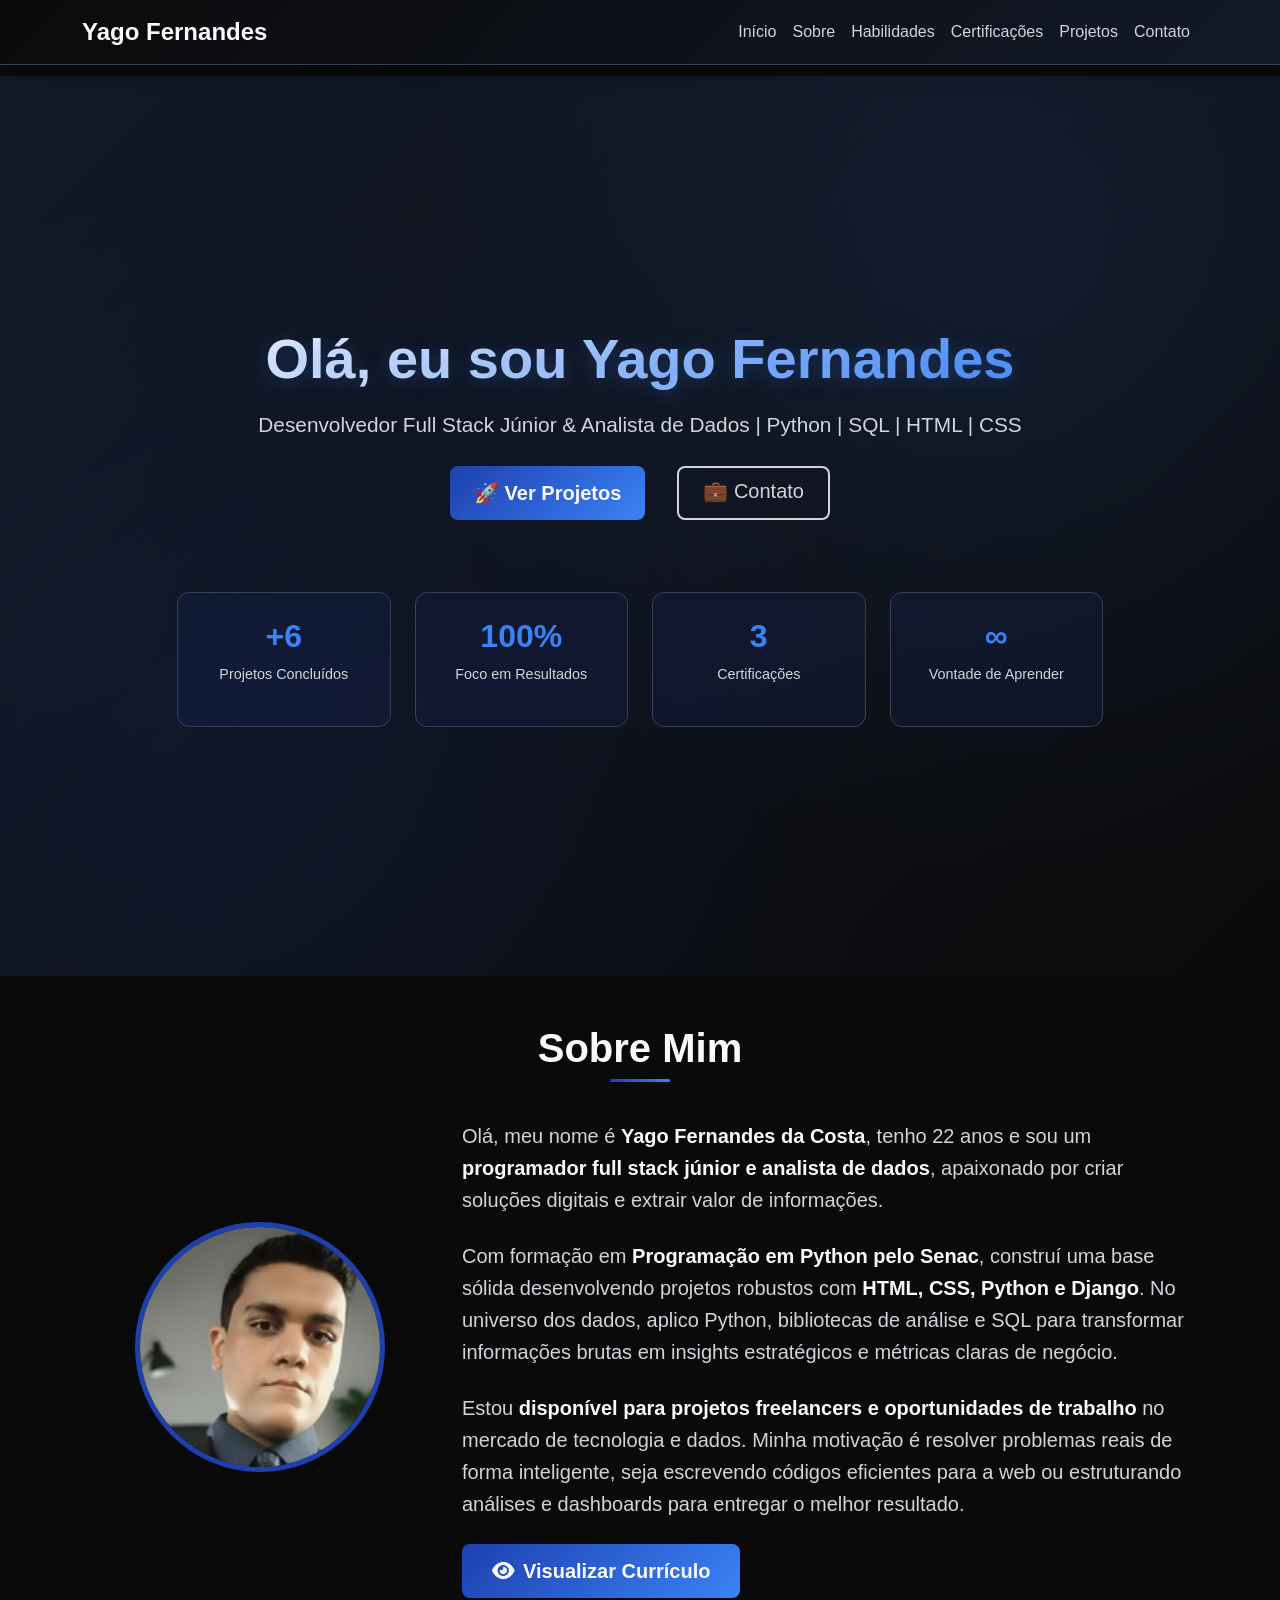
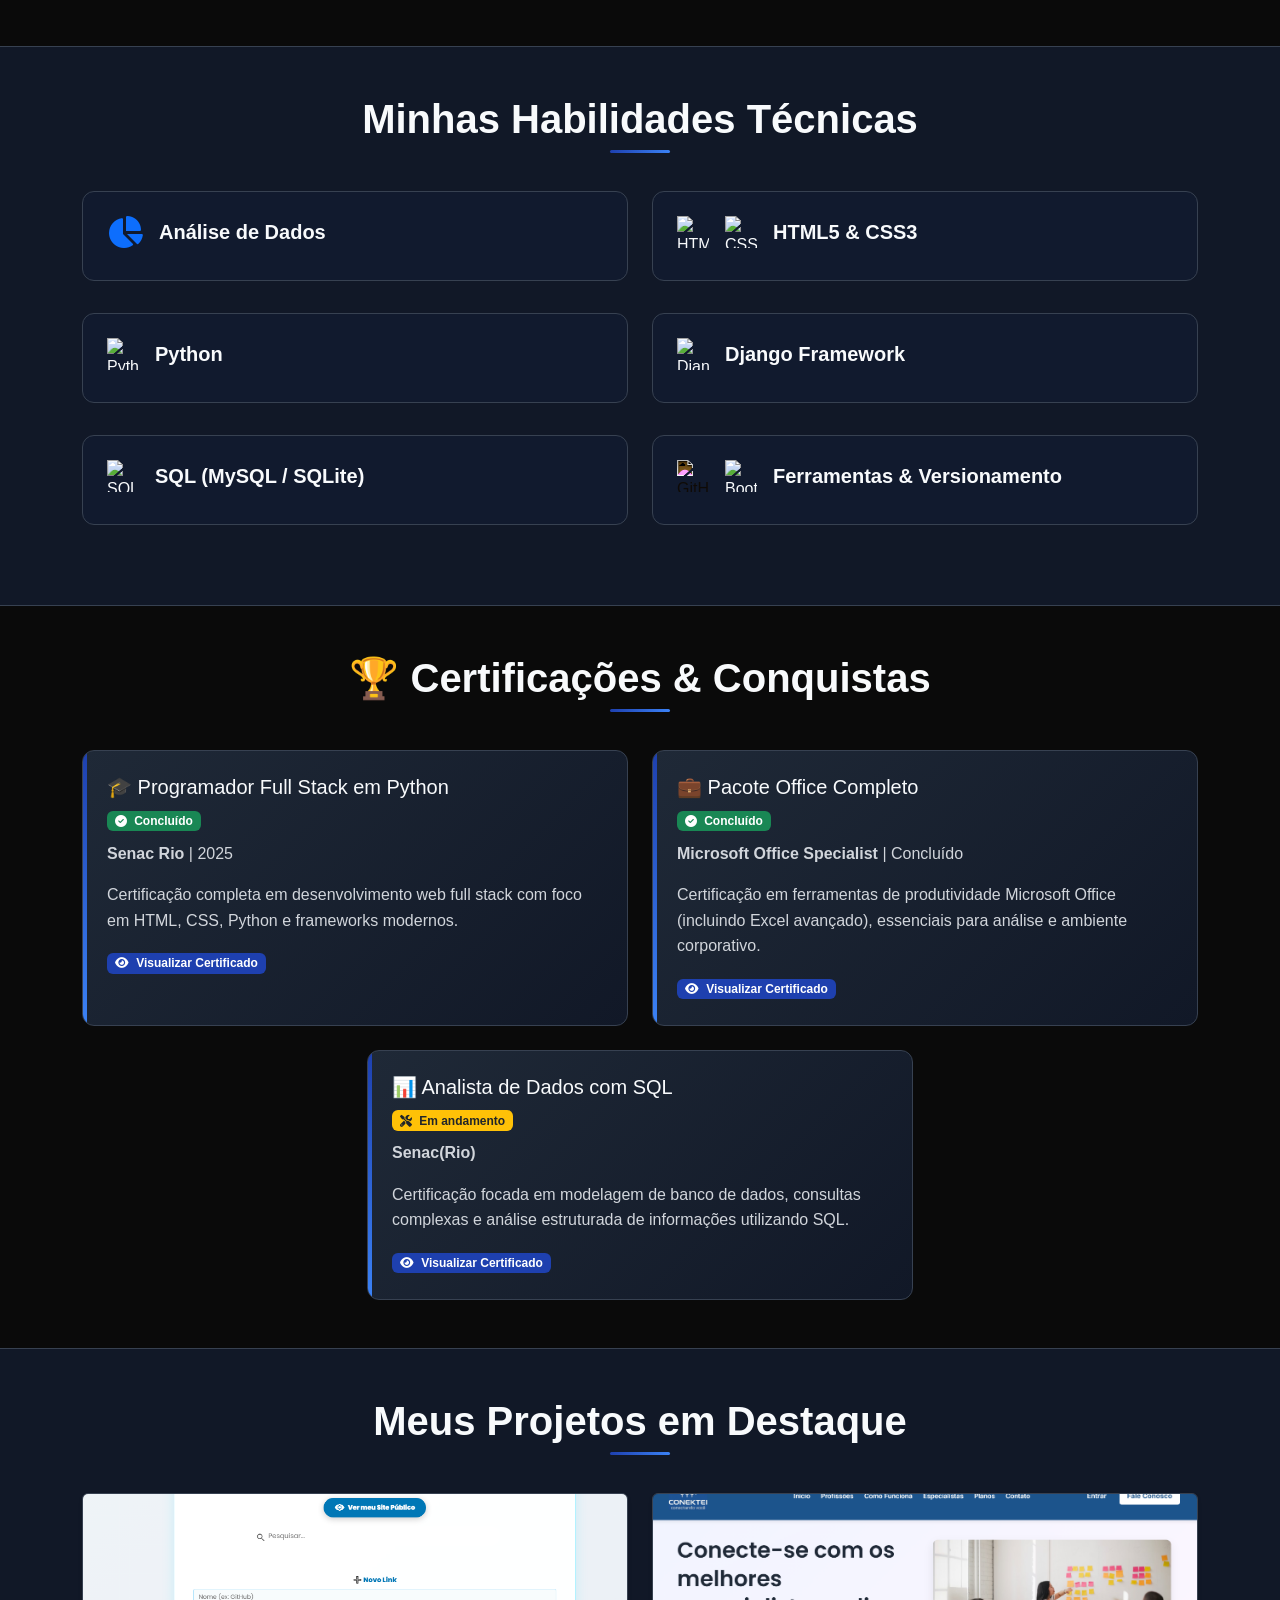
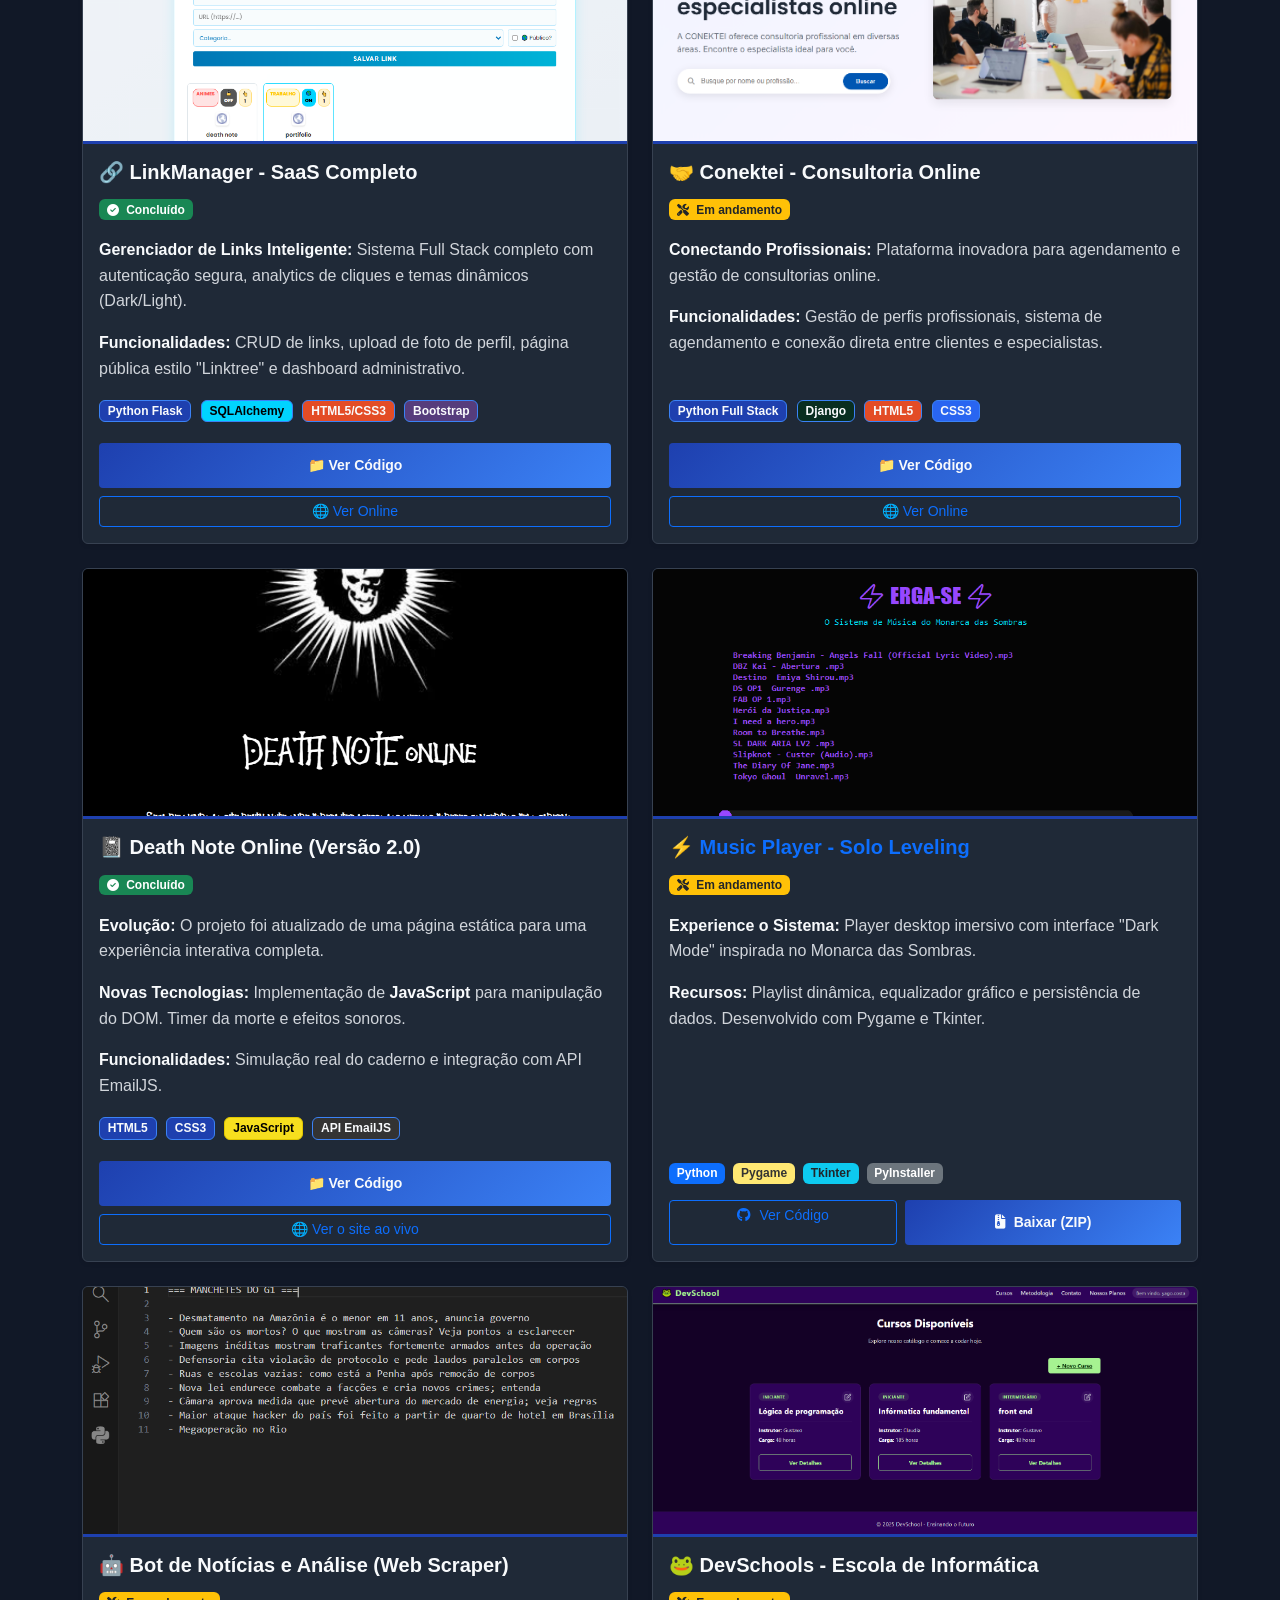
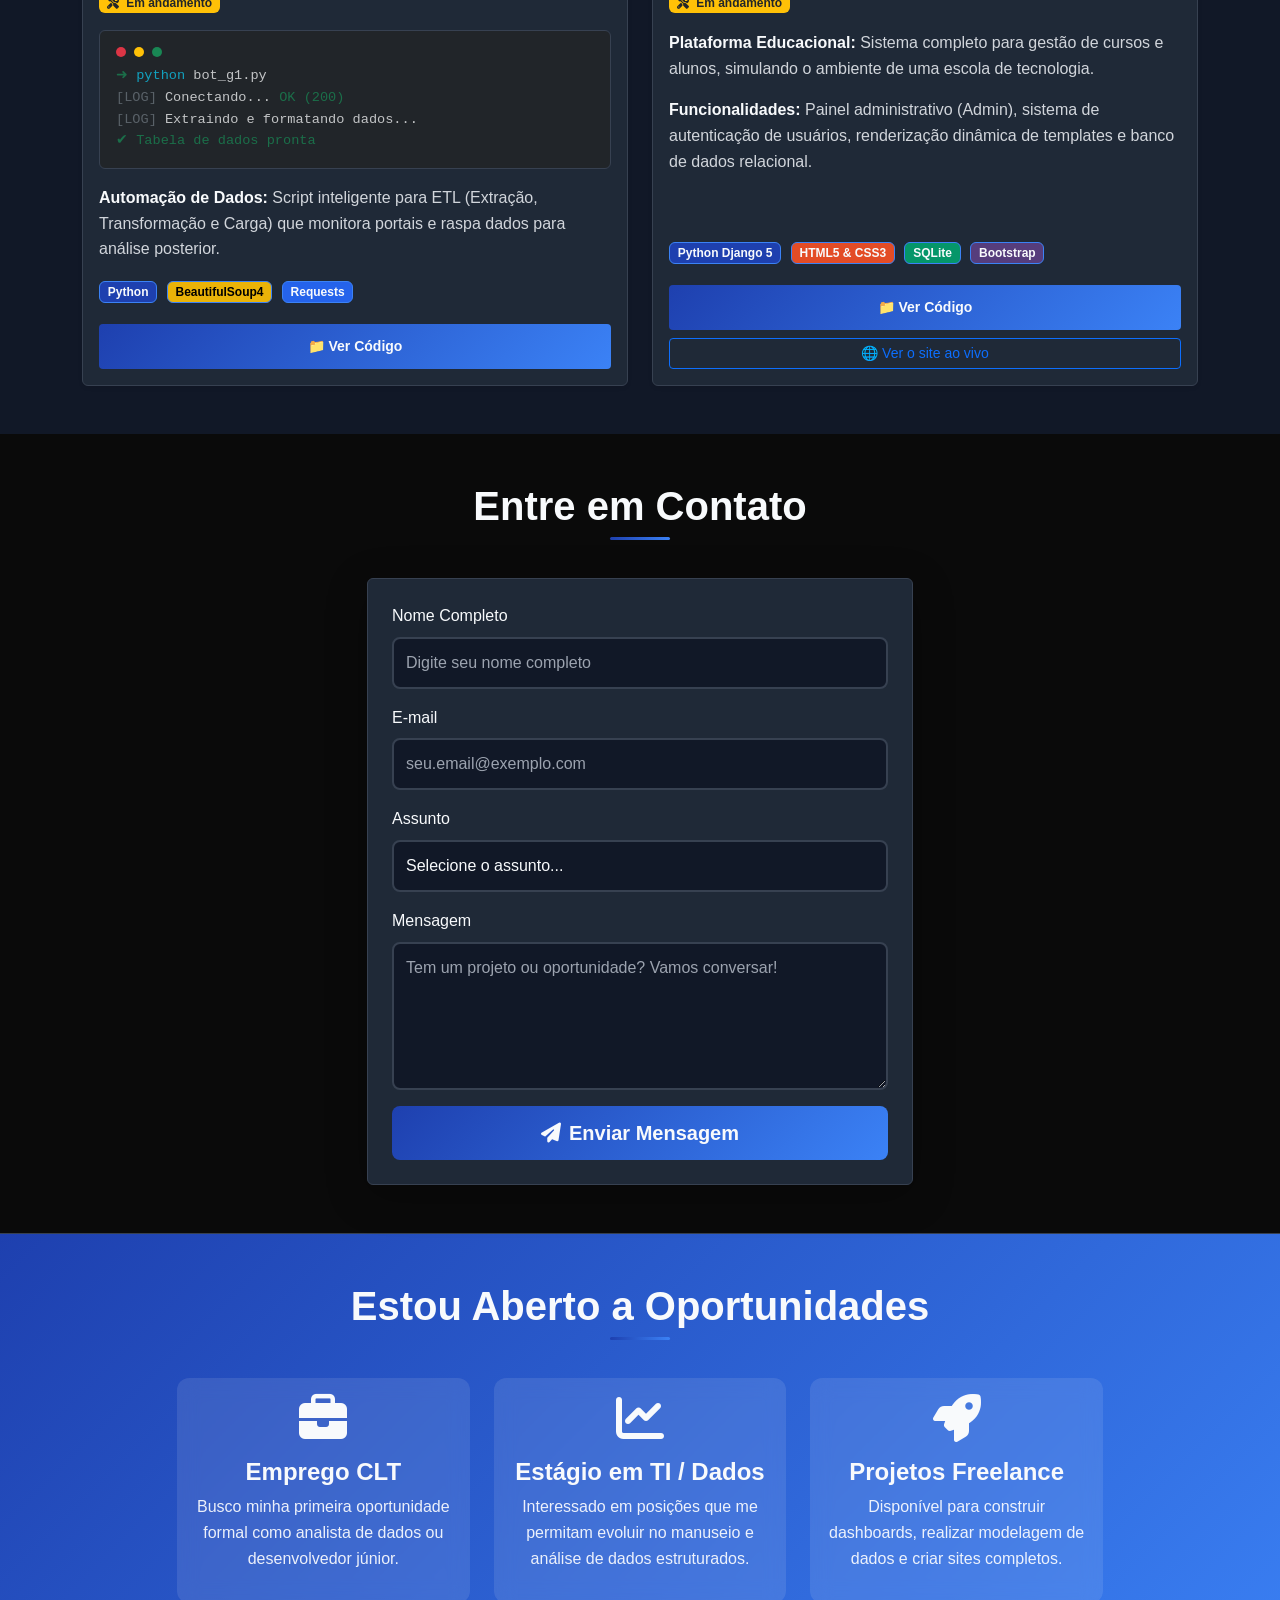
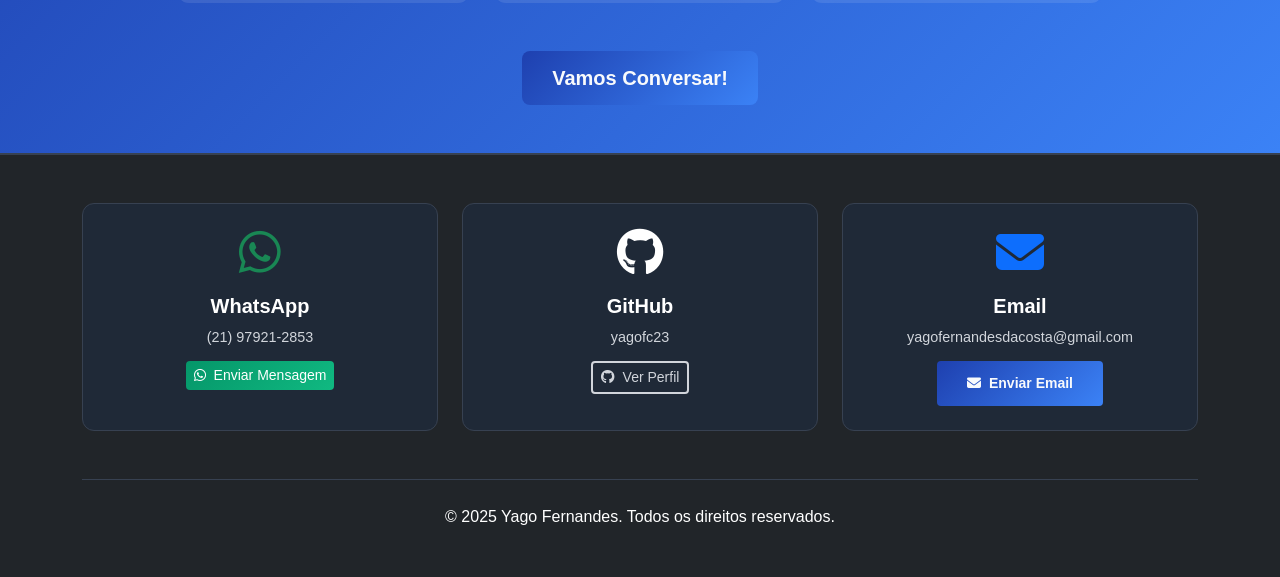
==== index.html @ 2514dbc8 "Update print statement from 'Hello' to 'Goodbye'" ====
<!DOCTYPE html>
<html lang="pt-br" xmlns:mso="urn:schemas-microsoft-com:office:office" xmlns:msdt="uuid:C2F41010-65B3-11d1-A29F-00AA00C14882">
<head>
    <meta charset="UTF-8">
    <meta name="viewport" content="width=device-width, initial-scale=1.0">
    
    <link class="portfolio-icon" rel="icon" href="data:image/svg+xml,<svg xmlns=%22http://www.w3.org/2000/svg%22 viewBox=%220 0 100 100%22><text y=%22.9em%22 font-size=%2290%22>👨‍💻</text></svg>">

    <title>Yago Fernandes | Desenvolvedor Full Stack & Analista de Dados</title>
    <meta name="description" content="Desenvolvedor Full Stack Júnior e Analista de Dados, especializado em Python, SQL, HTML e CSS. Soluções web, automação e transformação de dados em insights estratégicos.">
    <meta name="keywords" content="desenvolvedor full stack júnior, analista de dados, Python SQL, programador front-end, desenvolvedor web, Yago Fernandes, portfólio de dados, análise de dados">
    <meta name="author" content="Yago Fernandes">
    <meta name="robots" content="index, follow">
    <meta name="theme-color" content="#1e40af">
    
    <meta property="og:title" content="Yago Fernandes - Desenvolvedor Full Stack & Analista de Dados">
    <meta property="og:description" content="Portfólio de Desenvolvedor Full Stack e Analista de Dados especializado em Python, SQL, HTML e CSS">
    <meta property="og:type" content="website">
    <meta property="og:url" content="https://yagofc23.github.io">
    <meta property="og:image" content="https://yagofc23.github.io/image/fp%20vm.jpg">
    <meta property="og:image:width" content="1200">
    <meta property="og:image:height" content="630">
    
    <link href="https://cdn.jsdelivr.net/npm/bootstrap@5.3.0/dist/css/bootstrap.min.css" rel="stylesheet">
    <link rel="stylesheet" href="https://cdnjs.cloudflare.com/ajax/libs/font-awesome/6.4.0/css/all.min.css">
    <link rel="stylesheet" href="style.css">

</head>
<body>
    <nav class="navbar navbar-expand-lg navbar-dark fixed-top">
        <div class="container">
            <a class="navbar-brand fw-bold" href="#inicio">Yago Fernandes</a>
            <button class="navbar-toggler" type="button" data-bs-toggle="collapse" data-bs-target="#navbarNav" aria-controls="navbarNav" aria-expanded="false" aria-label="Toggle navigation">
                <span class="navbar-toggler-icon"></span>
            </button>
            <div class="collapse navbar-collapse" id="navbarNav">
                <ul class="navbar-nav ms-auto">
                    <li class="nav-item">
                        <a class="nav-link" href="#inicio">Início</a>
                    </li>
                    <li class="nav-item">
                        <a class="nav-link" href="#sobre">Sobre</a>
                    </li>
                    <li class="nav-item">
                        <a class="nav-link" href="#habilidades">Habilidades</a>
                    </li>
                    <li class="nav-item">
                        <a class="nav-link" href="#certificacoes">Certificações</a>
                    </li>
                    <li class="nav-item">
                        <a class="nav-link" href="#projetos">Projetos</a>
                    </li>
                    <li class="nav-item">
                        <a class="nav-link" href="#contato">Contato</a>
                    </li>
                </ul>
            </div>
        </div>
    </nav>

    <section id="inicio" class="hero-section">
        <div class="container text-center">
            <div class="row justify-content-center">
                <div class="col-lg-10 fade-in-up">
                    <h1 class="display-4 fw-bold mb-3">Olá, eu sou Yago Fernandes</h1>
                    <p class="lead mb-4">Desenvolvedor Full Stack Júnior & Analista de Dados | Python | SQL | HTML | CSS</p>
                    
                    <div class="d-grid gap-3 d-md-flex justify-content-center mt-4 mb-5">
                        <a href="#projetos" class="btn btn-primary btn-lg fw-bold px-4 me-md-3">🚀 Ver Projetos</a>
                        <a href="#contato" class="btn btn-outline-light btn-lg px-4">💼 Contato</a>
                    </div>
                    
                    <div class="row g-4 mt-4 justify-content-center">
                        <div class="col-6 col-md-3">
                            <div class="stat-item text-center">
                                <h4 class="stat-number">+6</h4>
                                <p class="stat-text">Projetos Concluídos</p>
                            </div>
                        </div>
                        <div class="col-6 col-md-3">
                            <div class="stat-item text-center">
                                <h4 class="stat-number">100%</h4>
                                <p class="stat-text">Foco em Resultados</p>
                            </div>
                        </div>
                        <div class="col-6 col-md-3">
                            <div class="stat-item text-center">
                                <h4 class="stat-number">3</h4>
                                <p class="stat-text">Certificações</p>
                            </div>
                        </div>
                        <div class="col-6 col-md-3">
                            <div class="stat-item text-center">
                                <h4 class="stat-number">∞</h4>
                                <p class="stat-text">Vontade de Aprender</p>
                            </div>
                        </div>
                    </div>
                </div>
            </div>
        </div>
    </section>

    <section id="sobre" class="py-5">
        <div class="container">
            <h2 class="section-title">Sobre Mim</h2>
            <div class="row align-items-center">
                <div class="col-md-4 text-center mb-4">
                    <img src="./image/fp%20vm.jpg" alt="Yago Fernandes - Desenvolvedor Full Stack e Analista de Dados" 
                         class="img-fluid rounded-circle shadow" loading="lazy">
                </div>
                <div class="col-md-8">
                    <p class="fs-5">Olá, meu nome é <strong>Yago Fernandes da Costa</strong>, tenho 22 anos e sou um <strong>programador full stack júnior e analista de dados</strong>, apaixonado por criar soluções digitais e extrair valor de informações.</p>
                    
                    <p class="fs-5">Com formação em <strong>Programação em Python pelo Senac</strong>, construí uma base sólida desenvolvendo projetos robustos com <strong>HTML, CSS, Python e Django</strong>. No universo dos dados, aplico Python, bibliotecas de análise e SQL para transformar informações brutas em insights estratégicos e métricas claras de negócio.</p>
                    
                    <p class="fs-5">Estou <strong>disponível para projetos freelancers e oportunidades de trabalho</strong> no mercado de tecnologia e dados. Minha motivação é resolver problemas reais de forma inteligente, seja escrevendo códigos eficientes para a web ou estruturando análises e dashboards para entregar o melhor resultado.</p>
                    
                    <div class="d-flex gap-2 mt-3">
                        <button type="button" class="btn btn-primary btn-lg d-none d-md-flex align-items-center" data-bs-toggle="modal" data-bs-target="#modalCurriculo">
                            <i class="fas fa-eye me-2"></i>Visualizar Currículo
                        </button>
                        <a href="./Currículo - Yago Fernandes.pdf" target="_blank" class="btn btn-primary btn-lg d-flex d-md-none align-items-center">
                            <i class="fas fa-external-link-alt me-2"></i>Abrir Currículo
                        </a>
                    </div>
                </div>
            </div>
        </div>
    </section>

    <section id="habilidades" class="py-5">
        <div class="container">
            <h2 class="section-title">Minhas Habilidades Técnicas</h2>
            <div class="row">
                <div class="col-md-6">
                    <div class="skill-item d-flex flex-column align-items-start">
                        <div class="skill-header d-flex align-items-center">
                            <i class="fas fa-chart-pie fa-2x text-primary me-3"></i>
                            <h5 class="mb-0">Análise de Dados</h5>
                        </div>
                        <p class="skill-desc mb-0 mt-2">Extração, limpeza e análise exploratória de dados. Geração de relatórios, dashboards e insights de negócios utilizando ferramentas como Excel Avançado, Power BI e bibliotecas Python (Pandas).</p>
                    </div>

                    <div class="skill-item d-flex flex-column align-items-start">
                        <div class="skill-header d-flex align-items-center">
                            <img src="https://cdn.jsdelivr.net/gh/devicons/devicon/icons/python/python-original.svg" alt="Python" class="skill-logo me-3">
                            <h5 class="mb-0">Python</h5>
                        </div>
                        <p class="skill-desc mb-0 mt-2">Desenvolvimento de lógica de programação estruturada e orientada a objetos, criação de scripts automatizados, manipulação de arquivos, web scraping e análise de dados.</p>
                    </div>
                    
                    <div class="skill-item d-flex flex-column align-items-start">
                        <div class="skill-header d-flex align-items-center">
                            <img src="https://cdn.jsdelivr.net/gh/devicons/devicon/icons/mysql/mysql-original.svg" alt="SQL" class="skill-logo me-3">
                            <h5 class="mb-0">SQL (MySQL / SQLite)</h5>
                        </div>
                        <p class="skill-desc mb-0 mt-2">Modelagem e estruturação de bancos de dados relacionais, criação de tabelas, relacionamentos, escrita de consultas analíticas e complexas, além de execução de operações CRUD.</p>
                    </div>
                </div>
                
                <div class="col-md-6">
                    <div class="skill-item d-flex flex-column align-items-start">
                        <div class="skill-header d-flex align-items-center">
                            <img src="https://cdn.jsdelivr.net/gh/devicons/devicon/icons/html5/html5-original.svg" alt="HTML5" class="skill-logo me-3">
                            <img src="https://cdn.jsdelivr.net/gh/devicons/devicon/icons/css3/css3-original.svg" alt="CSS3" class="skill-logo me-3">
                            <h5 class="mb-0">HTML5 & CSS3</h5>
                        </div>
                        <p class="skill-desc mb-0 mt-2">Estruturação semântica de páginas web e estilização moderna e responsiva avançada utilizando Flexbox, Grid e boas práticas de acessibilidade.</p>
                    </div>

                    <div class="skill-item d-flex flex-column align-items-start">
                        <div class="skill-header d-flex align-items-center">
                            <img src="https://cdn.jsdelivr.net/gh/devicons/devicon/icons/django/django-plain.svg" alt="Django" class="skill-logo me-3">
                            <h5 class="mb-0">Django Framework</h5>
                        </div>
                        <p class="skill-desc mb-0 mt-2">Construção de aplicações web dinâmicas e robustas com arquitetura MVT, manipulação do Django ORM, controle de rotas, autenticação segura e painel administrativo integrado.</p>
                    </div>
                    
                    <div class="skill-item d-flex flex-column align-items-start">
                        <div class="skill-header d-flex align-items-center">
                            <img src="https://cdn.jsdelivr.net/gh/devicons/devicon/icons/github/github-original.svg" alt="GitHub" class="skill-logo me-3" style="filter: invert(1) brightness(2);">
                            <img src="https://cdn.jsdelivr.net/gh/devicons/devicon/icons/bootstrap/bootstrap-original.svg" alt="Bootstrap" class="skill-logo me-3">
                            <h5 class="mb-0">Ferramentas & Versionamento</h5>
                        </div>
                        <p class="skill-desc mb-0 mt-2">Uso do Bootstrap para UI ágil, controle de versão avançado com Git/GitHub (branches, pull requests), e configuração profissional com VS Code e terminais.</p>
                    </div>
                </div>
            </div>
        </div>
    </section>

    <section id="certificacoes" class="py-5">
        <div class="container">
            <h2 class="section-title">🏆 Certificações & Conquistas</h2>
            <div class="row g-4">
                
                <div class="col-md-6">
                    <a href="#" data-bs-toggle="modal" data-bs-target="#modalCert1" class="certification-item p-4 h-100 d-block text-decoration-none">
                        <h5>🎓 Programador Full Stack em Python</h5>
                        <div class="mb-2 mt-2">
                            <span class="badge bg-success"><i class="fas fa-check-circle me-1"></i> Concluído</span>
                        </div>
                        <p><strong>Senac Rio</strong> | 2025</p>
                        <p>Certificação completa em desenvolvimento web full stack com foco em HTML, CSS, Python e frameworks modernos.</p>
                        <div class="mt-3">
                            <span class="badge" style="background: var(--primary-color);"><i class="fas fa-eye me-1"></i> Visualizar Certificado</span>
                        </div>
                    </a>
                </div>        
                
                <div class="col-md-6">
                    <a href="#" data-bs-toggle="modal" data-bs-target="#modalCert2" class="certification-item p-4 h-100 d-block text-decoration-none">
                        <h5>💼 Pacote Office Completo</h5>
                        <div class="mb-2 mt-2">
                            <span class="badge bg-success"><i class="fas fa-check-circle me-1"></i> Concluído</span>
                        </div>
                        <p><strong>Microsoft Office Specialist</strong> | Concluído</p>
                        <p>Certificação em ferramentas de produtividade Microsoft Office (incluindo Excel avançado), essenciais para análise e ambiente corporativo.</p>
                        <div class="mt-3">
                            <span class="badge" style="background: var(--primary-color);"><i class="fas fa-eye me-1"></i> Visualizar Certificado</span>
                        </div>
                    </a>
                </div>

                <div class="col-md-6 mx-auto">
                    <a href="#" data-bs-toggle="modal" data-bs-target="#modalCert3" class="certification-item p-4 h-100 d-block text-decoration-none">
                        <h5>📊 Analista de Dados com SQL</h5>
                        <div class="mb-2 mt-2">
                            <span class="badge bg-warning text-dark"><i class="fas fa-tools me-1"></i> Em andamento</span>
                        </div>
                        <p><strong>Senac(Rio)</strong></p>
                        <p>Certificação focada em modelagem de banco de dados, consultas complexas e análise estruturada de informações utilizando SQL.</p>
                        <div class="mt-3">
                            <span class="badge" style="background: var(--primary-color);"><i class="fas fa-eye me-1"></i> Visualizar Certificado</span>
                        </div>
                    </a>
                </div>

            </div>
        </div>
    </section>

    <div class="modal fade" id="modalCurriculo" tabindex="-1" aria-labelledby="modalCurriculoLabel" aria-hidden="true">
        <div class="modal-dialog modal-xl modal-dialog-centered">
            <div class="modal-content bg-dark text-white">
                <div class="modal-header border-secondary d-flex justify-content-between align-items-center">
                    <h5 class="modal-title" id="modalCurriculoLabel">Currículo - Yago Fernandes</h5>
                    <div>
                        <a href="./Currículo - Yago Fernandes.pdf" target="_blank" class="btn btn-sm btn-outline-light me-2">
                            <i class="fas fa-external-link-alt me-1"></i> Abrir em nova aba
                        </a>
                        <button type="button" class="btn-close btn-close-white" data-bs-dismiss="modal" aria-label="Fechar"></button>
                    </div>
                </div>
                <div class="modal-body p-0" style="height: 80vh;">
                    <iframe src="./Currículo - Yago Fernandes.pdf" width="100%" height="100%" style="border: none;"></iframe>
                </div>
            </div>
        </div>
    </div>

    <div class="modal fade" id="modalCert1" tabindex="-1" aria-labelledby="modalCert1Label" aria-hidden="true">
        <div class="modal-dialog modal-xl modal-dialog-centered">
            <div class="modal-content bg-dark text-white">
                <div class="modal-header border-secondary d-flex justify-content-between align-items-center">
                    <h5 class="modal-title" id="modalCert1Label">Programador Full Stack em Python</h5>
                    <div>
                        <a href="./certificado python Full stack .pdf" target="_blank" class="btn btn-sm btn-outline-light me-2">
                            <i class="fas fa-external-link-alt me-1"></i> Abrir
                        </a>
                        <button type="button" class="btn-close btn-close-white" data-bs-dismiss="modal" aria-label="Fechar"></button>
                    </div>
                </div>
                <div class="modal-body p-0" style="height: 80vh;">
                    <iframe src="./certificado python Full stack .pdf" width="100%" height="100%" style="border: none;"></iframe>
                </div>
            </div>
        </div>
    </div>

    <div class="modal fade" id="modalCert2" tabindex="-1" aria-labelledby="modalCert2Label" aria-hidden="true">
        <div class="modal-dialog modal-xl modal-dialog-centered">
            <div class="modal-content bg-dark text-white">
                <div class="modal-header border-secondary d-flex justify-content-between align-items-center">
                    <h5 class="modal-title" id="modalCert2Label">Pacote Office Completo</h5>
                    <div>
                        <a href="./certificado do pacote office .pdf" target="_blank" class="btn btn-sm btn-outline-light me-2">
                            <i class="fas fa-external-link-alt me-1"></i> Abrir
                        </a>
                        <button type="button" class="btn-close btn-close-white" data-bs-dismiss="modal" aria-label="Fechar"></button>
                    </div>
                </div>
                <div class="modal-body p-0" style="height: 80vh;">
                    <iframe src="./certificado do pacote office .pdf" width="100%" height="100%" style="border: none;"></iframe>
                </div>
            </div>
        </div>
    </div>

    <div class="modal fade" id="modalCert3" tabindex="-1" aria-labelledby="modalCert3Label" aria-hidden="true">
        <div class="modal-dialog modal-xl modal-dialog-centered">
            <div class="modal-content bg-dark text-white">
                <div class="modal-header border-secondary d-flex justify-content-between align-items-center">
                    <h5 class="modal-title" id="modalCert3Label">Analista de Dados com SQL</h5>
                    <div>
                        <a href="./certificado-analista-de-dados-sql.pdf" target="_blank" class="btn btn-sm btn-outline-light me-2">
                            <i class="fas fa-external-link-alt me-1"></i> Abrir
                        </a>
                        <button type="button" class="btn-close btn-close-white" data-bs-dismiss="modal" aria-label="Fechar"></button>
                    </div>
                </div>
                <div class="modal-body p-0" style="height: 80vh;">
                    <iframe src="./certificado-analista-de-dados-sql.pdf" width="100%" height="100%" style="border: none;"></iframe>
                </div>
            </div>
        </div>
    </div>

    <section id="projetos" class="py-5">
        <div class="container">
            <h2 class="section-title">Meus Projetos em Destaque</h2>
            <div class="row g-4">
                
                <div class="col-md-6">
                    <div class="card h-100 shadow-sm">
                        <img src="./image/linkmanager-thumb.png" alt="LinkManager Dashboard" class="card-img-top" loading="lazy" style="height: 250px; object-fit: cover;">
                        <div class="card-body d-flex flex-column">
                            <h5 class="card-title mb-1">🔗 LinkManager - SaaS Completo</h5>
                            <div class="mb-3 mt-2">
                                <span class="badge bg-success"><i class="fas fa-check-circle me-1"></i> Concluído</span>
                            </div>
                            <div class="card-text flex-grow-1">
                                <p><strong>Gerenciador de Links Inteligente:</strong> Sistema Full Stack completo com autenticação segura, analytics de cliques e temas dinâmicos (Dark/Light).</p>
                                <p><strong>Funcionalidades:</strong> CRUD de links, upload de foto de perfil, página pública estilo "Linktree" e dashboard administrativo.</p>
                            </div>
                            <div class="tech-tags mb-3">
                                <span class="badge" style="background: var(--primary-color);">Python Flask</span>
                                <span class="badge" style="background: #00d4ff; color: #000;">SQLAlchemy</span>
                                <span class="badge" style="background: #e34c26;">HTML5/CSS3</span>
                                <span class="badge" style="background: #563d7c;">Bootstrap</span>
                            </div>
                            <div class="mt-auto d-grid gap-2">
                                <a href="https://github.com/yagofc23/gerenciador-de-link" target="_blank" class="btn btn-primary btn-sm">📁 Ver Código</a>
                                <a href="https://linkmanager-yago.onrender.com" target="_blank" class="btn btn-outline-primary btn-sm">🌐 Ver Online</a>
                            </div>
                        </div>
                    </div>
                </div>

                <div class="col-md-6">
                    <div class="card h-100 shadow-sm">
                        <img src="./image/conektei-thumb.png" alt="Conektei Plataforma" class="card-img-top" loading="lazy" style="height: 250px; object-fit: cover;">
                        <div class="card-body d-flex flex-column">
                            <h5 class="card-title mb-1">🤝 Conektei - Consultoria Online</h5>
                            <div class="mb-3 mt-2">
                                <span class="badge bg-warning text-dark"><i class="fas fa-tools me-1"></i> Em andamento</span>
                            </div>
                            <div class="card-text flex-grow-1">
                                <p><strong>Conectando Profissionais:</strong> Plataforma inovadora para agendamento e gestão de consultorias online.</p>
                                <p><strong>Funcionalidades:</strong> Gestão de perfis profissionais, sistema de agendamento e conexão direta entre clientes e especialistas.</p>
                            </div>
                            <div class="tech-tags mb-3">
                                <span class="badge" style="background: var(--primary-color);">Python Full Stack</span>
                                <span class="badge" style="background: #092e20;">Django</span>
                                <span class="badge" style="background: #e34c26;">HTML5</span>
                                <span class="badge" style="background: #2965f1;">CSS3</span>
                            </div>
                            <div class="mt-auto d-grid gap-2">
                                <a href="https://github.com/felipevitorino294-png/conektei" target="_blank" class="btn btn-primary btn-sm">📁 Ver Código</a>
                                <a href="https://conektei-plataforma.onrender.com/" target="_blank" class="btn btn-outline-primary btn-sm">🌐 Ver Online</a>
                            </div>
                        </div>
                    </div>
                </div>
                
                <div class="col-md-6">
                    <div class="card h-100 shadow-sm"> 
                        <img src="./image/death%20note.png" alt="Death Note Online - Landing Page Interativa" 
                             class="card-img-top" loading="lazy" style="height: 250px; object-fit: cover;">
                        <div class="card-body d-flex flex-column">
                            <h5 class="card-title mb-1">📓 Death Note Online (Versão 2.0)</h5>
                            <div class="mb-3 mt-2">
                                <span class="badge bg-success"><i class="fas fa-check-circle me-1"></i> Concluído</span>
                            </div>
                            <div class="card-text flex-grow-1">
                                <p><strong>Evolução:</strong> O projeto foi atualizado de uma página estática para uma experiência interativa completa.</p>
                                <p><strong>Novas Tecnologias:</strong> Implementação de <strong>JavaScript</strong> para manipulação do DOM. Timer da morte e efeitos sonoros.</p>
                                <p><strong>Funcionalidades:</strong> Simulação real do caderno e integração com API EmailJS.</p>
                            </div>
                            <div class="tech-tags mb-3">
                                <span class="badge" style="background: var(--primary-color);">HTML5</span>
                                <span class="badge" style="background: var(--primary-color);">CSS3</span>
                                <span class="badge" style="background: #F7DF1E; color: #000; border: 1px solid #e0c600;">JavaScript</span>
                                <span class="badge" style="background: #333;">API EmailJS</span>
                            </div>
                            <div class="mt-auto d-grid gap-2">
                                <a href="https://github.com/yagofc23/Death-Note-online.git" target="_blank" class="btn btn-primary btn-sm">📁 Ver Código</a>
                                <a href="https://yagofc23.github.io/Death-Note-online/" target="_blank" class="btn btn-outline-primary btn-sm">🌐 Ver o site ao vivo</a>
                            </div>
                        </div>
                    </div>
                </div>
                
                <div class="col-md-6">
                    <div class="card h-100 shadow-sm">
                        <img src="./image/music_player.png" class="card-img-top" alt="Interface do Music Player Solo Leveling" 
                             style="height: 250px; object-fit: cover; object-position: top;">
                        
                        <div class="card-body d-flex flex-column">
                            <h5 class="card-title fw-bold text-primary mb-1">⚡ Music Player - Solo Leveling</h5>
                            <div class="mb-3 mt-2">
                                <span class="badge bg-warning text-dark"><i class="fas fa-tools me-1"></i> Em andamento</span>
                            </div>
                            
                            <div class="card-text flex-grow-1">
                                <p><strong>Experience o Sistema:</strong> Player desktop imersivo com interface "Dark Mode" inspirada no Monarca das Sombras.</p>
                                <p><strong>Recursos:</strong> Playlist dinâmica, equalizador gráfico e persistência de dados. Desenvolvido com Pygame e Tkinter.</p>
                            </div>
                            
                            <div class="tech-stack mb-3">
                                <div class="d-flex flex-wrap gap-2">
                                    <span class="badge bg-primary">Python</span>
                                    <span class="badge" style="background-color: #ffe873; color: #333;">Pygame</span>
                                    <span class="badge bg-info text-dark">Tkinter</span>
                                    <span class="badge bg-secondary">PyInstaller</span>
                                </div>
                            </div>

                            <div class="mt-auto d-grid gap-2 d-md-flex">
                                <a href="https://github.com/yagofc23/music-player" target="_blank" class="btn btn-outline-primary btn-sm flex-grow-1">
                                    <i class="fab fa-github me-2"></i>Ver Código
                                </a>
                                
                                <a href="Player_Solo_Leveling.zip" class="btn btn-primary btn-sm flex-grow-1" download>
                                    <i class="fas fa-file-archive me-2"></i>Baixar (ZIP)
                                </a>
                            </div>
                        </div>
                    </div>
                </div>

                <div class="col-md-6">
                    <div class="card h-100 shadow-sm">
                        <img src="image/projeto%202.png" alt="Web Scraper Python" 
                             class="card-img-top" loading="lazy" style="height: 250px; object-fit: cover;">
                        <div class="card-body d-flex flex-column">
                            <h5 class="card-title mb-1">🤖 Bot de Notícias e Análise (Web Scraper)</h5>
                            <div class="mb-3 mt-2">
                                <span class="badge bg-warning text-dark"><i class="fas fa-tools me-1"></i> Em andamento</span>
                            </div>
                            
                            <div class="bg-dark rounded p-3 mb-3 border border-secondary" style="font-family: 'Courier New', monospace; font-size: 0.85rem;">
                                <div class="d-flex gap-2 mb-2">
                                    <div class="rounded-circle bg-danger" style="width: 10px; height: 10px;"></div>
                                    <div class="rounded-circle bg-warning" style="width: 10px; height: 10px;"></div>
                                    <div class="rounded-circle bg-success" style="width: 10px; height: 10px;"></div>
                                </div>
                                <div class="text-light opacity-75">
                                    <span class="text-success">➜</span> <span class="text-info">python</span> bot_g1.py<br>
                                    <span class="text-secondary">[LOG]</span> Conectando... <span class="text-success">OK (200)</span><br>
                                    <span class="text-secondary">[LOG]</span> Extraindo e formatando dados...<br>
                                    <span class="text-success">✔ Tabela de dados pronta</span>
                                </div>
                            </div>

                            <div class="card-text flex-grow-1">
                                <p><strong>Automação de Dados:</strong> Script inteligente para ETL (Extração, Transformação e Carga) que monitora portais e raspa dados para análise posterior.</p>
                            </div>
                            
                            <div class="tech-tags mb-3">
                                <span class="badge" style="background: var(--primary-color);">Python</span>
                                <span class="badge" style="background: #eab308; color: #000;">BeautifulSoup4</span>
                                <span class="badge" style="background: #2563eb;">Requests</span>
                            </div>
                            
                            <div class="mt-auto d-grid gap-2">
                                <a href="https://github.com/yagofc23/automacao-python-g1" target="_blank" class="btn btn-primary btn-sm">📁 Ver Código</a>
                            </div>
                        </div>
                    </div>
                </div>

                <div class="col-md-6">
                    <div class="card h-100 shadow-sm">
                        <img src="image/devSchool.png" alt="DevSchools - Plataforma de Ensino" 
                             class="card-img-top" loading="lazy" style="height: 250px; object-fit: cover; object-position: top;">
                        <div class="card-body d-flex flex-column">
                            <h5 class="card-title mb-1">🐸 DevSchools - Escola de Informática</h5>
                            <div class="mb-3 mt-2">
                                <span class="badge bg-warning text-dark"><i class="fas fa-tools me-1"></i> Em andamento</span>
                            </div>
                            <div class="card-text flex-grow-1">
                                <p><strong>Plataforma Educacional:</strong> Sistema completo para gestão de cursos e alunos, simulando o ambiente de uma escola de tecnologia.</p>
                                <p><strong>Funcionalidades:</strong> Painel administrativo (Admin), sistema de autenticação de usuários, renderização dinâmica de templates e banco de dados relacional.</p>
                            </div>
                            <div class="tech-tags mb-3">
                                <span class="badge" style="background: var(--primary-color);">Python Django 5</span>
                                <span class="badge" style="background: #e34c26;">HTML5 & CSS3</span>
                                <span class="badge" style="background: #059669;">SQLite</span>
                                <span class="badge" style="background: #563d7c;">Bootstrap</span>
                            </div>
                            <div class="mt-auto d-grid gap-2">
                                <a href="https://github.com/yagofc23/devSchools" target="_blank" class="btn btn-primary btn-sm">📁 Ver Código</a>
                                <a href="https://yagofc2305.pythonanywhere.com/" target="_blank" class="btn btn-outline-primary btn-sm">🌐 Ver o site ao vivo</a>
                            </div>
                        </div>
                    </div>
                </div>

            </div>
        </div>
    </section>

    <section id="contato" class="py-5">
        <div class="container">
            <h2 class="section-title">Entre em Contato</h2>
            <div class="row justify-content-center">
                <div class="col-md-8 col-lg-6">
                    <form action="https://formspree.io/f/manlwnlq" method="POST" class="card p-4">
                        <div class="mb-3">
                            <label for="nome" class="form-label">Nome Completo</label>
                            <input type="text" class="form-control" id="nome" name="nome" required 
                                   placeholder="Digite seu nome completo">
                        </div>
                        <div class="mb-3">
                            <label for="email" class="form-label">E-mail</label>
                            <input type="email" class="form-control" id="email" name="email" required 
                                   placeholder="seu.email@exemplo.com">
                        </div>
                        <div class="mb-3">
                            <label for="assunto" class="form-label">Assunto</label>
                            <select class="form-select" id="assunto" name="assunto">
                                <option value="">Selecione o assunto...</option>
                                <option value="oportunidade_dados">Oportunidade (Dados)</option>
                                <option value="oportunidade_dev">Oportunidade (Dev Full Stack)</option>
                                <option value="freelance">Projeto Freelance</option>
                                <option value="colaboracao">Colaboração</option>
                                <option value="outro">Outro</option>
                            </select>
                        </div>
                        <div class="mb-3">
                            <label for="mensagem" class="form-label">Mensagem</label>
                            <textarea class="form-control" id="mensagem" name="mensagem" rows="5" required 
                                      placeholder="Tem um projeto ou oportunidade? Vamos conversar!"></textarea>
                        </div>
                        <button type="submit" class="btn btn-primary btn-lg w-100">
                            <i class="fas fa-paper-plane me-2"></i>Enviar Mensagem
                        </button>
                    </form>
                </div>
            </div>
        </div>
    </section>

    <section id="oportunidades" class="py-5">
        <div class="container">
            <h2 class="section-title text-center">Estou Aberto a Oportunidades</h2>
            <div class="row justify-content-center">
                <div class="col-md-10">
                    <div class="row text-center">
                        <div class="col-md-4 mb-4">
                            <div class="opportunity-item p-3">
                                <i class="fas fa-briefcase fa-3x mb-3"></i>
                                <h4>Emprego CLT</h4>
                                <p>Busco minha primeira oportunidade formal como analista de dados ou desenvolvedor júnior.</p>
                            </div>
                        </div>
                        <div class="col-md-4 mb-4">
                            <div class="opportunity-item p-3">
                                <i class="fas fa-chart-line fa-3x mb-3"></i>
                                <h4>Estágio em TI / Dados</h4>
                                <p>Interessado em posições que me permitam evoluir no manuseio e análise de dados estruturados.</p>
                            </div>
                        </div>
                        <div class="col-md-4 mb-4">
                            <div class="opportunity-item p-3">
                                <i class="fas fa-rocket fa-3x mb-3"></i>
                                <h4>Projetos Freelance</h4>
                                <p>Disponível para construir dashboards, realizar modelagem de dados e criar sites completos.</p>
                            </div>
                        </div>
                    </div>
                    <div class="text-center mt-4">
                        <a href="#contato" class="btn btn-primary btn-lg">Vamos Conversar!</a>
                    </div>
                </div>
            </div>
        </div>
    </section>

    <footer class="bg-dark text-white py-5">
        <div class="container">
            <div class="row">
                <div class="col-md-4 mb-4">
                    <div class="contact-column text-center">
                        <div class="contact-icon mb-3">
                            <i class="fab fa-whatsapp fa-3x text-success"></i>
                        </div>
                        <h5 class="fw-bold">WhatsApp</h5>
                        <div class="contact-info">
                            <p class="mb-1">(21) 97921-2853</p>
                            <a href="https://wa.me/5521979212853" target="_blank" class="btn btn-success btn-sm mt-2">
                                <i class="fab fa-whatsapp me-2"></i>Enviar Mensagem
                            </a>
                        </div>
                    </div>
                </div>
                
                <div class="col-md-4 mb-4">
                    <div class="contact-column text-center">
                        <div class="contact-icon mb-3">
                            <i class="fab fa-github fa-3x"></i>
                        </div>
                        <h5 class="fw-bold">GitHub</h5>
                        <div class="contact-info">
                            <p class="mb-1">yagofc23</p>
                            <a href="https://github.com/yagofc23" target="_blank" class="btn btn-outline-light btn-sm mt-2">
                                <i class="fab fa-github me-2"></i>Ver Perfil
                            </a>
                        </div>
                    </div>
                </div>
                
                <div class="col-md-4 mb-4">
                    <div class="contact-column text-center">
                        <div class="contact-icon mb-3">
                            <i class="fas fa-envelope fa-3x text-primary"></i>
                        </div>
                        <h5 class="fw-bold">Email</h5>
                        <div class="contact-info">
                            <p class="mb-1">yagofernandesdacosta@gmail.com</p>
                            <a href="mailto:yagofernandesdacosta@gmail.com" class="btn btn-primary btn-sm mt-2">
                                <i class="fas fa-envelope me-2"></i>Enviar Email
                            </a>
                        </div>
                    </div>
                </div>
            </div>
            
            <div class="text-center mt-4 pt-4 border-top border-secondary">
                <p class="mb-0">&copy; 2025 Yago Fernandes. Todos os direitos reservados.</p>
            </div>
        </div>
    </footer>

    <script src="https://cdn.jsdelivr.net/npm/bootstrap@5.3.0/dist/js/bootstrap.bundle.min.js"></script>
    <script>
        document.querySelectorAll('a[href^="#"]').forEach(anchor => {
            anchor.addEventListener('click', function (e) {
                e.preventDefault();
                const target = document.querySelector(this.getAttribute('href'));
                if (target) {
                    target.scrollIntoView({
                        behavior: 'smooth',
                        block: 'start'
                    });
                }
            });
        });

        window.addEventListener('scroll', function() {
            const sections = document.querySelectorAll('section');
            const navLinks = document.querySelectorAll('.navbar-nav .nav-link');
        });
    </script>
</body>
</html>
---- style.css ----
:root {
    --background-darker: #0a0a0a;
    --background-dark: #111827;
    --background-medium: #1f2937;
    --background-light: #374151;
    --text-white: #f8fafc;
    --text-gray: #d1d5db;
    --text-muted: #9ca3af;
    --primary-color: #1e40af;
    --primary-hover: #1e3a8a;
    --accent-color: #3b82f6;
    --space-xl: 3rem;
    --space-lg: 2rem;
    --space-md: 1.5rem;
    --space-sm: 1rem;
    --border-width: 1px;
    --border-radius-lg: 12px;
}

/* Reset e configurações gerais */
* {
    margin: 0;
    padding: 0;
    box-sizing: border-box;
}

body {
    font-family: 'Segoe UI', Tahoma, Geneva, Verdana, sans-serif;
    line-height: 1.6;
    background-color: var(--background-darker);
    color: var(--text-white);
    padding-top: 76px;
}

/* Navbar */
.navbar {
    background: linear-gradient(135deg, var(--background-darker), var(--background-dark)) !important;
    box-shadow: 0 4px 20px rgba(0,0,0,0.3);
    border-bottom: 1px solid var(--background-light);
}

.navbar-brand {
    font-size: 1.5rem !important;
    color: var(--text-white) !important;
}

.nav-link {
    font-weight: 500;
    color: var(--text-gray) !important;
    transition: all 0.3s ease;
}

.nav-link:hover,
.nav-link.active {
    color: var(--accent-color) !important;
    transform: translateY(-1px);
}

/* Hero Section */
.hero-section {
    background: linear-gradient(135deg, var(--background-dark), var(--background-darker));
    color: var(--text-white);
    padding: 120px 0;
    min-height: 100vh;
    display: flex;
    align-items: center;
    position: relative;
    overflow: hidden;
}

.hero-section::before {
    content: '';
    position: absolute;
    top: 0;
    left: 0;
    right: 0;
    bottom: 0;
    background: 
        radial-gradient(circle at 20% 80%, rgba(30, 64, 175, 0.1) 0%, transparent 50%),
        radial-gradient(circle at 80% 20%, rgba(59, 130, 246, 0.1) 0%, transparent 50%);
    z-index: 1;
}

.hero-section .container {
    position: relative;
    z-index: 2;
}

.hero-section .display-4 {
    font-weight: 700;
    margin-bottom: 1rem;
    background: linear-gradient(135deg, var(--text-white), var(--accent-color));
    -webkit-background-clip: text;
    -webkit-text-fill-color: transparent;
    text-shadow: 0 4px 20px rgba(59, 130, 246, 0.3);
}

.hero-section .lead {
    font-size: 1.3rem;
    color: var(--text-gray);
    margin-bottom: 2rem;
}

.stat-item {
    padding: 1.5rem;
    background: rgba(30, 64, 175, 0.1);
    border-radius: var(--border-radius-lg);
    border: 1px solid var(--background-light);
    transition: all 0.3s ease;
}

.stat-item:hover {
    transform: translateY(-5px);
    border-color: var(--accent-color);
    box-shadow: 0 10px 30px rgba(0,0,0,0.3);
}

.stat-number {
    font-size: 2rem;
    font-weight: bold;
    color: var(--accent-color);
    margin-bottom: 0.5rem;
}

.stat-text {
    font-size: 0.9rem;
    color: var(--text-gray);
}

/* Seções gerais */
section {
    padding: 80px 0;
    background-color: var(--background-dark);
}

.section-title {
    font-size: 2.5rem;
    font-weight: 700;
    text-align: center;
    margin-bottom: 3rem;
    color: var(--text-white);
    position: relative;
}

.section-title::after {
    content: '';
    position: absolute;
    bottom: -10px;
    left: 50%;
    transform: translateX(-50%);
    width: 60px;
    height: 3px;
    background: linear-gradient(90deg, var(--primary-color), var(--accent-color));
    border-radius: 2px;
}

/* Sobre */
#sobre {
    background: var(--background-darker);
}

#sobre img {
    width: 250px;
    height: 250px;
    object-fit: cover;
    border: 5px solid var(--primary-color);
    box-shadow: 0 10px 30px rgba(0,0,0,0.3);
}

#sobre .fs-5 {
    color: var(--text-gray);
    margin-bottom: 1.5rem;
}

#sobre strong {
    color: var(--text-white);
}

/* Habilidades */
#habilidades {
    background: var(--background-dark);
    border-top: 1px solid var(--background-light);
    border-bottom: 1px solid var(--background-light);
}

.skill-item {
    margin-bottom: 2rem;
    padding: 1.5rem;
    background: rgba(30, 64, 175, 0.05);
    border-radius: var(--border-radius-lg);
    border: 1px solid var(--background-light);
    transition: all 0.3s ease;
}

.skill-item:hover {
    transform: translateY(-3px);
    border-color: var(--accent-color);
    box-shadow: 0 8px 25px rgba(0,0,0,0.2);
    background: rgba(30, 64, 175, 0.1);
}

.skill-logo {
    width: 32px;
    height: 32px;
    /* filter: brightness(0) invert(1); <- Removido para manter as cores originais */
    transition: transform 0.3s ease;
}

.skill-item:hover .skill-logo {
    transform: scale(1.1);
}

.skill-header h5 {
    font-weight: 600;
    color: var(--text-white);
}

/* Descrição oculta que expande suavemente no hover */
.skill-desc {
    font-size: 0.9rem;
    color: var(--text-gray);
    max-height: 0;
    opacity: 0;
    overflow: hidden;
    transition: max-height 0.4s ease, opacity 0.4s ease, margin-top 0.4s ease;
}

.skill-item:hover .skill-desc {
    max-height: 120px;
    opacity: 1;
    margin-top: 0.75rem;
}

/* Certificações */
#certificacoes {
    background: var(--background-darker);
}

.certification-item {
    background: linear-gradient(135deg, var(--background-medium), var(--background-dark));
    border-radius: var(--border-radius-lg);
    border: 1px solid var(--background-light);
    transition: all 0.3s ease;
    position: relative;
    overflow: hidden;
}

.certification-item::before {
    content: '';
    position: absolute;
    top: 0;
    left: 0;
    width: 4px;
    height: 100%;
    background: linear-gradient(180deg, var(--primary-color), var(--accent-color));
}

.certification-item:hover {
    transform: translateY(-5px);
    box-shadow: 0 15px 35px rgba(0,0,0,0.3);
    border-color: var(--accent-color);
}

.certification-item h5 {
    color: var(--text-white);
}

.certification-item p {
    color: var(--text-gray);
}

/* Projetos */
#projetos {
    background: var(--background-dark);
    border-top: 1px solid var(--background-light);
}

.card {
    border: 1px solid var(--background-light);
    background: var(--background-medium);
    box-shadow: 0 5px 20px rgba(0,0,0,0.2);
    transition: all 0.3s ease;
    height: 100%;
}

.card:hover {
    transform: translateY(-10px);
    box-shadow: 0 20px 40px rgba(0,0,0,0.4);
    border-color: var(--accent-color);
}

.card-img-top {
    border-bottom: 3px solid var(--primary-color);
}

.card-title {
    color: var(--text-white);
    font-weight: 600;
}

.card-text {
    color: var(--text-gray);
}

.card-text strong {
    color: var(--text-white);
}

.tech-tags .badge {
    margin-right: 5px;
    margin-bottom: 5px;
    background: var(--primary-color);
    color: var(--text-white);
    border: 1px solid var(--accent-color);
}

/* Formulário de Contato */
#contato {
    background: var(--background-darker);
}

#contato .card {
    background: var(--background-medium);
    border: 1px solid var(--background-light);
    box-shadow: 0 10px 40px rgba(0,0,0,0.3);
}

.form-label {
    color: var(--text-white);
    font-weight: 500;
}

.form-control,
.form-select {
    background: var(--background-dark);
    border: 2px solid var(--background-light);
    color: var(--text-white);
    padding: 12px;
    border-radius: 8px;
    transition: all 0.3s ease;
}

.form-control:focus,
.form-select:focus {
    background: var(--background-dark);
    border-color: var(--accent-color);
    color: var(--text-white);
    box-shadow: 0 0 0 0.2rem rgba(59, 130, 246, 0.25);
}

.form-control::placeholder {
    color: var(--text-muted);
}

/* Oportunidades */
#oportunidades {
    background: linear-gradient(135deg, var(--primary-color), var(--accent-color));
    border-top: 1px solid var(--background-light);
    border-bottom: 1px solid var(--background-light);
}

.opportunity-item {
    transition: all 0.3s ease;
    padding: 2rem 1rem;
    border-radius: var(--border-radius-lg);
    background: rgba(255, 255, 255, 0.1);
    backdrop-filter: blur(10px);
}

.opportunity-item:hover {
    transform: translateY(-8px);
    background: rgba(255, 255, 255, 0.15);
    box-shadow: 0 15px 35px rgba(0,0,0,0.2);
}

.opportunity-item h4 {
    color: var(--text-white);
    font-weight: 600;
}

.opportunity-item p {
    color: rgba(255, 255, 255, 0.9);
}

/* Botões personalizados */
.btn-primary {
    background: linear-gradient(135deg, var(--primary-color), var(--accent-color));
    border: none;
    font-weight: 600;
    padding: 12px 30px;
    color: var(--text-white);
    transition: all 0.3s ease;
}

.btn-primary:hover {
    background: linear-gradient(135deg, var(--primary-hover), var(--primary-color));
    transform: translateY(-2px);
    box-shadow: 0 8px 25px rgba(30, 64, 175, 0.3);
    color: var(--text-white);
}

.btn-outline-light {
    border: 2px solid var(--text-gray);
    color: var(--text-gray);
    background: transparent;
    transition: all 0.3s ease;
}

.btn-outline-light:hover {
    background: var(--text-white);
    color: var(--background-dark);
    transform: translateY(-2px);
    border-color: var(--text-white);
}

.btn-success {
    background: linear-gradient(135deg, #059669, #10b981);
    border: none;
}

.btn-success:hover {
    background: linear-gradient(135deg, #047857, #059669);
    transform: translateY(-2px);
}

/* Footer */
footer {
    background-color: var(--background-darker);
    color: var(--text-white);
    padding: var(--space-xl) 0;
    border-top: var(--border-width) solid var(--background-light);
}

.contact-column {
    padding: var(--space-md);
    background: var(--background-medium);
    border-radius: var(--border-radius-lg);
    border: 1px solid var(--background-light);
    transition: all 0.3s ease;
    height: 100%;
}

.contact-column:hover {
    background: var(--background-light);
    transform: translateY(-5px);
    border-color: var(--accent-color);
    box-shadow: 0 10px 30px rgba(0,0,0,0.3);
}

.contact-icon {
    transition: all 0.3s ease;
}

.contact-column:hover .contact-icon {
    transform: scale(1.1);
}

.contact-info h5 {
    color: var(--text-white);
    font-weight: 600;
}

.contact-info p {
    font-size: 0.9rem;
    color: var(--text-gray);
    margin-bottom: 0.5rem;
}

.contact-info .btn {
    transition: all 0.3s ease;
}

.contact-info .btn:hover {
    transform: translateY(-2px);
    box-shadow: 0 5px 15px rgba(0, 0, 0, 0.3);
}

.border-secondary {
    border-color: var(--background-light) !important;
}

/* Animações */
@keyframes fadeInUp {
    from {
        opacity: 0;
        transform: translateY(30px);
    }
    to {
        opacity: 1;
        transform: translateY(0);
    }
}

.fade-in-up {
    animation: fadeInUp 0.6s ease-out;
}

/* Scrollbar personalizada */
::-webkit-scrollbar {
    width: 8px;
}

::-webkit-scrollbar-track {
    background: var(--background-dark);
}

::-webkit-scrollbar-thumb {
    background: var(--primary-color);
    border-radius: 4px;
}

::-webkit-scrollbar-thumb:hover {
    background: var(--accent-color);
}

/* Responsividade do Footer */
@media (max-width: 768px) {
    .contact-column {
        margin-bottom: var(--space-lg);
        text-align: center;
    }
    
    .contact-info p {
        font-size: 0.85rem;
    }
    
    .contact-icon i {
        font-size: 2.5rem !important;
    }
}

@media (max-width: 576px) {
    .contact-column {
        padding: var(--space-sm);
    }
    
    .contact-info p {
        font-size: 0.8rem;
        word-break: break-word;
    }
    
    .contact-info .btn {
        font-size: 0.8rem;
        padding: 0.5rem 1rem;
    }
}

/* Responsividade Geral */
@media (max-width: 768px) {
    .hero-section {
        padding: 100px 0;
        min-height: auto;
    }
    
    .hero-section .display-4 {
        font-size: 2.5rem;
    }
    
    .section-title {
        font-size: 2rem;
    }
    
    #sobre img {
        width: 200px;
        height: 200px;
    }
    
    section {
        padding: 60px 0;
    }
    
    .stat-item {
        margin-bottom: 1rem;
    }
}

@media (max-width: 576px) {
    .hero-section .display-4 {
        font-size: 2rem;
    }
    
    .stat-number {
        font-size: 1.5rem;
    }
    
    .section-title {
        font-size: 1.8rem;
    }
    
    .skill-item {
        padding: 1rem;
    }
}
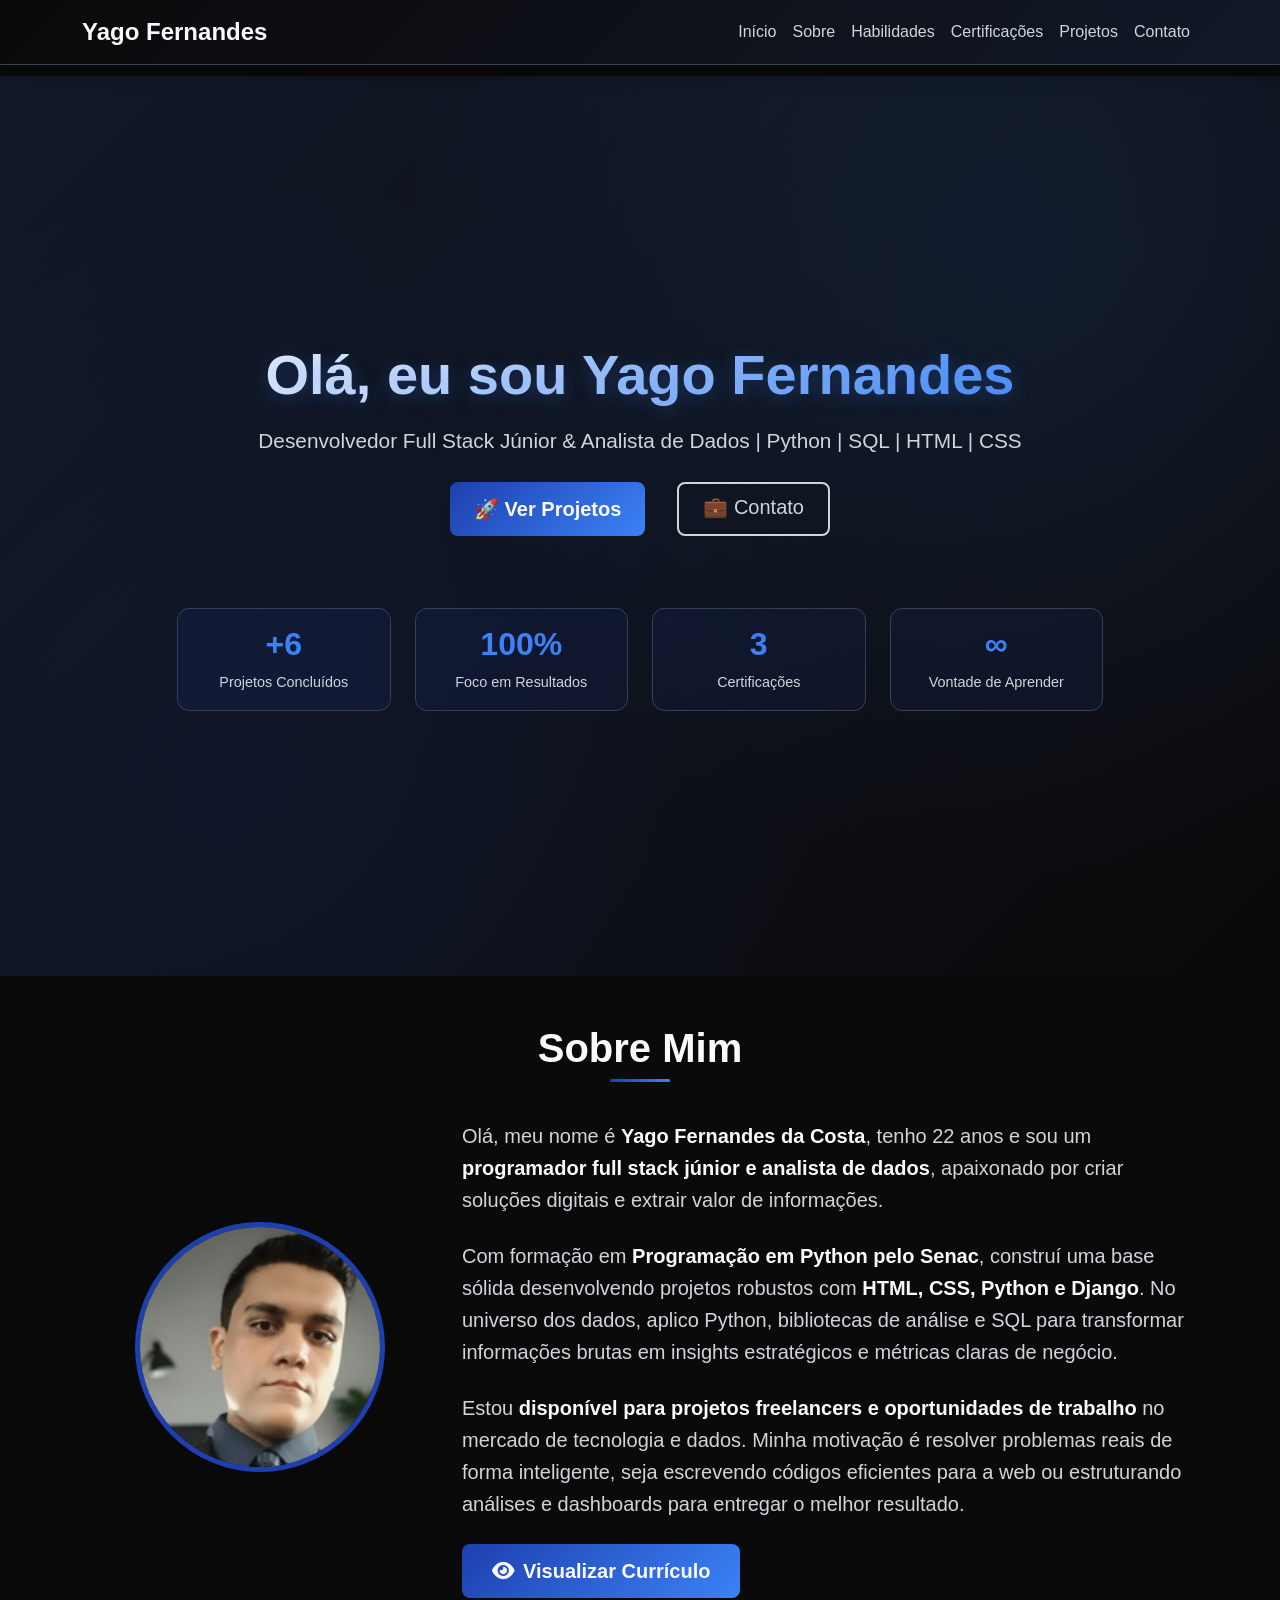
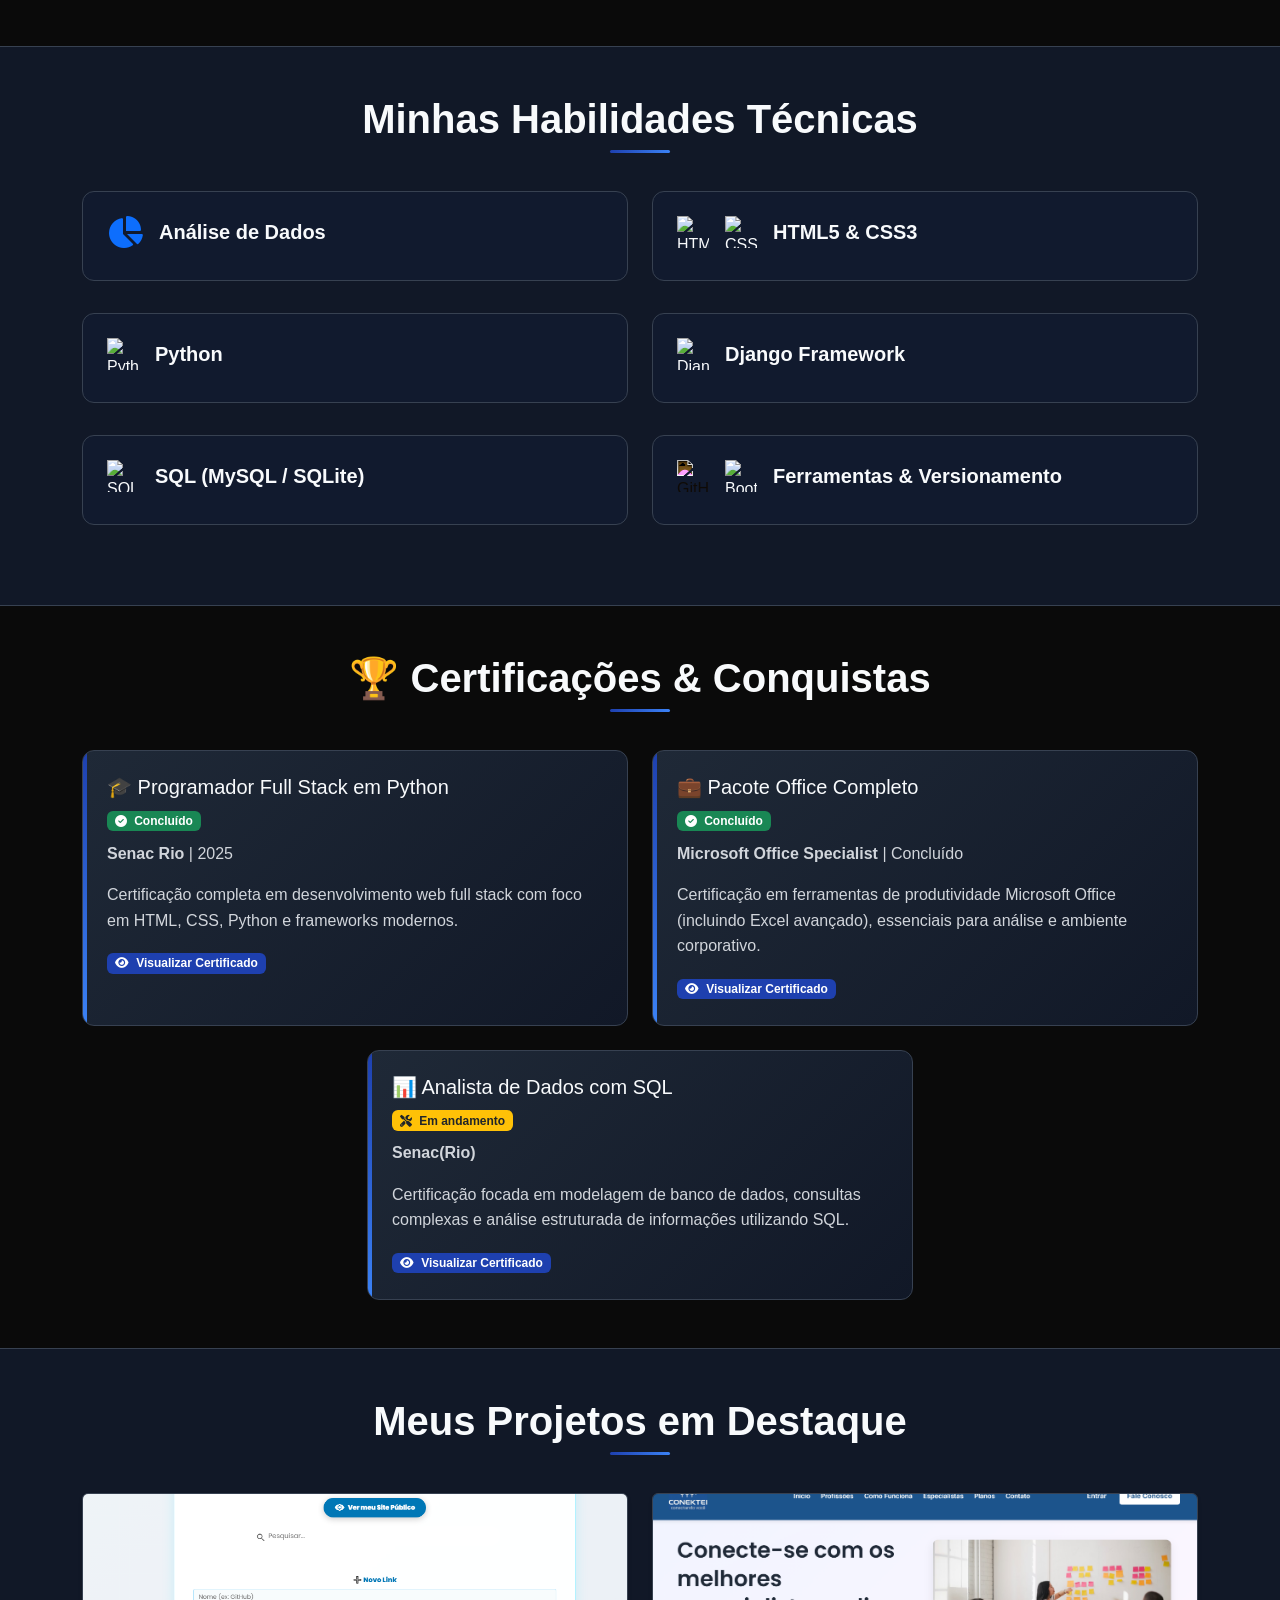
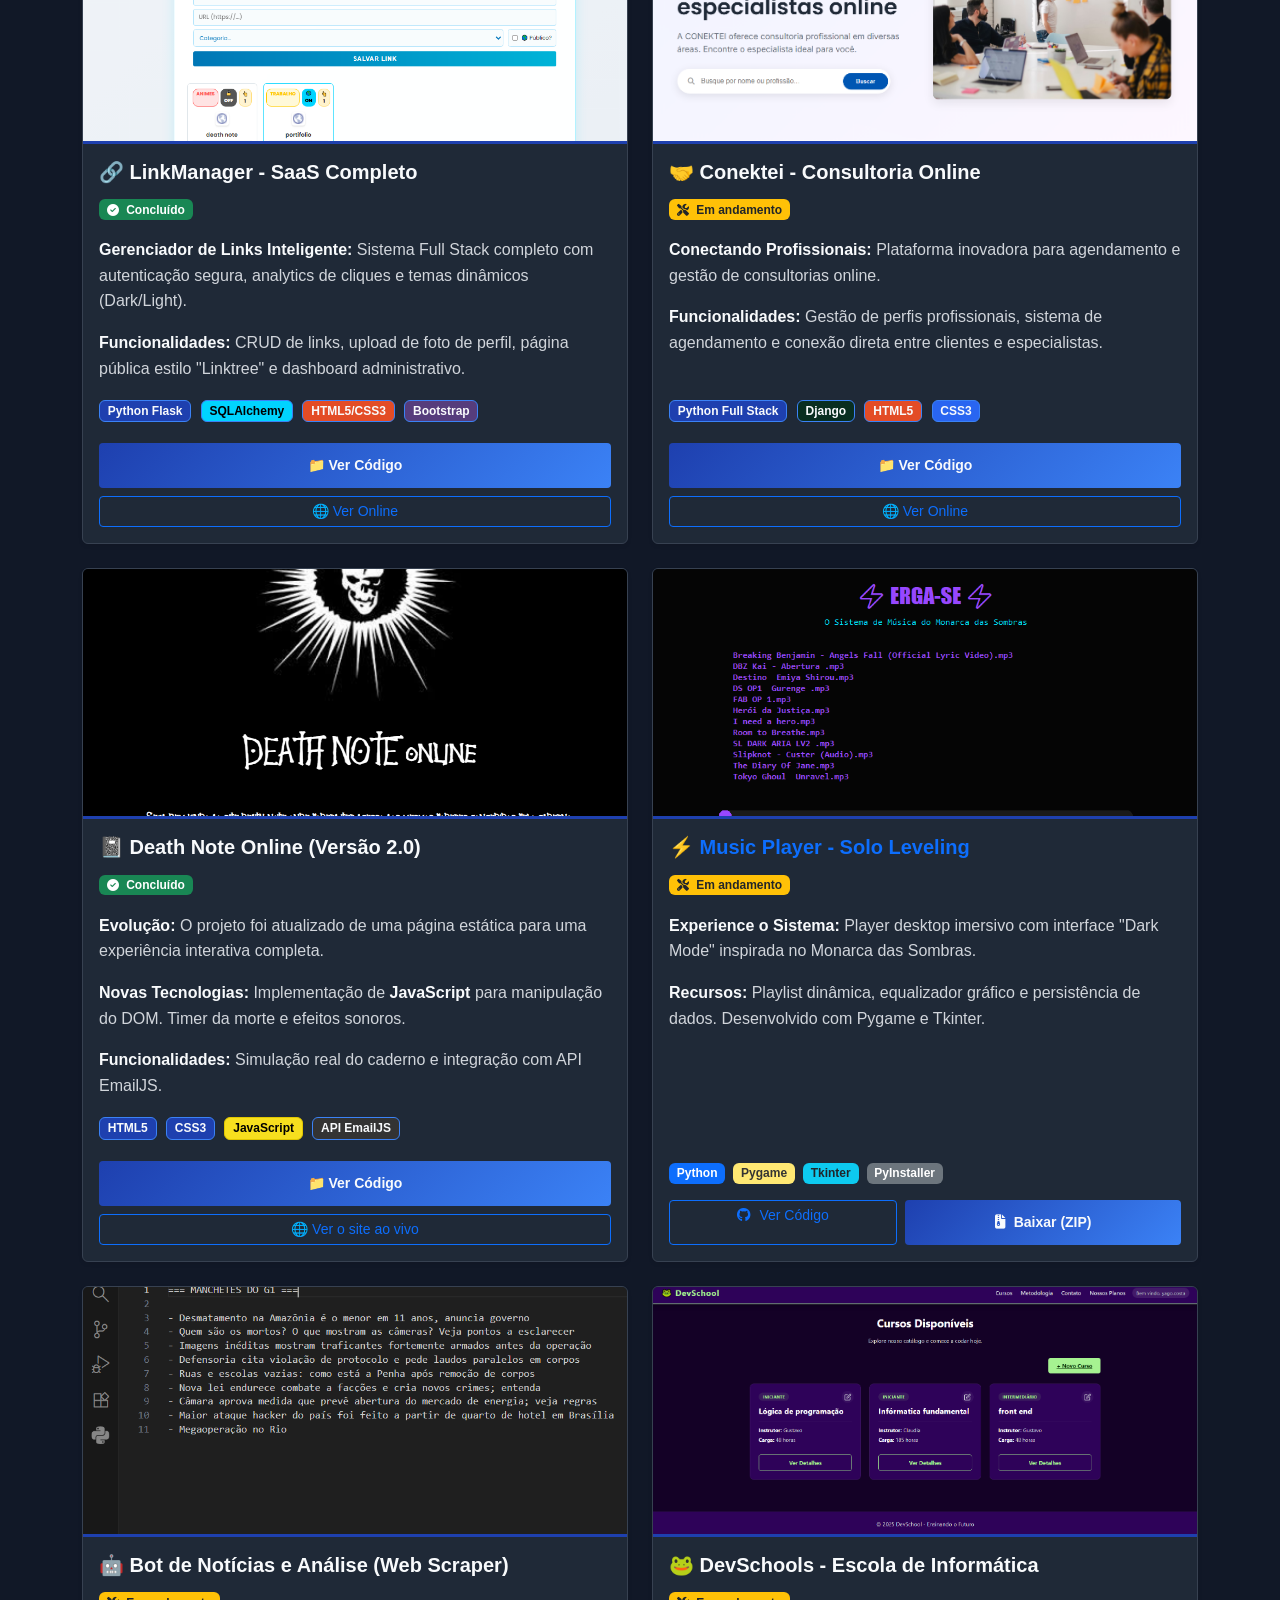
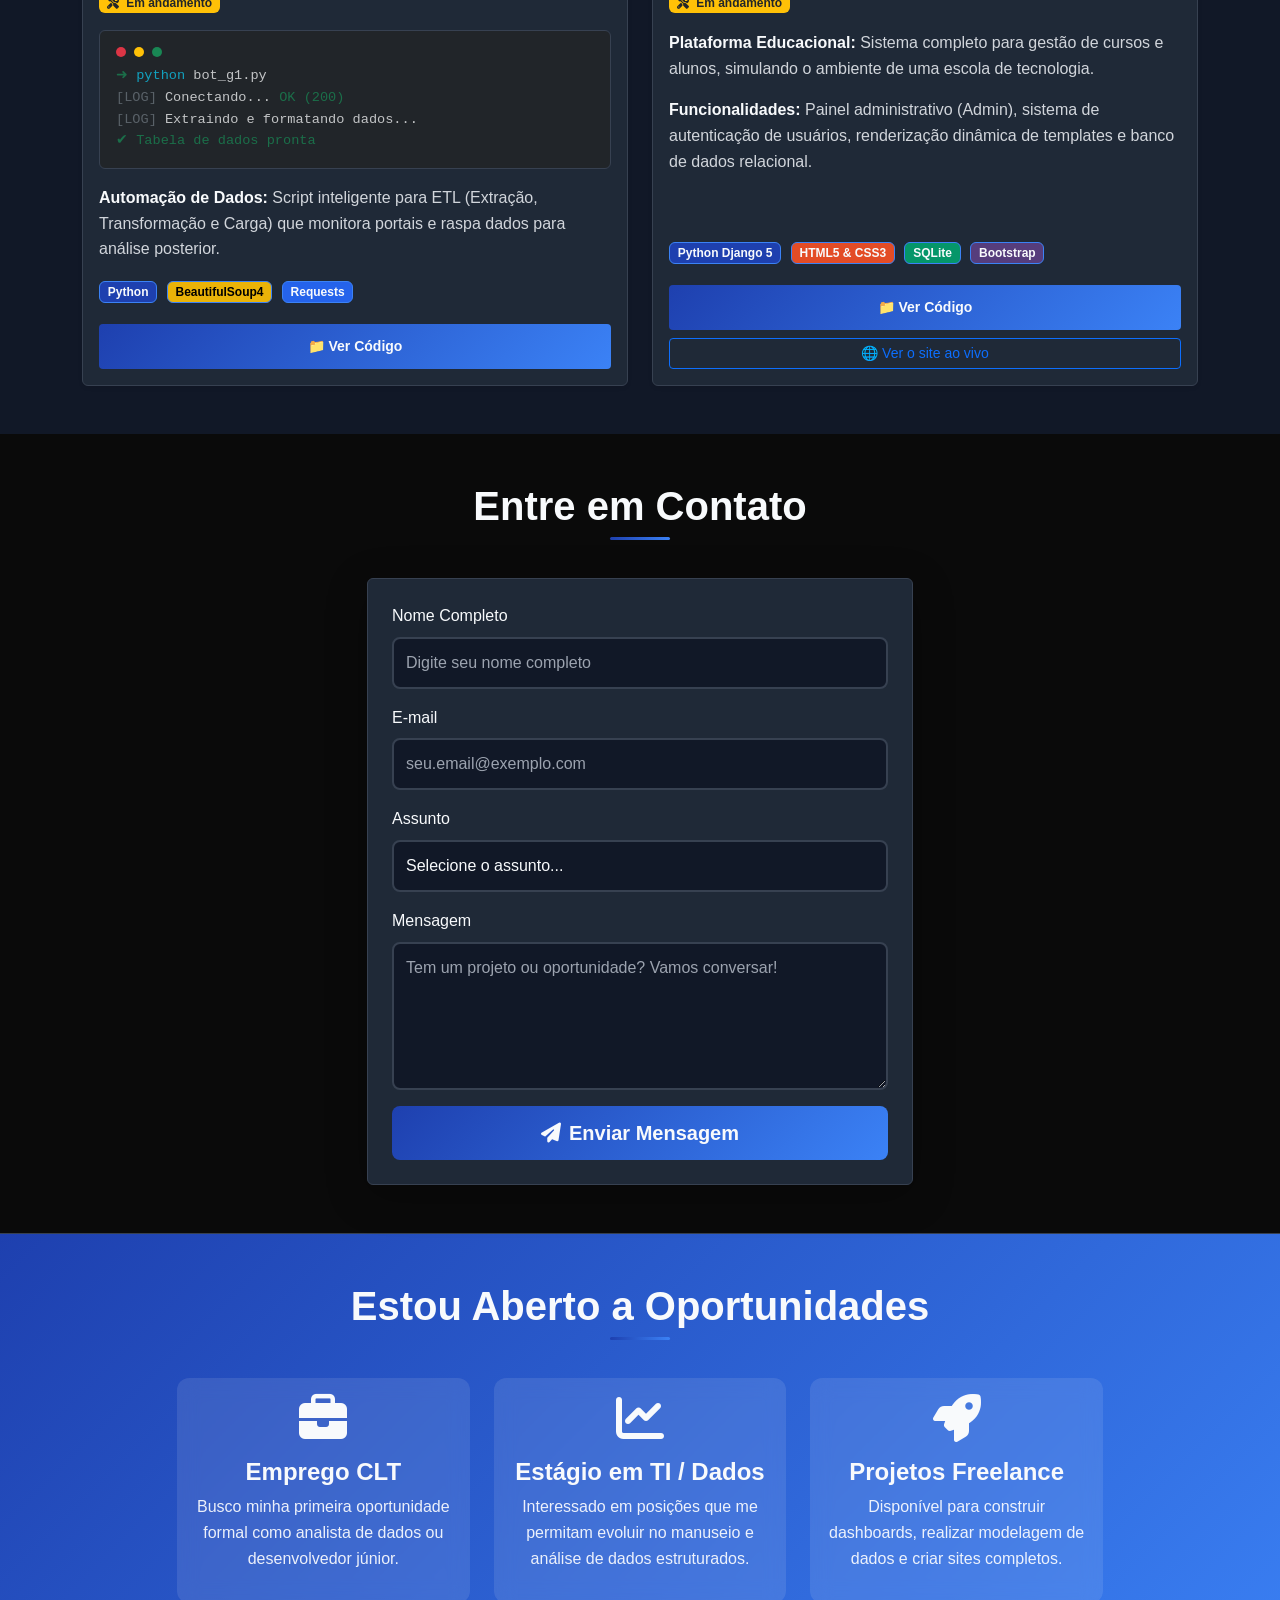
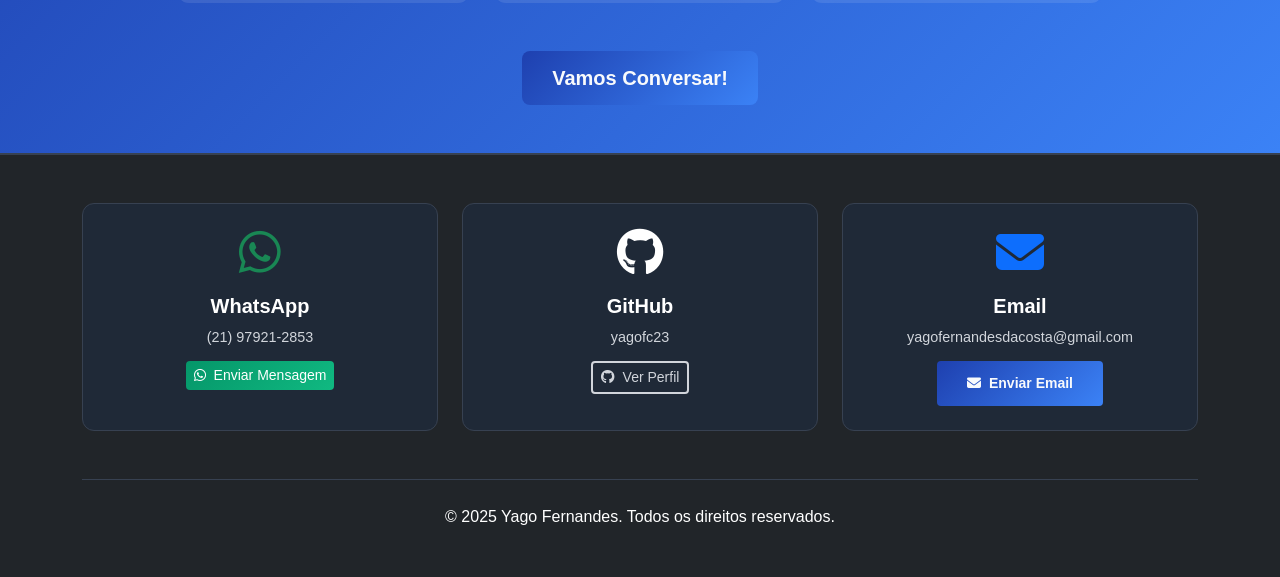
==== commit 8d21bcbc: "Change greeting from 'Hello' to 'Goodbye'" ====
--- a/index.html
+++ b/index.html
@@ -70,29 +70,29 @@
                         <a href="#contato" class="btn btn-outline-light btn-lg px-4">💼 Contato</a>
                     </div>
                     
-                    <div class="row g-4 mt-4 justify-content-center">
+                    <div class="row g-4 mt-4 justify-content-center align-items-stretch">
                         <div class="col-6 col-md-3">
-                            <div class="stat-item text-center">
-                                <h4 class="stat-number">+6</h4>
-                                <p class="stat-text">Projetos Concluídos</p>
+                            <div class="stat-item text-center h-100 d-flex flex-column justify-content-center p-3">
+                                <h4 class="stat-number mb-2">+6</h4>
+                                <p class="stat-text mb-0">Projetos Concluídos</p>
                             </div>
                         </div>
                         <div class="col-6 col-md-3">
-                            <div class="stat-item text-center">
-                                <h4 class="stat-number">100%</h4>
-                                <p class="stat-text">Foco em Resultados</p>
+                            <div class="stat-item text-center h-100 d-flex flex-column justify-content-center p-3">
+                                <h4 class="stat-number mb-2">100%</h4>
+                                <p class="stat-text mb-0">Foco em Resultados</p>
                             </div>
                         </div>
                         <div class="col-6 col-md-3">
-                            <div class="stat-item text-center">
-                                <h4 class="stat-number">3</h4>
-                                <p class="stat-text">Certificações</p>
+                            <div class="stat-item text-center h-100 d-flex flex-column justify-content-center p-3">
+                                <h4 class="stat-number mb-2">3</h4>
+                                <p class="stat-text mb-0">Certificações</p>
                             </div>
                         </div>
                         <div class="col-6 col-md-3">
-                            <div class="stat-item text-center">
-                                <h4 class="stat-number">∞</h4>
-                                <p class="stat-text">Vontade de Aprender</p>
+                            <div class="stat-item text-center h-100 d-flex flex-column justify-content-center p-3">
+                                <h4 class="stat-number mb-2">∞</h4>
+                                <p class="stat-text mb-0">Vontade de Aprender</p>
                             </div>
                         </div>
                     </div>
@@ -196,7 +196,7 @@
             <div class="row g-4">
                 
                 <div class="col-md-6">
-                    <a href="#" data-bs-toggle="modal" data-bs-target="#modalCert1" class="certification-item p-4 h-100 d-block text-decoration-none">
+                    <a href="#" data-bs-toggle="modal" data-bs-target="#modalCert1" class="certification-item p-4 h-100 d-none d-md-block text-decoration-none">
                         <h5>🎓 Programador Full Stack em Python</h5>
                         <div class="mb-2 mt-2">
                             <span class="badge bg-success"><i class="fas fa-check-circle me-1"></i> Concluído</span>
@@ -207,10 +207,22 @@
                             <span class="badge" style="background: var(--primary-color);"><i class="fas fa-eye me-1"></i> Visualizar Certificado</span>
                         </div>
                     </a>
+                    
+                    <a href="./certificado python Full stack .pdf" target="_blank" class="certification-item p-4 h-100 d-block d-md-none text-decoration-none">
+                        <h5>🎓 Programador Full Stack em Python</h5>
+                        <div class="mb-2 mt-2">
+                            <span class="badge bg-success"><i class="fas fa-check-circle me-1"></i> Concluído</span>
+                        </div>
+                        <p><strong>Senac Rio</strong> | 2025</p>
+                        <p>Certificação completa em desenvolvimento web full stack com foco em HTML, CSS, Python e frameworks modernos.</p>
+                        <div class="mt-3">
+                            <span class="badge" style="background: var(--primary-color);"><i class="fas fa-external-link-alt me-1"></i> Abrir Certificado</span>
+                        </div>
+                    </a>
                 </div>        
                 
                 <div class="col-md-6">
-                    <a href="#" data-bs-toggle="modal" data-bs-target="#modalCert2" class="certification-item p-4 h-100 d-block text-decoration-none">
+                    <a href="#" data-bs-toggle="modal" data-bs-target="#modalCert2" class="certification-item p-4 h-100 d-none d-md-block text-decoration-none">
                         <h5>💼 Pacote Office Completo</h5>
                         <div class="mb-2 mt-2">
                             <span class="badge bg-success"><i class="fas fa-check-circle me-1"></i> Concluído</span>
@@ -221,10 +233,22 @@
                             <span class="badge" style="background: var(--primary-color);"><i class="fas fa-eye me-1"></i> Visualizar Certificado</span>
                         </div>
                     </a>
+                    
+                    <a href="./certificado do pacote office .pdf" target="_blank" class="certification-item p-4 h-100 d-block d-md-none text-decoration-none">
+                        <h5>💼 Pacote Office Completo</h5>
+                        <div class="mb-2 mt-2">
+                            <span class="badge bg-success"><i class="fas fa-check-circle me-1"></i> Concluído</span>
+                        </div>
+                        <p><strong>Microsoft Office Specialist</strong> | Concluído</p>
+                        <p>Certificação em ferramentas de produtividade Microsoft Office (incluindo Excel avançado), essenciais para análise e ambiente corporativo.</p>
+                        <div class="mt-3">
+                            <span class="badge" style="background: var(--primary-color);"><i class="fas fa-external-link-alt me-1"></i> Abrir Certificado</span>
+                        </div>
+                    </a>
                 </div>
 
                 <div class="col-md-6 mx-auto">
-                    <a href="#" data-bs-toggle="modal" data-bs-target="#modalCert3" class="certification-item p-4 h-100 d-block text-decoration-none">
+                    <a href="#" data-bs-toggle="modal" data-bs-target="#modalCert3" class="certification-item p-4 h-100 d-none d-md-block text-decoration-none">
                         <h5>📊 Analista de Dados com SQL</h5>
                         <div class="mb-2 mt-2">
                             <span class="badge bg-warning text-dark"><i class="fas fa-tools me-1"></i> Em andamento</span>
@@ -233,6 +257,18 @@
                         <p>Certificação focada em modelagem de banco de dados, consultas complexas e análise estruturada de informações utilizando SQL.</p>
                         <div class="mt-3">
                             <span class="badge" style="background: var(--primary-color);"><i class="fas fa-eye me-1"></i> Visualizar Certificado</span>
+                        </div>
+                    </a>
+                    
+                    <a href="./certificado-analista-de-dados-sql.pdf" target="_blank" class="certification-item p-4 h-100 d-block d-md-none text-decoration-none">
+                        <h5>📊 Analista de Dados com SQL</h5>
+                        <div class="mb-2 mt-2">
+                            <span class="badge bg-warning text-dark"><i class="fas fa-tools me-1"></i> Em andamento</span>
+                        </div>
+                        <p><strong>Senac(Rio)</strong></p>
+                        <p>Certificação focada em modelagem de banco de dados, consultas complexas e análise estruturada de informações utilizando SQL.</p>
+                        <div class="mt-3">
+                            <span class="badge" style="background: var(--primary-color);"><i class="fas fa-external-link-alt me-1"></i> Abrir Certificado</span>
                         </div>
                     </a>
                 </div>
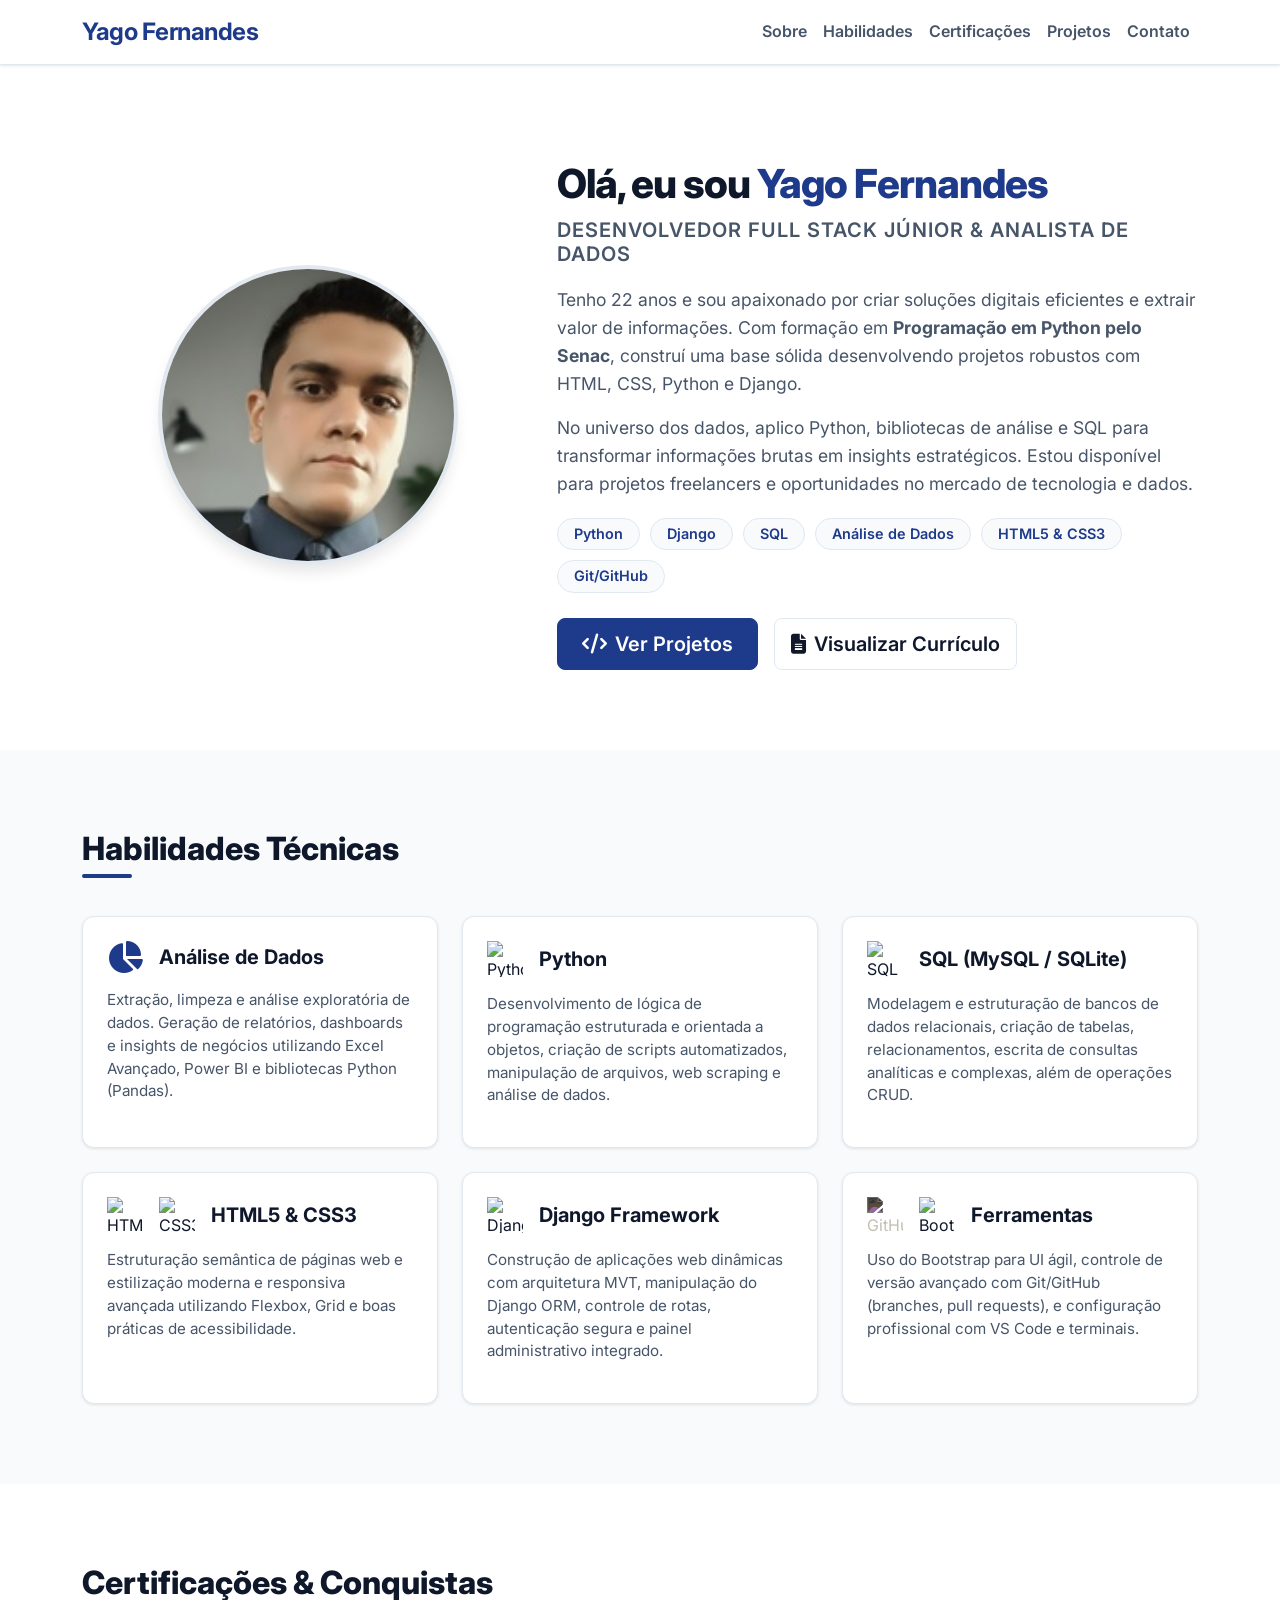
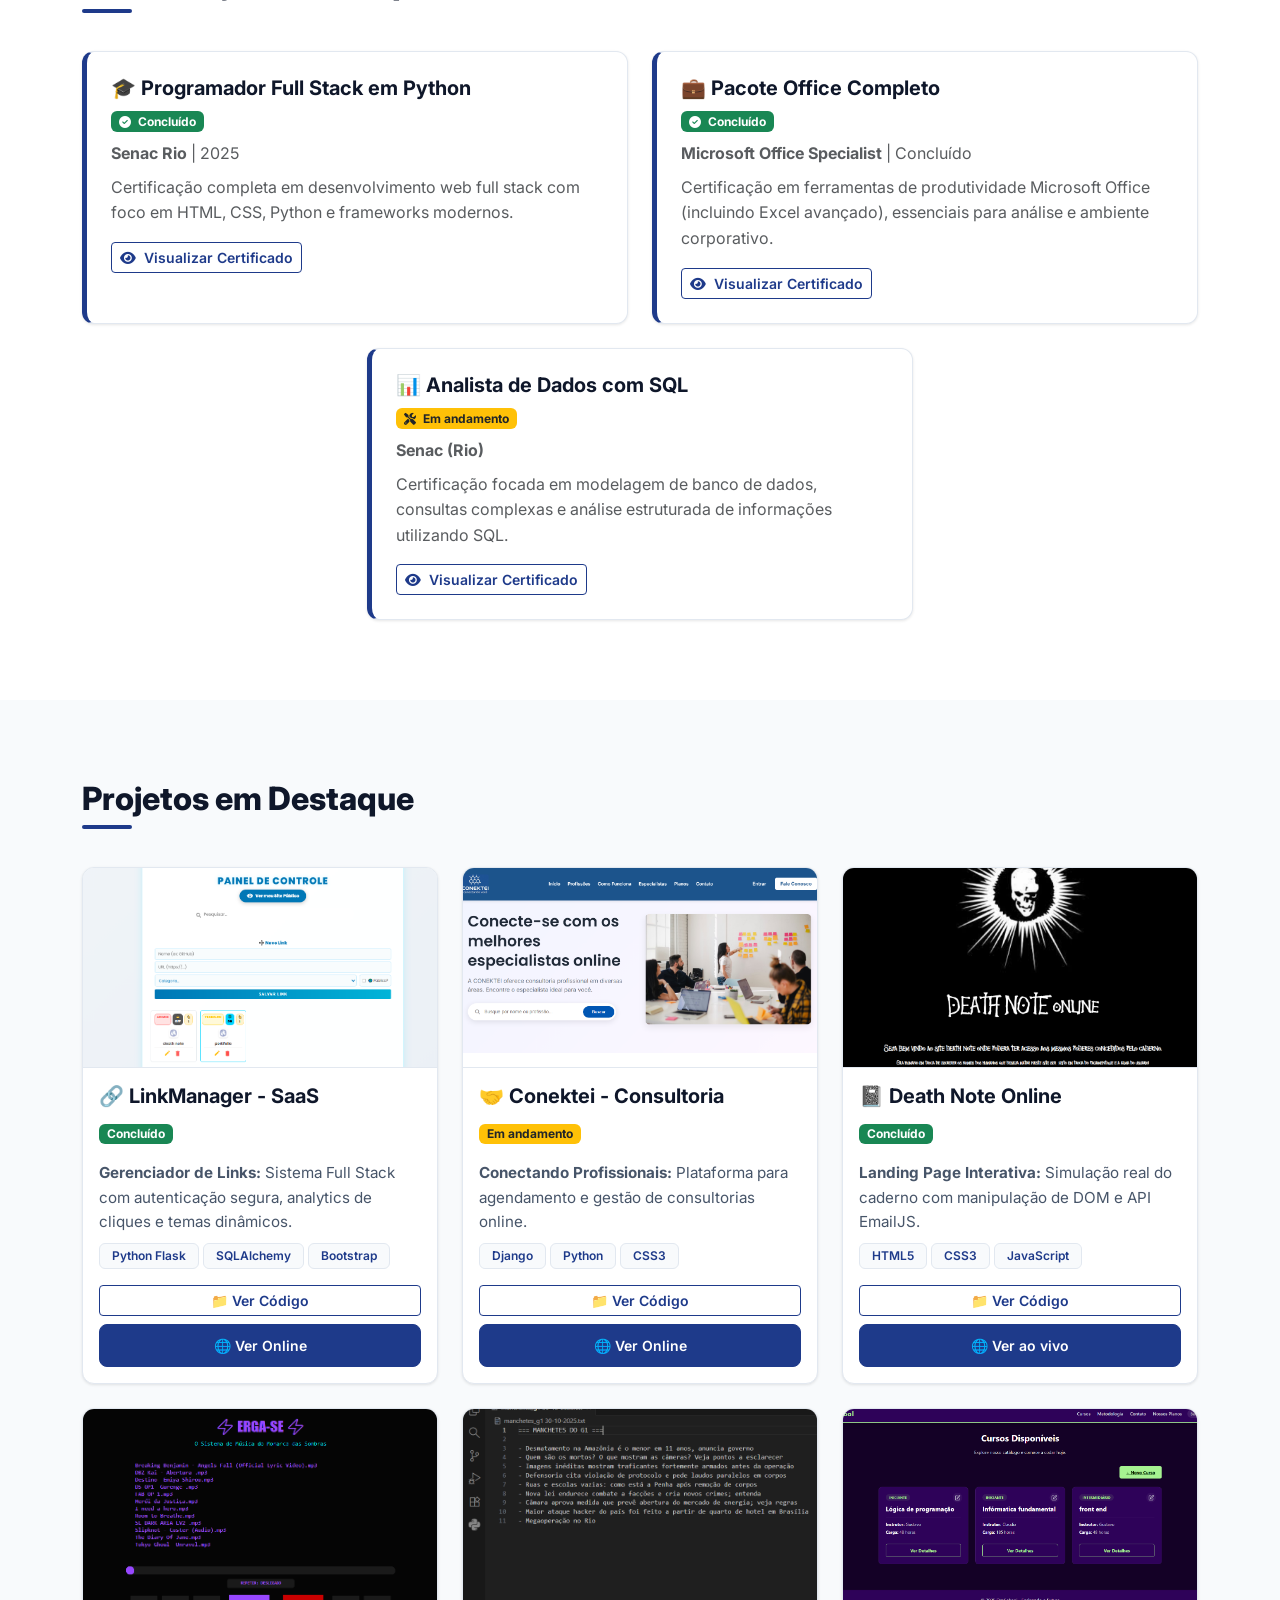
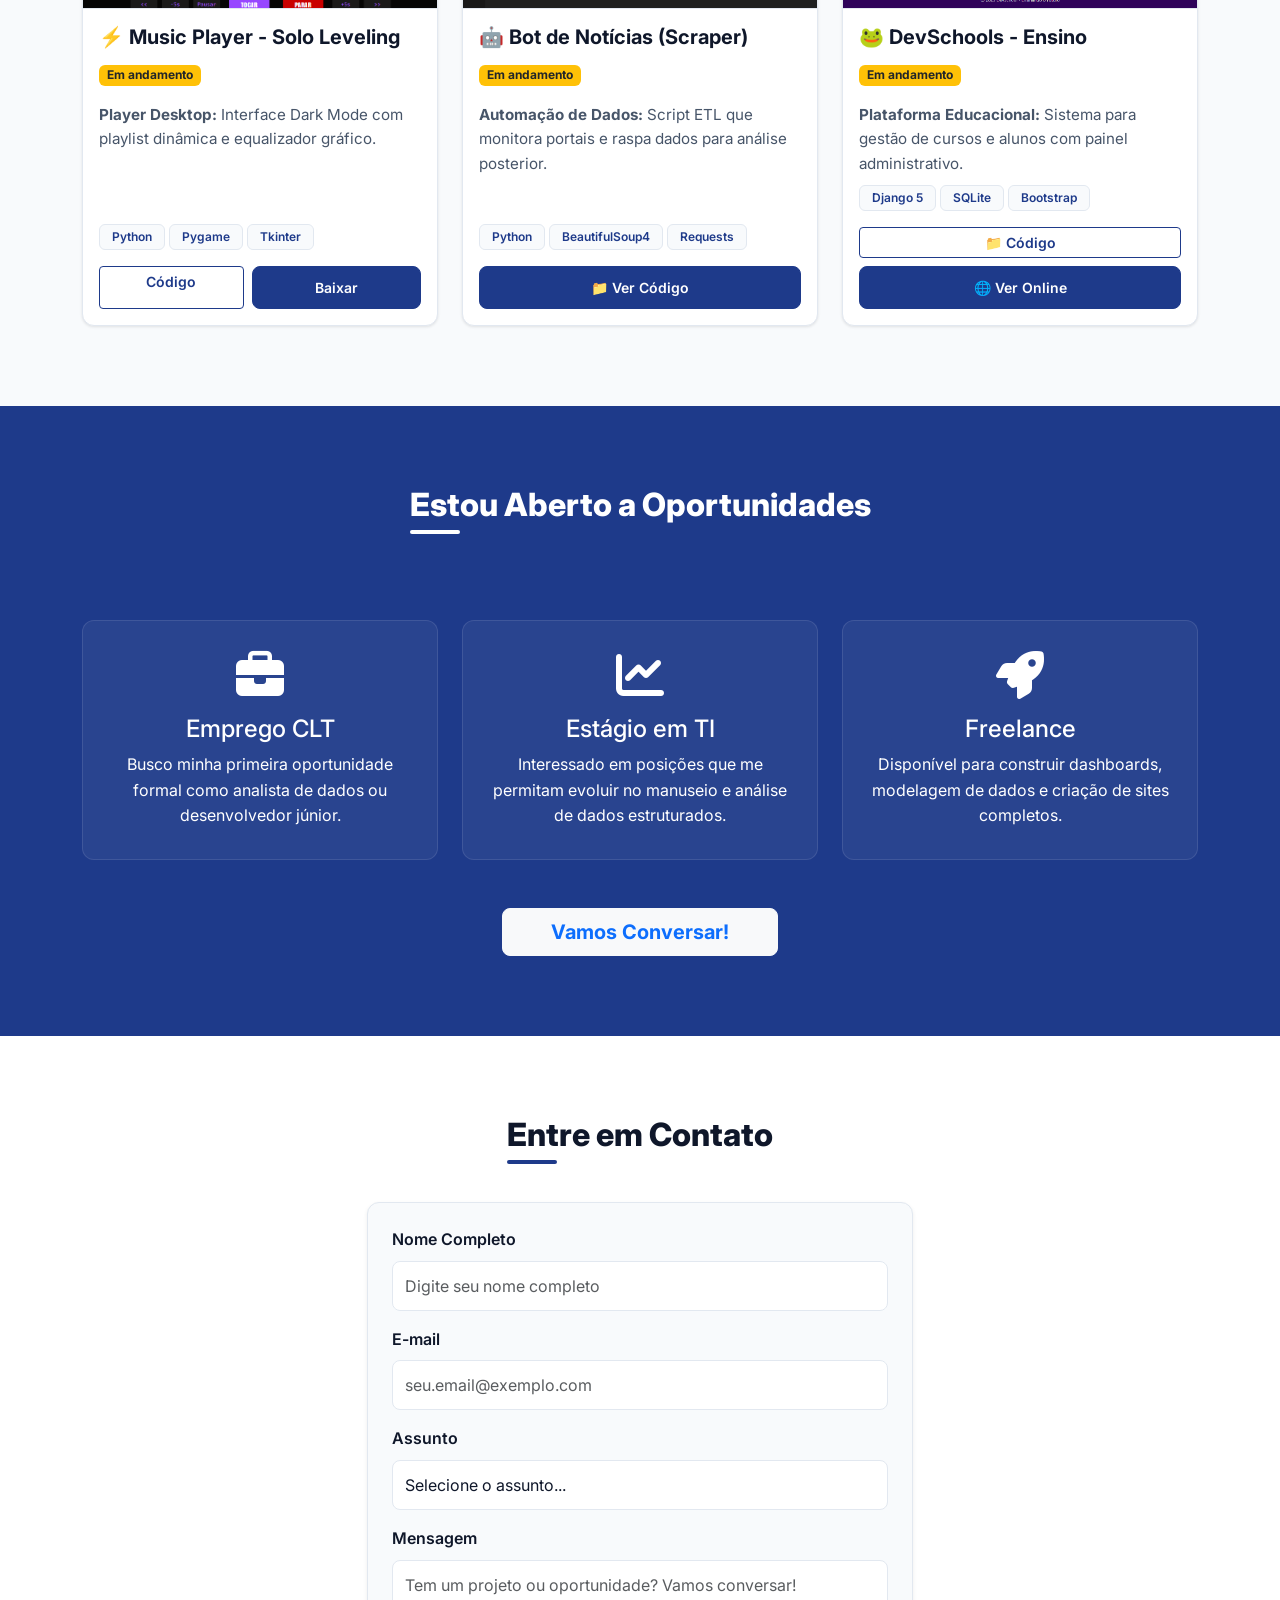
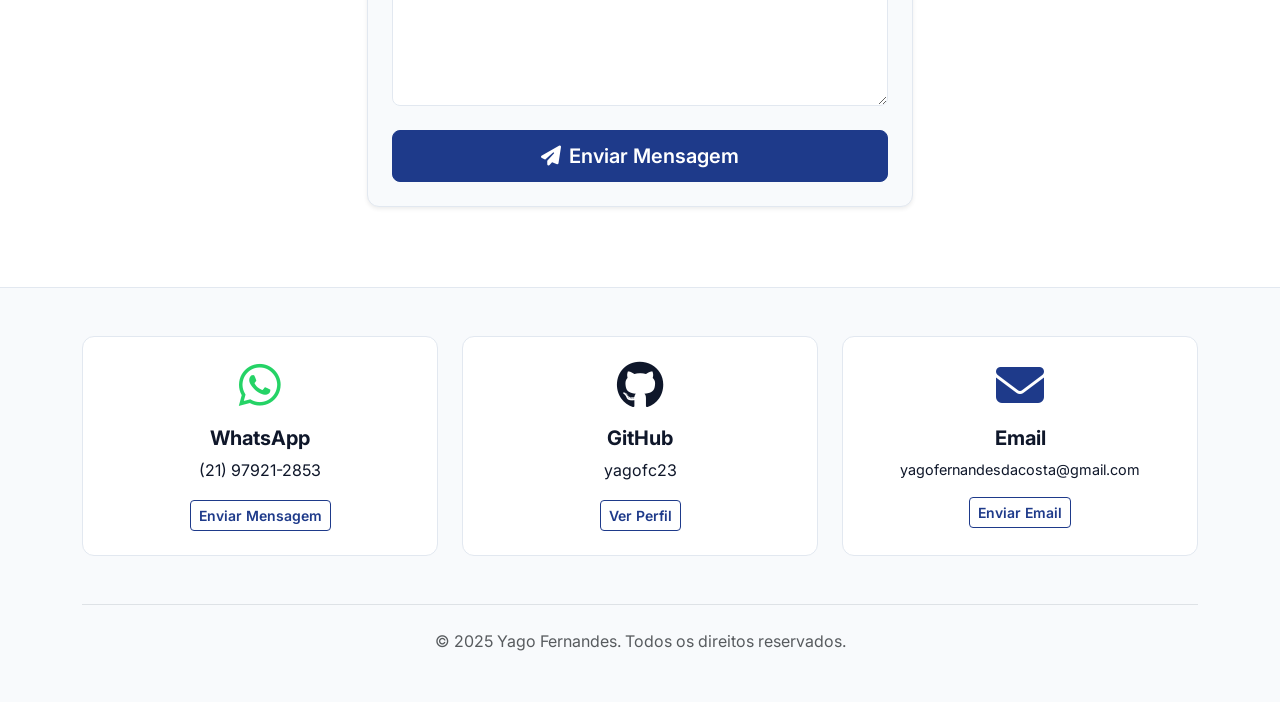
==== commit 9b4a0a1d: "Update print statement from 'Hello' to 'Goodbye'" ====
--- a/index.html
+++ b/index.html
@@ -1,5 +1,5 @@
 <!DOCTYPE html>
-<html lang="pt-br" xmlns:mso="urn:schemas-microsoft-com:office:office" xmlns:msdt="uuid:C2F41010-65B3-11d1-A29F-00AA00C14882">
+<html lang="pt-br">
 <head>
     <meta charset="UTF-8">
     <meta name="viewport" content="width=device-width, initial-scale=1.0">
@@ -8,36 +8,25 @@
 
     <title>Yago Fernandes | Desenvolvedor Full Stack & Analista de Dados</title>
     <meta name="description" content="Desenvolvedor Full Stack Júnior e Analista de Dados, especializado em Python, SQL, HTML e CSS. Soluções web, automação e transformação de dados em insights estratégicos.">
-    <meta name="keywords" content="desenvolvedor full stack júnior, analista de dados, Python SQL, programador front-end, desenvolvedor web, Yago Fernandes, portfólio de dados, análise de dados">
-    <meta name="author" content="Yago Fernandes">
-    <meta name="robots" content="index, follow">
-    <meta name="theme-color" content="#1e40af">
     
-    <meta property="og:title" content="Yago Fernandes - Desenvolvedor Full Stack & Analista de Dados">
-    <meta property="og:description" content="Portfólio de Desenvolvedor Full Stack e Analista de Dados especializado em Python, SQL, HTML e CSS">
-    <meta property="og:type" content="website">
-    <meta property="og:url" content="https://yagofc23.github.io">
-    <meta property="og:image" content="https://yagofc23.github.io/image/fp%20vm.jpg">
-    <meta property="og:image:width" content="1200">
-    <meta property="og:image:height" content="630">
+    <!-- Fontes do Google para um visual mais limpo -->
+    <link rel="preconnect" href="https://fonts.googleapis.com">
+    <link rel="preconnect" href="https://fonts.gstatic.com" crossorigin>
+    <link href="https://fonts.googleapis.com/css2?family=Inter:wght@400;600;700;800&display=swap" rel="stylesheet">
     
     <link href="https://cdn.jsdelivr.net/npm/bootstrap@5.3.0/dist/css/bootstrap.min.css" rel="stylesheet">
     <link rel="stylesheet" href="https://cdnjs.cloudflare.com/ajax/libs/font-awesome/6.4.0/css/all.min.css">
     <link rel="stylesheet" href="style.css">
-
 </head>
 <body>
-    <nav class="navbar navbar-expand-lg navbar-dark fixed-top">
+    <nav class="navbar navbar-expand-lg fixed-top">
         <div class="container">
-            <a class="navbar-brand fw-bold" href="#inicio">Yago Fernandes</a>
-            <button class="navbar-toggler" type="button" data-bs-toggle="collapse" data-bs-target="#navbarNav" aria-controls="navbarNav" aria-expanded="false" aria-label="Toggle navigation">
+            <a class="navbar-brand fw-bold" href="#sobre">Yago Fernandes</a>
+            <button class="navbar-toggler border-0" type="button" data-bs-toggle="collapse" data-bs-target="#navbarNav">
                 <span class="navbar-toggler-icon"></span>
             </button>
             <div class="collapse navbar-collapse" id="navbarNav">
                 <ul class="navbar-nav ms-auto">
-                    <li class="nav-item">
-                        <a class="nav-link" href="#inicio">Início</a>
-                    </li>
                     <li class="nav-item">
                         <a class="nav-link" href="#sobre">Sobre</a>
                     </li>
@@ -58,141 +47,122 @@
         </div>
     </nav>
 
-    <section id="inicio" class="hero-section">
-        <div class="container text-center">
-            <div class="row justify-content-center">
-                <div class="col-lg-10 fade-in-up">
-                    <h1 class="display-4 fw-bold mb-3">Olá, eu sou Yago Fernandes</h1>
-                    <p class="lead mb-4">Desenvolvedor Full Stack Júnior & Analista de Dados | Python | SQL | HTML | CSS</p>
+    <!-- SOBRE MIM (Antigo Início + Sobre) -->
+    <section id="sobre">
+        <div class="container">
+            <div class="row align-items-center">
+                <div class="col-md-5 text-center mb-4 mb-md-0">
+                    <img src="./image/fp%20vm.jpg" alt="Yago Fernandes - Desenvolvedor Full Stack" loading="lazy">
+                </div>
+                <div class="col-md-7">
+                    <h1 class="greeting">Olá, eu sou <span>Yago Fernandes</span></h1>
+                    <h2 class="role">Desenvolvedor Full Stack Júnior & Analista de Dados</h2>
                     
-                    <div class="d-grid gap-3 d-md-flex justify-content-center mt-4 mb-5">
-                        <a href="#projetos" class="btn btn-primary btn-lg fw-bold px-4 me-md-3">🚀 Ver Projetos</a>
-                        <a href="#contato" class="btn btn-outline-light btn-lg px-4">💼 Contato</a>
-                    </div>
+                    <p>Tenho 22 anos e sou apaixonado por criar soluções digitais eficientes e extrair valor de informações. Com formação em <strong>Programação em Python pelo Senac</strong>, construí uma base sólida desenvolvendo projetos robustos com HTML, CSS, Python e Django.</p>
                     
-                    <div class="row g-4 mt-4 justify-content-center align-items-stretch">
-                        <div class="col-6 col-md-3">
-                            <div class="stat-item text-center h-100 d-flex flex-column justify-content-center p-3">
-                                <h4 class="stat-number mb-2">+6</h4>
-                                <p class="stat-text mb-0">Projetos Concluídos</p>
-                            </div>
-                        </div>
-                        <div class="col-6 col-md-3">
-                            <div class="stat-item text-center h-100 d-flex flex-column justify-content-center p-3">
-                                <h4 class="stat-number mb-2">100%</h4>
-                                <p class="stat-text mb-0">Foco em Resultados</p>
-                            </div>
-                        </div>
-                        <div class="col-6 col-md-3">
-                            <div class="stat-item text-center h-100 d-flex flex-column justify-content-center p-3">
-                                <h4 class="stat-number mb-2">3</h4>
-                                <p class="stat-text mb-0">Certificações</p>
-                            </div>
-                        </div>
-                        <div class="col-6 col-md-3">
-                            <div class="stat-item text-center h-100 d-flex flex-column justify-content-center p-3">
-                                <h4 class="stat-number mb-2">∞</h4>
-                                <p class="stat-text mb-0">Vontade de Aprender</p>
-                            </div>
-                        </div>
+                    <p>No universo dos dados, aplico Python, bibliotecas de análise e SQL para transformar informações brutas em insights estratégicos. Estou disponível para projetos freelancers e oportunidades no mercado de tecnologia e dados.</p>
+                    
+                    <!-- Tags de Habilidades Rápidas -->
+                    <div class="quick-skills">
+                        <span class="badge">Python</span>
+                        <span class="badge">Django</span>
+                        <span class="badge">SQL</span>
+                        <span class="badge">Análise de Dados</span>
+                        <span class="badge">HTML5 & CSS3</span>
+                        <span class="badge">Git/GitHub</span>
+                    </div>
+
+                    <div class="d-flex flex-column flex-sm-row gap-3 mt-4">
+                        <a href="#projetos" class="btn btn-primary btn-lg"><i class="fas fa-code me-2"></i>Ver Projetos</a>
+                        
+                        <!-- Botão Desktop (Modal) -->
+                        <button type="button" class="btn btn-outline-light btn-lg d-none d-md-flex align-items-center" data-bs-toggle="modal" data-bs-target="#modalCurriculo">
+                            <i class="fas fa-file-alt me-2"></i>Visualizar Currículo
+                        </button>
+                        <!-- Botão Mobile (Download/Abrir) -->
+                        <a href="./Currículo - Yago Fernandes.pdf" target="_blank" class="btn btn-outline-light btn-lg d-flex d-md-none align-items-center">
+                            <i class="fas fa-file-alt me-2"></i>Abrir Currículo
+                        </a>
                     </div>
                 </div>
             </div>
         </div>
     </section>
 
-    <section id="sobre" class="py-5">
+    <!-- HABILIDADES -->
+    <section id="habilidades">
         <div class="container">
-            <h2 class="section-title">Sobre Mim</h2>
-            <div class="row align-items-center">
-                <div class="col-md-4 text-center mb-4">
-                    <img src="./image/fp%20vm.jpg" alt="Yago Fernandes - Desenvolvedor Full Stack e Analista de Dados" 
-                         class="img-fluid rounded-circle shadow" loading="lazy">
-                </div>
-                <div class="col-md-8">
-                    <p class="fs-5">Olá, meu nome é <strong>Yago Fernandes da Costa</strong>, tenho 22 anos e sou um <strong>programador full stack júnior e analista de dados</strong>, apaixonado por criar soluções digitais e extrair valor de informações.</p>
-                    
-                    <p class="fs-5">Com formação em <strong>Programação em Python pelo Senac</strong>, construí uma base sólida desenvolvendo projetos robustos com <strong>HTML, CSS, Python e Django</strong>. No universo dos dados, aplico Python, bibliotecas de análise e SQL para transformar informações brutas em insights estratégicos e métricas claras de negócio.</p>
-                    
-                    <p class="fs-5">Estou <strong>disponível para projetos freelancers e oportunidades de trabalho</strong> no mercado de tecnologia e dados. Minha motivação é resolver problemas reais de forma inteligente, seja escrevendo códigos eficientes para a web ou estruturando análises e dashboards para entregar o melhor resultado.</p>
-                    
-                    <div class="d-flex gap-2 mt-3">
-                        <button type="button" class="btn btn-primary btn-lg d-none d-md-flex align-items-center" data-bs-toggle="modal" data-bs-target="#modalCurriculo">
-                            <i class="fas fa-eye me-2"></i>Visualizar Currículo
-                        </button>
-                        <a href="./Currículo - Yago Fernandes.pdf" target="_blank" class="btn btn-primary btn-lg d-flex d-md-none align-items-center">
-                            <i class="fas fa-external-link-alt me-2"></i>Abrir Currículo
-                        </a>
-                    </div>
-                </div>
-            </div>
-        </div>
-    </section>
-
-    <section id="habilidades" class="py-5">
-        <div class="container">
-            <h2 class="section-title">Minhas Habilidades Técnicas</h2>
-            <div class="row">
-                <div class="col-md-6">
-                    <div class="skill-item d-flex flex-column align-items-start">
-                        <div class="skill-header d-flex align-items-center">
-                            <i class="fas fa-chart-pie fa-2x text-primary me-3"></i>
-                            <h5 class="mb-0">Análise de Dados</h5>
-                        </div>
-                        <p class="skill-desc mb-0 mt-2">Extração, limpeza e análise exploratória de dados. Geração de relatórios, dashboards e insights de negócios utilizando ferramentas como Excel Avançado, Power BI e bibliotecas Python (Pandas).</p>
-                    </div>
-
-                    <div class="skill-item d-flex flex-column align-items-start">
-                        <div class="skill-header d-flex align-items-center">
+            <h2 class="section-title">Habilidades Técnicas</h2>
+            <div class="row g-4">
+                <div class="col-md-6 col-lg-4">
+                    <div class="skill-item">
+                        <div class="skill-header d-flex align-items-center mb-3">
+                            <i class="fas fa-chart-pie fa-2x text-primary me-3" style="color: var(--primary-color) !important;"></i>
+                            <h5>Análise de Dados</h5>
+                        </div>
+                        <p class="skill-desc">Extração, limpeza e análise exploratória de dados. Geração de relatórios, dashboards e insights de negócios utilizando Excel Avançado, Power BI e bibliotecas Python (Pandas).</p>
+                    </div>
+                </div>
+
+                <div class="col-md-6 col-lg-4">
+                    <div class="skill-item">
+                        <div class="skill-header d-flex align-items-center mb-3">
                             <img src="https://cdn.jsdelivr.net/gh/devicons/devicon/icons/python/python-original.svg" alt="Python" class="skill-logo me-3">
-                            <h5 class="mb-0">Python</h5>
-                        </div>
-                        <p class="skill-desc mb-0 mt-2">Desenvolvimento de lógica de programação estruturada e orientada a objetos, criação de scripts automatizados, manipulação de arquivos, web scraping e análise de dados.</p>
-                    </div>
-                    
-                    <div class="skill-item d-flex flex-column align-items-start">
-                        <div class="skill-header d-flex align-items-center">
+                            <h5>Python</h5>
+                        </div>
+                        <p class="skill-desc">Desenvolvimento de lógica de programação estruturada e orientada a objetos, criação de scripts automatizados, manipulação de arquivos, web scraping e análise de dados.</p>
+                    </div>
+                </div>
+                
+                <div class="col-md-6 col-lg-4">
+                    <div class="skill-item">
+                        <div class="skill-header d-flex align-items-center mb-3">
                             <img src="https://cdn.jsdelivr.net/gh/devicons/devicon/icons/mysql/mysql-original.svg" alt="SQL" class="skill-logo me-3">
-                            <h5 class="mb-0">SQL (MySQL / SQLite)</h5>
-                        </div>
-                        <p class="skill-desc mb-0 mt-2">Modelagem e estruturação de bancos de dados relacionais, criação de tabelas, relacionamentos, escrita de consultas analíticas e complexas, além de execução de operações CRUD.</p>
-                    </div>
-                </div>
-                
-                <div class="col-md-6">
-                    <div class="skill-item d-flex flex-column align-items-start">
-                        <div class="skill-header d-flex align-items-center">
+                            <h5>SQL (MySQL / SQLite)</h5>
+                        </div>
+                        <p class="skill-desc">Modelagem e estruturação de bancos de dados relacionais, criação de tabelas, relacionamentos, escrita de consultas analíticas e complexas, além de operações CRUD.</p>
+                    </div>
+                </div>
+                
+                <div class="col-md-6 col-lg-4">
+                    <div class="skill-item">
+                        <div class="skill-header d-flex align-items-center mb-3">
                             <img src="https://cdn.jsdelivr.net/gh/devicons/devicon/icons/html5/html5-original.svg" alt="HTML5" class="skill-logo me-3">
                             <img src="https://cdn.jsdelivr.net/gh/devicons/devicon/icons/css3/css3-original.svg" alt="CSS3" class="skill-logo me-3">
-                            <h5 class="mb-0">HTML5 & CSS3</h5>
-                        </div>
-                        <p class="skill-desc mb-0 mt-2">Estruturação semântica de páginas web e estilização moderna e responsiva avançada utilizando Flexbox, Grid e boas práticas de acessibilidade.</p>
-                    </div>
-
-                    <div class="skill-item d-flex flex-column align-items-start">
-                        <div class="skill-header d-flex align-items-center">
+                            <h5>HTML5 & CSS3</h5>
+                        </div>
+                        <p class="skill-desc">Estruturação semântica de páginas web e estilização moderna e responsiva avançada utilizando Flexbox, Grid e boas práticas de acessibilidade.</p>
+                    </div>
+                </div>
+
+                <div class="col-md-6 col-lg-4">
+                    <div class="skill-item">
+                        <div class="skill-header d-flex align-items-center mb-3">
                             <img src="https://cdn.jsdelivr.net/gh/devicons/devicon/icons/django/django-plain.svg" alt="Django" class="skill-logo me-3">
-                            <h5 class="mb-0">Django Framework</h5>
-                        </div>
-                        <p class="skill-desc mb-0 mt-2">Construção de aplicações web dinâmicas e robustas com arquitetura MVT, manipulação do Django ORM, controle de rotas, autenticação segura e painel administrativo integrado.</p>
-                    </div>
-                    
-                    <div class="skill-item d-flex flex-column align-items-start">
-                        <div class="skill-header d-flex align-items-center">
-                            <img src="https://cdn.jsdelivr.net/gh/devicons/devicon/icons/github/github-original.svg" alt="GitHub" class="skill-logo me-3" style="filter: invert(1) brightness(2);">
+                            <h5>Django Framework</h5>
+                        </div>
+                        <p class="skill-desc">Construção de aplicações web dinâmicas com arquitetura MVT, manipulação do Django ORM, controle de rotas, autenticação segura e painel administrativo integrado.</p>
+                    </div>
+                </div>
+                
+                <div class="col-md-6 col-lg-4">
+                    <div class="skill-item">
+                        <div class="skill-header d-flex align-items-center mb-3">
+                            <img src="https://cdn.jsdelivr.net/gh/devicons/devicon/icons/github/github-original.svg" alt="GitHub" class="skill-logo me-3" style="filter: invert(0.8);">
                             <img src="https://cdn.jsdelivr.net/gh/devicons/devicon/icons/bootstrap/bootstrap-original.svg" alt="Bootstrap" class="skill-logo me-3">
-                            <h5 class="mb-0">Ferramentas & Versionamento</h5>
-                        </div>
-                        <p class="skill-desc mb-0 mt-2">Uso do Bootstrap para UI ágil, controle de versão avançado com Git/GitHub (branches, pull requests), e configuração profissional com VS Code e terminais.</p>
+                            <h5>Ferramentas</h5>
+                        </div>
+                        <p class="skill-desc">Uso do Bootstrap para UI ágil, controle de versão avançado com Git/GitHub (branches, pull requests), e configuração profissional com VS Code e terminais.</p>
                     </div>
                 </div>
             </div>
         </div>
     </section>
 
-    <section id="certificacoes" class="py-5">
+    <!-- CERTIFICAÇÕES -->
+    <section id="certificacoes">
         <div class="container">
-            <h2 class="section-title">🏆 Certificações & Conquistas</h2>
+            <h2 class="section-title">Certificações & Conquistas</h2>
             <div class="row g-4">
                 
                 <div class="col-md-6">
@@ -201,10 +171,10 @@
                         <div class="mb-2 mt-2">
                             <span class="badge bg-success"><i class="fas fa-check-circle me-1"></i> Concluído</span>
                         </div>
-                        <p><strong>Senac Rio</strong> | 2025</p>
-                        <p>Certificação completa em desenvolvimento web full stack com foco em HTML, CSS, Python e frameworks modernos.</p>
+                        <p class="text-muted mb-2"><strong>Senac Rio</strong> | 2025</p>
+                        <p class="text-muted">Certificação completa em desenvolvimento web full stack com foco em HTML, CSS, Python e frameworks modernos.</p>
                         <div class="mt-3">
-                            <span class="badge" style="background: var(--primary-color);"><i class="fas fa-eye me-1"></i> Visualizar Certificado</span>
+                            <span class="btn btn-sm btn-outline-primary"><i class="fas fa-eye me-1"></i> Visualizar Certificado</span>
                         </div>
                     </a>
                     
@@ -213,11 +183,8 @@
                         <div class="mb-2 mt-2">
                             <span class="badge bg-success"><i class="fas fa-check-circle me-1"></i> Concluído</span>
                         </div>
-                        <p><strong>Senac Rio</strong> | 2025</p>
-                        <p>Certificação completa em desenvolvimento web full stack com foco em HTML, CSS, Python e frameworks modernos.</p>
-                        <div class="mt-3">
-                            <span class="badge" style="background: var(--primary-color);"><i class="fas fa-external-link-alt me-1"></i> Abrir Certificado</span>
-                        </div>
+                        <p class="text-muted mb-2"><strong>Senac Rio</strong> | 2025</p>
+                        <p class="text-muted">Certificação completa em desenvolvimento web full stack com foco em HTML, CSS, Python e frameworks modernos.</p>
                     </a>
                 </div>        
                 
@@ -227,10 +194,10 @@
                         <div class="mb-2 mt-2">
                             <span class="badge bg-success"><i class="fas fa-check-circle me-1"></i> Concluído</span>
                         </div>
-                        <p><strong>Microsoft Office Specialist</strong> | Concluído</p>
-                        <p>Certificação em ferramentas de produtividade Microsoft Office (incluindo Excel avançado), essenciais para análise e ambiente corporativo.</p>
+                        <p class="text-muted mb-2"><strong>Microsoft Office Specialist</strong> | Concluído</p>
+                        <p class="text-muted">Certificação em ferramentas de produtividade Microsoft Office (incluindo Excel avançado), essenciais para análise e ambiente corporativo.</p>
                         <div class="mt-3">
-                            <span class="badge" style="background: var(--primary-color);"><i class="fas fa-eye me-1"></i> Visualizar Certificado</span>
+                            <span class="btn btn-sm btn-outline-primary"><i class="fas fa-eye me-1"></i> Visualizar Certificado</span>
                         </div>
                     </a>
                     
@@ -239,11 +206,8 @@
                         <div class="mb-2 mt-2">
                             <span class="badge bg-success"><i class="fas fa-check-circle me-1"></i> Concluído</span>
                         </div>
-                        <p><strong>Microsoft Office Specialist</strong> | Concluído</p>
-                        <p>Certificação em ferramentas de produtividade Microsoft Office (incluindo Excel avançado), essenciais para análise e ambiente corporativo.</p>
-                        <div class="mt-3">
-                            <span class="badge" style="background: var(--primary-color);"><i class="fas fa-external-link-alt me-1"></i> Abrir Certificado</span>
-                        </div>
+                        <p class="text-muted mb-2"><strong>Microsoft Office Specialist</strong> | Concluído</p>
+                        <p class="text-muted">Certificação em ferramentas de produtividade Microsoft Office.</p>
                     </a>
                 </div>
 
@@ -253,10 +217,10 @@
                         <div class="mb-2 mt-2">
                             <span class="badge bg-warning text-dark"><i class="fas fa-tools me-1"></i> Em andamento</span>
                         </div>
-                        <p><strong>Senac(Rio)</strong></p>
-                        <p>Certificação focada em modelagem de banco de dados, consultas complexas e análise estruturada de informações utilizando SQL.</p>
+                        <p class="text-muted mb-2"><strong>Senac (Rio)</strong></p>
+                        <p class="text-muted">Certificação focada em modelagem de banco de dados, consultas complexas e análise estruturada de informações utilizando SQL.</p>
                         <div class="mt-3">
-                            <span class="badge" style="background: var(--primary-color);"><i class="fas fa-eye me-1"></i> Visualizar Certificado</span>
+                            <span class="btn btn-sm btn-outline-primary"><i class="fas fa-eye me-1"></i> Visualizar Certificado</span>
                         </div>
                     </a>
                     
@@ -265,251 +229,132 @@
                         <div class="mb-2 mt-2">
                             <span class="badge bg-warning text-dark"><i class="fas fa-tools me-1"></i> Em andamento</span>
                         </div>
-                        <p><strong>Senac(Rio)</strong></p>
-                        <p>Certificação focada em modelagem de banco de dados, consultas complexas e análise estruturada de informações utilizando SQL.</p>
-                        <div class="mt-3">
-                            <span class="badge" style="background: var(--primary-color);"><i class="fas fa-external-link-alt me-1"></i> Abrir Certificado</span>
-                        </div>
+                        <p class="text-muted mb-2"><strong>Senac (Rio)</strong></p>
+                        <p class="text-muted">Certificação focada em modelagem de banco de dados e consultas complexas.</p>
                     </a>
                 </div>
-
             </div>
         </div>
     </section>
 
-    <div class="modal fade" id="modalCurriculo" tabindex="-1" aria-labelledby="modalCurriculoLabel" aria-hidden="true">
-        <div class="modal-dialog modal-xl modal-dialog-centered">
-            <div class="modal-content bg-dark text-white">
-                <div class="modal-header border-secondary d-flex justify-content-between align-items-center">
-                    <h5 class="modal-title" id="modalCurriculoLabel">Currículo - Yago Fernandes</h5>
-                    <div>
-                        <a href="./Currículo - Yago Fernandes.pdf" target="_blank" class="btn btn-sm btn-outline-light me-2">
-                            <i class="fas fa-external-link-alt me-1"></i> Abrir em nova aba
-                        </a>
-                        <button type="button" class="btn-close btn-close-white" data-bs-dismiss="modal" aria-label="Fechar"></button>
-                    </div>
-                </div>
-                <div class="modal-body p-0" style="height: 80vh;">
-                    <iframe src="./Currículo - Yago Fernandes.pdf" width="100%" height="100%" style="border: none;"></iframe>
-                </div>
-            </div>
-        </div>
-    </div>
-
-    <div class="modal fade" id="modalCert1" tabindex="-1" aria-labelledby="modalCert1Label" aria-hidden="true">
-        <div class="modal-dialog modal-xl modal-dialog-centered">
-            <div class="modal-content bg-dark text-white">
-                <div class="modal-header border-secondary d-flex justify-content-between align-items-center">
-                    <h5 class="modal-title" id="modalCert1Label">Programador Full Stack em Python</h5>
-                    <div>
-                        <a href="./certificado python Full stack .pdf" target="_blank" class="btn btn-sm btn-outline-light me-2">
-                            <i class="fas fa-external-link-alt me-1"></i> Abrir
-                        </a>
-                        <button type="button" class="btn-close btn-close-white" data-bs-dismiss="modal" aria-label="Fechar"></button>
-                    </div>
-                </div>
-                <div class="modal-body p-0" style="height: 80vh;">
-                    <iframe src="./certificado python Full stack .pdf" width="100%" height="100%" style="border: none;"></iframe>
-                </div>
-            </div>
-        </div>
-    </div>
-
-    <div class="modal fade" id="modalCert2" tabindex="-1" aria-labelledby="modalCert2Label" aria-hidden="true">
-        <div class="modal-dialog modal-xl modal-dialog-centered">
-            <div class="modal-content bg-dark text-white">
-                <div class="modal-header border-secondary d-flex justify-content-between align-items-center">
-                    <h5 class="modal-title" id="modalCert2Label">Pacote Office Completo</h5>
-                    <div>
-                        <a href="./certificado do pacote office .pdf" target="_blank" class="btn btn-sm btn-outline-light me-2">
-                            <i class="fas fa-external-link-alt me-1"></i> Abrir
-                        </a>
-                        <button type="button" class="btn-close btn-close-white" data-bs-dismiss="modal" aria-label="Fechar"></button>
-                    </div>
-                </div>
-                <div class="modal-body p-0" style="height: 80vh;">
-                    <iframe src="./certificado do pacote office .pdf" width="100%" height="100%" style="border: none;"></iframe>
-                </div>
-            </div>
-        </div>
-    </div>
-
-    <div class="modal fade" id="modalCert3" tabindex="-1" aria-labelledby="modalCert3Label" aria-hidden="true">
-        <div class="modal-dialog modal-xl modal-dialog-centered">
-            <div class="modal-content bg-dark text-white">
-                <div class="modal-header border-secondary d-flex justify-content-between align-items-center">
-                    <h5 class="modal-title" id="modalCert3Label">Analista de Dados com SQL</h5>
-                    <div>
-                        <a href="./certificado-analista-de-dados-sql.pdf" target="_blank" class="btn btn-sm btn-outline-light me-2">
-                            <i class="fas fa-external-link-alt me-1"></i> Abrir
-                        </a>
-                        <button type="button" class="btn-close btn-close-white" data-bs-dismiss="modal" aria-label="Fechar"></button>
-                    </div>
-                </div>
-                <div class="modal-body p-0" style="height: 80vh;">
-                    <iframe src="./certificado-analista-de-dados-sql.pdf" width="100%" height="100%" style="border: none;"></iframe>
-                </div>
-            </div>
-        </div>
-    </div>
-
-    <section id="projetos" class="py-5">
+    <!-- PROJETOS -->
+    <section id="projetos">
         <div class="container">
-            <h2 class="section-title">Meus Projetos em Destaque</h2>
+            <h2 class="section-title">Projetos em Destaque</h2>
             <div class="row g-4">
                 
-                <div class="col-md-6">
-                    <div class="card h-100 shadow-sm">
-                        <img src="./image/linkmanager-thumb.png" alt="LinkManager Dashboard" class="card-img-top" loading="lazy" style="height: 250px; object-fit: cover;">
+                <div class="col-md-6 col-lg-4">
+                    <div class="card h-100">
+                        <img src="./image/linkmanager-thumb.png" alt="LinkManager Dashboard" class="card-img-top" loading="lazy" style="height: 200px; object-fit: cover;">
                         <div class="card-body d-flex flex-column">
-                            <h5 class="card-title mb-1">🔗 LinkManager - SaaS Completo</h5>
+                            <h5 class="card-title mb-1">🔗 LinkManager - SaaS</h5>
                             <div class="mb-3 mt-2">
-                                <span class="badge bg-success"><i class="fas fa-check-circle me-1"></i> Concluído</span>
+                                <span class="badge bg-success">Concluído</span>
                             </div>
                             <div class="card-text flex-grow-1">
-                                <p><strong>Gerenciador de Links Inteligente:</strong> Sistema Full Stack completo com autenticação segura, analytics de cliques e temas dinâmicos (Dark/Light).</p>
-                                <p><strong>Funcionalidades:</strong> CRUD de links, upload de foto de perfil, página pública estilo "Linktree" e dashboard administrativo.</p>
+                                <p class="mb-2"><strong>Gerenciador de Links:</strong> Sistema Full Stack com autenticação segura, analytics de cliques e temas dinâmicos.</p>
                             </div>
                             <div class="tech-tags mb-3">
-                                <span class="badge" style="background: var(--primary-color);">Python Flask</span>
-                                <span class="badge" style="background: #00d4ff; color: #000;">SQLAlchemy</span>
-                                <span class="badge" style="background: #e34c26;">HTML5/CSS3</span>
-                                <span class="badge" style="background: #563d7c;">Bootstrap</span>
+                                <span class="badge">Python Flask</span>
+                                <span class="badge">SQLAlchemy</span>
+                                <span class="badge">Bootstrap</span>
                             </div>
                             <div class="mt-auto d-grid gap-2">
-                                <a href="https://github.com/yagofc23/gerenciador-de-link" target="_blank" class="btn btn-primary btn-sm">📁 Ver Código</a>
-                                <a href="https://linkmanager-yago.onrender.com" target="_blank" class="btn btn-outline-primary btn-sm">🌐 Ver Online</a>
-                            </div>
-                        </div>
-                    </div>
-                </div>
-
-                <div class="col-md-6">
-                    <div class="card h-100 shadow-sm">
-                        <img src="./image/conektei-thumb.png" alt="Conektei Plataforma" class="card-img-top" loading="lazy" style="height: 250px; object-fit: cover;">
+                                <a href="https://github.com/yagofc23/gerenciador-de-link" target="_blank" class="btn btn-outline-primary btn-sm">📁 Ver Código</a>
+                                <a href="https://linkmanager-yago.onrender.com" target="_blank" class="btn btn-primary btn-sm">🌐 Ver Online</a>
+                            </div>
+                        </div>
+                    </div>
+                </div>
+
+                <div class="col-md-6 col-lg-4">
+                    <div class="card h-100">
+                        <img src="./image/conektei-thumb.png" alt="Conektei Plataforma" class="card-img-top" loading="lazy" style="height: 200px; object-fit: cover;">
                         <div class="card-body d-flex flex-column">
-                            <h5 class="card-title mb-1">🤝 Conektei - Consultoria Online</h5>
+                            <h5 class="card-title mb-1">🤝 Conektei - Consultoria</h5>
                             <div class="mb-3 mt-2">
-                                <span class="badge bg-warning text-dark"><i class="fas fa-tools me-1"></i> Em andamento</span>
+                                <span class="badge bg-warning text-dark">Em andamento</span>
                             </div>
                             <div class="card-text flex-grow-1">
-                                <p><strong>Conectando Profissionais:</strong> Plataforma inovadora para agendamento e gestão de consultorias online.</p>
-                                <p><strong>Funcionalidades:</strong> Gestão de perfis profissionais, sistema de agendamento e conexão direta entre clientes e especialistas.</p>
+                                <p class="mb-2"><strong>Conectando Profissionais:</strong> Plataforma para agendamento e gestão de consultorias online.</p>
                             </div>
                             <div class="tech-tags mb-3">
-                                <span class="badge" style="background: var(--primary-color);">Python Full Stack</span>
-                                <span class="badge" style="background: #092e20;">Django</span>
-                                <span class="badge" style="background: #e34c26;">HTML5</span>
-                                <span class="badge" style="background: #2965f1;">CSS3</span>
+                                <span class="badge">Django</span>
+                                <span class="badge">Python</span>
+                                <span class="badge">CSS3</span>
                             </div>
                             <div class="mt-auto d-grid gap-2">
-                                <a href="https://github.com/felipevitorino294-png/conektei" target="_blank" class="btn btn-primary btn-sm">📁 Ver Código</a>
-                                <a href="https://conektei-plataforma.onrender.com/" target="_blank" class="btn btn-outline-primary btn-sm">🌐 Ver Online</a>
-                            </div>
-                        </div>
-                    </div>
-                </div>
-                
-                <div class="col-md-6">
-                    <div class="card h-100 shadow-sm"> 
-                        <img src="./image/death%20note.png" alt="Death Note Online - Landing Page Interativa" 
-                             class="card-img-top" loading="lazy" style="height: 250px; object-fit: cover;">
+                                <a href="https://github.com/felipevitorino294-png/conektei" target="_blank" class="btn btn-outline-primary btn-sm">📁 Ver Código</a>
+                                <a href="https://conektei-plataforma.onrender.com/" target="_blank" class="btn btn-primary btn-sm">🌐 Ver Online</a>
+                            </div>
+                        </div>
+                    </div>
+                </div>
+                
+                <div class="col-md-6 col-lg-4">
+                    <div class="card h-100"> 
+                        <img src="./image/death%20note.png" alt="Death Note Online" class="card-img-top" loading="lazy" style="height: 200px; object-fit: cover;">
                         <div class="card-body d-flex flex-column">
-                            <h5 class="card-title mb-1">📓 Death Note Online (Versão 2.0)</h5>
+                            <h5 class="card-title mb-1">📓 Death Note Online</h5>
                             <div class="mb-3 mt-2">
-                                <span class="badge bg-success"><i class="fas fa-check-circle me-1"></i> Concluído</span>
+                                <span class="badge bg-success">Concluído</span>
                             </div>
                             <div class="card-text flex-grow-1">
-                                <p><strong>Evolução:</strong> O projeto foi atualizado de uma página estática para uma experiência interativa completa.</p>
-                                <p><strong>Novas Tecnologias:</strong> Implementação de <strong>JavaScript</strong> para manipulação do DOM. Timer da morte e efeitos sonoros.</p>
-                                <p><strong>Funcionalidades:</strong> Simulação real do caderno e integração com API EmailJS.</p>
+                                <p class="mb-2"><strong>Landing Page Interativa:</strong> Simulação real do caderno com manipulação de DOM e API EmailJS.</p>
                             </div>
                             <div class="tech-tags mb-3">
-                                <span class="badge" style="background: var(--primary-color);">HTML5</span>
-                                <span class="badge" style="background: var(--primary-color);">CSS3</span>
-                                <span class="badge" style="background: #F7DF1E; color: #000; border: 1px solid #e0c600;">JavaScript</span>
-                                <span class="badge" style="background: #333;">API EmailJS</span>
+                                <span class="badge">HTML5</span>
+                                <span class="badge">CSS3</span>
+                                <span class="badge">JavaScript</span>
                             </div>
                             <div class="mt-auto d-grid gap-2">
-                                <a href="https://github.com/yagofc23/Death-Note-online.git" target="_blank" class="btn btn-primary btn-sm">📁 Ver Código</a>
-                                <a href="https://yagofc23.github.io/Death-Note-online/" target="_blank" class="btn btn-outline-primary btn-sm">🌐 Ver o site ao vivo</a>
-                            </div>
-                        </div>
-                    </div>
-                </div>
-                
-                <div class="col-md-6">
-                    <div class="card h-100 shadow-sm">
-                        <img src="./image/music_player.png" class="card-img-top" alt="Interface do Music Player Solo Leveling" 
-                             style="height: 250px; object-fit: cover; object-position: top;">
-                        
+                                <a href="https://github.com/yagofc23/Death-Note-online.git" target="_blank" class="btn btn-outline-primary btn-sm">📁 Ver Código</a>
+                                <a href="https://yagofc23.github.io/Death-Note-online/" target="_blank" class="btn btn-primary btn-sm">🌐 Ver ao vivo</a>
+                            </div>
+                        </div>
+                    </div>
+                </div>
+                
+                <div class="col-md-6 col-lg-4">
+                    <div class="card h-100">
+                        <img src="./image/music_player.png" class="card-img-top" alt="Music Player" style="height: 200px; object-fit: cover; object-position: top;">
                         <div class="card-body d-flex flex-column">
-                            <h5 class="card-title fw-bold text-primary mb-1">⚡ Music Player - Solo Leveling</h5>
+                            <h5 class="card-title mb-1">⚡ Music Player - Solo Leveling</h5>
                             <div class="mb-3 mt-2">
-                                <span class="badge bg-warning text-dark"><i class="fas fa-tools me-1"></i> Em andamento</span>
-                            </div>
-                            
+                                <span class="badge bg-warning text-dark">Em andamento</span>
+                            </div>
                             <div class="card-text flex-grow-1">
-                                <p><strong>Experience o Sistema:</strong> Player desktop imersivo com interface "Dark Mode" inspirada no Monarca das Sombras.</p>
-                                <p><strong>Recursos:</strong> Playlist dinâmica, equalizador gráfico e persistência de dados. Desenvolvido com Pygame e Tkinter.</p>
-                            </div>
-                            
-                            <div class="tech-stack mb-3">
-                                <div class="d-flex flex-wrap gap-2">
-                                    <span class="badge bg-primary">Python</span>
-                                    <span class="badge" style="background-color: #ffe873; color: #333;">Pygame</span>
-                                    <span class="badge bg-info text-dark">Tkinter</span>
-                                    <span class="badge bg-secondary">PyInstaller</span>
-                                </div>
-                            </div>
-
+                                <p class="mb-2"><strong>Player Desktop:</strong> Interface Dark Mode com playlist dinâmica e equalizador gráfico.</p>
+                            </div>
+                            <div class="tech-tags mb-3">
+                                <span class="badge">Python</span>
+                                <span class="badge">Pygame</span>
+                                <span class="badge">Tkinter</span>
+                            </div>
                             <div class="mt-auto d-grid gap-2 d-md-flex">
-                                <a href="https://github.com/yagofc23/music-player" target="_blank" class="btn btn-outline-primary btn-sm flex-grow-1">
-                                    <i class="fab fa-github me-2"></i>Ver Código
-                                </a>
-                                
-                                <a href="Player_Solo_Leveling.zip" class="btn btn-primary btn-sm flex-grow-1" download>
-                                    <i class="fas fa-file-archive me-2"></i>Baixar (ZIP)
-                                </a>
-                            </div>
-                        </div>
-                    </div>
-                </div>
-
-                <div class="col-md-6">
-                    <div class="card h-100 shadow-sm">
-                        <img src="image/projeto%202.png" alt="Web Scraper Python" 
-                             class="card-img-top" loading="lazy" style="height: 250px; object-fit: cover;">
+                                <a href="https://github.com/yagofc23/music-player" target="_blank" class="btn btn-outline-primary btn-sm flex-grow-1">Código</a>
+                                <a href="Player_Solo_Leveling.zip" class="btn btn-primary btn-sm flex-grow-1" download>Baixar</a>
+                            </div>
+                        </div>
+                    </div>
+                </div>
+
+                <div class="col-md-6 col-lg-4">
+                    <div class="card h-100">
+                        <img src="image/projeto%202.png" alt="Web Scraper Python" class="card-img-top" loading="lazy" style="height: 200px; object-fit: cover;">
                         <div class="card-body d-flex flex-column">
-                            <h5 class="card-title mb-1">🤖 Bot de Notícias e Análise (Web Scraper)</h5>
+                            <h5 class="card-title mb-1">🤖 Bot de Notícias (Scraper)</h5>
                             <div class="mb-3 mt-2">
-                                <span class="badge bg-warning text-dark"><i class="fas fa-tools me-1"></i> Em andamento</span>
-                            </div>
-                            
-                            <div class="bg-dark rounded p-3 mb-3 border border-secondary" style="font-family: 'Courier New', monospace; font-size: 0.85rem;">
-                                <div class="d-flex gap-2 mb-2">
-                                    <div class="rounded-circle bg-danger" style="width: 10px; height: 10px;"></div>
-                                    <div class="rounded-circle bg-warning" style="width: 10px; height: 10px;"></div>
-                                    <div class="rounded-circle bg-success" style="width: 10px; height: 10px;"></div>
-                                </div>
-                                <div class="text-light opacity-75">
-                                    <span class="text-success">➜</span> <span class="text-info">python</span> bot_g1.py<br>
-                                    <span class="text-secondary">[LOG]</span> Conectando... <span class="text-success">OK (200)</span><br>
-                                    <span class="text-secondary">[LOG]</span> Extraindo e formatando dados...<br>
-                                    <span class="text-success">✔ Tabela de dados pronta</span>
-                                </div>
-                            </div>
-
+                                <span class="badge bg-warning text-dark">Em andamento</span>
+                            </div>
                             <div class="card-text flex-grow-1">
-                                <p><strong>Automação de Dados:</strong> Script inteligente para ETL (Extração, Transformação e Carga) que monitora portais e raspa dados para análise posterior.</p>
-                            </div>
-                            
+                                <p class="mb-2"><strong>Automação de Dados:</strong> Script ETL que monitora portais e raspa dados para análise posterior.</p>
+                            </div>
                             <div class="tech-tags mb-3">
-                                <span class="badge" style="background: var(--primary-color);">Python</span>
-                                <span class="badge" style="background: #eab308; color: #000;">BeautifulSoup4</span>
-                                <span class="badge" style="background: #2563eb;">Requests</span>
-                            </div>
-                            
+                                <span class="badge">Python</span>
+                                <span class="badge">BeautifulSoup4</span>
+                                <span class="badge">Requests</span>
+                            </div>
                             <div class="mt-auto d-grid gap-2">
                                 <a href="https://github.com/yagofc23/automacao-python-g1" target="_blank" class="btn btn-primary btn-sm">📁 Ver Código</a>
                             </div>
@@ -517,28 +362,25 @@
                     </div>
                 </div>
 
-                <div class="col-md-6">
-                    <div class="card h-100 shadow-sm">
-                        <img src="image/devSchool.png" alt="DevSchools - Plataforma de Ensino" 
-                             class="card-img-top" loading="lazy" style="height: 250px; object-fit: cover; object-position: top;">
+                <div class="col-md-6 col-lg-4">
+                    <div class="card h-100">
+                        <img src="image/devSchool.png" alt="DevSchools" class="card-img-top" loading="lazy" style="height: 200px; object-fit: cover; object-position: top;">
                         <div class="card-body d-flex flex-column">
-                            <h5 class="card-title mb-1">🐸 DevSchools - Escola de Informática</h5>
+                            <h5 class="card-title mb-1">🐸 DevSchools - Ensino</h5>
                             <div class="mb-3 mt-2">
-                                <span class="badge bg-warning text-dark"><i class="fas fa-tools me-1"></i> Em andamento</span>
+                                <span class="badge bg-warning text-dark">Em andamento</span>
                             </div>
                             <div class="card-text flex-grow-1">
-                                <p><strong>Plataforma Educacional:</strong> Sistema completo para gestão de cursos e alunos, simulando o ambiente de uma escola de tecnologia.</p>
-                                <p><strong>Funcionalidades:</strong> Painel administrativo (Admin), sistema de autenticação de usuários, renderização dinâmica de templates e banco de dados relacional.</p>
+                                <p class="mb-2"><strong>Plataforma Educacional:</strong> Sistema para gestão de cursos e alunos com painel administrativo.</p>
                             </div>
                             <div class="tech-tags mb-3">
-                                <span class="badge" style="background: var(--primary-color);">Python Django 5</span>
-                                <span class="badge" style="background: #e34c26;">HTML5 & CSS3</span>
-                                <span class="badge" style="background: #059669;">SQLite</span>
-                                <span class="badge" style="background: #563d7c;">Bootstrap</span>
+                                <span class="badge">Django 5</span>
+                                <span class="badge">SQLite</span>
+                                <span class="badge">Bootstrap</span>
                             </div>
                             <div class="mt-auto d-grid gap-2">
-                                <a href="https://github.com/yagofc23/devSchools" target="_blank" class="btn btn-primary btn-sm">📁 Ver Código</a>
-                                <a href="https://yagofc2305.pythonanywhere.com/" target="_blank" class="btn btn-outline-primary btn-sm">🌐 Ver o site ao vivo</a>
+                                <a href="https://github.com/yagofc23/devSchools" target="_blank" class="btn btn-outline-primary btn-sm">📁 Código</a>
+                                <a href="https://yagofc2305.pythonanywhere.com/" target="_blank" class="btn btn-primary btn-sm">🌐 Ver Online</a>
                             </div>
                         </div>
                     </div>
@@ -548,21 +390,53 @@
         </div>
     </section>
 
-    <section id="contato" class="py-5">
+    <!-- OPORTUNIDADES -->
+    <section id="oportunidades">
+        <div class="container text-center">
+            <h2 class="section-title">Estou Aberto a Oportunidades</h2>
+            <div class="row justify-content-center mt-5">
+                <div class="col-md-4 mb-4">
+                    <div class="opportunity-item h-100">
+                        <i class="fas fa-briefcase fa-3x mb-3"></i>
+                        <h4>Emprego CLT</h4>
+                        <p class="mb-0">Busco minha primeira oportunidade formal como analista de dados ou desenvolvedor júnior.</p>
+                    </div>
+                </div>
+                <div class="col-md-4 mb-4">
+                    <div class="opportunity-item h-100">
+                        <i class="fas fa-chart-line fa-3x mb-3"></i>
+                        <h4>Estágio em TI</h4>
+                        <p class="mb-0">Interessado em posições que me permitam evoluir no manuseio e análise de dados estruturados.</p>
+                    </div>
+                </div>
+                <div class="col-md-4 mb-4">
+                    <div class="opportunity-item h-100">
+                        <i class="fas fa-rocket fa-3x mb-3"></i>
+                        <h4>Freelance</h4>
+                        <p class="mb-0">Disponível para construir dashboards, modelagem de dados e criação de sites completos.</p>
+                    </div>
+                </div>
+            </div>
+            <div class="mt-4">
+                <a href="#contato" class="btn btn-light btn-lg text-primary fw-bold px-5">Vamos Conversar!</a>
+            </div>
+        </div>
+    </section>
+
+    <!-- CONTATO -->
+    <section id="contato">
         <div class="container">
-            <h2 class="section-title">Entre em Contato</h2>
-            <div class="row justify-content-center">
+            <h2 class="section-title text-center mx-auto" style="display: table;">Entre em Contato</h2>
+            <div class="row justify-content-center mt-4">
                 <div class="col-md-8 col-lg-6">
-                    <form action="https://formspree.io/f/manlwnlq" method="POST" class="card p-4">
+                    <form action="https://formspree.io/f/manlwnlq" method="POST" class="card p-4 shadow-sm">
                         <div class="mb-3">
                             <label for="nome" class="form-label">Nome Completo</label>
-                            <input type="text" class="form-control" id="nome" name="nome" required 
-                                   placeholder="Digite seu nome completo">
+                            <input type="text" class="form-control" id="nome" name="nome" required placeholder="Digite seu nome completo">
                         </div>
                         <div class="mb-3">
                             <label for="email" class="form-label">E-mail</label>
-                            <input type="email" class="form-control" id="email" name="email" required 
-                                   placeholder="seu.email@exemplo.com">
+                            <input type="email" class="form-control" id="email" name="email" required placeholder="seu.email@exemplo.com">
                         </div>
                         <div class="mb-3">
                             <label for="assunto" class="form-label">Assunto</label>
@@ -571,14 +445,12 @@
                                 <option value="oportunidade_dados">Oportunidade (Dados)</option>
                                 <option value="oportunidade_dev">Oportunidade (Dev Full Stack)</option>
                                 <option value="freelance">Projeto Freelance</option>
-                                <option value="colaboracao">Colaboração</option>
                                 <option value="outro">Outro</option>
                             </select>
                         </div>
-                        <div class="mb-3">
+                        <div class="mb-4">
                             <label for="mensagem" class="form-label">Mensagem</label>
-                            <textarea class="form-control" id="mensagem" name="mensagem" rows="5" required 
-                                      placeholder="Tem um projeto ou oportunidade? Vamos conversar!"></textarea>
+                            <textarea class="form-control" id="mensagem" name="mensagem" rows="5" required placeholder="Tem um projeto ou oportunidade? Vamos conversar!"></textarea>
                         </div>
                         <button type="submit" class="btn btn-primary btn-lg w-100">
                             <i class="fas fa-paper-plane me-2"></i>Enviar Mensagem
@@ -589,116 +461,153 @@
         </div>
     </section>
 
-    <section id="oportunidades" class="py-5">
-        <div class="container">
-            <h2 class="section-title text-center">Estou Aberto a Oportunidades</h2>
-            <div class="row justify-content-center">
-                <div class="col-md-10">
-                    <div class="row text-center">
-                        <div class="col-md-4 mb-4">
-                            <div class="opportunity-item p-3">
-                                <i class="fas fa-briefcase fa-3x mb-3"></i>
-                                <h4>Emprego CLT</h4>
-                                <p>Busco minha primeira oportunidade formal como analista de dados ou desenvolvedor júnior.</p>
-                            </div>
-                        </div>
-                        <div class="col-md-4 mb-4">
-                            <div class="opportunity-item p-3">
-                                <i class="fas fa-chart-line fa-3x mb-3"></i>
-                                <h4>Estágio em TI / Dados</h4>
-                                <p>Interessado em posições que me permitam evoluir no manuseio e análise de dados estruturados.</p>
-                            </div>
-                        </div>
-                        <div class="col-md-4 mb-4">
-                            <div class="opportunity-item p-3">
-                                <i class="fas fa-rocket fa-3x mb-3"></i>
-                                <h4>Projetos Freelance</h4>
-                                <p>Disponível para construir dashboards, realizar modelagem de dados e criar sites completos.</p>
-                            </div>
-                        </div>
-                    </div>
-                    <div class="text-center mt-4">
-                        <a href="#contato" class="btn btn-primary btn-lg">Vamos Conversar!</a>
-                    </div>
-                </div>
-            </div>
-        </div>
-    </section>
-
-    <footer class="bg-dark text-white py-5">
+    <!-- FOOTER -->
+    <footer class="py-5">
         <div class="container">
             <div class="row">
                 <div class="col-md-4 mb-4">
-                    <div class="contact-column text-center">
-                        <div class="contact-icon mb-3">
-                            <i class="fab fa-whatsapp fa-3x text-success"></i>
+                    <div class="contact-column text-center p-4 h-100">
+                        <div class="mb-3">
+                            <i class="fab fa-whatsapp fa-3x" style="color: #25D366;"></i>
                         </div>
                         <h5 class="fw-bold">WhatsApp</h5>
-                        <div class="contact-info">
-                            <p class="mb-1">(21) 97921-2853</p>
-                            <a href="https://wa.me/5521979212853" target="_blank" class="btn btn-success btn-sm mt-2">
-                                <i class="fab fa-whatsapp me-2"></i>Enviar Mensagem
-                            </a>
-                        </div>
+                        <p class="mb-3">(21) 97921-2853</p>
+                        <a href="https://wa.me/5521979212853" target="_blank" class="btn btn-outline-primary btn-sm">
+                            Enviar Mensagem
+                        </a>
                     </div>
                 </div>
                 
                 <div class="col-md-4 mb-4">
-                    <div class="contact-column text-center">
-                        <div class="contact-icon mb-3">
+                    <div class="contact-column text-center p-4 h-100">
+                        <div class="mb-3">
                             <i class="fab fa-github fa-3x"></i>
                         </div>
                         <h5 class="fw-bold">GitHub</h5>
-                        <div class="contact-info">
-                            <p class="mb-1">yagofc23</p>
-                            <a href="https://github.com/yagofc23" target="_blank" class="btn btn-outline-light btn-sm mt-2">
-                                <i class="fab fa-github me-2"></i>Ver Perfil
-                            </a>
-                        </div>
+                        <p class="mb-3">yagofc23</p>
+                        <a href="https://github.com/yagofc23" target="_blank" class="btn btn-outline-primary btn-sm">
+                            Ver Perfil
+                        </a>
                     </div>
                 </div>
                 
                 <div class="col-md-4 mb-4">
-                    <div class="contact-column text-center">
-                        <div class="contact-icon mb-3">
-                            <i class="fas fa-envelope fa-3x text-primary"></i>
+                    <div class="contact-column text-center p-4 h-100">
+                        <div class="mb-3">
+                            <i class="fas fa-envelope fa-3x" style="color: var(--primary-color);"></i>
                         </div>
                         <h5 class="fw-bold">Email</h5>
-                        <div class="contact-info">
-                            <p class="mb-1">yagofernandesdacosta@gmail.com</p>
-                            <a href="mailto:yagofernandesdacosta@gmail.com" class="btn btn-primary btn-sm mt-2">
-                                <i class="fas fa-envelope me-2"></i>Enviar Email
-                            </a>
-                        </div>
+                        <p class="mb-3" style="font-size: 0.9rem;">yagofernandesdacosta@gmail.com</p>
+                        <a href="mailto:yagofernandesdacosta@gmail.com" class="btn btn-outline-primary btn-sm">
+                            Enviar Email
+                        </a>
                     </div>
                 </div>
             </div>
             
-            <div class="text-center mt-4 pt-4 border-top border-secondary">
-                <p class="mb-0">&copy; 2025 Yago Fernandes. Todos os direitos reservados.</p>
+            <div class="text-center mt-4 pt-4 border-top">
+                <p class="mb-0 text-muted">&copy; 2025 Yago Fernandes. Todos os direitos reservados.</p>
             </div>
         </div>
     </footer>
+
+    <!-- MODAIS (Currículo e Certificados) -->
+    <div class="modal fade" id="modalCurriculo" tabindex="-1" aria-hidden="true">
+        <div class="modal-dialog modal-xl modal-dialog-centered">
+            <div class="modal-content">
+                <div class="modal-header">
+                    <h5 class="modal-title fw-bold">Currículo - Yago Fernandes</h5>
+                    <div>
+                        <a href="./Currículo - Yago Fernandes.pdf" target="_blank" class="btn btn-sm btn-primary me-2">
+                            <i class="fas fa-external-link-alt me-1"></i> Abrir em nova aba
+                        </a>
+                        <button type="button" class="btn-close" data-bs-dismiss="modal" aria-label="Fechar"></button>
+                    </div>
+                </div>
+                <div class="modal-body p-0" style="height: 80vh;">
+                    <iframe src="./Currículo - Yago Fernandes.pdf" width="100%" height="100%" style="border: none;"></iframe>
+                </div>
+            </div>
+        </div>
+    </div>
+
+    <div class="modal fade" id="modalCert1" tabindex="-1" aria-hidden="true">
+        <div class="modal-dialog modal-xl modal-dialog-centered">
+            <div class="modal-content">
+                <div class="modal-header">
+                    <h5 class="modal-title fw-bold">Certificado Python Full Stack</h5>
+                    <div>
+                        <a href="./certificado python Full stack .pdf" target="_blank" class="btn btn-sm btn-primary me-2">
+                            <i class="fas fa-external-link-alt me-1"></i> Abrir
+                        </a>
+                        <button type="button" class="btn-close" data-bs-dismiss="modal" aria-label="Fechar"></button>
+                    </div>
+                </div>
+                <div class="modal-body p-0" style="height: 80vh;">
+                    <iframe src="./certificado python Full stack .pdf" width="100%" height="100%" style="border: none;"></iframe>
+                </div>
+            </div>
+        </div>
+    </div>
+
+    <div class="modal fade" id="modalCert2" tabindex="-1" aria-hidden="true">
+        <div class="modal-dialog modal-xl modal-dialog-centered">
+            <div class="modal-content">
+                <div class="modal-header">
+                    <h5 class="modal-title fw-bold">Certificado Pacote Office</h5>
+                    <div>
+                        <a href="./certificado do pacote office .pdf" target="_blank" class="btn btn-sm btn-primary me-2">
+                            <i class="fas fa-external-link-alt me-1"></i> Abrir
+                        </a>
+                        <button type="button" class="btn-close" data-bs-dismiss="modal" aria-label="Fechar"></button>
+                    </div>
+                </div>
+                <div class="modal-body p-0" style="height: 80vh;">
+                    <iframe src="./certificado do pacote office .pdf" width="100%" height="100%" style="border: none;"></iframe>
+                </div>
+            </div>
+        </div>
+    </div>
+
+    <div class="modal fade" id="modalCert3" tabindex="-1" aria-hidden="true">
+        <div class="modal-dialog modal-xl modal-dialog-centered">
+            <div class="modal-content">
+                <div class="modal-header">
+                    <h5 class="modal-title fw-bold">Certificado Analista de Dados</h5>
+                    <div>
+                        <a href="./certificado-analista-de-dados-sql.pdf" target="_blank" class="btn btn-sm btn-primary me-2">
+                            <i class="fas fa-external-link-alt me-1"></i> Abrir
+                        </a>
+                        <button type="button" class="btn-close" data-bs-dismiss="modal" aria-label="Fechar"></button>
+                    </div>
+                </div>
+                <div class="modal-body p-0" style="height: 80vh;">
+                    <iframe src="./certificado-analista-de-dados-sql.pdf" width="100%" height="100%" style="border: none;"></iframe>
+                </div>
+            </div>
+        </div>
+    </div>
 
     <script src="https://cdn.jsdelivr.net/npm/bootstrap@5.3.0/dist/js/bootstrap.bundle.min.js"></script>
     <script>
+        // Rolagem suave
         document.querySelectorAll('a[href^="#"]').forEach(anchor => {
             anchor.addEventListener('click', function (e) {
                 e.preventDefault();
                 const target = document.querySelector(this.getAttribute('href'));
                 if (target) {
-                    target.scrollIntoView({
-                        behavior: 'smooth',
-                        block: 'start'
+                    // Pega a altura da navbar para não sobrepor o título da seção
+                    const headerOffset = 80;
+                    const elementPosition = target.getBoundingClientRect().top;
+                    const offsetPosition = elementPosition + window.pageYOffset - headerOffset;
+
+                    window.scrollTo({
+                        top: offsetPosition,
+                        behavior: 'smooth'
                     });
                 }
             });
         });
-
-        window.addEventListener('scroll', function() {
-            const sections = document.querySelectorAll('section');
-            const navLinks = document.querySelectorAll('.navbar-nav .nav-link');
-        });
     </script>
 </body>
 </html>
--- a/style.css
+++ b/style.css
@@ -1,23 +1,19 @@
 :root {
-    --background-darker: #0a0a0a;
-    --background-dark: #111827;
-    --background-medium: #1f2937;
-    --background-light: #374151;
-    --text-white: #f8fafc;
-    --text-gray: #d1d5db;
-    --text-muted: #9ca3af;
-    --primary-color: #1e40af;
-    --primary-hover: #1e3a8a;
-    --accent-color: #3b82f6;
-    --space-xl: 3rem;
-    --space-lg: 2rem;
-    --space-md: 1.5rem;
-    --space-sm: 1rem;
-    --border-width: 1px;
-    --border-radius-lg: 12px;
-}
-
-/* Reset e configurações gerais */
+    --bg-body: #ffffff;
+    --bg-alt: #f8fafc;
+    --text-main: #0f172a;
+    --text-muted: #475569;
+    --primary-color: #1e3a8a; /* Azul escuro profissional */
+    --primary-hover: #172554;
+    --accent-color: #2563eb;
+    --border-color: #e2e8f0;
+    --card-bg: #ffffff;
+    --shadow-sm: 0 1px 3px rgba(0,0,0,0.1);
+    --shadow-md: 0 4px 6px -1px rgba(0,0,0,0.1);
+    --shadow-lg: 0 10px 15px -3px rgba(0,0,0,0.1);
+    --transition: all 0.3s ease;
+}
+
 * {
     margin: 0;
     padding: 0;
@@ -25,185 +21,161 @@
 }
 
 body {
-    font-family: 'Segoe UI', Tahoma, Geneva, Verdana, sans-serif;
+    font-family: 'Inter', 'Segoe UI', Roboto, Helvetica, Arial, sans-serif;
     line-height: 1.6;
-    background-color: var(--background-darker);
-    color: var(--text-white);
-    padding-top: 76px;
+    background-color: var(--bg-body);
+    color: var(--text-main);
+    padding-top: 80px; /* Compensa a navbar fixa */
+    -webkit-font-smoothing: antialiased;
 }
 
 /* Navbar */
 .navbar {
-    background: linear-gradient(135deg, var(--background-darker), var(--background-dark)) !important;
-    box-shadow: 0 4px 20px rgba(0,0,0,0.3);
-    border-bottom: 1px solid var(--background-light);
+    background-color: rgba(255, 255, 255, 0.98) !important;
+    backdrop-filter: blur(10px);
+    box-shadow: var(--shadow-sm);
+    border-bottom: 1px solid var(--border-color);
 }
 
 .navbar-brand {
     font-size: 1.5rem !important;
-    color: var(--text-white) !important;
+    color: var(--primary-color) !important;
+    letter-spacing: -0.5px;
 }
 
 .nav-link {
-    font-weight: 500;
-    color: var(--text-gray) !important;
-    transition: all 0.3s ease;
-}
-
-.nav-link:hover,
-.nav-link.active {
-    color: var(--accent-color) !important;
-    transform: translateY(-1px);
-}
-
-/* Hero Section */
-.hero-section {
-    background: linear-gradient(135deg, var(--background-dark), var(--background-darker));
-    color: var(--text-white);
-    padding: 120px 0;
-    min-height: 100vh;
+    font-weight: 600;
+    color: var(--text-muted) !important;
+    transition: var(--transition);
+}
+
+.nav-link:hover, .nav-link.active {
+    color: var(--primary-color) !important;
+}
+
+/* Sobre Mim (Nova Hero Section) */
+#sobre {
+    padding: 80px 0;
+    background-color: var(--bg-body);
+}
+
+#sobre img {
+    width: 300px;
+    height: 300px;
+    object-fit: cover;
+    border-radius: 50%;
+    border: 4px solid var(--border-color);
+    box-shadow: var(--shadow-lg);
+    transition: var(--transition);
+}
+
+#sobre img:hover {
+    border-color: var(--primary-color);
+    transform: translateY(-5px);
+}
+
+.greeting {
+    font-size: 2.5rem;
+    font-weight: 800;
+    color: var(--text-main);
+    margin-bottom: 10px;
+    letter-spacing: -1px;
+}
+
+.greeting span {
+    color: var(--primary-color);
+}
+
+.role {
+    font-size: 1.25rem;
+    font-weight: 600;
+    color: var(--text-muted);
+    margin-bottom: 20px;
+    text-transform: uppercase;
+    letter-spacing: 1px;
+}
+
+#sobre p {
+    color: var(--text-muted);
+    font-size: 1.1rem;
+    margin-bottom: 15px;
+}
+
+/* Tags de Habilidades no Sobre */
+.quick-skills {
     display: flex;
-    align-items: center;
-    position: relative;
-    overflow: hidden;
-}
-
-.hero-section::before {
-    content: '';
-    position: absolute;
-    top: 0;
-    left: 0;
-    right: 0;
-    bottom: 0;
-    background: 
-        radial-gradient(circle at 20% 80%, rgba(30, 64, 175, 0.1) 0%, transparent 50%),
-        radial-gradient(circle at 80% 20%, rgba(59, 130, 246, 0.1) 0%, transparent 50%);
-    z-index: 1;
-}
-
-.hero-section .container {
-    position: relative;
-    z-index: 2;
-}
-
-.hero-section .display-4 {
-    font-weight: 700;
-    margin-bottom: 1rem;
-    background: linear-gradient(135deg, var(--text-white), var(--accent-color));
-    -webkit-background-clip: text;
-    -webkit-text-fill-color: transparent;
-    text-shadow: 0 4px 20px rgba(59, 130, 246, 0.3);
-}
-
-.hero-section .lead {
-    font-size: 1.3rem;
-    color: var(--text-gray);
-    margin-bottom: 2rem;
-}
-
-.stat-item {
-    padding: 1.5rem;
-    background: rgba(30, 64, 175, 0.1);
-    border-radius: var(--border-radius-lg);
-    border: 1px solid var(--background-light);
-    transition: all 0.3s ease;
-}
-
-.stat-item:hover {
-    transform: translateY(-5px);
-    border-color: var(--accent-color);
-    box-shadow: 0 10px 30px rgba(0,0,0,0.3);
-}
-
-.stat-number {
-    font-size: 2rem;
-    font-weight: bold;
-    color: var(--accent-color);
-    margin-bottom: 0.5rem;
-}
-
-.stat-text {
+    flex-wrap: wrap;
+    gap: 10px;
+    margin-top: 20px;
+    margin-bottom: 25px;
+}
+
+.quick-skills .badge {
+    background-color: var(--bg-alt);
+    color: var(--primary-color);
+    border: 1px solid var(--border-color);
+    padding: 8px 16px;
     font-size: 0.9rem;
-    color: var(--text-gray);
-}
-
-/* Seções gerais */
+    font-weight: 600;
+    border-radius: 50px;
+    transition: var(--transition);
+}
+
+.quick-skills .badge:hover {
+    background-color: var(--primary-color);
+    color: #fff;
+}
+
+/* Seções Gerais */
 section {
     padding: 80px 0;
-    background-color: var(--background-dark);
+}
+
+#habilidades, #projetos {
+    background-color: var(--bg-alt);
 }
 
 .section-title {
-    font-size: 2.5rem;
-    font-weight: 700;
-    text-align: center;
+    font-size: 2rem;
+    font-weight: 800;
+    color: var(--text-main);
     margin-bottom: 3rem;
-    color: var(--text-white);
     position: relative;
+    display: inline-block;
 }
 
 .section-title::after {
     content: '';
     position: absolute;
     bottom: -10px;
-    left: 50%;
-    transform: translateX(-50%);
-    width: 60px;
-    height: 3px;
-    background: linear-gradient(90deg, var(--primary-color), var(--accent-color));
+    left: 0;
+    width: 50px;
+    height: 4px;
+    background-color: var(--primary-color);
     border-radius: 2px;
 }
 
-/* Sobre */
-#sobre {
-    background: var(--background-darker);
-}
-
-#sobre img {
-    width: 250px;
-    height: 250px;
-    object-fit: cover;
-    border: 5px solid var(--primary-color);
-    box-shadow: 0 10px 30px rgba(0,0,0,0.3);
-}
-
-#sobre .fs-5 {
-    color: var(--text-gray);
-    margin-bottom: 1.5rem;
-}
-
-#sobre strong {
-    color: var(--text-white);
-}
-
-/* Habilidades */
-#habilidades {
-    background: var(--background-dark);
-    border-top: 1px solid var(--background-light);
-    border-bottom: 1px solid var(--background-light);
-}
-
+/* Habilidades Cards */
 .skill-item {
-    margin-bottom: 2rem;
-    padding: 1.5rem;
-    background: rgba(30, 64, 175, 0.05);
-    border-radius: var(--border-radius-lg);
-    border: 1px solid var(--background-light);
-    transition: all 0.3s ease;
+    background: var(--card-bg);
+    padding: 24px;
+    border-radius: 12px;
+    border: 1px solid var(--border-color);
+    box-shadow: var(--shadow-sm);
+    transition: var(--transition);
+    height: 100%;
 }
 
 .skill-item:hover {
-    transform: translateY(-3px);
-    border-color: var(--accent-color);
-    box-shadow: 0 8px 25px rgba(0,0,0,0.2);
-    background: rgba(30, 64, 175, 0.1);
+    transform: translateY(-5px);
+    box-shadow: var(--shadow-md);
+    border-color: var(--primary-color);
 }
 
 .skill-logo {
-    width: 32px;
-    height: 32px;
-    /* filter: brightness(0) invert(1); <- Removido para manter as cores originais */
-    transition: transform 0.3s ease;
+    width: 36px;
+    height: 36px;
+    transition: var(--transition);
 }
 
 .skill-item:hover .skill-logo {
@@ -211,383 +183,229 @@
 }
 
 .skill-header h5 {
-    font-weight: 600;
-    color: var(--text-white);
-}
-
-/* Descrição oculta que expande suavemente no hover */
+    font-weight: 700;
+    color: var(--text-main);
+    margin: 0;
+}
+
 .skill-desc {
-    font-size: 0.9rem;
-    color: var(--text-gray);
-    max-height: 0;
-    opacity: 0;
-    overflow: hidden;
-    transition: max-height 0.4s ease, opacity 0.4s ease, margin-top 0.4s ease;
-}
-
-.skill-item:hover .skill-desc {
-    max-height: 120px;
-    opacity: 1;
-    margin-top: 0.75rem;
+    font-size: 0.95rem;
+    color: var(--text-muted);
+    margin-top: 15px;
+    line-height: 1.5;
 }
 
 /* Certificações */
-#certificacoes {
-    background: var(--background-darker);
-}
-
 .certification-item {
-    background: linear-gradient(135deg, var(--background-medium), var(--background-dark));
-    border-radius: var(--border-radius-lg);
-    border: 1px solid var(--background-light);
-    transition: all 0.3s ease;
-    position: relative;
-    overflow: hidden;
-}
-
-.certification-item::before {
-    content: '';
-    position: absolute;
-    top: 0;
-    left: 0;
-    width: 4px;
-    height: 100%;
-    background: linear-gradient(180deg, var(--primary-color), var(--accent-color));
+    background: var(--card-bg);
+    border-radius: 12px;
+    border: 1px solid var(--border-color);
+    border-left: 5px solid var(--primary-color);
+    box-shadow: var(--shadow-sm);
+    transition: var(--transition);
+    display: block;
+    color: inherit;
 }
 
 .certification-item:hover {
     transform: translateY(-5px);
-    box-shadow: 0 15px 35px rgba(0,0,0,0.3);
-    border-color: var(--accent-color);
+    box-shadow: var(--shadow-md);
+    color: inherit;
 }
 
 .certification-item h5 {
-    color: var(--text-white);
-}
-
-.certification-item p {
-    color: var(--text-gray);
+    color: var(--text-main);
+    font-weight: 700;
 }
 
 /* Projetos */
-#projetos {
-    background: var(--background-dark);
-    border-top: 1px solid var(--background-light);
-}
-
 .card {
-    border: 1px solid var(--background-light);
-    background: var(--background-medium);
-    box-shadow: 0 5px 20px rgba(0,0,0,0.2);
-    transition: all 0.3s ease;
-    height: 100%;
+    border: 1px solid var(--border-color);
+    border-radius: 12px;
+    background: var(--card-bg);
+    box-shadow: var(--shadow-sm);
+    transition: var(--transition);
+    overflow: hidden;
 }
 
 .card:hover {
-    transform: translateY(-10px);
-    box-shadow: 0 20px 40px rgba(0,0,0,0.4);
-    border-color: var(--accent-color);
+    transform: translateY(-8px);
+    box-shadow: var(--shadow-lg);
+    border-color: var(--primary-color);
 }
 
 .card-img-top {
-    border-bottom: 3px solid var(--primary-color);
+    border-bottom: 1px solid var(--border-color);
 }
 
 .card-title {
-    color: var(--text-white);
-    font-weight: 600;
+    color: var(--text-main);
+    font-weight: 700;
 }
 
 .card-text {
-    color: var(--text-gray);
-}
-
-.card-text strong {
-    color: var(--text-white);
+    color: var(--text-muted);
+    font-size: 0.95rem;
 }
 
 .tech-tags .badge {
-    margin-right: 5px;
-    margin-bottom: 5px;
-    background: var(--primary-color);
-    color: var(--text-white);
-    border: 1px solid var(--accent-color);
+    background-color: var(--bg-alt) !important;
+    color: var(--primary-color) !important;
+    border: 1px solid var(--border-color) !important;
+    font-weight: 600;
+    padding: 6px 12px;
 }
 
 /* Formulário de Contato */
 #contato {
-    background: var(--background-darker);
+    background-color: var(--bg-body);
 }
 
 #contato .card {
-    background: var(--background-medium);
-    border: 1px solid var(--background-light);
-    box-shadow: 0 10px 40px rgba(0,0,0,0.3);
+    background: var(--bg-alt);
+    border: 1px solid var(--border-color);
+    border-radius: 12px;
 }
 
 .form-label {
-    color: var(--text-white);
-    font-weight: 500;
-}
-
-.form-control,
-.form-select {
-    background: var(--background-dark);
-    border: 2px solid var(--background-light);
-    color: var(--text-white);
+    color: var(--text-main);
+    font-weight: 600;
+}
+
+.form-control, .form-select {
+    background: var(--bg-body);
+    border: 1px solid var(--border-color);
+    color: var(--text-main);
     padding: 12px;
     border-radius: 8px;
-    transition: all 0.3s ease;
-}
-
-.form-control:focus,
-.form-select:focus {
-    background: var(--background-dark);
-    border-color: var(--accent-color);
-    color: var(--text-white);
-    box-shadow: 0 0 0 0.2rem rgba(59, 130, 246, 0.25);
-}
-
-.form-control::placeholder {
-    color: var(--text-muted);
+    transition: var(--transition);
+}
+
+.form-control:focus, .form-select:focus {
+    border-color: var(--primary-color);
+    box-shadow: 0 0 0 0.25rem rgba(30, 58, 138, 0.1);
 }
 
 /* Oportunidades */
 #oportunidades {
-    background: linear-gradient(135deg, var(--primary-color), var(--accent-color));
-    border-top: 1px solid var(--background-light);
-    border-bottom: 1px solid var(--background-light);
+    background-color: var(--primary-color);
+    color: #ffffff;
+}
+
+#oportunidades .section-title {
+    color: #ffffff;
+}
+
+#oportunidades .section-title::after {
+    background-color: #ffffff;
 }
 
 .opportunity-item {
-    transition: all 0.3s ease;
-    padding: 2rem 1rem;
-    border-radius: var(--border-radius-lg);
+    background: rgba(255, 255, 255, 0.05);
+    border: 1px solid rgba(255, 255, 255, 0.1);
+    border-radius: 12px;
+    padding: 30px 20px;
+    transition: var(--transition);
+}
+
+.opportunity-item:hover {
     background: rgba(255, 255, 255, 0.1);
-    backdrop-filter: blur(10px);
-}
-
-.opportunity-item:hover {
-    transform: translateY(-8px);
-    background: rgba(255, 255, 255, 0.15);
-    box-shadow: 0 15px 35px rgba(0,0,0,0.2);
-}
-
-.opportunity-item h4 {
-    color: var(--text-white);
-    font-weight: 600;
-}
-
-.opportunity-item p {
-    color: rgba(255, 255, 255, 0.9);
-}
-
-/* Botões personalizados */
+    transform: translateY(-5px);
+}
+
+/* Botões */
 .btn-primary {
-    background: linear-gradient(135deg, var(--primary-color), var(--accent-color));
-    border: none;
-    font-weight: 600;
-    padding: 12px 30px;
-    color: var(--text-white);
-    transition: all 0.3s ease;
+    background-color: var(--primary-color);
+    border-color: var(--primary-color);
+    font-weight: 600;
+    padding: 10px 24px;
+    border-radius: 8px;
+    transition: var(--transition);
 }
 
 .btn-primary:hover {
-    background: linear-gradient(135deg, var(--primary-hover), var(--primary-color));
+    background-color: var(--primary-hover);
+    border-color: var(--primary-hover);
     transform: translateY(-2px);
-    box-shadow: 0 8px 25px rgba(30, 64, 175, 0.3);
-    color: var(--text-white);
+}
+
+.btn-outline-primary {
+    color: var(--primary-color);
+    border-color: var(--primary-color);
+    font-weight: 600;
+}
+
+.btn-outline-primary:hover {
+    background-color: var(--primary-color);
+    color: #ffffff;
 }
 
 .btn-outline-light {
-    border: 2px solid var(--text-gray);
-    color: var(--text-gray);
-    background: transparent;
-    transition: all 0.3s ease;
+    border: 1px solid var(--border-color);
+    color: var(--text-main);
+    font-weight: 600;
 }
 
 .btn-outline-light:hover {
-    background: var(--text-white);
-    color: var(--background-dark);
-    transform: translateY(-2px);
-    border-color: var(--text-white);
-}
-
-.btn-success {
-    background: linear-gradient(135deg, #059669, #10b981);
-    border: none;
-}
-
-.btn-success:hover {
-    background: linear-gradient(135deg, #047857, #059669);
-    transform: translateY(-2px);
+    background-color: var(--bg-alt);
+    color: var(--primary-color);
+    border-color: var(--primary-color);
 }
 
 /* Footer */
 footer {
-    background-color: var(--background-darker);
-    color: var(--text-white);
-    padding: var(--space-xl) 0;
-    border-top: var(--border-width) solid var(--background-light);
+    background-color: var(--bg-alt);
+    color: var(--text-main);
+    border-top: 1px solid var(--border-color);
 }
 
 .contact-column {
-    padding: var(--space-md);
-    background: var(--background-medium);
-    border-radius: var(--border-radius-lg);
-    border: 1px solid var(--background-light);
-    transition: all 0.3s ease;
-    height: 100%;
+    background: var(--bg-body);
+    border: 1px solid var(--border-color);
+    border-radius: 12px;
+    transition: var(--transition);
 }
 
 .contact-column:hover {
-    background: var(--background-light);
-    transform: translateY(-5px);
-    border-color: var(--accent-color);
-    box-shadow: 0 10px 30px rgba(0,0,0,0.3);
-}
-
-.contact-icon {
-    transition: all 0.3s ease;
-}
-
-.contact-column:hover .contact-icon {
-    transform: scale(1.1);
-}
-
-.contact-info h5 {
-    color: var(--text-white);
-    font-weight: 600;
+    border-color: var(--primary-color);
+    box-shadow: var(--shadow-sm);
 }
 
 .contact-info p {
-    font-size: 0.9rem;
-    color: var(--text-gray);
-    margin-bottom: 0.5rem;
-}
-
-.contact-info .btn {
-    transition: all 0.3s ease;
-}
-
-.contact-info .btn:hover {
-    transform: translateY(-2px);
-    box-shadow: 0 5px 15px rgba(0, 0, 0, 0.3);
-}
-
-.border-secondary {
-    border-color: var(--background-light) !important;
-}
-
-/* Animações */
-@keyframes fadeInUp {
-    from {
-        opacity: 0;
-        transform: translateY(30px);
-    }
-    to {
-        opacity: 1;
-        transform: translateY(0);
-    }
-}
-
-.fade-in-up {
-    animation: fadeInUp 0.6s ease-out;
-}
-
-/* Scrollbar personalizada */
-::-webkit-scrollbar {
-    width: 8px;
-}
-
-::-webkit-scrollbar-track {
-    background: var(--background-dark);
-}
-
-::-webkit-scrollbar-thumb {
-    background: var(--primary-color);
-    border-radius: 4px;
-}
-
-::-webkit-scrollbar-thumb:hover {
-    background: var(--accent-color);
-}
-
-/* Responsividade do Footer */
+    color: var(--text-muted);
+}
+
+/* Modais */
+.modal-content {
+    background-color: var(--bg-body) !important;
+    color: var(--text-main) !important;
+    border-radius: 12px;
+    border: 1px solid var(--border-color);
+}
+
+.modal-header {
+    border-bottom: 1px solid var(--border-color) !important;
+}
+
+.modal-header .btn-close {
+    filter: invert(1);
+}
+
+/* Responsividade */
 @media (max-width: 768px) {
-    .contact-column {
-        margin-bottom: var(--space-lg);
+    .greeting {
+        font-size: 2rem;
         text-align: center;
     }
-    
-    .contact-info p {
-        font-size: 0.85rem;
+    .role {
+        text-align: center;
     }
-    
-    .contact-icon i {
-        font-size: 2.5rem !important;
-    }
-}
-
-@media (max-width: 576px) {
-    .contact-column {
-        padding: var(--space-sm);
-    }
-    
-    .contact-info p {
-        font-size: 0.8rem;
-        word-break: break-word;
-    }
-    
-    .contact-info .btn {
-        font-size: 0.8rem;
-        padding: 0.5rem 1rem;
-    }
-}
-
-/* Responsividade Geral */
-@media (max-width: 768px) {
-    .hero-section {
-        padding: 100px 0;
-        min-height: auto;
-    }
-    
-    .hero-section .display-4 {
-        font-size: 2.5rem;
-    }
-    
-    .section-title {
-        font-size: 2rem;
-    }
-    
     #sobre img {
         width: 200px;
         height: 200px;
+        margin-bottom: 30px;
     }
-    
-    section {
-        padding: 60px 0;
+    .section-title {
+        font-size: 1.75rem;
     }
-    
-    .stat-item {
-        margin-bottom: 1rem;
-    }
-}
-
-@media (max-width: 576px) {
-    .hero-section .display-4 {
-        font-size: 2rem;
-    }
-    
-    .stat-number {
-        font-size: 1.5rem;
-    }
-    
-    .section-title {
-        font-size: 1.8rem;
-    }
-    
-    .skill-item {
-        padding: 1rem;
-    }
-}+}
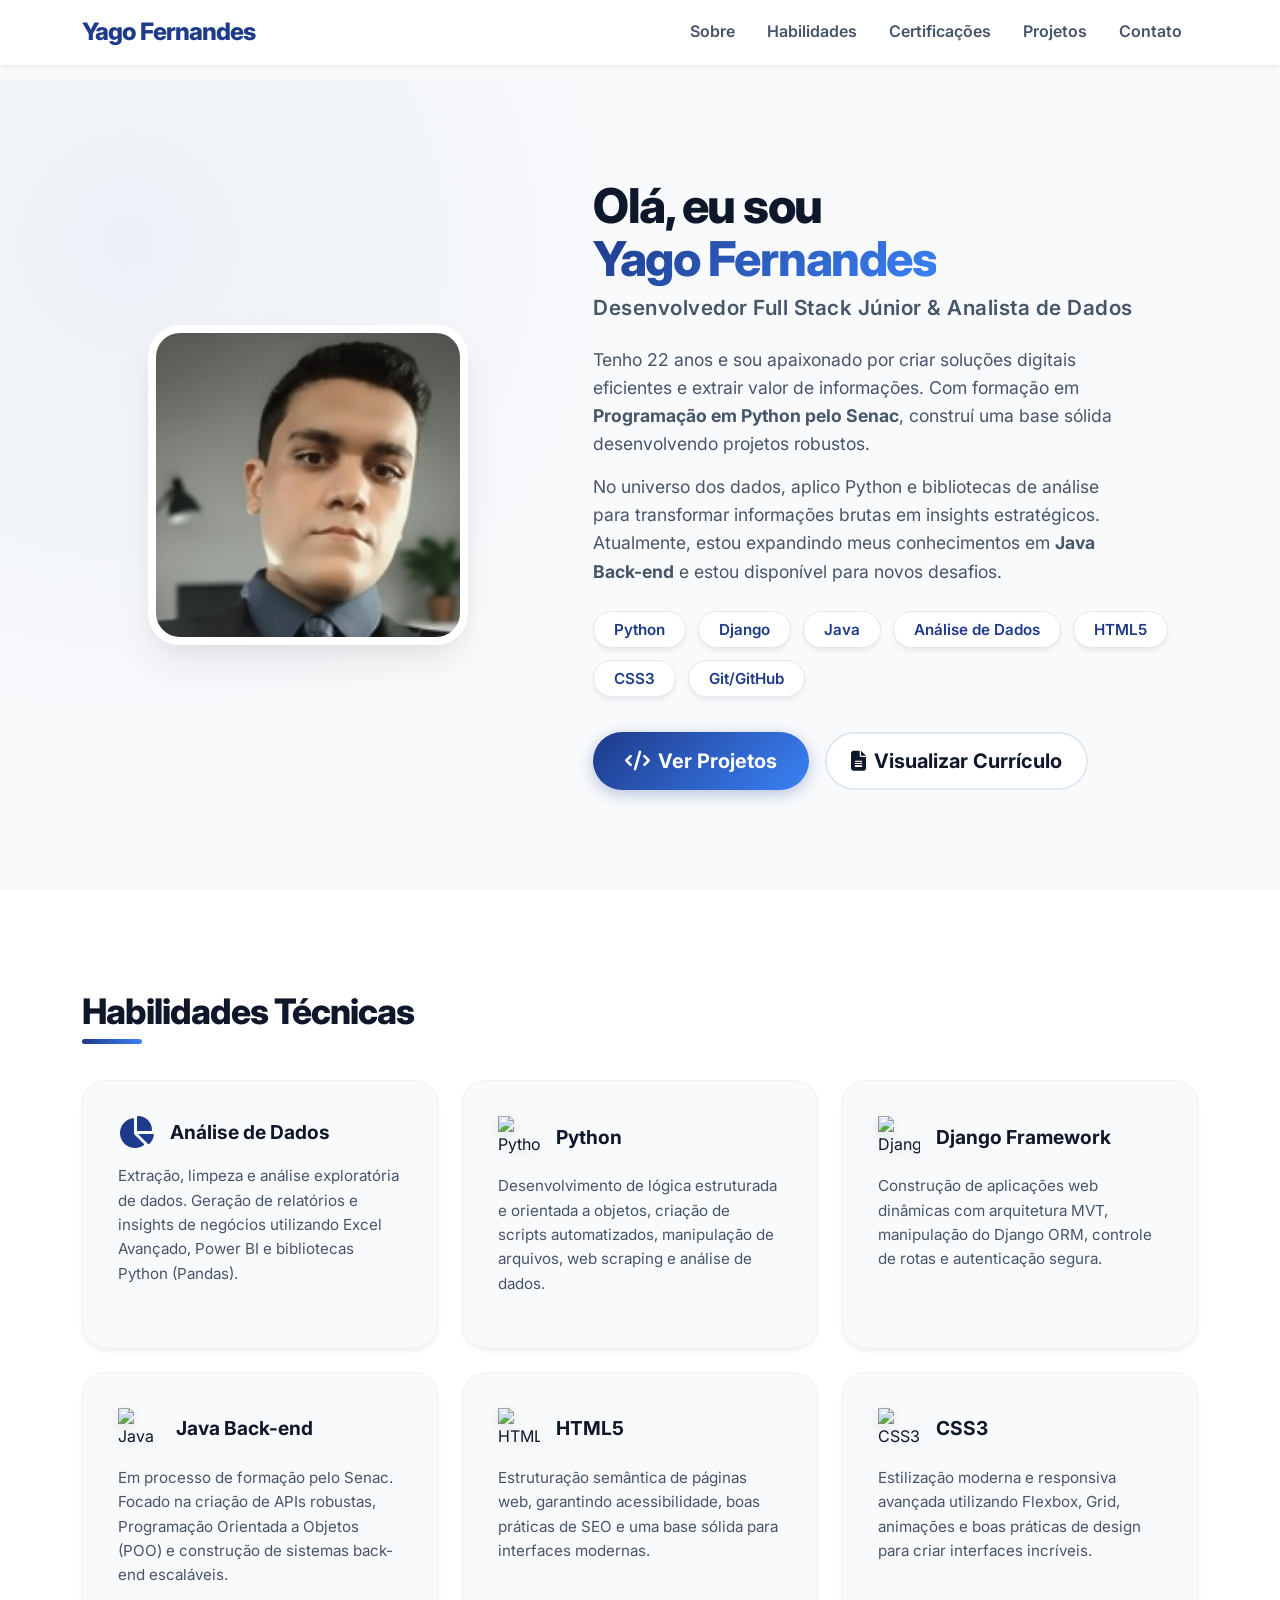
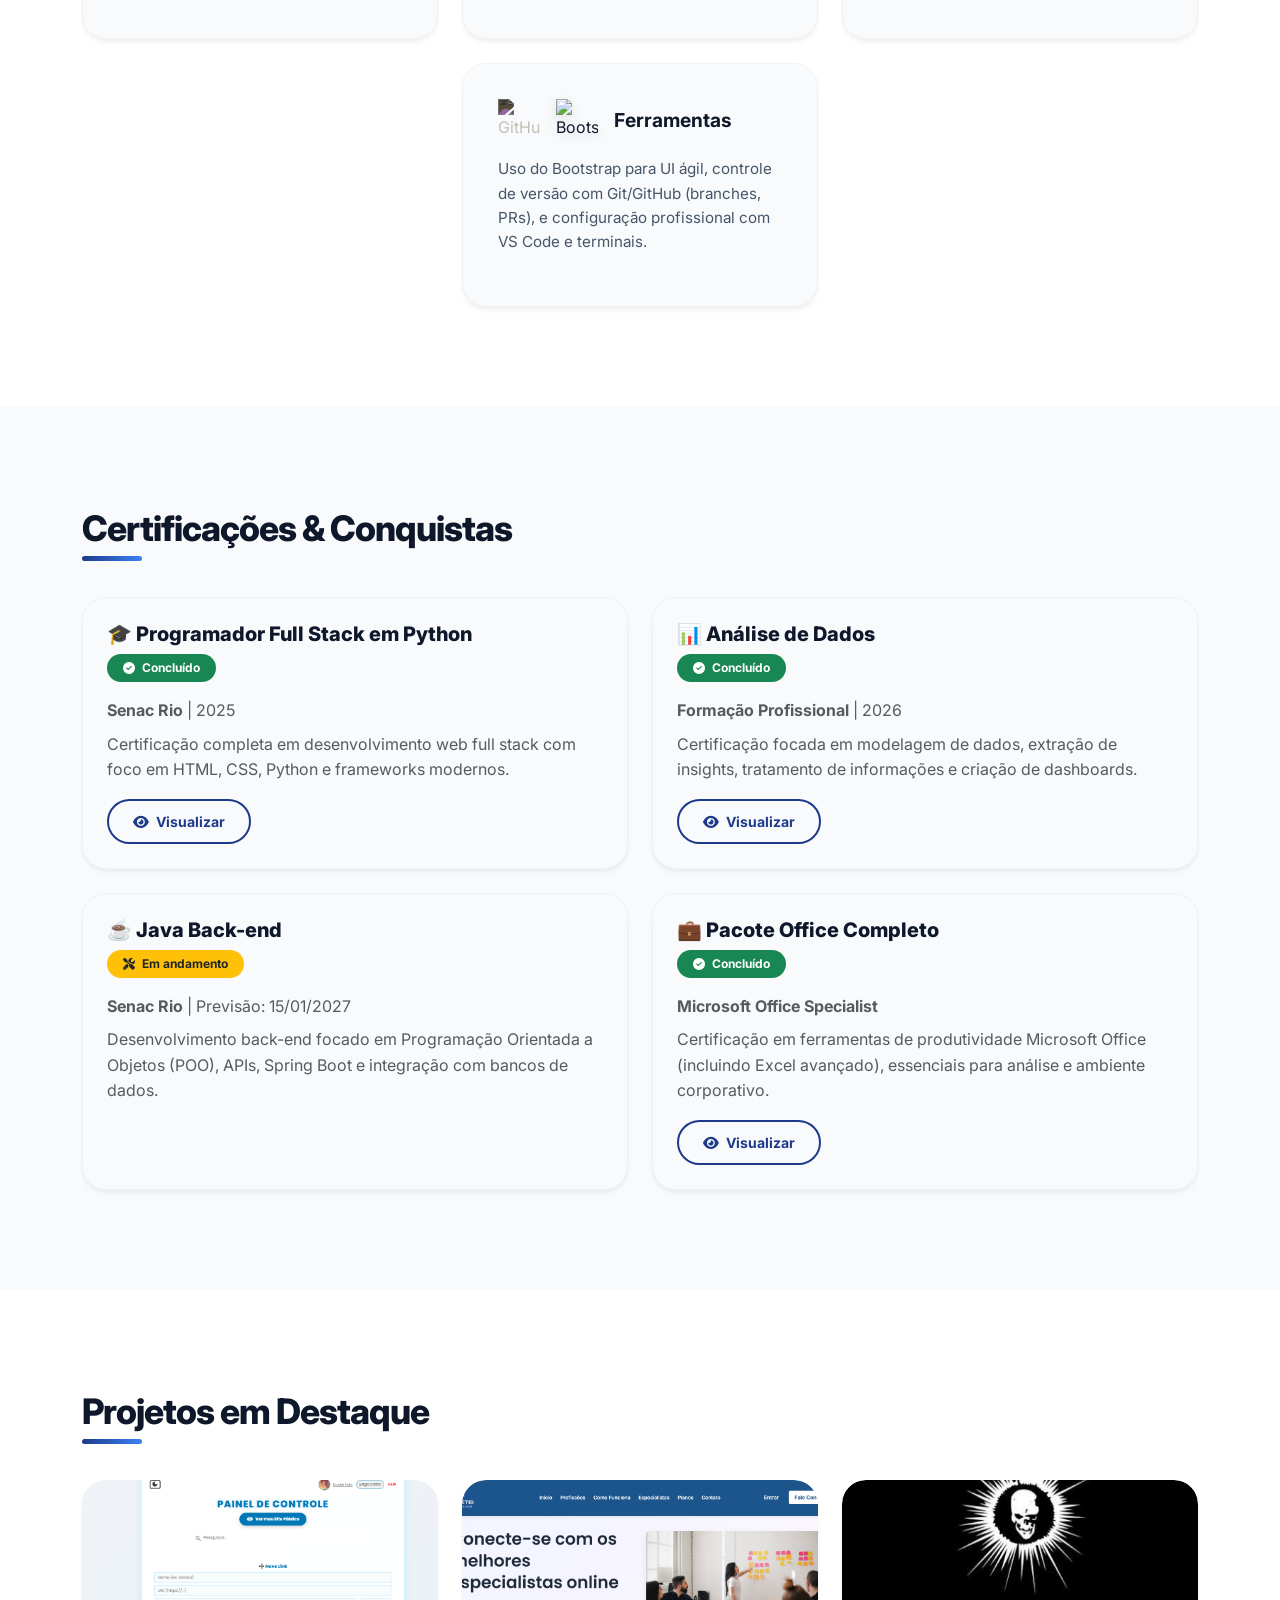
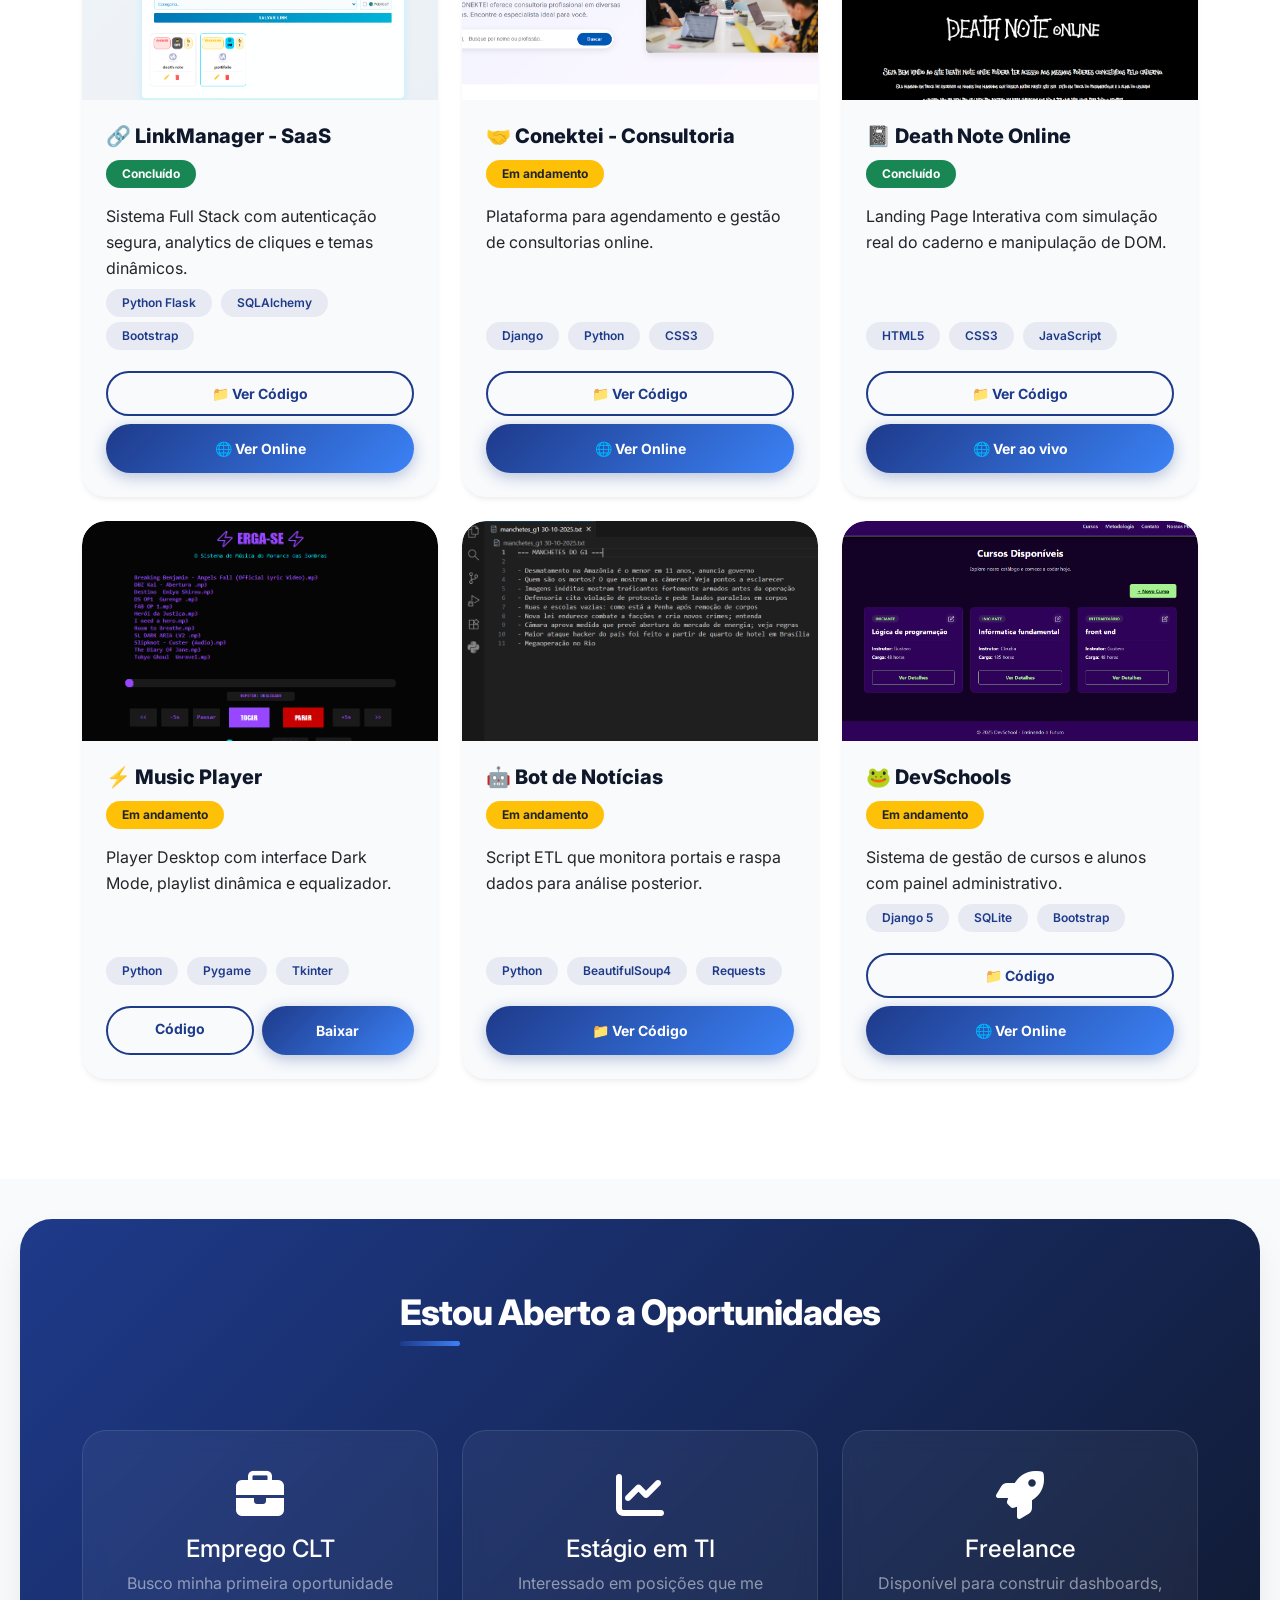
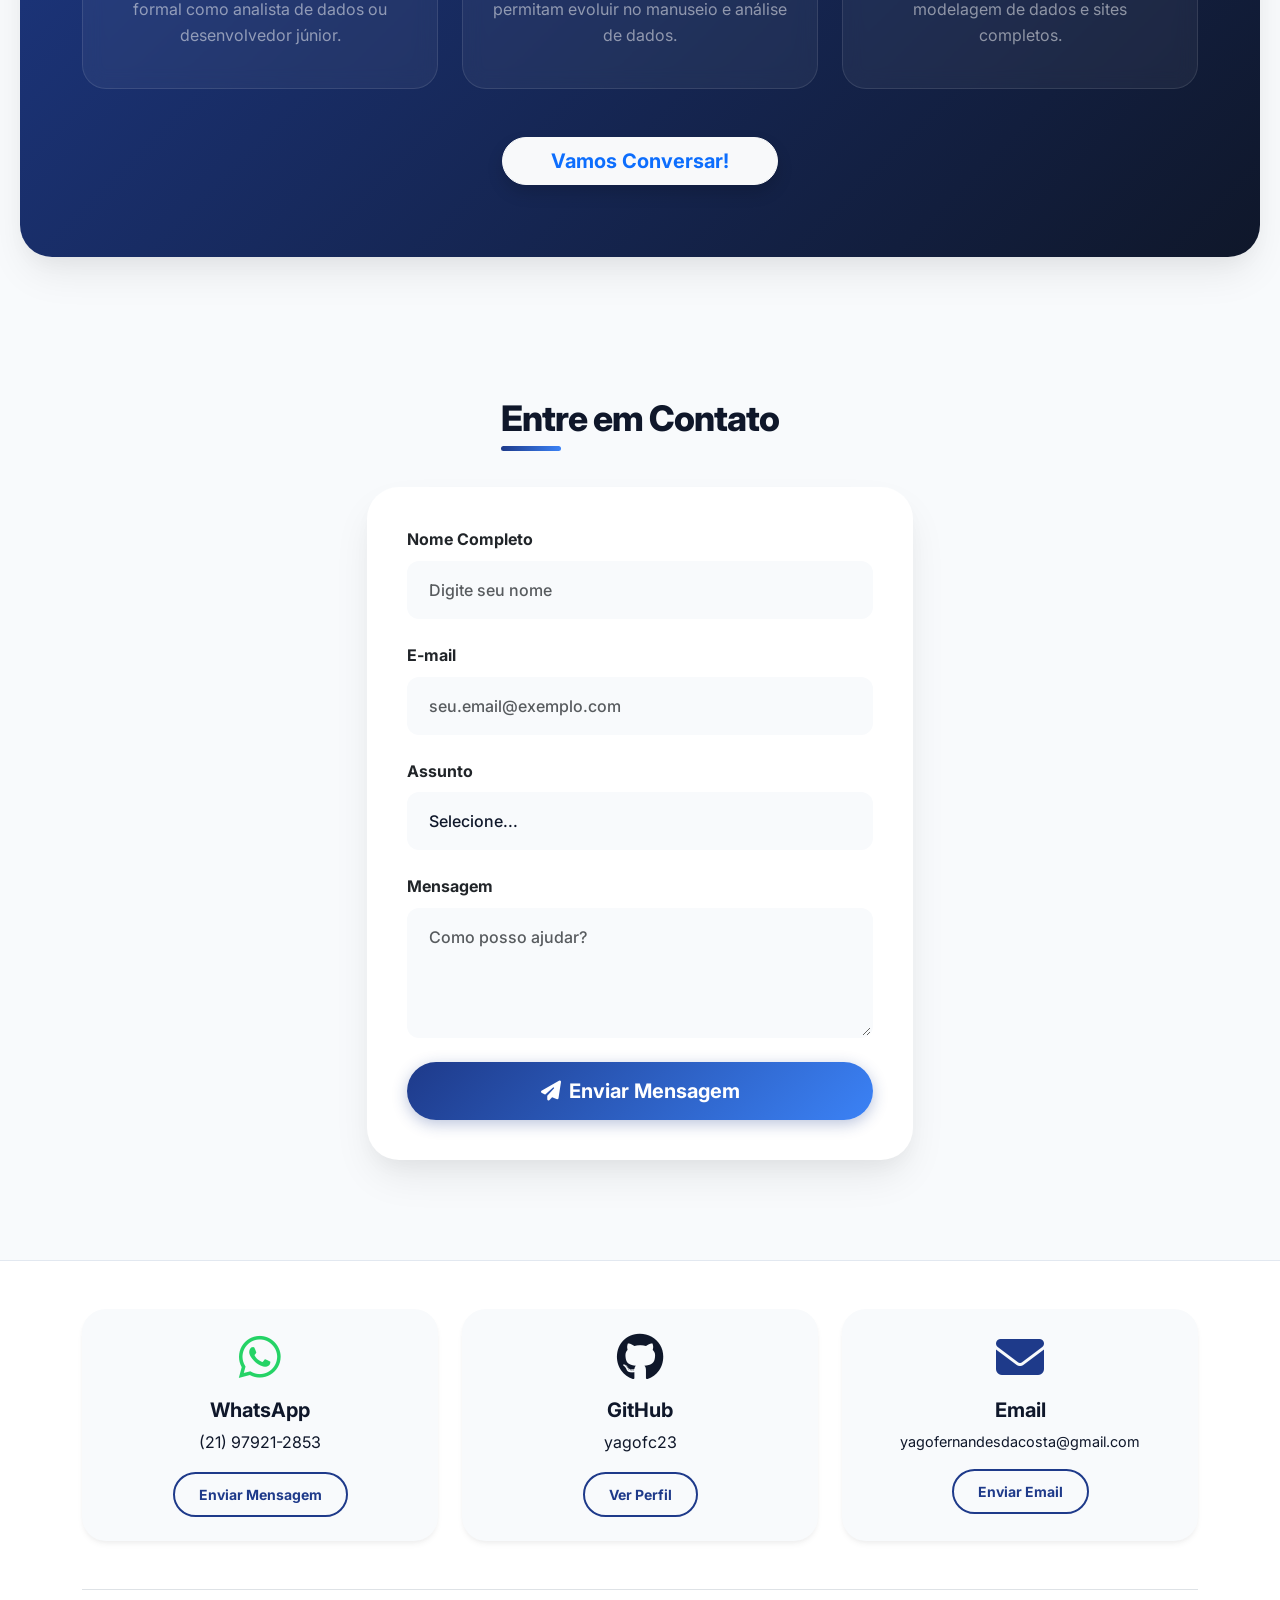
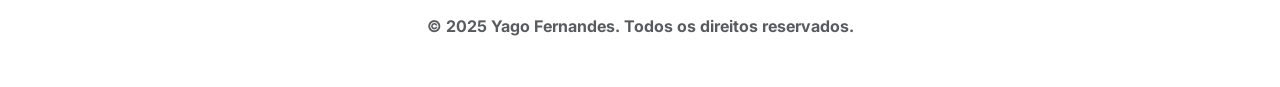
==== commit af79419f: "Update print statement from 'Hello' to 'Goodbye'" ====
--- a/index.html
+++ b/index.html
@@ -7,12 +7,10 @@
     <link class="portfolio-icon" rel="icon" href="data:image/svg+xml,<svg xmlns=%22http://www.w3.org/2000/svg%22 viewBox=%220 0 100 100%22><text y=%22.9em%22 font-size=%2290%22>👨‍💻</text></svg>">
 
     <title>Yago Fernandes | Desenvolvedor Full Stack & Analista de Dados</title>
-    <meta name="description" content="Desenvolvedor Full Stack Júnior e Analista de Dados, especializado em Python, SQL, HTML e CSS. Soluções web, automação e transformação de dados em insights estratégicos.">
     
-    <!-- Fontes do Google para um visual mais limpo -->
     <link rel="preconnect" href="https://fonts.googleapis.com">
     <link rel="preconnect" href="https://fonts.gstatic.com" crossorigin>
-    <link href="https://fonts.googleapis.com/css2?family=Inter:wght@400;600;700;800&display=swap" rel="stylesheet">
+    <link href="https://fonts.googleapis.com/css2?family=Inter:wght@400;500;600;700;800&display=swap" rel="stylesheet">
     
     <link href="https://cdn.jsdelivr.net/npm/bootstrap@5.3.0/dist/css/bootstrap.min.css" rel="stylesheet">
     <link rel="stylesheet" href="https://cdnjs.cloudflare.com/ajax/libs/font-awesome/6.4.0/css/all.min.css">
@@ -21,65 +19,54 @@
 <body>
     <nav class="navbar navbar-expand-lg fixed-top">
         <div class="container">
-            <a class="navbar-brand fw-bold" href="#sobre">Yago Fernandes</a>
-            <button class="navbar-toggler border-0" type="button" data-bs-toggle="collapse" data-bs-target="#navbarNav">
+            <a class="navbar-brand" href="#sobre">Yago Fernandes</a>
+            <button class="navbar-toggler border-0 shadow-none" type="button" data-bs-toggle="collapse" data-bs-target="#navbarNav">
                 <span class="navbar-toggler-icon"></span>
             </button>
             <div class="collapse navbar-collapse" id="navbarNav">
-                <ul class="navbar-nav ms-auto">
-                    <li class="nav-item">
-                        <a class="nav-link" href="#sobre">Sobre</a>
-                    </li>
-                    <li class="nav-item">
-                        <a class="nav-link" href="#habilidades">Habilidades</a>
-                    </li>
-                    <li class="nav-item">
-                        <a class="nav-link" href="#certificacoes">Certificações</a>
-                    </li>
-                    <li class="nav-item">
-                        <a class="nav-link" href="#projetos">Projetos</a>
-                    </li>
-                    <li class="nav-item">
-                        <a class="nav-link" href="#contato">Contato</a>
-                    </li>
+                <ul class="navbar-nav ms-auto fw-semibold">
+                    <li class="nav-item"><a class="nav-link px-3" href="#sobre">Sobre</a></li>
+                    <li class="nav-item"><a class="nav-link px-3" href="#habilidades">Habilidades</a></li>
+                    <li class="nav-item"><a class="nav-link px-3" href="#certificacoes">Certificações</a></li>
+                    <li class="nav-item"><a class="nav-link px-3" href="#projetos">Projetos</a></li>
+                    <li class="nav-item"><a class="nav-link px-3" href="#contato">Contato</a></li>
                 </ul>
             </div>
         </div>
     </nav>
 
-    <!-- SOBRE MIM (Antigo Início + Sobre) -->
+    <!-- SOBRE MIM -->
     <section id="sobre">
         <div class="container">
             <div class="row align-items-center">
-                <div class="col-md-5 text-center mb-4 mb-md-0">
-                    <img src="./image/fp%20vm.jpg" alt="Yago Fernandes - Desenvolvedor Full Stack" loading="lazy">
-                </div>
-                <div class="col-md-7">
-                    <h1 class="greeting">Olá, eu sou <span>Yago Fernandes</span></h1>
+                <div class="col-md-5 text-center mb-5 mb-md-0">
+                    <img src="./image/fp%20vm.jpg" alt="Yago Fernandes - Desenvolvedor Full Stack">
+                </div>
+                <div class="col-md-7 ps-md-5">
+                    <h1 class="greeting">Olá, eu sou <br><span>Yago Fernandes</span></h1>
                     <h2 class="role">Desenvolvedor Full Stack Júnior & Analista de Dados</h2>
                     
-                    <p>Tenho 22 anos e sou apaixonado por criar soluções digitais eficientes e extrair valor de informações. Com formação em <strong>Programação em Python pelo Senac</strong>, construí uma base sólida desenvolvendo projetos robustos com HTML, CSS, Python e Django.</p>
+                    <p>Tenho 22 anos e sou apaixonado por criar soluções digitais eficientes e extrair valor de informações. Com formação em <strong>Programação em Python pelo Senac</strong>, construí uma base sólida desenvolvendo projetos robustos.</p>
                     
-                    <p>No universo dos dados, aplico Python, bibliotecas de análise e SQL para transformar informações brutas em insights estratégicos. Estou disponível para projetos freelancers e oportunidades no mercado de tecnologia e dados.</p>
+                    <p>No universo dos dados, aplico Python e bibliotecas de análise para transformar informações brutas em insights estratégicos. Atualmente, estou expandindo meus conhecimentos em <strong>Java Back-end</strong> e estou disponível para novos desafios.</p>
                     
-                    <!-- Tags de Habilidades Rápidas -->
+                    <!-- Habilidades Rápidas -->
                     <div class="quick-skills">
                         <span class="badge">Python</span>
                         <span class="badge">Django</span>
-                        <span class="badge">SQL</span>
+                        <span class="badge">Java</span>
                         <span class="badge">Análise de Dados</span>
-                        <span class="badge">HTML5 & CSS3</span>
+                        <span class="badge">HTML5</span>
+                        <span class="badge">CSS3</span>
                         <span class="badge">Git/GitHub</span>
                     </div>
 
                     <div class="d-flex flex-column flex-sm-row gap-3 mt-4">
                         <a href="#projetos" class="btn btn-primary btn-lg"><i class="fas fa-code me-2"></i>Ver Projetos</a>
                         
-                        <!-- Botão Desktop (Modal) -->
                         <button type="button" class="btn btn-outline-light btn-lg d-none d-md-flex align-items-center" data-bs-toggle="modal" data-bs-target="#modalCurriculo">
                             <i class="fas fa-file-alt me-2"></i>Visualizar Currículo
                         </button>
-                        <!-- Botão Mobile (Download/Abrir) -->
                         <a href="./Currículo - Yago Fernandes.pdf" target="_blank" class="btn btn-outline-light btn-lg d-flex d-md-none align-items-center">
                             <i class="fas fa-file-alt me-2"></i>Abrir Currículo
                         </a>
@@ -94,65 +81,82 @@
         <div class="container">
             <h2 class="section-title">Habilidades Técnicas</h2>
             <div class="row g-4">
+                
+                <!-- Análise de Dados -->
                 <div class="col-md-6 col-lg-4">
                     <div class="skill-item">
                         <div class="skill-header d-flex align-items-center mb-3">
-                            <i class="fas fa-chart-pie fa-2x text-primary me-3" style="color: var(--primary-color) !important;"></i>
+                            <i class="fas fa-chart-pie fa-2x me-3" style="color: var(--primary-color);"></i>
                             <h5>Análise de Dados</h5>
                         </div>
-                        <p class="skill-desc">Extração, limpeza e análise exploratória de dados. Geração de relatórios, dashboards e insights de negócios utilizando Excel Avançado, Power BI e bibliotecas Python (Pandas).</p>
-                    </div>
-                </div>
-
+                        <p class="skill-desc">Extração, limpeza e análise exploratória de dados. Geração de relatórios e insights de negócios utilizando Excel Avançado, Power BI e bibliotecas Python (Pandas).</p>
+                    </div>
+                </div>
+
+                <!-- Python -->
                 <div class="col-md-6 col-lg-4">
                     <div class="skill-item">
                         <div class="skill-header d-flex align-items-center mb-3">
                             <img src="https://cdn.jsdelivr.net/gh/devicons/devicon/icons/python/python-original.svg" alt="Python" class="skill-logo me-3">
                             <h5>Python</h5>
                         </div>
-                        <p class="skill-desc">Desenvolvimento de lógica de programação estruturada e orientada a objetos, criação de scripts automatizados, manipulação de arquivos, web scraping e análise de dados.</p>
-                    </div>
-                </div>
-                
-                <div class="col-md-6 col-lg-4">
-                    <div class="skill-item">
-                        <div class="skill-header d-flex align-items-center mb-3">
-                            <img src="https://cdn.jsdelivr.net/gh/devicons/devicon/icons/mysql/mysql-original.svg" alt="SQL" class="skill-logo me-3">
-                            <h5>SQL (MySQL / SQLite)</h5>
-                        </div>
-                        <p class="skill-desc">Modelagem e estruturação de bancos de dados relacionais, criação de tabelas, relacionamentos, escrita de consultas analíticas e complexas, além de operações CRUD.</p>
-                    </div>
-                </div>
-                
-                <div class="col-md-6 col-lg-4">
-                    <div class="skill-item">
-                        <div class="skill-header d-flex align-items-center mb-3">
-                            <img src="https://cdn.jsdelivr.net/gh/devicons/devicon/icons/html5/html5-original.svg" alt="HTML5" class="skill-logo me-3">
-                            <img src="https://cdn.jsdelivr.net/gh/devicons/devicon/icons/css3/css3-original.svg" alt="CSS3" class="skill-logo me-3">
-                            <h5>HTML5 & CSS3</h5>
-                        </div>
-                        <p class="skill-desc">Estruturação semântica de páginas web e estilização moderna e responsiva avançada utilizando Flexbox, Grid e boas práticas de acessibilidade.</p>
-                    </div>
-                </div>
-
+                        <p class="skill-desc">Desenvolvimento de lógica estruturada e orientada a objetos, criação de scripts automatizados, manipulação de arquivos, web scraping e análise de dados.</p>
+                    </div>
+                </div>
+                
+                <!-- Django -->
                 <div class="col-md-6 col-lg-4">
                     <div class="skill-item">
                         <div class="skill-header d-flex align-items-center mb-3">
                             <img src="https://cdn.jsdelivr.net/gh/devicons/devicon/icons/django/django-plain.svg" alt="Django" class="skill-logo me-3">
                             <h5>Django Framework</h5>
                         </div>
-                        <p class="skill-desc">Construção de aplicações web dinâmicas com arquitetura MVT, manipulação do Django ORM, controle de rotas, autenticação segura e painel administrativo integrado.</p>
-                    </div>
-                </div>
-                
-                <div class="col-md-6 col-lg-4">
+                        <p class="skill-desc">Construção de aplicações web dinâmicas com arquitetura MVT, manipulação do Django ORM, controle de rotas e autenticação segura.</p>
+                    </div>
+                </div>
+
+                <!-- Java -->
+                <div class="col-md-6 col-lg-4">
+                    <div class="skill-item">
+                        <div class="skill-header d-flex align-items-center mb-3">
+                            <img src="https://cdn.jsdelivr.net/gh/devicons/devicon/icons/java/java-original.svg" alt="Java" class="skill-logo me-3">
+                            <h5>Java Back-end</h5>
+                        </div>
+                        <p class="skill-desc">Em processo de formação pelo Senac. Focado na criação de APIs robustas, Programação Orientada a Objetos (POO) e construção de sistemas back-end escaláveis.</p>
+                    </div>
+                </div>
+                
+                <!-- HTML5 -->
+                <div class="col-md-6 col-lg-4">
+                    <div class="skill-item">
+                        <div class="skill-header d-flex align-items-center mb-3">
+                            <img src="https://cdn.jsdelivr.net/gh/devicons/devicon/icons/html5/html5-original.svg" alt="HTML5" class="skill-logo me-3">
+                            <h5>HTML5</h5>
+                        </div>
+                        <p class="skill-desc">Estruturação semântica de páginas web, garantindo acessibilidade, boas práticas de SEO e uma base sólida para interfaces modernas.</p>
+                    </div>
+                </div>
+
+                <!-- CSS3 -->
+                <div class="col-md-6 col-lg-4">
+                    <div class="skill-item">
+                        <div class="skill-header d-flex align-items-center mb-3">
+                            <img src="https://cdn.jsdelivr.net/gh/devicons/devicon/icons/css3/css3-original.svg" alt="CSS3" class="skill-logo me-3">
+                            <h5>CSS3</h5>
+                        </div>
+                        <p class="skill-desc">Estilização moderna e responsiva avançada utilizando Flexbox, Grid, animações e boas práticas de design para criar interfaces incríveis.</p>
+                    </div>
+                </div>
+                
+                <!-- Ferramentas -->
+                <div class="col-md-6 col-lg-4 mx-auto">
                     <div class="skill-item">
                         <div class="skill-header d-flex align-items-center mb-3">
                             <img src="https://cdn.jsdelivr.net/gh/devicons/devicon/icons/github/github-original.svg" alt="GitHub" class="skill-logo me-3" style="filter: invert(0.8);">
                             <img src="https://cdn.jsdelivr.net/gh/devicons/devicon/icons/bootstrap/bootstrap-original.svg" alt="Bootstrap" class="skill-logo me-3">
                             <h5>Ferramentas</h5>
                         </div>
-                        <p class="skill-desc">Uso do Bootstrap para UI ágil, controle de versão avançado com Git/GitHub (branches, pull requests), e configuração profissional com VS Code e terminais.</p>
+                        <p class="skill-desc">Uso do Bootstrap para UI ágil, controle de versão com Git/GitHub (branches, PRs), e configuração profissional com VS Code e terminais.</p>
                     </div>
                 </div>
             </div>
@@ -165,74 +169,90 @@
             <h2 class="section-title">Certificações & Conquistas</h2>
             <div class="row g-4">
                 
+                <!-- Python -->
                 <div class="col-md-6">
                     <a href="#" data-bs-toggle="modal" data-bs-target="#modalCert1" class="certification-item p-4 h-100 d-none d-md-block text-decoration-none">
                         <h5>🎓 Programador Full Stack em Python</h5>
-                        <div class="mb-2 mt-2">
-                            <span class="badge bg-success"><i class="fas fa-check-circle me-1"></i> Concluído</span>
+                        <div class="mb-3 mt-2">
+                            <span class="badge bg-success rounded-pill px-3 py-2"><i class="fas fa-check-circle me-1"></i> Concluído</span>
                         </div>
                         <p class="text-muted mb-2"><strong>Senac Rio</strong> | 2025</p>
                         <p class="text-muted">Certificação completa em desenvolvimento web full stack com foco em HTML, CSS, Python e frameworks modernos.</p>
                         <div class="mt-3">
-                            <span class="btn btn-sm btn-outline-primary"><i class="fas fa-eye me-1"></i> Visualizar Certificado</span>
+                            <span class="btn btn-sm btn-outline-primary"><i class="fas fa-eye me-1"></i> Visualizar</span>
                         </div>
                     </a>
                     
                     <a href="./certificado python Full stack .pdf" target="_blank" class="certification-item p-4 h-100 d-block d-md-none text-decoration-none">
                         <h5>🎓 Programador Full Stack em Python</h5>
-                        <div class="mb-2 mt-2">
-                            <span class="badge bg-success"><i class="fas fa-check-circle me-1"></i> Concluído</span>
+                        <div class="mb-3 mt-2">
+                            <span class="badge bg-success rounded-pill px-3 py-2"><i class="fas fa-check-circle me-1"></i> Concluído</span>
                         </div>
                         <p class="text-muted mb-2"><strong>Senac Rio</strong> | 2025</p>
                         <p class="text-muted">Certificação completa em desenvolvimento web full stack com foco em HTML, CSS, Python e frameworks modernos.</p>
                     </a>
                 </div>        
                 
+                <!-- Análise de Dados (AGORA CONCLUÍDO) -->
+                <div class="col-md-6">
+                    <a href="#" data-bs-toggle="modal" data-bs-target="#modalCert3" class="certification-item p-4 h-100 d-none d-md-block text-decoration-none">
+                        <h5>📊 Análise de Dados</h5>
+                        <div class="mb-3 mt-2">
+                            <span class="badge bg-success rounded-pill px-3 py-2"><i class="fas fa-check-circle me-1"></i> Concluído</span>
+                        </div>
+                        <p class="text-muted mb-2"><strong>Formação Profissional</strong> | 2026</p>
+                        <p class="text-muted">Certificação focada em modelagem de dados, extração de insights, tratamento de informações e criação de dashboards.</p>
+                        <div class="mt-3">
+                            <span class="btn btn-sm btn-outline-primary"><i class="fas fa-eye me-1"></i> Visualizar</span>
+                        </div>
+                    </a>
+                    
+                    <a href="./certificado-analista-de-dados-sql.pdf" target="_blank" class="certification-item p-4 h-100 d-block d-md-none text-decoration-none">
+                        <h5>📊 Análise de Dados</h5>
+                        <div class="mb-3 mt-2">
+                            <span class="badge bg-success rounded-pill px-3 py-2"><i class="fas fa-check-circle me-1"></i> Concluído</span>
+                        </div>
+                        <p class="text-muted mb-2"><strong>Formação Profissional</strong> | 2026</p>
+                        <p class="text-muted">Certificação focada em modelagem de dados, extração de insights e tratamento de informações.</p>
+                    </a>
+                </div>
+
+                <!-- Java (EM ANDAMENTO) -->
+                <div class="col-md-6">
+                    <a href="#" class="certification-item p-4 h-100 d-none d-md-block text-decoration-none" onclick="event.preventDefault();">
+                        <h5>☕ Java Back-end</h5>
+                        <div class="mb-3 mt-2">
+                            <span class="badge bg-warning text-dark rounded-pill px-3 py-2"><i class="fas fa-tools me-1"></i> Em andamento</span>
+                        </div>
+                        <p class="text-muted mb-2"><strong>Senac Rio</strong> | Previsão: 15/01/2027</p>
+                        <p class="text-muted">Desenvolvimento back-end focado em Programação Orientada a Objetos (POO), APIs, Spring Boot e integração com bancos de dados.</p>
+                    </a>
+                </div>
+
+                <!-- Office -->
                 <div class="col-md-6">
                     <a href="#" data-bs-toggle="modal" data-bs-target="#modalCert2" class="certification-item p-4 h-100 d-none d-md-block text-decoration-none">
                         <h5>💼 Pacote Office Completo</h5>
-                        <div class="mb-2 mt-2">
-                            <span class="badge bg-success"><i class="fas fa-check-circle me-1"></i> Concluído</span>
-                        </div>
-                        <p class="text-muted mb-2"><strong>Microsoft Office Specialist</strong> | Concluído</p>
+                        <div class="mb-3 mt-2">
+                            <span class="badge bg-success rounded-pill px-3 py-2"><i class="fas fa-check-circle me-1"></i> Concluído</span>
+                        </div>
+                        <p class="text-muted mb-2"><strong>Microsoft Office Specialist</strong></p>
                         <p class="text-muted">Certificação em ferramentas de produtividade Microsoft Office (incluindo Excel avançado), essenciais para análise e ambiente corporativo.</p>
                         <div class="mt-3">
-                            <span class="btn btn-sm btn-outline-primary"><i class="fas fa-eye me-1"></i> Visualizar Certificado</span>
+                            <span class="btn btn-sm btn-outline-primary"><i class="fas fa-eye me-1"></i> Visualizar</span>
                         </div>
                     </a>
                     
                     <a href="./certificado do pacote office .pdf" target="_blank" class="certification-item p-4 h-100 d-block d-md-none text-decoration-none">
                         <h5>💼 Pacote Office Completo</h5>
-                        <div class="mb-2 mt-2">
-                            <span class="badge bg-success"><i class="fas fa-check-circle me-1"></i> Concluído</span>
-                        </div>
-                        <p class="text-muted mb-2"><strong>Microsoft Office Specialist</strong> | Concluído</p>
+                        <div class="mb-3 mt-2">
+                            <span class="badge bg-success rounded-pill px-3 py-2"><i class="fas fa-check-circle me-1"></i> Concluído</span>
+                        </div>
+                        <p class="text-muted mb-2"><strong>Microsoft Office Specialist</strong></p>
                         <p class="text-muted">Certificação em ferramentas de produtividade Microsoft Office.</p>
                     </a>
                 </div>
 
-                <div class="col-md-6 mx-auto">
-                    <a href="#" data-bs-toggle="modal" data-bs-target="#modalCert3" class="certification-item p-4 h-100 d-none d-md-block text-decoration-none">
-                        <h5>📊 Analista de Dados com SQL</h5>
-                        <div class="mb-2 mt-2">
-                            <span class="badge bg-warning text-dark"><i class="fas fa-tools me-1"></i> Em andamento</span>
-                        </div>
-                        <p class="text-muted mb-2"><strong>Senac (Rio)</strong></p>
-                        <p class="text-muted">Certificação focada em modelagem de banco de dados, consultas complexas e análise estruturada de informações utilizando SQL.</p>
-                        <div class="mt-3">
-                            <span class="btn btn-sm btn-outline-primary"><i class="fas fa-eye me-1"></i> Visualizar Certificado</span>
-                        </div>
-                    </a>
-                    
-                    <a href="./certificado-analista-de-dados-sql.pdf" target="_blank" class="certification-item p-4 h-100 d-block d-md-none text-decoration-none">
-                        <h5>📊 Analista de Dados com SQL</h5>
-                        <div class="mb-2 mt-2">
-                            <span class="badge bg-warning text-dark"><i class="fas fa-tools me-1"></i> Em andamento</span>
-                        </div>
-                        <p class="text-muted mb-2"><strong>Senac (Rio)</strong></p>
-                        <p class="text-muted">Certificação focada em modelagem de banco de dados e consultas complexas.</p>
-                    </a>
-                </div>
             </div>
         </div>
     </section>
@@ -245,14 +265,14 @@
                 
                 <div class="col-md-6 col-lg-4">
                     <div class="card h-100">
-                        <img src="./image/linkmanager-thumb.png" alt="LinkManager Dashboard" class="card-img-top" loading="lazy" style="height: 200px; object-fit: cover;">
-                        <div class="card-body d-flex flex-column">
+                        <img src="./image/linkmanager-thumb.png" alt="LinkManager Dashboard" class="card-img-top" loading="lazy" style="height: 220px; object-fit: cover;">
+                        <div class="card-body d-flex flex-column p-4">
                             <h5 class="card-title mb-1">🔗 LinkManager - SaaS</h5>
                             <div class="mb-3 mt-2">
-                                <span class="badge bg-success">Concluído</span>
+                                <span class="badge bg-success rounded-pill px-3 py-2">Concluído</span>
                             </div>
                             <div class="card-text flex-grow-1">
-                                <p class="mb-2"><strong>Gerenciador de Links:</strong> Sistema Full Stack com autenticação segura, analytics de cliques e temas dinâmicos.</p>
+                                <p class="mb-2">Sistema Full Stack com autenticação segura, analytics de cliques e temas dinâmicos.</p>
                             </div>
                             <div class="tech-tags mb-3">
                                 <span class="badge">Python Flask</span>
@@ -260,8 +280,8 @@
                                 <span class="badge">Bootstrap</span>
                             </div>
                             <div class="mt-auto d-grid gap-2">
-                                <a href="https://github.com/yagofc23/gerenciador-de-link" target="_blank" class="btn btn-outline-primary btn-sm">📁 Ver Código</a>
-                                <a href="https://linkmanager-yago.onrender.com" target="_blank" class="btn btn-primary btn-sm">🌐 Ver Online</a>
+                                <a href="https://github.com/yagofc23/gerenciador-de-link" target="_blank" class="btn btn-outline-primary btn-sm rounded-pill">📁 Ver Código</a>
+                                <a href="https://linkmanager-yago.onrender.com" target="_blank" class="btn btn-primary btn-sm rounded-pill">🌐 Ver Online</a>
                             </div>
                         </div>
                     </div>
@@ -269,14 +289,14 @@
 
                 <div class="col-md-6 col-lg-4">
                     <div class="card h-100">
-                        <img src="./image/conektei-thumb.png" alt="Conektei Plataforma" class="card-img-top" loading="lazy" style="height: 200px; object-fit: cover;">
-                        <div class="card-body d-flex flex-column">
+                        <img src="./image/conektei-thumb.png" alt="Conektei Plataforma" class="card-img-top" loading="lazy" style="height: 220px; object-fit: cover;">
+                        <div class="card-body d-flex flex-column p-4">
                             <h5 class="card-title mb-1">🤝 Conektei - Consultoria</h5>
                             <div class="mb-3 mt-2">
-                                <span class="badge bg-warning text-dark">Em andamento</span>
+                                <span class="badge bg-warning text-dark rounded-pill px-3 py-2">Em andamento</span>
                             </div>
                             <div class="card-text flex-grow-1">
-                                <p class="mb-2"><strong>Conectando Profissionais:</strong> Plataforma para agendamento e gestão de consultorias online.</p>
+                                <p class="mb-2">Plataforma para agendamento e gestão de consultorias online.</p>
                             </div>
                             <div class="tech-tags mb-3">
                                 <span class="badge">Django</span>
@@ -284,8 +304,8 @@
                                 <span class="badge">CSS3</span>
                             </div>
                             <div class="mt-auto d-grid gap-2">
-                                <a href="https://github.com/felipevitorino294-png/conektei" target="_blank" class="btn btn-outline-primary btn-sm">📁 Ver Código</a>
-                                <a href="https://conektei-plataforma.onrender.com/" target="_blank" class="btn btn-primary btn-sm">🌐 Ver Online</a>
+                                <a href="https://github.com/felipevitorino294-png/conektei" target="_blank" class="btn btn-outline-primary btn-sm rounded-pill">📁 Ver Código</a>
+                                <a href="https://conektei-plataforma.onrender.com/" target="_blank" class="btn btn-primary btn-sm rounded-pill">🌐 Ver Online</a>
                             </div>
                         </div>
                     </div>
@@ -293,14 +313,14 @@
                 
                 <div class="col-md-6 col-lg-4">
                     <div class="card h-100"> 
-                        <img src="./image/death%20note.png" alt="Death Note Online" class="card-img-top" loading="lazy" style="height: 200px; object-fit: cover;">
-                        <div class="card-body d-flex flex-column">
+                        <img src="./image/death%20note.png" alt="Death Note Online" class="card-img-top" loading="lazy" style="height: 220px; object-fit: cover;">
+                        <div class="card-body d-flex flex-column p-4">
                             <h5 class="card-title mb-1">📓 Death Note Online</h5>
                             <div class="mb-3 mt-2">
-                                <span class="badge bg-success">Concluído</span>
+                                <span class="badge bg-success rounded-pill px-3 py-2">Concluído</span>
                             </div>
                             <div class="card-text flex-grow-1">
-                                <p class="mb-2"><strong>Landing Page Interativa:</strong> Simulação real do caderno com manipulação de DOM e API EmailJS.</p>
+                                <p class="mb-2">Landing Page Interativa com simulação real do caderno e manipulação de DOM.</p>
                             </div>
                             <div class="tech-tags mb-3">
                                 <span class="badge">HTML5</span>
@@ -308,8 +328,8 @@
                                 <span class="badge">JavaScript</span>
                             </div>
                             <div class="mt-auto d-grid gap-2">
-                                <a href="https://github.com/yagofc23/Death-Note-online.git" target="_blank" class="btn btn-outline-primary btn-sm">📁 Ver Código</a>
-                                <a href="https://yagofc23.github.io/Death-Note-online/" target="_blank" class="btn btn-primary btn-sm">🌐 Ver ao vivo</a>
+                                <a href="https://github.com/yagofc23/Death-Note-online.git" target="_blank" class="btn btn-outline-primary btn-sm rounded-pill">📁 Ver Código</a>
+                                <a href="https://yagofc23.github.io/Death-Note-online/" target="_blank" class="btn btn-primary btn-sm rounded-pill">🌐 Ver ao vivo</a>
                             </div>
                         </div>
                     </div>
@@ -317,14 +337,14 @@
                 
                 <div class="col-md-6 col-lg-4">
                     <div class="card h-100">
-                        <img src="./image/music_player.png" class="card-img-top" alt="Music Player" style="height: 200px; object-fit: cover; object-position: top;">
-                        <div class="card-body d-flex flex-column">
-                            <h5 class="card-title mb-1">⚡ Music Player - Solo Leveling</h5>
+                        <img src="./image/music_player.png" class="card-img-top" alt="Music Player" style="height: 220px; object-fit: cover; object-position: top;">
+                        <div class="card-body d-flex flex-column p-4">
+                            <h5 class="card-title mb-1">⚡ Music Player</h5>
                             <div class="mb-3 mt-2">
-                                <span class="badge bg-warning text-dark">Em andamento</span>
+                                <span class="badge bg-warning text-dark rounded-pill px-3 py-2">Em andamento</span>
                             </div>
                             <div class="card-text flex-grow-1">
-                                <p class="mb-2"><strong>Player Desktop:</strong> Interface Dark Mode com playlist dinâmica e equalizador gráfico.</p>
+                                <p class="mb-2">Player Desktop com interface Dark Mode, playlist dinâmica e equalizador.</p>
                             </div>
                             <div class="tech-tags mb-3">
                                 <span class="badge">Python</span>
@@ -332,8 +352,8 @@
                                 <span class="badge">Tkinter</span>
                             </div>
                             <div class="mt-auto d-grid gap-2 d-md-flex">
-                                <a href="https://github.com/yagofc23/music-player" target="_blank" class="btn btn-outline-primary btn-sm flex-grow-1">Código</a>
-                                <a href="Player_Solo_Leveling.zip" class="btn btn-primary btn-sm flex-grow-1" download>Baixar</a>
+                                <a href="https://github.com/yagofc23/music-player" target="_blank" class="btn btn-outline-primary btn-sm rounded-pill flex-grow-1">Código</a>
+                                <a href="Player_Solo_Leveling.zip" class="btn btn-primary btn-sm rounded-pill flex-grow-1" download>Baixar</a>
                             </div>
                         </div>
                     </div>
@@ -341,14 +361,14 @@
 
                 <div class="col-md-6 col-lg-4">
                     <div class="card h-100">
-                        <img src="image/projeto%202.png" alt="Web Scraper Python" class="card-img-top" loading="lazy" style="height: 200px; object-fit: cover;">
-                        <div class="card-body d-flex flex-column">
-                            <h5 class="card-title mb-1">🤖 Bot de Notícias (Scraper)</h5>
+                        <img src="image/projeto%202.png" alt="Web Scraper Python" class="card-img-top" loading="lazy" style="height: 220px; object-fit: cover;">
+                        <div class="card-body d-flex flex-column p-4">
+                            <h5 class="card-title mb-1">🤖 Bot de Notícias</h5>
                             <div class="mb-3 mt-2">
-                                <span class="badge bg-warning text-dark">Em andamento</span>
+                                <span class="badge bg-warning text-dark rounded-pill px-3 py-2">Em andamento</span>
                             </div>
                             <div class="card-text flex-grow-1">
-                                <p class="mb-2"><strong>Automação de Dados:</strong> Script ETL que monitora portais e raspa dados para análise posterior.</p>
+                                <p class="mb-2">Script ETL que monitora portais e raspa dados para análise posterior.</p>
                             </div>
                             <div class="tech-tags mb-3">
                                 <span class="badge">Python</span>
@@ -356,7 +376,7 @@
                                 <span class="badge">Requests</span>
                             </div>
                             <div class="mt-auto d-grid gap-2">
-                                <a href="https://github.com/yagofc23/automacao-python-g1" target="_blank" class="btn btn-primary btn-sm">📁 Ver Código</a>
+                                <a href="https://github.com/yagofc23/automacao-python-g1" target="_blank" class="btn btn-primary btn-sm rounded-pill">📁 Ver Código</a>
                             </div>
                         </div>
                     </div>
@@ -364,14 +384,14 @@
 
                 <div class="col-md-6 col-lg-4">
                     <div class="card h-100">
-                        <img src="image/devSchool.png" alt="DevSchools" class="card-img-top" loading="lazy" style="height: 200px; object-fit: cover; object-position: top;">
-                        <div class="card-body d-flex flex-column">
-                            <h5 class="card-title mb-1">🐸 DevSchools - Ensino</h5>
+                        <img src="image/devSchool.png" alt="DevSchools" class="card-img-top" loading="lazy" style="height: 220px; object-fit: cover; object-position: top;">
+                        <div class="card-body d-flex flex-column p-4">
+                            <h5 class="card-title mb-1">🐸 DevSchools</h5>
                             <div class="mb-3 mt-2">
-                                <span class="badge bg-warning text-dark">Em andamento</span>
+                                <span class="badge bg-warning text-dark rounded-pill px-3 py-2">Em andamento</span>
                             </div>
                             <div class="card-text flex-grow-1">
-                                <p class="mb-2"><strong>Plataforma Educacional:</strong> Sistema para gestão de cursos e alunos com painel administrativo.</p>
+                                <p class="mb-2">Sistema de gestão de cursos e alunos com painel administrativo.</p>
                             </div>
                             <div class="tech-tags mb-3">
                                 <span class="badge">Django 5</span>
@@ -379,8 +399,8 @@
                                 <span class="badge">Bootstrap</span>
                             </div>
                             <div class="mt-auto d-grid gap-2">
-                                <a href="https://github.com/yagofc23/devSchools" target="_blank" class="btn btn-outline-primary btn-sm">📁 Código</a>
-                                <a href="https://yagofc2305.pythonanywhere.com/" target="_blank" class="btn btn-primary btn-sm">🌐 Ver Online</a>
+                                <a href="https://github.com/yagofc23/devSchools" target="_blank" class="btn btn-outline-primary btn-sm rounded-pill">📁 Código</a>
+                                <a href="https://yagofc2305.pythonanywhere.com/" target="_blank" class="btn btn-primary btn-sm rounded-pill">🌐 Ver Online</a>
                             </div>
                         </div>
                     </div>
@@ -391,34 +411,34 @@
     </section>
 
     <!-- OPORTUNIDADES -->
-    <section id="oportunidades">
-        <div class="container text-center">
-            <h2 class="section-title">Estou Aberto a Oportunidades</h2>
+    <section id="oportunidades" class="py-5">
+        <div class="container text-center py-4">
+            <h2 class="section-title text-white">Estou Aberto a Oportunidades</h2>
             <div class="row justify-content-center mt-5">
                 <div class="col-md-4 mb-4">
                     <div class="opportunity-item h-100">
-                        <i class="fas fa-briefcase fa-3x mb-3"></i>
-                        <h4>Emprego CLT</h4>
-                        <p class="mb-0">Busco minha primeira oportunidade formal como analista de dados ou desenvolvedor júnior.</p>
+                        <i class="fas fa-briefcase fa-3x mb-3 text-white"></i>
+                        <h4 class="text-white">Emprego CLT</h4>
+                        <p class="mb-0 text-white-50">Busco minha primeira oportunidade formal como analista de dados ou desenvolvedor júnior.</p>
                     </div>
                 </div>
                 <div class="col-md-4 mb-4">
                     <div class="opportunity-item h-100">
-                        <i class="fas fa-chart-line fa-3x mb-3"></i>
-                        <h4>Estágio em TI</h4>
-                        <p class="mb-0">Interessado em posições que me permitam evoluir no manuseio e análise de dados estruturados.</p>
+                        <i class="fas fa-chart-line fa-3x mb-3 text-white"></i>
+                        <h4 class="text-white">Estágio em TI</h4>
+                        <p class="mb-0 text-white-50">Interessado em posições que me permitam evoluir no manuseio e análise de dados.</p>
                     </div>
                 </div>
                 <div class="col-md-4 mb-4">
                     <div class="opportunity-item h-100">
-                        <i class="fas fa-rocket fa-3x mb-3"></i>
-                        <h4>Freelance</h4>
-                        <p class="mb-0">Disponível para construir dashboards, modelagem de dados e criação de sites completos.</p>
+                        <i class="fas fa-rocket fa-3x mb-3 text-white"></i>
+                        <h4 class="text-white">Freelance</h4>
+                        <p class="mb-0 text-white-50">Disponível para construir dashboards, modelagem de dados e sites completos.</p>
                     </div>
                 </div>
             </div>
             <div class="mt-4">
-                <a href="#contato" class="btn btn-light btn-lg text-primary fw-bold px-5">Vamos Conversar!</a>
+                <a href="#contato" class="btn btn-light btn-lg text-primary fw-bold px-5 rounded-pill shadow">Vamos Conversar!</a>
             </div>
         </div>
     </section>
@@ -429,30 +449,30 @@
             <h2 class="section-title text-center mx-auto" style="display: table;">Entre em Contato</h2>
             <div class="row justify-content-center mt-4">
                 <div class="col-md-8 col-lg-6">
-                    <form action="https://formspree.io/f/manlwnlq" method="POST" class="card p-4 shadow-sm">
-                        <div class="mb-3">
-                            <label for="nome" class="form-label">Nome Completo</label>
-                            <input type="text" class="form-control" id="nome" name="nome" required placeholder="Digite seu nome completo">
-                        </div>
-                        <div class="mb-3">
-                            <label for="email" class="form-label">E-mail</label>
+                    <form action="https://formspree.io/f/manlwnlq" method="POST" class="card p-4">
+                        <div class="mb-4">
+                            <label for="nome" class="form-label fw-bold">Nome Completo</label>
+                            <input type="text" class="form-control" id="nome" name="nome" required placeholder="Digite seu nome">
+                        </div>
+                        <div class="mb-4">
+                            <label for="email" class="form-label fw-bold">E-mail</label>
                             <input type="email" class="form-control" id="email" name="email" required placeholder="seu.email@exemplo.com">
                         </div>
-                        <div class="mb-3">
-                            <label for="assunto" class="form-label">Assunto</label>
+                        <div class="mb-4">
+                            <label for="assunto" class="form-label fw-bold">Assunto</label>
                             <select class="form-select" id="assunto" name="assunto">
-                                <option value="">Selecione o assunto...</option>
+                                <option value="">Selecione...</option>
                                 <option value="oportunidade_dados">Oportunidade (Dados)</option>
-                                <option value="oportunidade_dev">Oportunidade (Dev Full Stack)</option>
+                                <option value="oportunidade_dev">Oportunidade (Dev)</option>
                                 <option value="freelance">Projeto Freelance</option>
                                 <option value="outro">Outro</option>
                             </select>
                         </div>
                         <div class="mb-4">
-                            <label for="mensagem" class="form-label">Mensagem</label>
-                            <textarea class="form-control" id="mensagem" name="mensagem" rows="5" required placeholder="Tem um projeto ou oportunidade? Vamos conversar!"></textarea>
-                        </div>
-                        <button type="submit" class="btn btn-primary btn-lg w-100">
+                            <label for="mensagem" class="form-label fw-bold">Mensagem</label>
+                            <textarea class="form-control" id="mensagem" name="mensagem" rows="4" required placeholder="Como posso ajudar?"></textarea>
+                        </div>
+                        <button type="submit" class="btn btn-primary btn-lg w-100 rounded-pill">
                             <i class="fas fa-paper-plane me-2"></i>Enviar Mensagem
                         </button>
                     </form>
@@ -472,7 +492,7 @@
                         </div>
                         <h5 class="fw-bold">WhatsApp</h5>
                         <p class="mb-3">(21) 97921-2853</p>
-                        <a href="https://wa.me/5521979212853" target="_blank" class="btn btn-outline-primary btn-sm">
+                        <a href="https://wa.me/5521979212853" target="_blank" class="btn btn-outline-primary btn-sm rounded-pill">
                             Enviar Mensagem
                         </a>
                     </div>
@@ -485,7 +505,7 @@
                         </div>
                         <h5 class="fw-bold">GitHub</h5>
                         <p class="mb-3">yagofc23</p>
-                        <a href="https://github.com/yagofc23" target="_blank" class="btn btn-outline-primary btn-sm">
+                        <a href="https://github.com/yagofc23" target="_blank" class="btn btn-outline-primary btn-sm rounded-pill">
                             Ver Perfil
                         </a>
                     </div>
@@ -498,7 +518,7 @@
                         </div>
                         <h5 class="fw-bold">Email</h5>
                         <p class="mb-3" style="font-size: 0.9rem;">yagofernandesdacosta@gmail.com</p>
-                        <a href="mailto:yagofernandesdacosta@gmail.com" class="btn btn-outline-primary btn-sm">
+                        <a href="mailto:yagofernandesdacosta@gmail.com" class="btn btn-outline-primary btn-sm rounded-pill">
                             Enviar Email
                         </a>
                     </div>
@@ -506,7 +526,7 @@
             </div>
             
             <div class="text-center mt-4 pt-4 border-top">
-                <p class="mb-0 text-muted">&copy; 2025 Yago Fernandes. Todos os direitos reservados.</p>
+                <p class="mb-0 text-muted fw-bold">&copy; 2025 Yago Fernandes. Todos os direitos reservados.</p>
             </div>
         </div>
     </footer>
@@ -514,18 +534,18 @@
     <!-- MODAIS (Currículo e Certificados) -->
     <div class="modal fade" id="modalCurriculo" tabindex="-1" aria-hidden="true">
         <div class="modal-dialog modal-xl modal-dialog-centered">
-            <div class="modal-content">
-                <div class="modal-header">
+            <div class="modal-content bg-white">
+                <div class="modal-header border-0 pb-0">
                     <h5 class="modal-title fw-bold">Currículo - Yago Fernandes</h5>
                     <div>
-                        <a href="./Currículo - Yago Fernandes.pdf" target="_blank" class="btn btn-sm btn-primary me-2">
+                        <a href="./Currículo - Yago Fernandes.pdf" target="_blank" class="btn btn-sm btn-primary rounded-pill me-2">
                             <i class="fas fa-external-link-alt me-1"></i> Abrir em nova aba
                         </a>
                         <button type="button" class="btn-close" data-bs-dismiss="modal" aria-label="Fechar"></button>
                     </div>
                 </div>
-                <div class="modal-body p-0" style="height: 80vh;">
-                    <iframe src="./Currículo - Yago Fernandes.pdf" width="100%" height="100%" style="border: none;"></iframe>
+                <div class="modal-body p-4" style="height: 80vh;">
+                    <iframe src="./Currículo - Yago Fernandes.pdf" width="100%" height="100%" style="border: none; border-radius: 12px;"></iframe>
                 </div>
             </div>
         </div>
@@ -533,18 +553,18 @@
 
     <div class="modal fade" id="modalCert1" tabindex="-1" aria-hidden="true">
         <div class="modal-dialog modal-xl modal-dialog-centered">
-            <div class="modal-content">
-                <div class="modal-header">
+            <div class="modal-content bg-white">
+                <div class="modal-header border-0 pb-0">
                     <h5 class="modal-title fw-bold">Certificado Python Full Stack</h5>
                     <div>
-                        <a href="./certificado python Full stack .pdf" target="_blank" class="btn btn-sm btn-primary me-2">
+                        <a href="./certificado python Full stack .pdf" target="_blank" class="btn btn-sm btn-primary rounded-pill me-2">
                             <i class="fas fa-external-link-alt me-1"></i> Abrir
                         </a>
                         <button type="button" class="btn-close" data-bs-dismiss="modal" aria-label="Fechar"></button>
                     </div>
                 </div>
-                <div class="modal-body p-0" style="height: 80vh;">
-                    <iframe src="./certificado python Full stack .pdf" width="100%" height="100%" style="border: none;"></iframe>
+                <div class="modal-body p-4" style="height: 80vh;">
+                    <iframe src="./certificado python Full stack .pdf" width="100%" height="100%" style="border: none; border-radius: 12px;"></iframe>
                 </div>
             </div>
         </div>
@@ -552,18 +572,18 @@
 
     <div class="modal fade" id="modalCert2" tabindex="-1" aria-hidden="true">
         <div class="modal-dialog modal-xl modal-dialog-centered">
-            <div class="modal-content">
-                <div class="modal-header">
+            <div class="modal-content bg-white">
+                <div class="modal-header border-0 pb-0">
                     <h5 class="modal-title fw-bold">Certificado Pacote Office</h5>
                     <div>
-                        <a href="./certificado do pacote office .pdf" target="_blank" class="btn btn-sm btn-primary me-2">
+                        <a href="./certificado do pacote office .pdf" target="_blank" class="btn btn-sm btn-primary rounded-pill me-2">
                             <i class="fas fa-external-link-alt me-1"></i> Abrir
                         </a>
                         <button type="button" class="btn-close" data-bs-dismiss="modal" aria-label="Fechar"></button>
                     </div>
                 </div>
-                <div class="modal-body p-0" style="height: 80vh;">
-                    <iframe src="./certificado do pacote office .pdf" width="100%" height="100%" style="border: none;"></iframe>
+                <div class="modal-body p-4" style="height: 80vh;">
+                    <iframe src="./certificado do pacote office .pdf" width="100%" height="100%" style="border: none; border-radius: 12px;"></iframe>
                 </div>
             </div>
         </div>
@@ -571,18 +591,18 @@
 
     <div class="modal fade" id="modalCert3" tabindex="-1" aria-hidden="true">
         <div class="modal-dialog modal-xl modal-dialog-centered">
-            <div class="modal-content">
-                <div class="modal-header">
+            <div class="modal-content bg-white">
+                <div class="modal-header border-0 pb-0">
                     <h5 class="modal-title fw-bold">Certificado Analista de Dados</h5>
                     <div>
-                        <a href="./certificado-analista-de-dados-sql.pdf" target="_blank" class="btn btn-sm btn-primary me-2">
+                        <a href="./certificado-analista-de-dados-sql.pdf" target="_blank" class="btn btn-sm btn-primary rounded-pill me-2">
                             <i class="fas fa-external-link-alt me-1"></i> Abrir
                         </a>
                         <button type="button" class="btn-close" data-bs-dismiss="modal" aria-label="Fechar"></button>
                     </div>
                 </div>
-                <div class="modal-body p-0" style="height: 80vh;">
-                    <iframe src="./certificado-analista-de-dados-sql.pdf" width="100%" height="100%" style="border: none;"></iframe>
+                <div class="modal-body p-4" style="height: 80vh;">
+                    <iframe src="./certificado-analista-de-dados-sql.pdf" width="100%" height="100%" style="border: none; border-radius: 12px;"></iframe>
                 </div>
             </div>
         </div>
@@ -590,21 +610,15 @@
 
     <script src="https://cdn.jsdelivr.net/npm/bootstrap@5.3.0/dist/js/bootstrap.bundle.min.js"></script>
     <script>
-        // Rolagem suave
         document.querySelectorAll('a[href^="#"]').forEach(anchor => {
             anchor.addEventListener('click', function (e) {
                 e.preventDefault();
                 const target = document.querySelector(this.getAttribute('href'));
                 if (target) {
-                    // Pega a altura da navbar para não sobrepor o título da seção
                     const headerOffset = 80;
                     const elementPosition = target.getBoundingClientRect().top;
                     const offsetPosition = elementPosition + window.pageYOffset - headerOffset;
-
-                    window.scrollTo({
-                        top: offsetPosition,
-                        behavior: 'smooth'
-                    });
+                    window.scrollTo({ top: offsetPosition, behavior: 'smooth' });
                 }
             });
         });
--- a/style.css
+++ b/style.css
@@ -1,17 +1,26 @@
 :root {
-    --bg-body: #ffffff;
-    --bg-alt: #f8fafc;
+    --bg-body: #f8fafc; /* Fundo levemente acinzentado para os cartões flutuarem */
+    --bg-card: #ffffff;
     --text-main: #0f172a;
     --text-muted: #475569;
-    --primary-color: #1e3a8a; /* Azul escuro profissional */
+    --primary-color: #1e3a8a; /* Azul escuro imponente */
     --primary-hover: #172554;
-    --accent-color: #2563eb;
+    --accent-color: #3b82f6;
     --border-color: #e2e8f0;
-    --card-bg: #ffffff;
-    --shadow-sm: 0 1px 3px rgba(0,0,0,0.1);
-    --shadow-md: 0 4px 6px -1px rgba(0,0,0,0.1);
-    --shadow-lg: 0 10px 15px -3px rgba(0,0,0,0.1);
-    --transition: all 0.3s ease;
+    
+    /* Sombras modernas e difusas */
+    --shadow-sm: 0 4px 6px -1px rgba(0,0,0,0.05), 0 2px 4px -1px rgba(0,0,0,0.03);
+    --shadow-md: 0 10px 25px -5px rgba(0,0,0,0.05), 0 8px 10px -6px rgba(0,0,0,0.01);
+    --shadow-lg: 0 20px 40px -5px rgba(0,0,0,0.08), 0 10px 20px -5px rgba(0,0,0,0.04);
+    --shadow-hover: 0 25px 50px -12px rgba(30, 58, 138, 0.25);
+    
+    /* Arredondamento extremo para tirar o aspecto quadrado */
+    --radius-sm: 12px;
+    --radius-md: 24px;
+    --radius-lg: 32px;
+    --radius-pill: 50px;
+    
+    --transition: all 0.4s cubic-bezier(0.4, 0, 0.2, 1);
 }
 
 * {
@@ -21,391 +30,422 @@
 }
 
 body {
-    font-family: 'Inter', 'Segoe UI', Roboto, Helvetica, Arial, sans-serif;
+    font-family: 'Inter', 'Segoe UI', sans-serif;
     line-height: 1.6;
     background-color: var(--bg-body);
     color: var(--text-main);
-    padding-top: 80px; /* Compensa a navbar fixa */
+    padding-top: 80px;
     -webkit-font-smoothing: antialiased;
 }
 
-/* Navbar */
+/* Navbar Flutuante */
 .navbar {
-    background-color: rgba(255, 255, 255, 0.98) !important;
-    backdrop-filter: blur(10px);
-    box-shadow: var(--shadow-sm);
-    border-bottom: 1px solid var(--border-color);
+    background-color: rgba(255, 255, 255, 0.85) !important;
+    backdrop-filter: blur(12px);
+    -webkit-backdrop-filter: blur(12px);
+    box-shadow: var(--shadow-sm);
+    border-bottom: 1px solid rgba(255,255,255,0.5);
+    transition: var(--transition);
 }
 
 .navbar-brand {
     font-size: 1.5rem !important;
     color: var(--primary-color) !important;
-    letter-spacing: -0.5px;
+    font-weight: 800 !important;
+    letter-spacing: -1px;
 }
 
 .nav-link {
     font-weight: 600;
     color: var(--text-muted) !important;
     transition: var(--transition);
+    position: relative;
+}
+
+.nav-link::after {
+    content: '';
+    position: absolute;
+    width: 0;
+    height: 2px;
+    bottom: 0;
+    left: 50%;
+    background-color: var(--primary-color);
+    transition: var(--transition);
+    transform: translateX(-50%);
+}
+
+.nav-link:hover::after, .nav-link.active::after {
+    width: 80%;
 }
 
 .nav-link:hover, .nav-link.active {
     color: var(--primary-color) !important;
 }
 
-/* Sobre Mim (Nova Hero Section) */
+/* Sobre Mim (Hero) */
 #sobre {
-    padding: 80px 0;
-    background-color: var(--bg-body);
+    padding: 100px 0;
+    background: radial-gradient(circle at 10% 20%, rgba(30, 58, 138, 0.05) 0%, transparent 40%);
 }
 
 #sobre img {
-    width: 300px;
-    height: 300px;
+    width: 320px;
+    height: 320px;
     object-fit: cover;
-    border-radius: 50%;
-    border: 4px solid var(--border-color);
+    border-radius: var(--radius-lg);
+    border: 8px solid var(--bg-card);
     box-shadow: var(--shadow-lg);
     transition: var(--transition);
+    position: relative;
 }
 
 #sobre img:hover {
-    border-color: var(--primary-color);
-    transform: translateY(-5px);
+    transform: translateY(-10px) scale(1.02);
+    box-shadow: var(--shadow-hover);
 }
 
 .greeting {
-    font-size: 2.5rem;
+    font-size: 3rem;
     font-weight: 800;
     color: var(--text-main);
     margin-bottom: 10px;
-    letter-spacing: -1px;
+    letter-spacing: -1.5px;
+    line-height: 1.1;
 }
 
 .greeting span {
-    color: var(--primary-color);
+    background: linear-gradient(135deg, var(--primary-color), var(--accent-color));
+    -webkit-background-clip: text;
+    -webkit-text-fill-color: transparent;
 }
 
 .role {
-    font-size: 1.25rem;
+    font-size: 1.3rem;
     font-weight: 600;
     color: var(--text-muted);
-    margin-bottom: 20px;
-    text-transform: uppercase;
-    letter-spacing: 1px;
+    margin-bottom: 25px;
+    letter-spacing: 0.5px;
 }
 
 #sobre p {
     color: var(--text-muted);
     font-size: 1.1rem;
     margin-bottom: 15px;
-}
-
-/* Tags de Habilidades no Sobre */
+    max-width: 90%;
+}
+
+/* Tags de Habilidades (Pílulas) */
 .quick-skills {
     display: flex;
     flex-wrap: wrap;
-    gap: 10px;
-    margin-top: 20px;
-    margin-bottom: 25px;
+    gap: 12px;
+    margin-top: 25px;
+    margin-bottom: 35px;
 }
 
 .quick-skills .badge {
-    background-color: var(--bg-alt);
+    background-color: var(--bg-card);
     color: var(--primary-color);
     border: 1px solid var(--border-color);
-    padding: 8px 16px;
-    font-size: 0.9rem;
+    padding: 10px 20px;
+    font-size: 0.95rem;
     font-weight: 600;
-    border-radius: 50px;
+    border-radius: var(--radius-pill);
+    box-shadow: var(--shadow-sm);
     transition: var(--transition);
 }
 
 .quick-skills .badge:hover {
     background-color: var(--primary-color);
     color: #fff;
-}
-
-/* Seções Gerais */
+    transform: translateY(-3px);
+    box-shadow: var(--shadow-md);
+}
+
+/* Seções */
 section {
-    padding: 80px 0;
+    padding: 100px 0;
 }
 
 #habilidades, #projetos {
-    background-color: var(--bg-alt);
+    background-color: #ffffff;
 }
 
 .section-title {
-    font-size: 2rem;
+    font-size: 2.2rem;
     font-weight: 800;
     color: var(--text-main);
     margin-bottom: 3rem;
     position: relative;
     display: inline-block;
+    letter-spacing: -1px;
 }
 
 .section-title::after {
     content: '';
     position: absolute;
-    bottom: -10px;
+    bottom: -12px;
     left: 0;
-    width: 50px;
+    width: 60px;
+    height: 5px;
+    background: linear-gradient(90deg, var(--primary-color), var(--accent-color));
+    border-radius: var(--radius-pill);
+}
+
+/* Habilidades Cards (Soft UI) */
+.skill-item {
+    background: var(--bg-body);
+    padding: 35px;
+    border-radius: var(--radius-md);
+    border: 1px solid rgba(0,0,0,0.03);
+    box-shadow: var(--shadow-sm);
+    transition: var(--transition);
+    height: 100%;
+    position: relative;
+    overflow: hidden;
+}
+
+.skill-item::before {
+    content: '';
+    position: absolute;
+    top: 0;
+    left: 0;
+    width: 100%;
     height: 4px;
-    background-color: var(--primary-color);
-    border-radius: 2px;
-}
-
-/* Habilidades Cards */
-.skill-item {
-    background: var(--card-bg);
-    padding: 24px;
-    border-radius: 12px;
-    border: 1px solid var(--border-color);
-    box-shadow: var(--shadow-sm);
-    transition: var(--transition);
-    height: 100%;
+    background: linear-gradient(90deg, var(--primary-color), var(--accent-color));
+    opacity: 0;
+    transition: var(--transition);
 }
 
 .skill-item:hover {
-    transform: translateY(-5px);
+    transform: translateY(-8px);
     box-shadow: var(--shadow-md);
-    border-color: var(--primary-color);
+    background: #ffffff;
+}
+
+.skill-item:hover::before {
+    opacity: 1;
 }
 
 .skill-logo {
-    width: 36px;
-    height: 36px;
-    transition: var(--transition);
+    width: 42px;
+    height: 42px;
+    transition: var(--transition);
+    filter: drop-shadow(0 4px 6px rgba(0,0,0,0.1));
 }
 
 .skill-item:hover .skill-logo {
-    transform: scale(1.1);
+    transform: scale(1.1) rotate(5deg);
 }
 
 .skill-header h5 {
     font-weight: 700;
     color: var(--text-main);
     margin: 0;
+    font-size: 1.2rem;
 }
 
 .skill-desc {
     font-size: 0.95rem;
     color: var(--text-muted);
     margin-top: 15px;
-    line-height: 1.5;
+    line-height: 1.6;
 }
 
 /* Certificações */
 .certification-item {
-    background: var(--card-bg);
-    border-radius: 12px;
-    border: 1px solid var(--border-color);
-    border-left: 5px solid var(--primary-color);
+    background: var(--bg-body);
+    border-radius: var(--radius-md);
+    border: 1px solid rgba(0,0,0,0.03);
     box-shadow: var(--shadow-sm);
     transition: var(--transition);
     display: block;
     color: inherit;
+    position: relative;
 }
 
 .certification-item:hover {
-    transform: translateY(-5px);
+    transform: translateY(-8px);
     box-shadow: var(--shadow-md);
+    background: #ffffff;
     color: inherit;
 }
 
 .certification-item h5 {
     color: var(--text-main);
-    font-weight: 700;
-}
-
-/* Projetos */
+    font-weight: 800;
+}
+
+/* Projetos (Cards Flutuantes) */
 .card {
-    border: 1px solid var(--border-color);
-    border-radius: 12px;
-    background: var(--card-bg);
+    border: none;
+    border-radius: var(--radius-md);
+    background: var(--bg-body);
     box-shadow: var(--shadow-sm);
     transition: var(--transition);
     overflow: hidden;
 }
 
 .card:hover {
-    transform: translateY(-8px);
+    transform: translateY(-10px);
+    box-shadow: var(--shadow-hover);
+    background: #ffffff;
+}
+
+.card-img-top {
+    border-bottom: none;
+    border-radius: var(--radius-md) var(--radius-md) 0 0;
+    transition: var(--transition);
+}
+
+.card:hover .card-img-top {
+    transform: scale(1.03);
+}
+
+.card-title {
+    color: var(--text-main);
+    font-weight: 800;
+}
+
+.tech-tags .badge {
+    background-color: rgba(30, 58, 138, 0.08) !important;
+    color: var(--primary-color) !important;
+    font-weight: 600;
+    padding: 8px 16px;
+    border-radius: var(--radius-pill);
+    margin-right: 5px;
+    margin-bottom: 5px;
+}
+
+/* Formulário */
+#contato .card {
+    background: var(--bg-card);
+    border: none;
+    border-radius: var(--radius-lg);
     box-shadow: var(--shadow-lg);
-    border-color: var(--primary-color);
-}
-
-.card-img-top {
-    border-bottom: 1px solid var(--border-color);
-}
-
-.card-title {
-    color: var(--text-main);
-    font-weight: 700;
-}
-
-.card-text {
-    color: var(--text-muted);
-    font-size: 0.95rem;
-}
-
-.tech-tags .badge {
-    background-color: var(--bg-alt) !important;
-    color: var(--primary-color) !important;
-    border: 1px solid var(--border-color) !important;
-    font-weight: 600;
-    padding: 6px 12px;
-}
-
-/* Formulário de Contato */
-#contato {
-    background-color: var(--bg-body);
-}
-
-#contato .card {
-    background: var(--bg-alt);
-    border: 1px solid var(--border-color);
-    border-radius: 12px;
-}
-
-.form-label {
-    color: var(--text-main);
-    font-weight: 600;
+    padding: 40px !important;
 }
 
 .form-control, .form-select {
     background: var(--bg-body);
-    border: 1px solid var(--border-color);
-    color: var(--text-main);
-    padding: 12px;
-    border-radius: 8px;
-    transition: var(--transition);
+    border: 2px solid transparent;
+    color: var(--text-main);
+    padding: 15px 20px;
+    border-radius: var(--radius-sm);
+    transition: var(--transition);
+    font-weight: 500;
 }
 
 .form-control:focus, .form-select:focus {
+    background: #ffffff;
     border-color: var(--primary-color);
-    box-shadow: 0 0 0 0.25rem rgba(30, 58, 138, 0.1);
-}
-
-/* Oportunidades */
-#oportunidades {
+    box-shadow: 0 0 0 4px rgba(30, 58, 138, 0.1);
+}
+
+/* Botões */
+.btn-primary {
+    background: linear-gradient(135deg, var(--primary-color), var(--accent-color));
+    border: none;
+    font-weight: 700;
+    padding: 14px 32px;
+    border-radius: var(--radius-pill);
+    transition: var(--transition);
+    box-shadow: 0 4px 15px rgba(30, 58, 138, 0.3);
+}
+
+.btn-primary:hover {
+    background: linear-gradient(135deg, var(--primary-hover), var(--primary-color));
+    transform: translateY(-3px);
+    box-shadow: 0 8px 25px rgba(30, 58, 138, 0.4);
+}
+
+.btn-outline-primary {
+    color: var(--primary-color);
+    border: 2px solid var(--primary-color);
+    font-weight: 700;
+    border-radius: var(--radius-pill);
+    padding: 10px 24px;
+}
+
+.btn-outline-primary:hover {
     background-color: var(--primary-color);
     color: #ffffff;
-}
-
-#oportunidades .section-title {
+    transform: translateY(-2px);
+}
+
+.btn-outline-light {
+    border: 2px solid var(--border-color);
+    color: var(--text-main);
+    font-weight: 700;
+    border-radius: var(--radius-pill);
+    padding: 10px 24px;
+    background: #fff;
+}
+
+.btn-outline-light:hover {
+    background-color: var(--bg-body);
+    color: var(--primary-color);
+    border-color: var(--primary-color);
+    transform: translateY(-2px);
+}
+
+/* Oportunidades (Fundo Azul Escuro) */
+#oportunidades {
+    background: linear-gradient(135deg, var(--primary-color), #0f172a);
     color: #ffffff;
-}
-
-#oportunidades .section-title::after {
-    background-color: #ffffff;
+    border-radius: var(--radius-lg);
+    margin: 40px 20px;
+    box-shadow: var(--shadow-lg);
 }
 
 .opportunity-item {
     background: rgba(255, 255, 255, 0.05);
     border: 1px solid rgba(255, 255, 255, 0.1);
-    border-radius: 12px;
-    padding: 30px 20px;
+    border-radius: var(--radius-md);
+    padding: 40px 30px;
+    backdrop-filter: blur(10px);
     transition: var(--transition);
 }
 
 .opportunity-item:hover {
     background: rgba(255, 255, 255, 0.1);
-    transform: translateY(-5px);
-}
-
-/* Botões */
-.btn-primary {
-    background-color: var(--primary-color);
-    border-color: var(--primary-color);
-    font-weight: 600;
-    padding: 10px 24px;
-    border-radius: 8px;
-    transition: var(--transition);
-}
-
-.btn-primary:hover {
-    background-color: var(--primary-hover);
-    border-color: var(--primary-hover);
-    transform: translateY(-2px);
-}
-
-.btn-outline-primary {
-    color: var(--primary-color);
-    border-color: var(--primary-color);
-    font-weight: 600;
-}
-
-.btn-outline-primary:hover {
-    background-color: var(--primary-color);
-    color: #ffffff;
-}
-
-.btn-outline-light {
-    border: 1px solid var(--border-color);
-    color: var(--text-main);
-    font-weight: 600;
-}
-
-.btn-outline-light:hover {
-    background-color: var(--bg-alt);
-    color: var(--primary-color);
-    border-color: var(--primary-color);
-}
-
-/* Footer */
+    transform: translateY(-8px);
+    box-shadow: 0 20px 40px rgba(0,0,0,0.2);
+}
+
+/* Rodapé */
 footer {
-    background-color: var(--bg-alt);
+    background-color: #ffffff;
     color: var(--text-main);
     border-top: 1px solid var(--border-color);
 }
 
 .contact-column {
     background: var(--bg-body);
-    border: 1px solid var(--border-color);
-    border-radius: 12px;
-    transition: var(--transition);
+    border: none;
+    border-radius: var(--radius-md);
+    transition: var(--transition);
+    box-shadow: var(--shadow-sm);
 }
 
 .contact-column:hover {
-    border-color: var(--primary-color);
-    box-shadow: var(--shadow-sm);
-}
-
-.contact-info p {
-    color: var(--text-muted);
+    box-shadow: var(--shadow-md);
+    transform: translateY(-5px);
+    background: #ffffff;
 }
 
 /* Modais */
 .modal-content {
-    background-color: var(--bg-body) !important;
-    color: var(--text-main) !important;
-    border-radius: 12px;
-    border: 1px solid var(--border-color);
-}
-
-.modal-header {
-    border-bottom: 1px solid var(--border-color) !important;
-}
-
-.modal-header .btn-close {
-    filter: invert(1);
-}
-
-/* Responsividade */
+    border-radius: var(--radius-lg);
+    border: none;
+    box-shadow: var(--shadow-lg);
+}
+
 @media (max-width: 768px) {
-    .greeting {
-        font-size: 2rem;
-        text-align: center;
-    }
-    .role {
-        text-align: center;
-    }
-    #sobre img {
-        width: 200px;
-        height: 200px;
-        margin-bottom: 30px;
-    }
-    .section-title {
-        font-size: 1.75rem;
-    }
-}
+    .greeting { font-size: 2.2rem; text-align: center; }
+    .role { text-align: center; }
+    #sobre img { width: 240px; height: 240px; margin: 0 auto 30px; display: block; }
+    #sobre p { text-align: center; max-width: 100%; }
+    .quick-skills { justify-content: center; }
+    .section-title { font-size: 1.8rem; }
+}
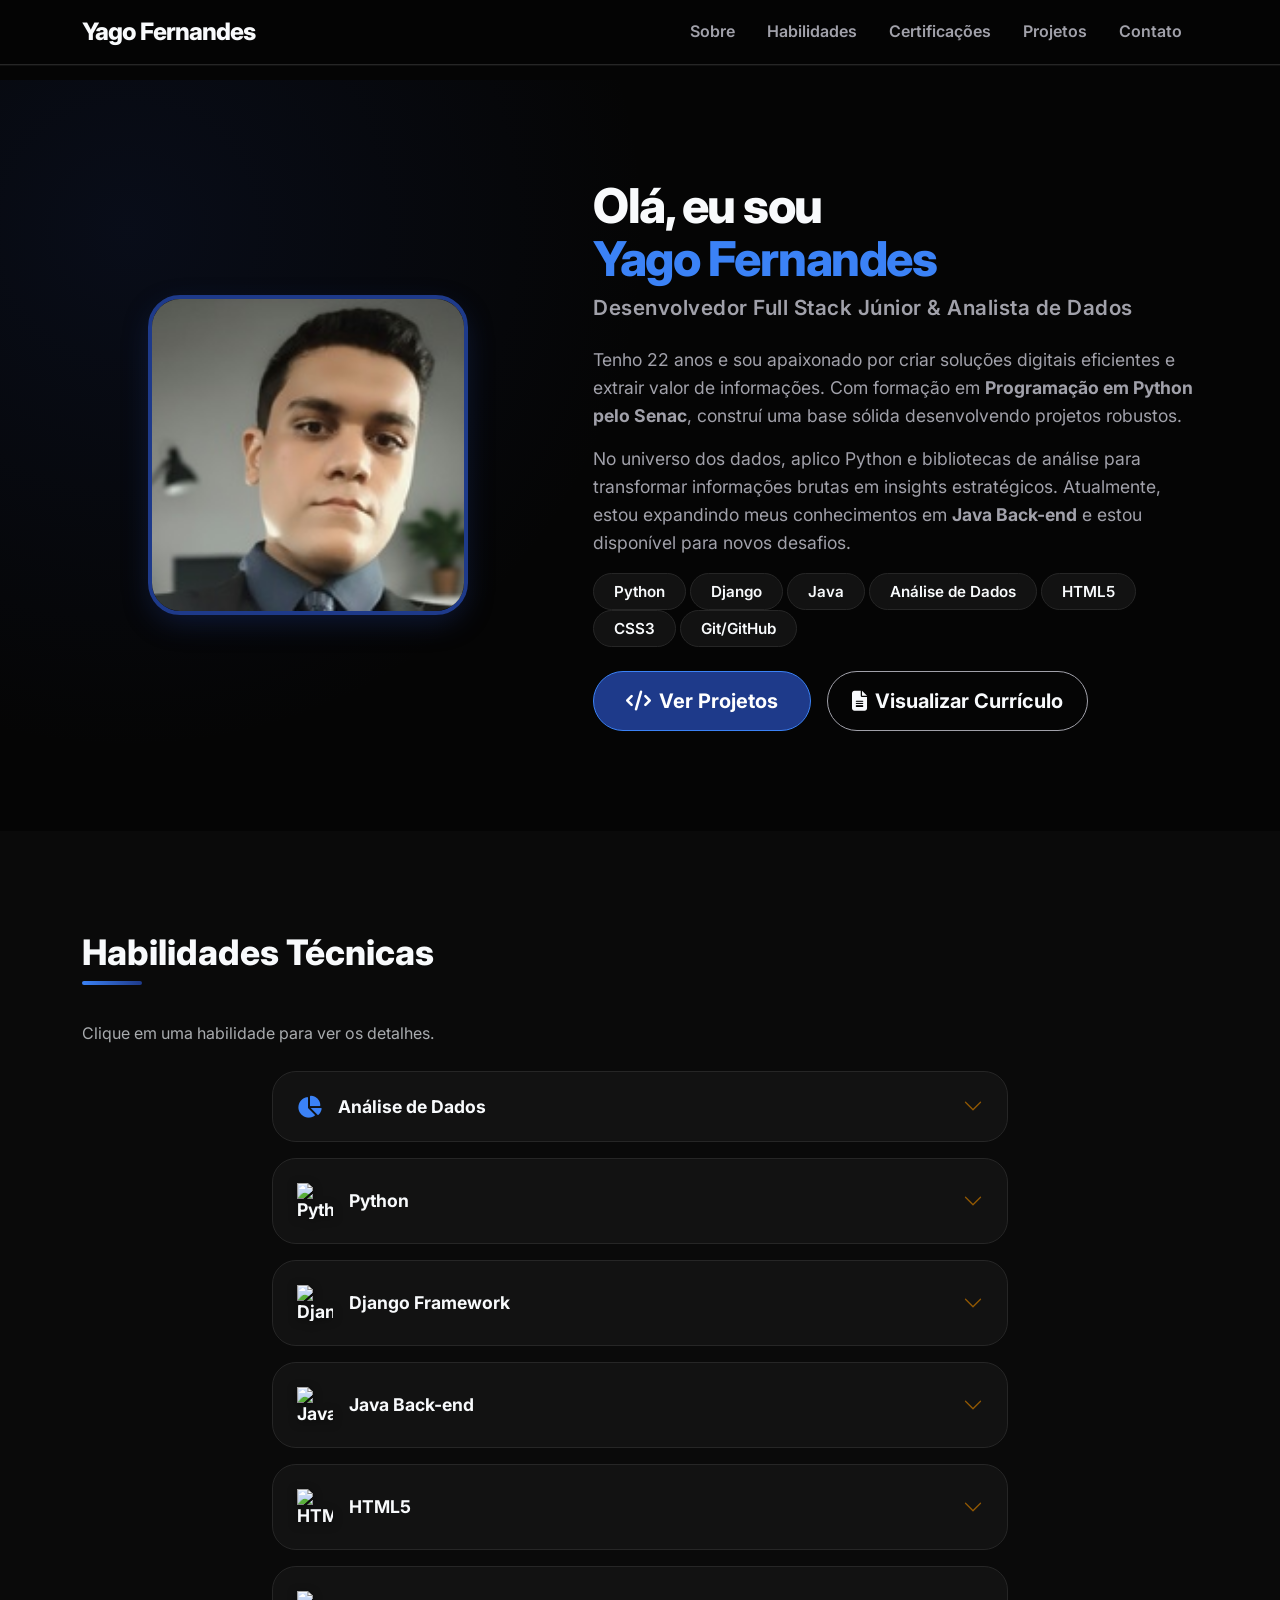
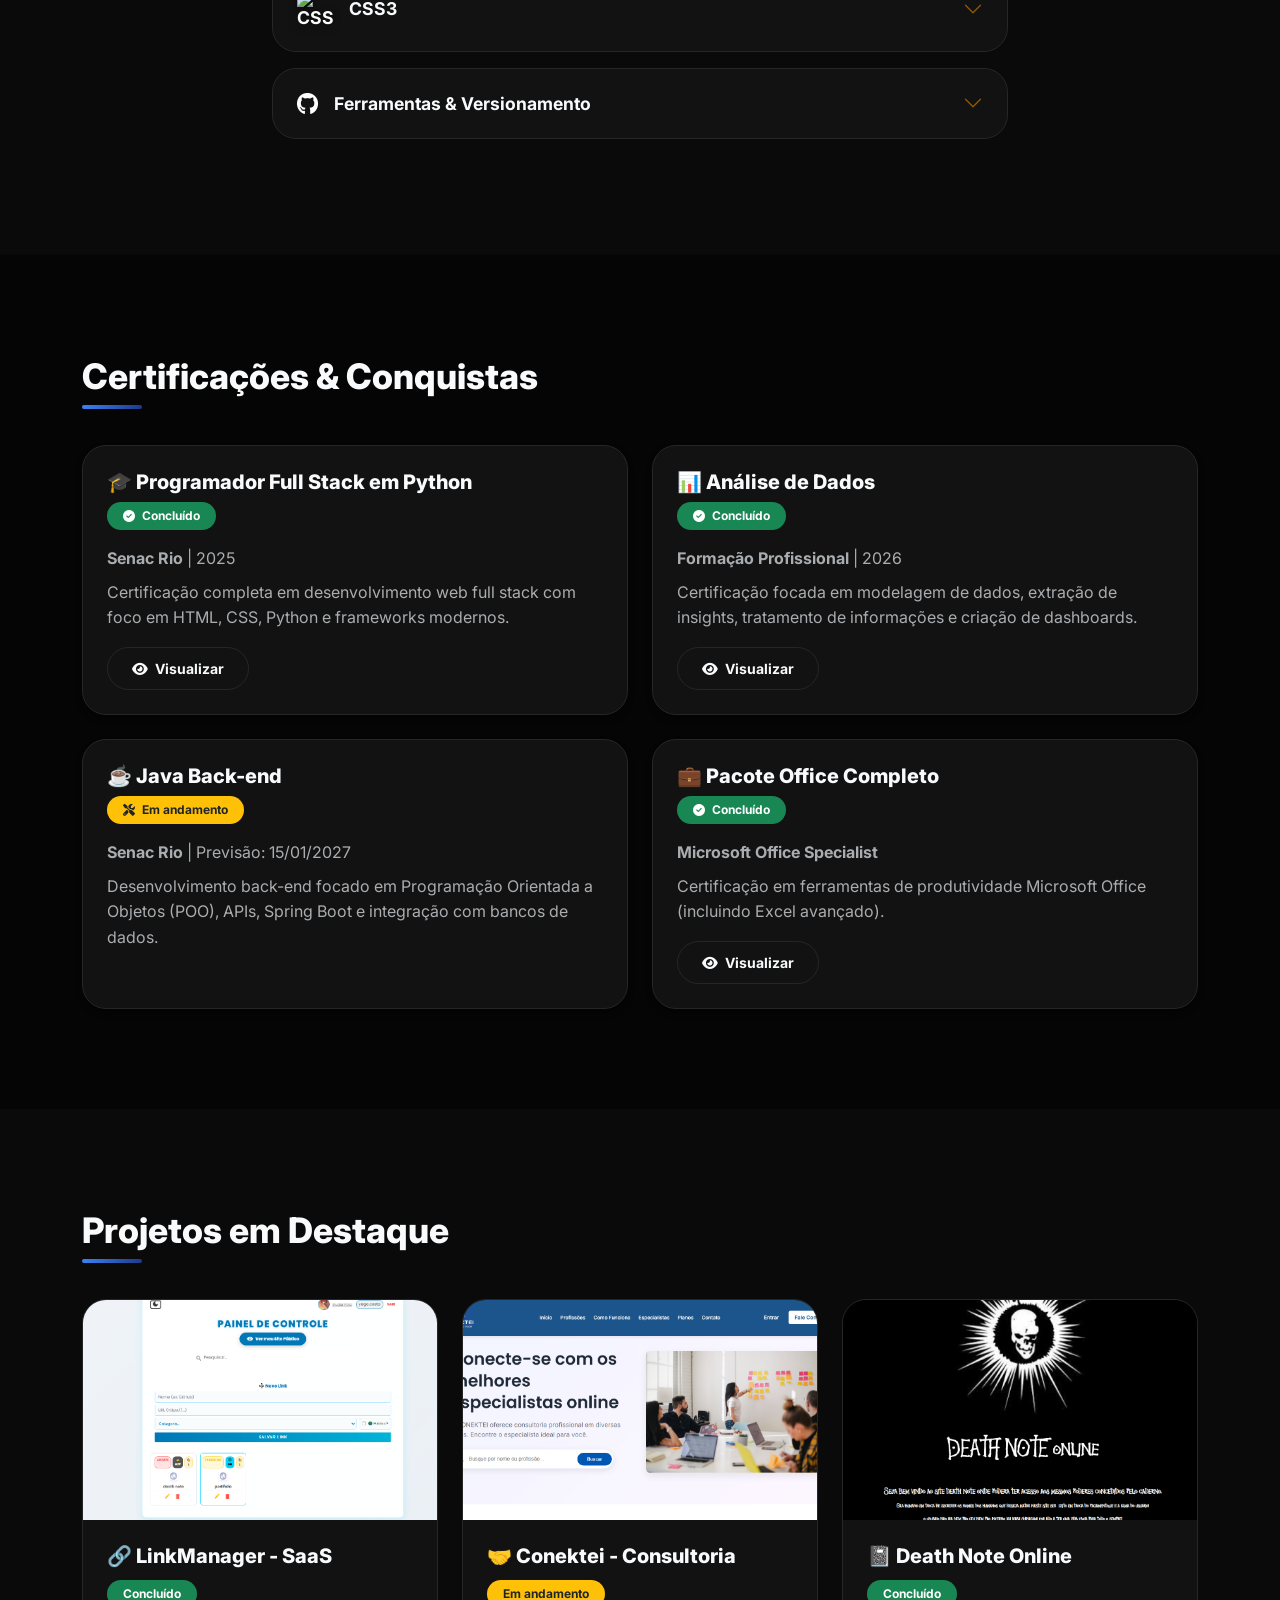
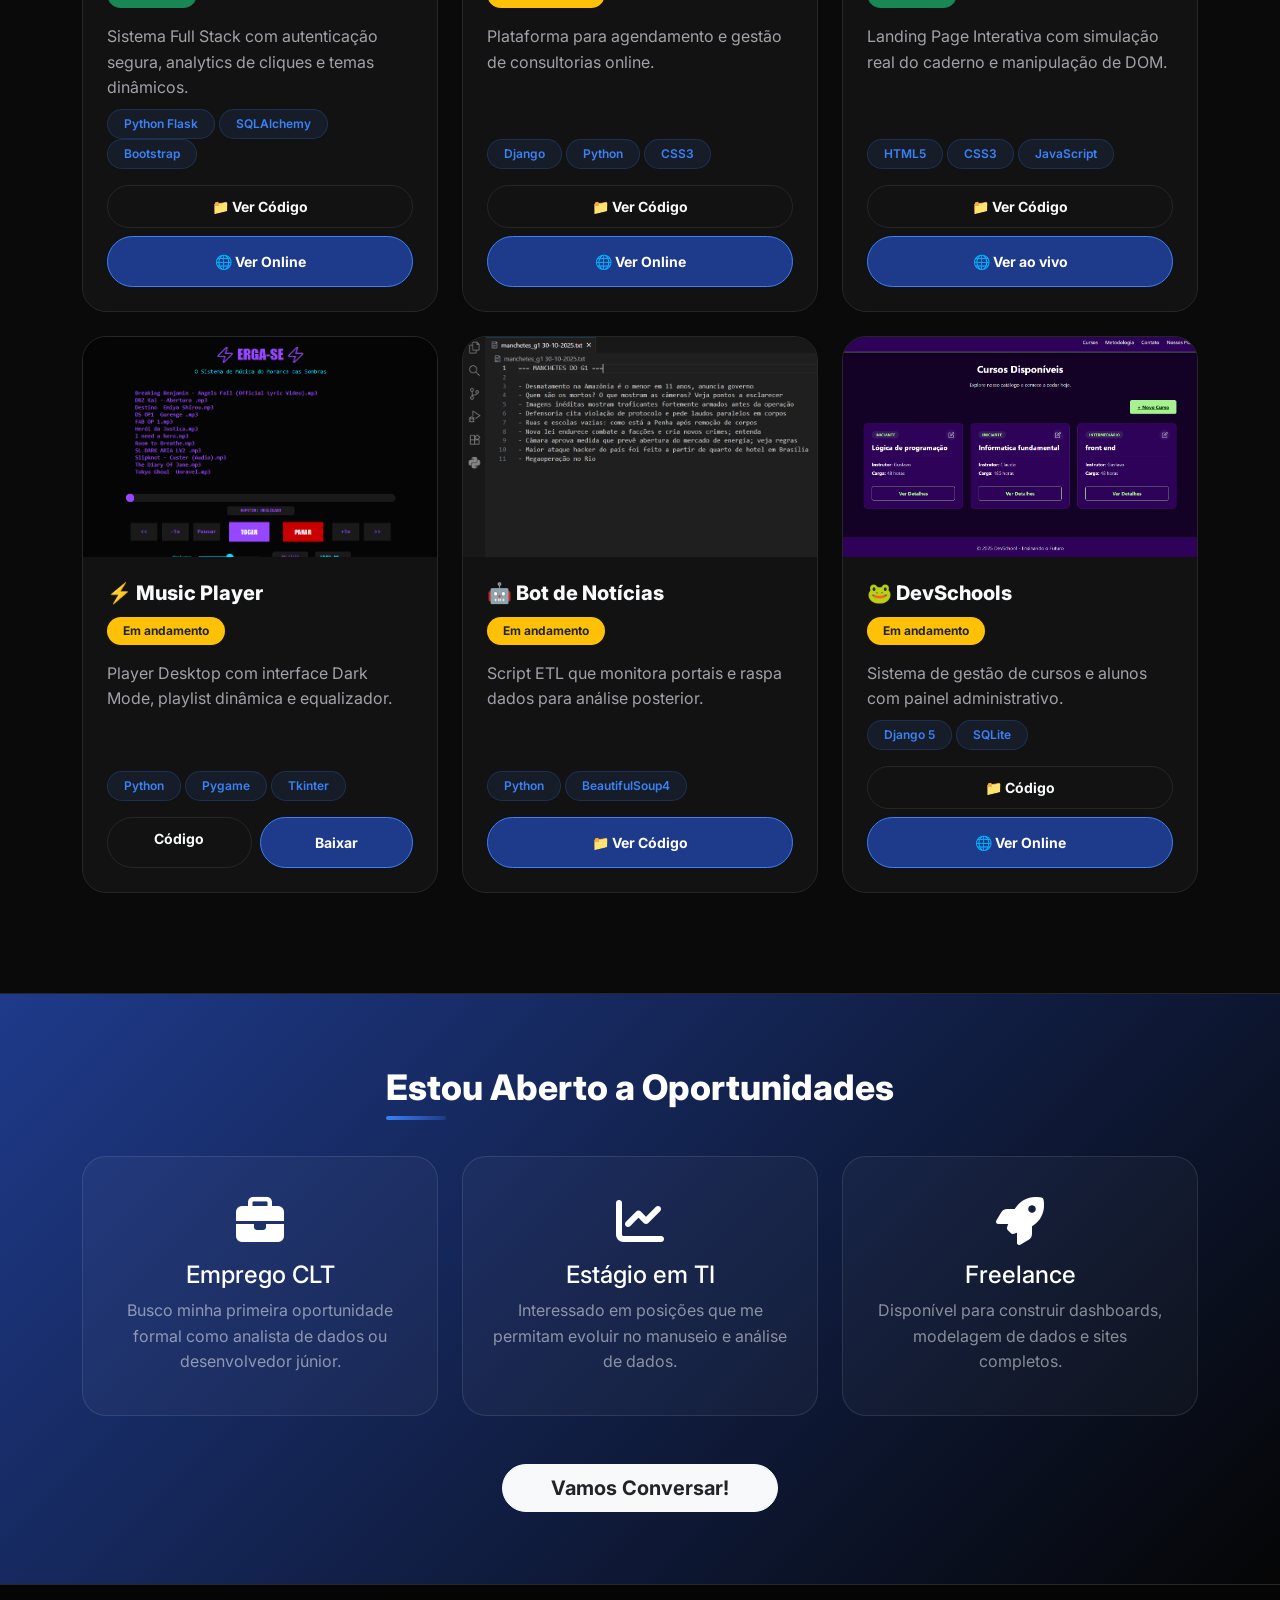
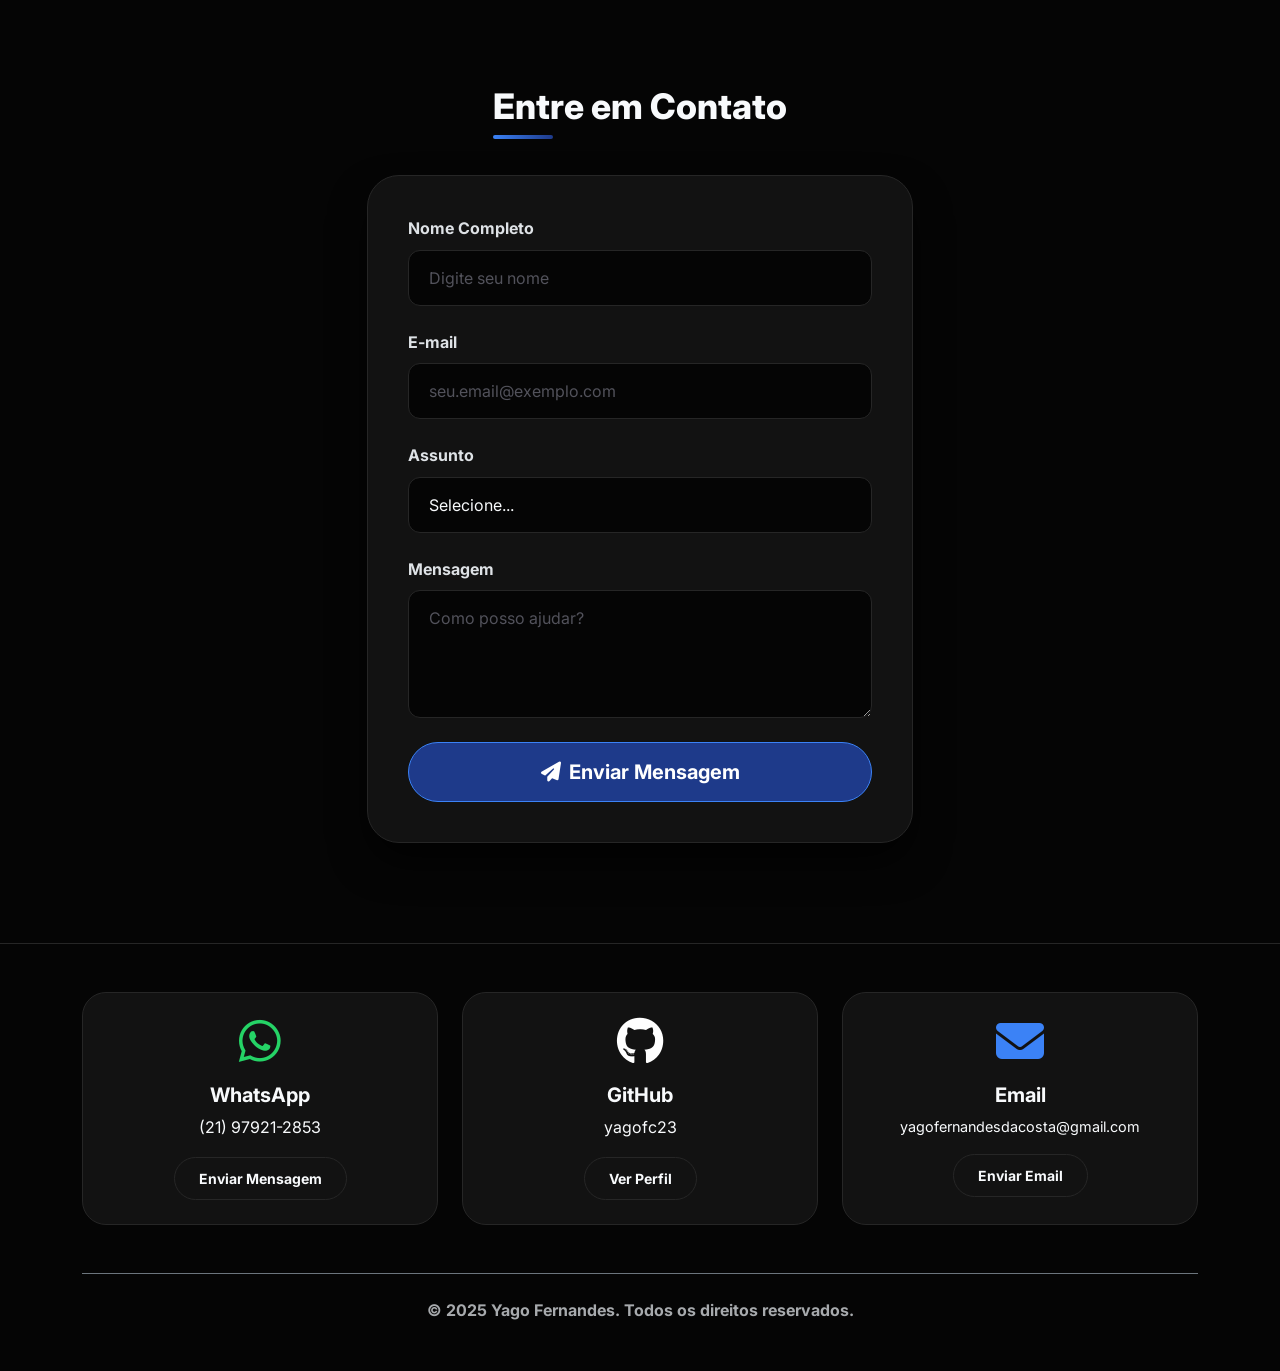
==== commit 0d2ba1ea: "Update print statement from 'Hello' to 'Goodbye'" ====
--- a/index.html
+++ b/index.html
@@ -1,5 +1,5 @@
 <!DOCTYPE html>
-<html lang="pt-br">
+<html lang="pt-br" data-bs-theme="dark">
 <head>
     <meta charset="UTF-8">
     <meta name="viewport" content="width=device-width, initial-scale=1.0">
@@ -50,7 +50,6 @@
                     
                     <p>No universo dos dados, aplico Python e bibliotecas de análise para transformar informações brutas em insights estratégicos. Atualmente, estou expandindo meus conhecimentos em <strong>Java Back-end</strong> e estou disponível para novos desafios.</p>
                     
-                    <!-- Habilidades Rápidas -->
                     <div class="quick-skills">
                         <span class="badge">Python</span>
                         <span class="badge">Django</span>
@@ -76,87 +75,121 @@
         </div>
     </section>
 
-    <!-- HABILIDADES -->
+    <!-- HABILIDADES (ACORDEÃO) -->
     <section id="habilidades">
         <div class="container">
             <h2 class="section-title">Habilidades Técnicas</h2>
-            <div class="row g-4">
-                
-                <!-- Análise de Dados -->
-                <div class="col-md-6 col-lg-4">
-                    <div class="skill-item">
-                        <div class="skill-header d-flex align-items-center mb-3">
-                            <i class="fas fa-chart-pie fa-2x me-3" style="color: var(--primary-color);"></i>
-                            <h5>Análise de Dados</h5>
-                        </div>
-                        <p class="skill-desc">Extração, limpeza e análise exploratória de dados. Geração de relatórios e insights de negócios utilizando Excel Avançado, Power BI e bibliotecas Python (Pandas).</p>
-                    </div>
-                </div>
-
-                <!-- Python -->
-                <div class="col-md-6 col-lg-4">
-                    <div class="skill-item">
-                        <div class="skill-header d-flex align-items-center mb-3">
-                            <img src="https://cdn.jsdelivr.net/gh/devicons/devicon/icons/python/python-original.svg" alt="Python" class="skill-logo me-3">
-                            <h5>Python</h5>
-                        </div>
-                        <p class="skill-desc">Desenvolvimento de lógica estruturada e orientada a objetos, criação de scripts automatizados, manipulação de arquivos, web scraping e análise de dados.</p>
-                    </div>
-                </div>
-                
-                <!-- Django -->
-                <div class="col-md-6 col-lg-4">
-                    <div class="skill-item">
-                        <div class="skill-header d-flex align-items-center mb-3">
-                            <img src="https://cdn.jsdelivr.net/gh/devicons/devicon/icons/django/django-plain.svg" alt="Django" class="skill-logo me-3">
-                            <h5>Django Framework</h5>
-                        </div>
-                        <p class="skill-desc">Construção de aplicações web dinâmicas com arquitetura MVT, manipulação do Django ORM, controle de rotas e autenticação segura.</p>
-                    </div>
-                </div>
-
-                <!-- Java -->
-                <div class="col-md-6 col-lg-4">
-                    <div class="skill-item">
-                        <div class="skill-header d-flex align-items-center mb-3">
-                            <img src="https://cdn.jsdelivr.net/gh/devicons/devicon/icons/java/java-original.svg" alt="Java" class="skill-logo me-3">
-                            <h5>Java Back-end</h5>
-                        </div>
-                        <p class="skill-desc">Em processo de formação pelo Senac. Focado na criação de APIs robustas, Programação Orientada a Objetos (POO) e construção de sistemas back-end escaláveis.</p>
-                    </div>
-                </div>
-                
-                <!-- HTML5 -->
-                <div class="col-md-6 col-lg-4">
-                    <div class="skill-item">
-                        <div class="skill-header d-flex align-items-center mb-3">
-                            <img src="https://cdn.jsdelivr.net/gh/devicons/devicon/icons/html5/html5-original.svg" alt="HTML5" class="skill-logo me-3">
-                            <h5>HTML5</h5>
-                        </div>
-                        <p class="skill-desc">Estruturação semântica de páginas web, garantindo acessibilidade, boas práticas de SEO e uma base sólida para interfaces modernas.</p>
-                    </div>
-                </div>
-
-                <!-- CSS3 -->
-                <div class="col-md-6 col-lg-4">
-                    <div class="skill-item">
-                        <div class="skill-header d-flex align-items-center mb-3">
-                            <img src="https://cdn.jsdelivr.net/gh/devicons/devicon/icons/css3/css3-original.svg" alt="CSS3" class="skill-logo me-3">
-                            <h5>CSS3</h5>
-                        </div>
-                        <p class="skill-desc">Estilização moderna e responsiva avançada utilizando Flexbox, Grid, animações e boas práticas de design para criar interfaces incríveis.</p>
-                    </div>
-                </div>
-                
-                <!-- Ferramentas -->
-                <div class="col-md-6 col-lg-4 mx-auto">
-                    <div class="skill-item">
-                        <div class="skill-header d-flex align-items-center mb-3">
-                            <img src="https://cdn.jsdelivr.net/gh/devicons/devicon/icons/github/github-original.svg" alt="GitHub" class="skill-logo me-3" style="filter: invert(0.8);">
-                            <img src="https://cdn.jsdelivr.net/gh/devicons/devicon/icons/bootstrap/bootstrap-original.svg" alt="Bootstrap" class="skill-logo me-3">
-                            <h5>Ferramentas</h5>
-                        </div>
-                        <p class="skill-desc">Uso do Bootstrap para UI ágil, controle de versão com Git/GitHub (branches, PRs), e configuração profissional com VS Code e terminais.</p>
+            <p class="text-muted mb-4">Clique em uma habilidade para ver os detalhes.</p>
+            
+            <div class="row">
+                <div class="col-lg-8 mx-auto">
+                    <div class="accordion" id="skillsAccordion">
+                        
+                        <!-- Análise de Dados -->
+                        <div class="accordion-item">
+                            <h2 class="accordion-header">
+                                <button class="accordion-button collapsed" type="button" data-bs-toggle="collapse" data-bs-target="#skill1">
+                                    <i class="fas fa-chart-pie fa-lg me-3" style="color: var(--accent-color);"></i>
+                                    Análise de Dados
+                                </button>
+                            </h2>
+                            <div id="skill1" class="accordion-collapse collapse" data-bs-parent="#skillsAccordion">
+                                <div class="accordion-body">
+                                    Extração, limpeza e análise exploratória de dados. Geração de relatórios e insights de negócios utilizando Excel Avançado, Power BI e bibliotecas Python (Pandas).
+                                </div>
+                            </div>
+                        </div>
+
+                        <!-- Python -->
+                        <div class="accordion-item">
+                            <h2 class="accordion-header">
+                                <button class="accordion-button collapsed" type="button" data-bs-toggle="collapse" data-bs-target="#skill2">
+                                    <img src="https://cdn.jsdelivr.net/gh/devicons/devicon/icons/python/python-original.svg" alt="Python" class="skill-logo">
+                                    Python
+                                </button>
+                            </h2>
+                            <div id="skill2" class="accordion-collapse collapse" data-bs-parent="#skillsAccordion">
+                                <div class="accordion-body">
+                                    Desenvolvimento de lógica estruturada e orientada a objetos, criação de scripts automatizados, manipulação de arquivos, web scraping e análise de dados.
+                                </div>
+                            </div>
+                        </div>
+
+                        <!-- Django -->
+                        <div class="accordion-item">
+                            <h2 class="accordion-header">
+                                <button class="accordion-button collapsed" type="button" data-bs-toggle="collapse" data-bs-target="#skill3">
+                                    <img src="https://cdn.jsdelivr.net/gh/devicons/devicon/icons/django/django-plain.svg" alt="Django" class="skill-logo">
+                                    Django Framework
+                                </button>
+                            </h2>
+                            <div id="skill3" class="accordion-collapse collapse" data-bs-parent="#skillsAccordion">
+                                <div class="accordion-body">
+                                    Construção de aplicações web dinâmicas com arquitetura MVT, manipulação do Django ORM, controle de rotas e autenticação segura.
+                                </div>
+                            </div>
+                        </div>
+
+                        <!-- Java -->
+                        <div class="accordion-item">
+                            <h2 class="accordion-header">
+                                <button class="accordion-button collapsed" type="button" data-bs-toggle="collapse" data-bs-target="#skill4">
+                                    <img src="https://cdn.jsdelivr.net/gh/devicons/devicon/icons/java/java-original.svg" alt="Java" class="skill-logo">
+                                    Java Back-end
+                                </button>
+                            </h2>
+                            <div id="skill4" class="accordion-collapse collapse" data-bs-parent="#skillsAccordion">
+                                <div class="accordion-body">
+                                    Em processo de formação pelo Senac. Focado na criação de APIs robustas, Programação Orientada a Objetos (POO) e construção de sistemas back-end escaláveis.
+                                </div>
+                            </div>
+                        </div>
+
+                        <!-- HTML5 -->
+                        <div class="accordion-item">
+                            <h2 class="accordion-header">
+                                <button class="accordion-button collapsed" type="button" data-bs-toggle="collapse" data-bs-target="#skill5">
+                                    <img src="https://cdn.jsdelivr.net/gh/devicons/devicon/icons/html5/html5-original.svg" alt="HTML5" class="skill-logo">
+                                    HTML5
+                                </button>
+                            </h2>
+                            <div id="skill5" class="accordion-collapse collapse" data-bs-parent="#skillsAccordion">
+                                <div class="accordion-body">
+                                    Estruturação semântica de páginas web, garantindo acessibilidade, boas práticas de SEO e uma base sólida para interfaces modernas.
+                                </div>
+                            </div>
+                        </div>
+
+                        <!-- CSS3 -->
+                        <div class="accordion-item">
+                            <h2 class="accordion-header">
+                                <button class="accordion-button collapsed" type="button" data-bs-toggle="collapse" data-bs-target="#skill6">
+                                    <img src="https://cdn.jsdelivr.net/gh/devicons/devicon/icons/css3/css3-original.svg" alt="CSS3" class="skill-logo">
+                                    CSS3
+                                </button>
+                            </h2>
+                            <div id="skill6" class="accordion-collapse collapse" data-bs-parent="#skillsAccordion">
+                                <div class="accordion-body">
+                                    Estilização moderna e responsiva avançada utilizando Flexbox, Grid, animações e boas práticas de design para criar interfaces incríveis.
+                                </div>
+                            </div>
+                        </div>
+
+                        <!-- Ferramentas -->
+                        <div class="accordion-item">
+                            <h2 class="accordion-header">
+                                <button class="accordion-button collapsed" type="button" data-bs-toggle="collapse" data-bs-target="#skill7">
+                                    <i class="fab fa-github fa-lg me-3 text-white"></i>
+                                    Ferramentas & Versionamento
+                                </button>
+                            </h2>
+                            <div id="skill7" class="accordion-collapse collapse" data-bs-parent="#skillsAccordion">
+                                <div class="accordion-body">
+                                    Uso do Bootstrap para UI ágil, controle de versão com Git/GitHub (branches, PRs), e configuração profissional com VS Code e terminais.
+                                </div>
+                            </div>
+                        </div>
+
                     </div>
                 </div>
             </div>
@@ -171,7 +204,7 @@
                 
                 <!-- Python -->
                 <div class="col-md-6">
-                    <a href="#" data-bs-toggle="modal" data-bs-target="#modalCert1" class="certification-item p-4 h-100 d-none d-md-block text-decoration-none">
+                    <a href="#" data-bs-toggle="modal" data-bs-target="#modalCert1" class="certification-item p-4 d-none d-md-block text-decoration-none">
                         <h5>🎓 Programador Full Stack em Python</h5>
                         <div class="mb-3 mt-2">
                             <span class="badge bg-success rounded-pill px-3 py-2"><i class="fas fa-check-circle me-1"></i> Concluído</span>
@@ -183,7 +216,7 @@
                         </div>
                     </a>
                     
-                    <a href="./certificado python Full stack .pdf" target="_blank" class="certification-item p-4 h-100 d-block d-md-none text-decoration-none">
+                    <a href="./certificado python Full stack .pdf" target="_blank" class="certification-item p-4 d-block d-md-none text-decoration-none">
                         <h5>🎓 Programador Full Stack em Python</h5>
                         <div class="mb-3 mt-2">
                             <span class="badge bg-success rounded-pill px-3 py-2"><i class="fas fa-check-circle me-1"></i> Concluído</span>
@@ -193,9 +226,9 @@
                     </a>
                 </div>        
                 
-                <!-- Análise de Dados (AGORA CONCLUÍDO) -->
+                <!-- Análise de Dados -->
                 <div class="col-md-6">
-                    <a href="#" data-bs-toggle="modal" data-bs-target="#modalCert3" class="certification-item p-4 h-100 d-none d-md-block text-decoration-none">
+                    <a href="#" data-bs-toggle="modal" data-bs-target="#modalCert3" class="certification-item p-4 d-none d-md-block text-decoration-none">
                         <h5>📊 Análise de Dados</h5>
                         <div class="mb-3 mt-2">
                             <span class="badge bg-success rounded-pill px-3 py-2"><i class="fas fa-check-circle me-1"></i> Concluído</span>
@@ -207,7 +240,7 @@
                         </div>
                     </a>
                     
-                    <a href="./certificado-analista-de-dados-sql.pdf" target="_blank" class="certification-item p-4 h-100 d-block d-md-none text-decoration-none">
+                    <a href="./certificado-analista-de-dados-sql.pdf" target="_blank" class="certification-item p-4 d-block d-md-none text-decoration-none">
                         <h5>📊 Análise de Dados</h5>
                         <div class="mb-3 mt-2">
                             <span class="badge bg-success rounded-pill px-3 py-2"><i class="fas fa-check-circle me-1"></i> Concluído</span>
@@ -217,9 +250,9 @@
                     </a>
                 </div>
 
-                <!-- Java (EM ANDAMENTO) -->
+                <!-- Java -->
                 <div class="col-md-6">
-                    <a href="#" class="certification-item p-4 h-100 d-none d-md-block text-decoration-none" onclick="event.preventDefault();">
+                    <a href="#" class="certification-item p-4 d-none d-md-block text-decoration-none" onclick="event.preventDefault();">
                         <h5>☕ Java Back-end</h5>
                         <div class="mb-3 mt-2">
                             <span class="badge bg-warning text-dark rounded-pill px-3 py-2"><i class="fas fa-tools me-1"></i> Em andamento</span>
@@ -231,19 +264,19 @@
 
                 <!-- Office -->
                 <div class="col-md-6">
-                    <a href="#" data-bs-toggle="modal" data-bs-target="#modalCert2" class="certification-item p-4 h-100 d-none d-md-block text-decoration-none">
+                    <a href="#" data-bs-toggle="modal" data-bs-target="#modalCert2" class="certification-item p-4 d-none d-md-block text-decoration-none">
                         <h5>💼 Pacote Office Completo</h5>
                         <div class="mb-3 mt-2">
                             <span class="badge bg-success rounded-pill px-3 py-2"><i class="fas fa-check-circle me-1"></i> Concluído</span>
                         </div>
                         <p class="text-muted mb-2"><strong>Microsoft Office Specialist</strong></p>
-                        <p class="text-muted">Certificação em ferramentas de produtividade Microsoft Office (incluindo Excel avançado), essenciais para análise e ambiente corporativo.</p>
+                        <p class="text-muted">Certificação em ferramentas de produtividade Microsoft Office (incluindo Excel avançado).</p>
                         <div class="mt-3">
                             <span class="btn btn-sm btn-outline-primary"><i class="fas fa-eye me-1"></i> Visualizar</span>
                         </div>
                     </a>
                     
-                    <a href="./certificado do pacote office .pdf" target="_blank" class="certification-item p-4 h-100 d-block d-md-none text-decoration-none">
+                    <a href="./certificado do pacote office .pdf" target="_blank" class="certification-item p-4 d-block d-md-none text-decoration-none">
                         <h5>💼 Pacote Office Completo</h5>
                         <div class="mb-3 mt-2">
                             <span class="badge bg-success rounded-pill px-3 py-2"><i class="fas fa-check-circle me-1"></i> Concluído</span>
@@ -265,7 +298,7 @@
                 
                 <div class="col-md-6 col-lg-4">
                     <div class="card h-100">
-                        <img src="./image/linkmanager-thumb.png" alt="LinkManager Dashboard" class="card-img-top" loading="lazy" style="height: 220px; object-fit: cover;">
+                        <img src="./image/linkmanager-thumb.png" alt="LinkManager" class="card-img-top" style="height: 220px; object-fit: cover;">
                         <div class="card-body d-flex flex-column p-4">
                             <h5 class="card-title mb-1">🔗 LinkManager - SaaS</h5>
                             <div class="mb-3 mt-2">
@@ -289,7 +322,7 @@
 
                 <div class="col-md-6 col-lg-4">
                     <div class="card h-100">
-                        <img src="./image/conektei-thumb.png" alt="Conektei Plataforma" class="card-img-top" loading="lazy" style="height: 220px; object-fit: cover;">
+                        <img src="./image/conektei-thumb.png" alt="Conektei" class="card-img-top" style="height: 220px; object-fit: cover;">
                         <div class="card-body d-flex flex-column p-4">
                             <h5 class="card-title mb-1">🤝 Conektei - Consultoria</h5>
                             <div class="mb-3 mt-2">
@@ -313,7 +346,7 @@
                 
                 <div class="col-md-6 col-lg-4">
                     <div class="card h-100"> 
-                        <img src="./image/death%20note.png" alt="Death Note Online" class="card-img-top" loading="lazy" style="height: 220px; object-fit: cover;">
+                        <img src="./image/death%20note.png" alt="Death Note" class="card-img-top" style="height: 220px; object-fit: cover;">
                         <div class="card-body d-flex flex-column p-4">
                             <h5 class="card-title mb-1">📓 Death Note Online</h5>
                             <div class="mb-3 mt-2">
@@ -361,7 +394,7 @@
 
                 <div class="col-md-6 col-lg-4">
                     <div class="card h-100">
-                        <img src="image/projeto%202.png" alt="Web Scraper Python" class="card-img-top" loading="lazy" style="height: 220px; object-fit: cover;">
+                        <img src="image/projeto%202.png" alt="Web Scraper" class="card-img-top" style="height: 220px; object-fit: cover;">
                         <div class="card-body d-flex flex-column p-4">
                             <h5 class="card-title mb-1">🤖 Bot de Notícias</h5>
                             <div class="mb-3 mt-2">
@@ -373,7 +406,6 @@
                             <div class="tech-tags mb-3">
                                 <span class="badge">Python</span>
                                 <span class="badge">BeautifulSoup4</span>
-                                <span class="badge">Requests</span>
                             </div>
                             <div class="mt-auto d-grid gap-2">
                                 <a href="https://github.com/yagofc23/automacao-python-g1" target="_blank" class="btn btn-primary btn-sm rounded-pill">📁 Ver Código</a>
@@ -384,7 +416,7 @@
 
                 <div class="col-md-6 col-lg-4">
                     <div class="card h-100">
-                        <img src="image/devSchool.png" alt="DevSchools" class="card-img-top" loading="lazy" style="height: 220px; object-fit: cover; object-position: top;">
+                        <img src="image/devSchool.png" alt="DevSchools" class="card-img-top" style="height: 220px; object-fit: cover; object-position: top;">
                         <div class="card-body d-flex flex-column p-4">
                             <h5 class="card-title mb-1">🐸 DevSchools</h5>
                             <div class="mb-3 mt-2">
@@ -396,7 +428,6 @@
                             <div class="tech-tags mb-3">
                                 <span class="badge">Django 5</span>
                                 <span class="badge">SQLite</span>
-                                <span class="badge">Bootstrap</span>
                             </div>
                             <div class="mt-auto d-grid gap-2">
                                 <a href="https://github.com/yagofc23/devSchools" target="_blank" class="btn btn-outline-primary btn-sm rounded-pill">📁 Código</a>
@@ -413,7 +444,7 @@
     <!-- OPORTUNIDADES -->
     <section id="oportunidades" class="py-5">
         <div class="container text-center py-4">
-            <h2 class="section-title text-white">Estou Aberto a Oportunidades</h2>
+            <h2 class="section-title text-white mx-auto" style="display: table;">Estou Aberto a Oportunidades</h2>
             <div class="row justify-content-center mt-5">
                 <div class="col-md-4 mb-4">
                     <div class="opportunity-item h-100">
@@ -438,7 +469,7 @@
                 </div>
             </div>
             <div class="mt-4">
-                <a href="#contato" class="btn btn-light btn-lg text-primary fw-bold px-5 rounded-pill shadow">Vamos Conversar!</a>
+                <a href="#contato" class="btn btn-light btn-lg text-dark fw-bold px-5 rounded-pill">Vamos Conversar!</a>
             </div>
         </div>
     </section>
@@ -487,45 +518,30 @@
             <div class="row">
                 <div class="col-md-4 mb-4">
                     <div class="contact-column text-center p-4 h-100">
-                        <div class="mb-3">
-                            <i class="fab fa-whatsapp fa-3x" style="color: #25D366;"></i>
-                        </div>
+                        <div class="mb-3"><i class="fab fa-whatsapp fa-3x" style="color: #25D366;"></i></div>
                         <h5 class="fw-bold">WhatsApp</h5>
                         <p class="mb-3">(21) 97921-2853</p>
-                        <a href="https://wa.me/5521979212853" target="_blank" class="btn btn-outline-primary btn-sm rounded-pill">
-                            Enviar Mensagem
-                        </a>
-                    </div>
-                </div>
-                
+                        <a href="https://wa.me/5521979212853" target="_blank" class="btn btn-outline-primary btn-sm rounded-pill">Enviar Mensagem</a>
+                    </div>
+                </div>
                 <div class="col-md-4 mb-4">
                     <div class="contact-column text-center p-4 h-100">
-                        <div class="mb-3">
-                            <i class="fab fa-github fa-3x"></i>
-                        </div>
+                        <div class="mb-3"><i class="fab fa-github fa-3x text-white"></i></div>
                         <h5 class="fw-bold">GitHub</h5>
                         <p class="mb-3">yagofc23</p>
-                        <a href="https://github.com/yagofc23" target="_blank" class="btn btn-outline-primary btn-sm rounded-pill">
-                            Ver Perfil
-                        </a>
-                    </div>
-                </div>
-                
+                        <a href="https://github.com/yagofc23" target="_blank" class="btn btn-outline-primary btn-sm rounded-pill">Ver Perfil</a>
+                    </div>
+                </div>
                 <div class="col-md-4 mb-4">
                     <div class="contact-column text-center p-4 h-100">
-                        <div class="mb-3">
-                            <i class="fas fa-envelope fa-3x" style="color: var(--primary-color);"></i>
-                        </div>
+                        <div class="mb-3"><i class="fas fa-envelope fa-3x" style="color: var(--accent-color);"></i></div>
                         <h5 class="fw-bold">Email</h5>
                         <p class="mb-3" style="font-size: 0.9rem;">yagofernandesdacosta@gmail.com</p>
-                        <a href="mailto:yagofernandesdacosta@gmail.com" class="btn btn-outline-primary btn-sm rounded-pill">
-                            Enviar Email
-                        </a>
-                    </div>
-                </div>
-            </div>
-            
-            <div class="text-center mt-4 pt-4 border-top">
+                        <a href="mailto:yagofernandesdacosta@gmail.com" class="btn btn-outline-primary btn-sm rounded-pill">Enviar Email</a>
+                    </div>
+                </div>
+            </div>
+            <div class="text-center mt-4 pt-4 border-top border-secondary">
                 <p class="mb-0 text-muted fw-bold">&copy; 2025 Yago Fernandes. Todos os direitos reservados.</p>
             </div>
         </div>
@@ -534,12 +550,12 @@
     <!-- MODAIS (Currículo e Certificados) -->
     <div class="modal fade" id="modalCurriculo" tabindex="-1" aria-hidden="true">
         <div class="modal-dialog modal-xl modal-dialog-centered">
-            <div class="modal-content bg-white">
-                <div class="modal-header border-0 pb-0">
+            <div class="modal-content">
+                <div class="modal-header">
                     <h5 class="modal-title fw-bold">Currículo - Yago Fernandes</h5>
                     <div>
                         <a href="./Currículo - Yago Fernandes.pdf" target="_blank" class="btn btn-sm btn-primary rounded-pill me-2">
-                            <i class="fas fa-external-link-alt me-1"></i> Abrir em nova aba
+                            <i class="fas fa-external-link-alt me-1"></i> Abrir
                         </a>
                         <button type="button" class="btn-close" data-bs-dismiss="modal" aria-label="Fechar"></button>
                     </div>
@@ -553,8 +569,8 @@
 
     <div class="modal fade" id="modalCert1" tabindex="-1" aria-hidden="true">
         <div class="modal-dialog modal-xl modal-dialog-centered">
-            <div class="modal-content bg-white">
-                <div class="modal-header border-0 pb-0">
+            <div class="modal-content">
+                <div class="modal-header">
                     <h5 class="modal-title fw-bold">Certificado Python Full Stack</h5>
                     <div>
                         <a href="./certificado python Full stack .pdf" target="_blank" class="btn btn-sm btn-primary rounded-pill me-2">
@@ -572,8 +588,8 @@
 
     <div class="modal fade" id="modalCert2" tabindex="-1" aria-hidden="true">
         <div class="modal-dialog modal-xl modal-dialog-centered">
-            <div class="modal-content bg-white">
-                <div class="modal-header border-0 pb-0">
+            <div class="modal-content">
+                <div class="modal-header">
                     <h5 class="modal-title fw-bold">Certificado Pacote Office</h5>
                     <div>
                         <a href="./certificado do pacote office .pdf" target="_blank" class="btn btn-sm btn-primary rounded-pill me-2">
@@ -591,8 +607,8 @@
 
     <div class="modal fade" id="modalCert3" tabindex="-1" aria-hidden="true">
         <div class="modal-dialog modal-xl modal-dialog-centered">
-            <div class="modal-content bg-white">
-                <div class="modal-header border-0 pb-0">
+            <div class="modal-content">
+                <div class="modal-header">
                     <h5 class="modal-title fw-bold">Certificado Analista de Dados</h5>
                     <div>
                         <a href="./certificado-analista-de-dados-sql.pdf" target="_blank" class="btn btn-sm btn-primary rounded-pill me-2">
@@ -610,6 +626,7 @@
 
     <script src="https://cdn.jsdelivr.net/npm/bootstrap@5.3.0/dist/js/bootstrap.bundle.min.js"></script>
     <script>
+        // Rolagem suave
         document.querySelectorAll('a[href^="#"]').forEach(anchor => {
             anchor.addEventListener('click', function (e) {
                 e.preventDefault();
--- a/style.css
+++ b/style.css
@@ -1,26 +1,31 @@
 :root {
-    --bg-body: #f8fafc; /* Fundo levemente acinzentado para os cartões flutuarem */
-    --bg-card: #ffffff;
-    --text-main: #0f172a;
-    --text-muted: #475569;
-    --primary-color: #1e3a8a; /* Azul escuro imponente */
+    /* 70% - Cor Dominante: Preto e Cinzas Escuros */
+    --bg-body: #050505; 
+    --bg-alt: #0a0a0a;
+    --bg-card: #121212; 
+    --border-color: #262626;
+    
+    /* 10% - Cor de Destaque: Branco e Cinza Claro */
+    --text-main: #f8fafc;
+    --text-muted: #a1a1aa;
+    
+    /* 20% - Cor Secundária: Azul Escuro Profundo */
+    --primary-color: #1e3a8a; 
     --primary-hover: #172554;
-    --accent-color: #3b82f6;
-    --border-color: #e2e8f0;
+    --accent-color: #3b82f6; /* Azul mais claro para detalhes */
     
-    /* Sombras modernas e difusas */
-    --shadow-sm: 0 4px 6px -1px rgba(0,0,0,0.05), 0 2px 4px -1px rgba(0,0,0,0.03);
-    --shadow-md: 0 10px 25px -5px rgba(0,0,0,0.05), 0 8px 10px -6px rgba(0,0,0,0.01);
-    --shadow-lg: 0 20px 40px -5px rgba(0,0,0,0.08), 0 10px 20px -5px rgba(0,0,0,0.04);
-    --shadow-hover: 0 25px 50px -12px rgba(30, 58, 138, 0.25);
+    /* Sombras e Efeitos para Dark Mode */
+    --shadow-sm: 0 4px 6px -1px rgba(0,0,0,0.5);
+    --shadow-md: 0 10px 25px -5px rgba(0,0,0,0.6);
+    --shadow-lg: 0 20px 40px -5px rgba(0,0,0,0.8);
+    --shadow-blue: 0 10px 30px -5px rgba(30, 58, 138, 0.4);
     
-    /* Arredondamento extremo para tirar o aspecto quadrado */
     --radius-sm: 12px;
     --radius-md: 24px;
     --radius-lg: 32px;
     --radius-pill: 50px;
     
-    --transition: all 0.4s cubic-bezier(0.4, 0, 0.2, 1);
+    --transition: all 0.3s cubic-bezier(0.4, 0, 0.2, 1);
 }
 
 * {
@@ -38,19 +43,18 @@
     -webkit-font-smoothing: antialiased;
 }
 
-/* Navbar Flutuante */
+/* Navbar Escura */
 .navbar {
-    background-color: rgba(255, 255, 255, 0.85) !important;
+    background-color: rgba(5, 5, 5, 0.85) !important;
     backdrop-filter: blur(12px);
     -webkit-backdrop-filter: blur(12px);
-    box-shadow: var(--shadow-sm);
-    border-bottom: 1px solid rgba(255,255,255,0.5);
-    transition: var(--transition);
+    box-shadow: 0 1px 0 rgba(255,255,255,0.05);
+    border-bottom: 1px solid var(--border-color);
 }
 
 .navbar-brand {
     font-size: 1.5rem !important;
-    color: var(--primary-color) !important;
+    color: var(--text-main) !important;
     font-weight: 800 !important;
     letter-spacing: -1px;
 }
@@ -59,33 +63,16 @@
     font-weight: 600;
     color: var(--text-muted) !important;
     transition: var(--transition);
-    position: relative;
-}
-
-.nav-link::after {
-    content: '';
-    position: absolute;
-    width: 0;
-    height: 2px;
-    bottom: 0;
-    left: 50%;
-    background-color: var(--primary-color);
-    transition: var(--transition);
-    transform: translateX(-50%);
-}
-
-.nav-link:hover::after, .nav-link.active::after {
-    width: 80%;
 }
 
 .nav-link:hover, .nav-link.active {
-    color: var(--primary-color) !important;
+    color: var(--accent-color) !important;
 }
 
 /* Sobre Mim (Hero) */
 #sobre {
     padding: 100px 0;
-    background: radial-gradient(circle at 10% 20%, rgba(30, 58, 138, 0.05) 0%, transparent 40%);
+    background: radial-gradient(circle at 10% 20%, rgba(30, 58, 138, 0.15) 0%, transparent 40%);
 }
 
 #sobre img {
@@ -93,15 +80,14 @@
     height: 320px;
     object-fit: cover;
     border-radius: var(--radius-lg);
-    border: 8px solid var(--bg-card);
-    box-shadow: var(--shadow-lg);
-    transition: var(--transition);
-    position: relative;
+    border: 4px solid var(--primary-color);
+    box-shadow: var(--shadow-blue);
+    transition: var(--transition);
 }
 
 #sobre img:hover {
     transform: translateY(-10px) scale(1.02);
-    box-shadow: var(--shadow-hover);
+    border-color: var(--accent-color);
 }
 
 .greeting {
@@ -114,9 +100,7 @@
 }
 
 .greeting span {
-    background: linear-gradient(135deg, var(--primary-color), var(--accent-color));
-    -webkit-background-clip: text;
-    -webkit-text-fill-color: transparent;
+    color: var(--accent-color);
 }
 
 .role {
@@ -131,35 +115,25 @@
     color: var(--text-muted);
     font-size: 1.1rem;
     margin-bottom: 15px;
-    max-width: 90%;
-}
-
-/* Tags de Habilidades (Pílulas) */
-.quick-skills {
-    display: flex;
-    flex-wrap: wrap;
-    gap: 12px;
-    margin-top: 25px;
-    margin-bottom: 35px;
-}
-
+}
+
+/* Tags de Habilidades Rápidas */
 .quick-skills .badge {
     background-color: var(--bg-card);
-    color: var(--primary-color);
+    color: var(--text-main);
     border: 1px solid var(--border-color);
     padding: 10px 20px;
     font-size: 0.95rem;
     font-weight: 600;
     border-radius: var(--radius-pill);
-    box-shadow: var(--shadow-sm);
     transition: var(--transition);
 }
 
 .quick-skills .badge:hover {
     background-color: var(--primary-color);
-    color: #fff;
+    border-color: var(--primary-color);
     transform: translateY(-3px);
-    box-shadow: var(--shadow-md);
+    box-shadow: var(--shadow-blue);
 }
 
 /* Seções */
@@ -168,7 +142,7 @@
 }
 
 #habilidades, #projetos {
-    background-color: #ffffff;
+    background-color: var(--bg-alt);
 }
 
 .section-title {
@@ -178,7 +152,6 @@
     margin-bottom: 3rem;
     position: relative;
     display: inline-block;
-    letter-spacing: -1px;
 }
 
 .section-title::after {
@@ -187,87 +160,75 @@
     bottom: -12px;
     left: 0;
     width: 60px;
-    height: 5px;
-    background: linear-gradient(90deg, var(--primary-color), var(--accent-color));
-    border-radius: var(--radius-pill);
-}
-
-/* Habilidades Cards (Soft UI) */
-.skill-item {
-    background: var(--bg-body);
-    padding: 35px;
-    border-radius: var(--radius-md);
-    border: 1px solid rgba(0,0,0,0.03);
-    box-shadow: var(--shadow-sm);
-    transition: var(--transition);
-    height: 100%;
-    position: relative;
+    height: 4px;
+    background: linear-gradient(90deg, var(--accent-color), var(--primary-color));
+    border-radius: var(--radius-pill);
+}
+
+/* HABILIDADES (Acordeão Customizado) */
+.accordion-item {
+    background-color: var(--bg-card) !important;
+    border: 1px solid var(--border-color) !important;
+    border-radius: var(--radius-md) !important;
+    margin-bottom: 16px;
     overflow: hidden;
-}
-
-.skill-item::before {
-    content: '';
-    position: absolute;
-    top: 0;
-    left: 0;
-    width: 100%;
-    height: 4px;
-    background: linear-gradient(90deg, var(--primary-color), var(--accent-color));
-    opacity: 0;
-    transition: var(--transition);
-}
-
-.skill-item:hover {
-    transform: translateY(-8px);
-    box-shadow: var(--shadow-md);
-    background: #ffffff;
-}
-
-.skill-item:hover::before {
-    opacity: 1;
+    transition: var(--transition);
+}
+
+.accordion-item:hover {
+    border-color: var(--primary-color) !important;
+}
+
+.accordion-button {
+    background-color: transparent !important;
+    color: var(--text-main) !important;
+    box-shadow: none !important;
+    padding: 24px;
+    font-weight: 700;
+    font-size: 1.1rem;
+    transition: var(--transition);
+}
+
+.accordion-button:not(.collapsed) {
+    color: var(--accent-color) !important;
+    background-color: rgba(30, 58, 138, 0.1) !important;
+    border-bottom: 1px solid var(--border-color);
+}
+
+.accordion-button::after {
+    filter: invert(1); /* Deixa a setinha branca */
+}
+
+.accordion-body {
+    color: var(--text-muted);
+    padding: 24px;
+    font-size: 1rem;
+    line-height: 1.6;
 }
 
 .skill-logo {
-    width: 42px;
-    height: 42px;
-    transition: var(--transition);
-    filter: drop-shadow(0 4px 6px rgba(0,0,0,0.1));
-}
-
-.skill-item:hover .skill-logo {
-    transform: scale(1.1) rotate(5deg);
-}
-
-.skill-header h5 {
-    font-weight: 700;
-    color: var(--text-main);
-    margin: 0;
-    font-size: 1.2rem;
-}
-
-.skill-desc {
-    font-size: 0.95rem;
-    color: var(--text-muted);
-    margin-top: 15px;
-    line-height: 1.6;
+    width: 36px;
+    height: 36px;
+    margin-right: 16px;
+    filter: drop-shadow(0 2px 4px rgba(0,0,0,0.5));
 }
 
 /* Certificações */
 .certification-item {
-    background: var(--bg-body);
+    background: var(--bg-card);
+    border: 1px solid var(--border-color);
     border-radius: var(--radius-md);
-    border: 1px solid rgba(0,0,0,0.03);
     box-shadow: var(--shadow-sm);
     transition: var(--transition);
     display: block;
     color: inherit;
-    position: relative;
+    height: 100%;
 }
 
 .certification-item:hover {
     transform: translateY(-8px);
-    box-shadow: var(--shadow-md);
-    background: #ffffff;
+    box-shadow: var(--shadow-blue);
+    border-color: var(--primary-color);
     color: inherit;
 }
 
@@ -276,30 +237,19 @@
     font-weight: 800;
 }
 
-/* Projetos (Cards Flutuantes) */
+/* Projetos */
 .card {
-    border: none;
+    background: var(--bg-card);
+    border: 1px solid var(--border-color);
     border-radius: var(--radius-md);
-    background: var(--bg-body);
-    box-shadow: var(--shadow-sm);
     transition: var(--transition);
     overflow: hidden;
 }
 
 .card:hover {
     transform: translateY(-10px);
-    box-shadow: var(--shadow-hover);
-    background: #ffffff;
-}
-
-.card-img-top {
-    border-bottom: none;
-    border-radius: var(--radius-md) var(--radius-md) 0 0;
-    transition: var(--transition);
-}
-
-.card:hover .card-img-top {
-    transform: scale(1.03);
+    box-shadow: var(--shadow-blue);
+    border-color: var(--primary-color);
 }
 
 .card-title {
@@ -307,20 +257,70 @@
     font-weight: 800;
 }
 
+.card-text {
+    color: var(--text-muted);
+}
+
 .tech-tags .badge {
-    background-color: rgba(30, 58, 138, 0.08) !important;
-    color: var(--primary-color) !important;
+    background-color: rgba(59, 130, 246, 0.1) !important;
+    color: var(--accent-color) !important;
+    border: 1px solid rgba(59, 130, 246, 0.2);
     font-weight: 600;
     padding: 8px 16px;
     border-radius: var(--radius-pill);
-    margin-right: 5px;
-    margin-bottom: 5px;
-}
-
-/* Formulário */
+}
+
+/* Botões */
+.btn-primary {
+    background: var(--primary-color);
+    border: 1px solid var(--accent-color);
+    font-weight: 700;
+    padding: 14px 32px;
+    border-radius: var(--radius-pill);
+    transition: var(--transition);
+    color: #fff;
+}
+
+.btn-primary:hover {
+    background: var(--accent-color);
+    transform: translateY(-3px);
+    box-shadow: var(--shadow-blue);
+}
+
+.btn-outline-primary {
+    color: var(--text-main);
+    border: 1px solid var(--border-color);
+    font-weight: 700;
+    border-radius: var(--radius-pill);
+    padding: 10px 24px;
+    background: transparent;
+}
+
+.btn-outline-primary:hover {
+    background-color: var(--primary-color);
+    border-color: var(--primary-color);
+    color: #fff;
+}
+
+.btn-outline-light {
+    border: 1px solid var(--text-muted);
+    color: var(--text-main);
+    font-weight: 700;
+    border-radius: var(--radius-pill);
+    padding: 10px 24px;
+    background: transparent;
+}
+
+.btn-outline-light:hover {
+    background-color: var(--text-main);
+    color: var(--bg-body);
+    border-color: var(--text-main);
+}
+
+/* Formulário Dark */
 #contato .card {
     background: var(--bg-card);
-    border: none;
+    border: 1px solid var(--border-color);
     border-radius: var(--radius-lg);
     box-shadow: var(--shadow-lg);
     padding: 40px !important;
@@ -328,124 +328,83 @@
 
 .form-control, .form-select {
     background: var(--bg-body);
-    border: 2px solid transparent;
+    border: 1px solid var(--border-color);
     color: var(--text-main);
     padding: 15px 20px;
     border-radius: var(--radius-sm);
     transition: var(--transition);
-    font-weight: 500;
 }
 
 .form-control:focus, .form-select:focus {
-    background: #ffffff;
-    border-color: var(--primary-color);
-    box-shadow: 0 0 0 4px rgba(30, 58, 138, 0.1);
-}
-
-/* Botões */
-.btn-primary {
-    background: linear-gradient(135deg, var(--primary-color), var(--accent-color));
-    border: none;
-    font-weight: 700;
-    padding: 14px 32px;
-    border-radius: var(--radius-pill);
-    transition: var(--transition);
-    box-shadow: 0 4px 15px rgba(30, 58, 138, 0.3);
-}
-
-.btn-primary:hover {
-    background: linear-gradient(135deg, var(--primary-hover), var(--primary-color));
-    transform: translateY(-3px);
-    box-shadow: 0 8px 25px rgba(30, 58, 138, 0.4);
-}
-
-.btn-outline-primary {
-    color: var(--primary-color);
-    border: 2px solid var(--primary-color);
-    font-weight: 700;
-    border-radius: var(--radius-pill);
-    padding: 10px 24px;
-}
-
-.btn-outline-primary:hover {
-    background-color: var(--primary-color);
-    color: #ffffff;
-    transform: translateY(-2px);
-}
-
-.btn-outline-light {
-    border: 2px solid var(--border-color);
-    color: var(--text-main);
-    font-weight: 700;
-    border-radius: var(--radius-pill);
-    padding: 10px 24px;
-    background: #fff;
-}
-
-.btn-outline-light:hover {
-    background-color: var(--bg-body);
-    color: var(--primary-color);
-    border-color: var(--primary-color);
-    transform: translateY(-2px);
-}
-
-/* Oportunidades (Fundo Azul Escuro) */
+    background: var(--bg-body);
+    border-color: var(--accent-color);
+    box-shadow: 0 0 0 3px rgba(59, 130, 246, 0.2);
+    color: var(--text-main);
+}
+
+.form-control::placeholder {
+    color: #52525b;
+}
+
+/* Oportunidades */
 #oportunidades {
-    background: linear-gradient(135deg, var(--primary-color), #0f172a);
-    color: #ffffff;
-    border-radius: var(--radius-lg);
-    margin: 40px 20px;
-    box-shadow: var(--shadow-lg);
+    background: linear-gradient(135deg, var(--primary-color), var(--bg-body));
+    border-top: 1px solid var(--border-color);
+    border-bottom: 1px solid var(--border-color);
 }
 
 .opportunity-item {
-    background: rgba(255, 255, 255, 0.05);
+    background: rgba(255, 255, 255, 0.03);
     border: 1px solid rgba(255, 255, 255, 0.1);
     border-radius: var(--radius-md);
     padding: 40px 30px;
-    backdrop-filter: blur(10px);
     transition: var(--transition);
 }
 
 .opportunity-item:hover {
-    background: rgba(255, 255, 255, 0.1);
+    background: rgba(255, 255, 255, 0.08);
     transform: translateY(-8px);
-    box-shadow: 0 20px 40px rgba(0,0,0,0.2);
+    border-color: var(--accent-color);
 }
 
 /* Rodapé */
 footer {
-    background-color: #ffffff;
+    background-color: var(--bg-body);
     color: var(--text-main);
     border-top: 1px solid var(--border-color);
 }
 
 .contact-column {
-    background: var(--bg-body);
-    border: none;
+    background: var(--bg-card);
+    border: 1px solid var(--border-color);
     border-radius: var(--radius-md);
     transition: var(--transition);
-    box-shadow: var(--shadow-sm);
 }
 
 .contact-column:hover {
-    box-shadow: var(--shadow-md);
-    transform: translateY(-5px);
-    background: #ffffff;
+    border-color: var(--primary-color);
+    box-shadow: var(--shadow-blue);
 }
 
 /* Modais */
 .modal-content {
+    background-color: var(--bg-card) !important;
+    border: 1px solid var(--border-color);
     border-radius: var(--radius-lg);
-    border: none;
-    box-shadow: var(--shadow-lg);
+}
+
+.modal-header {
+    border-bottom: 1px solid var(--border-color);
+}
+
+.modal-header .btn-close {
+    filter: invert(1);
 }
 
 @media (max-width: 768px) {
     .greeting { font-size: 2.2rem; text-align: center; }
     .role { text-align: center; }
     #sobre img { width: 240px; height: 240px; margin: 0 auto 30px; display: block; }
-    #sobre p { text-align: center; max-width: 100%; }
+    #sobre p { text-align: center; }
     .quick-skills { justify-content: center; }
-    .section-title { font-size: 1.8rem; }
-}
+}
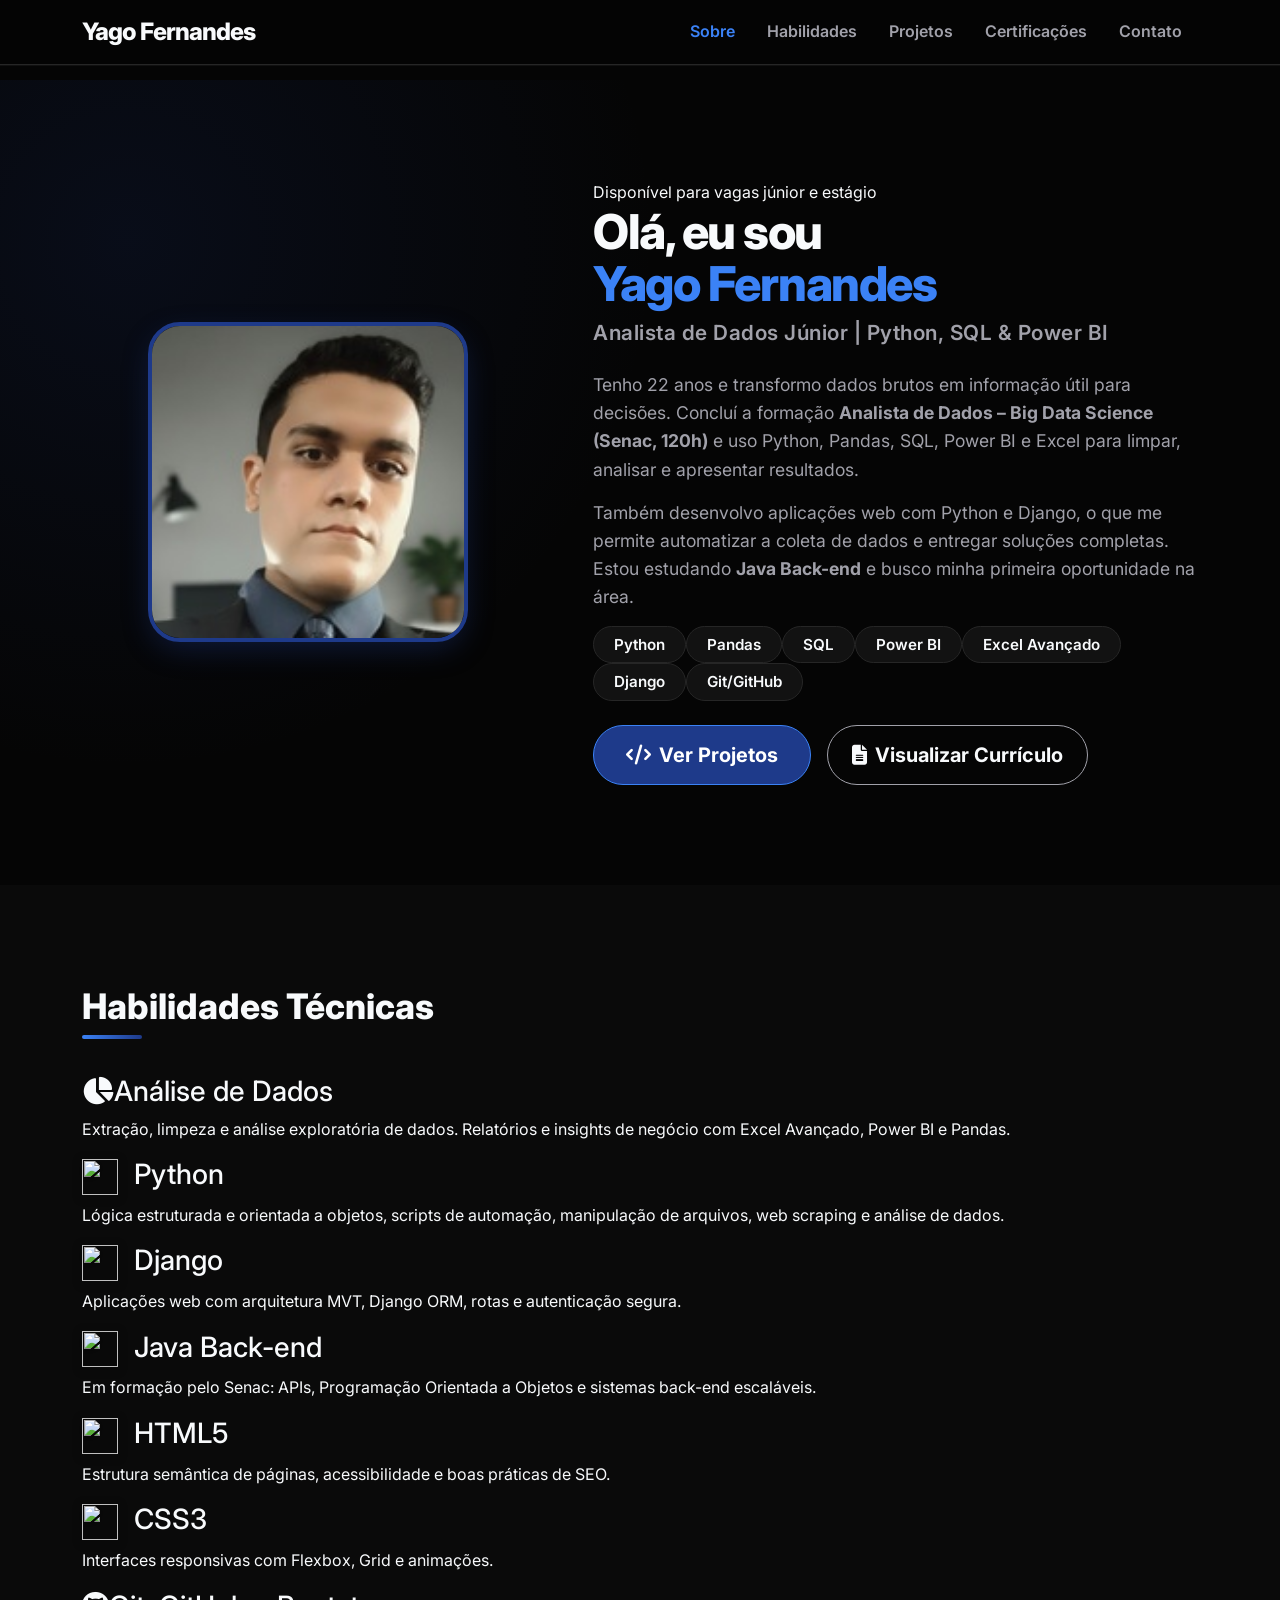
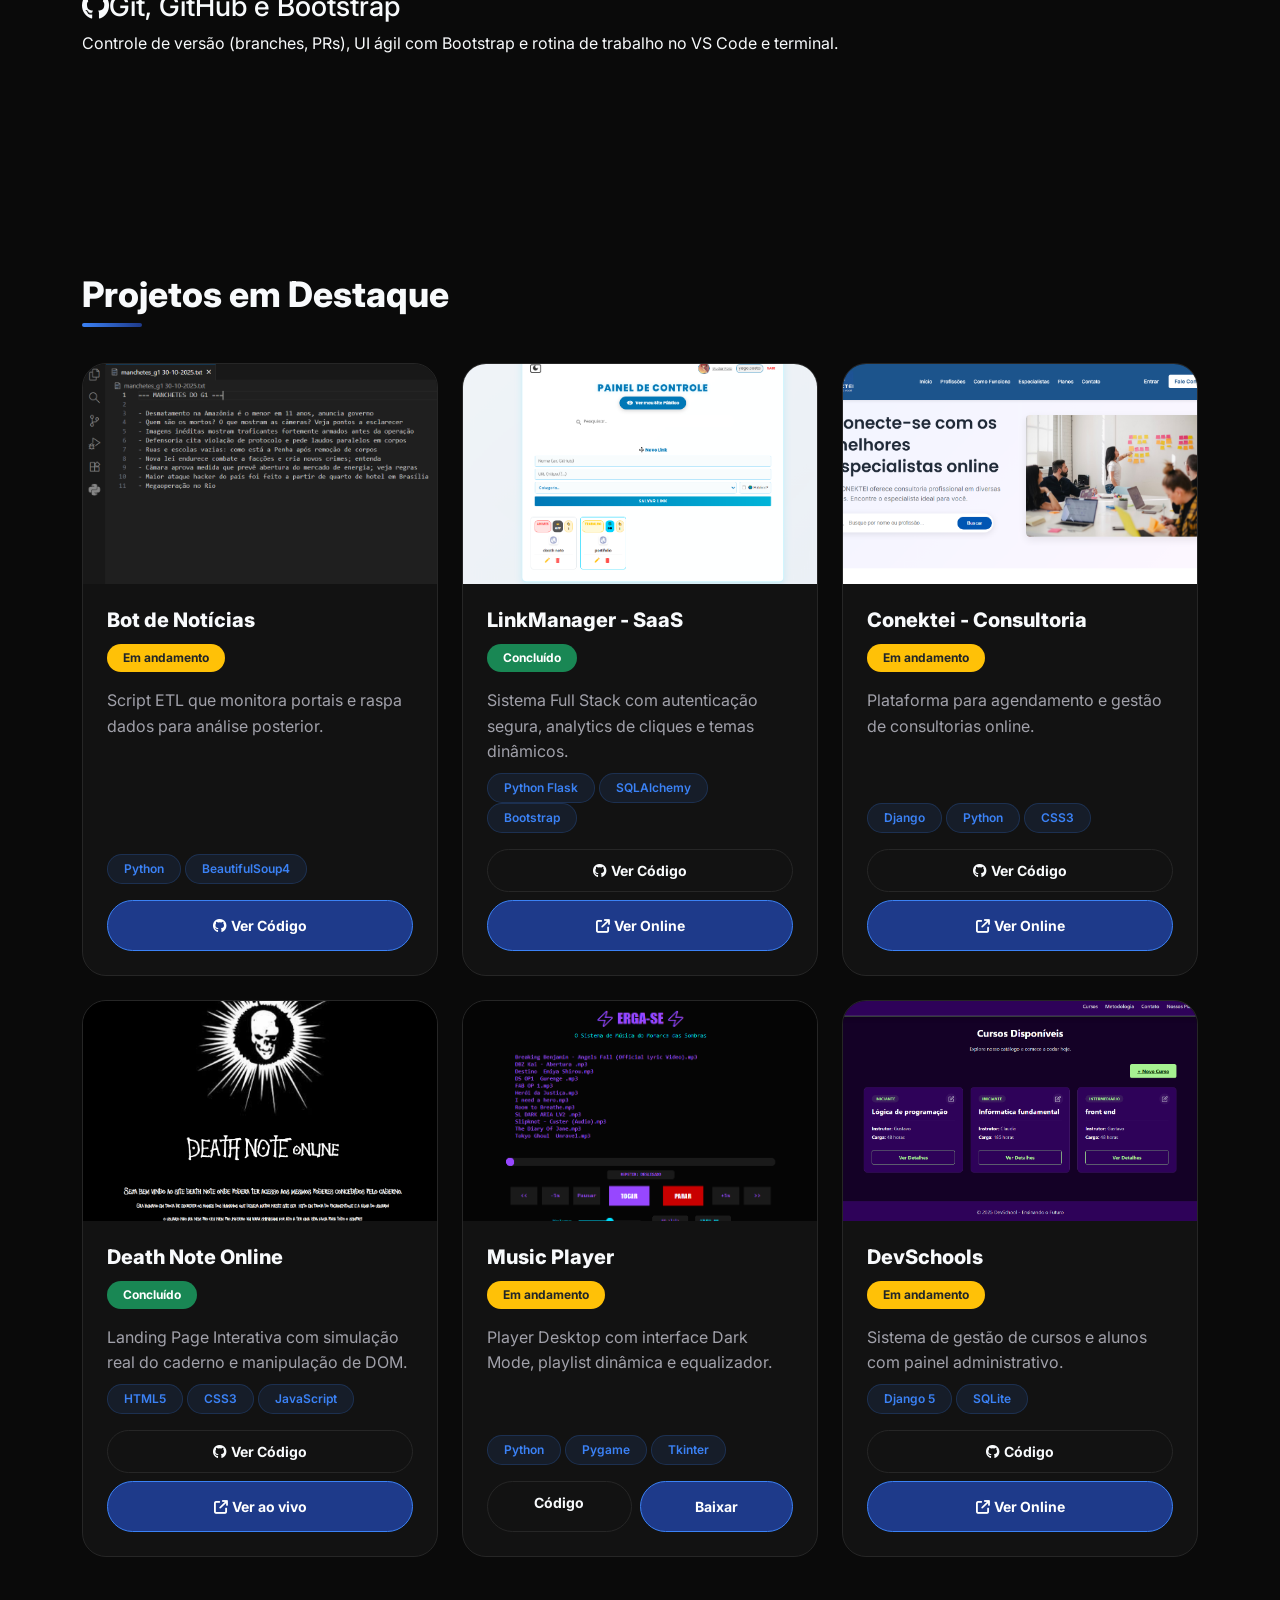
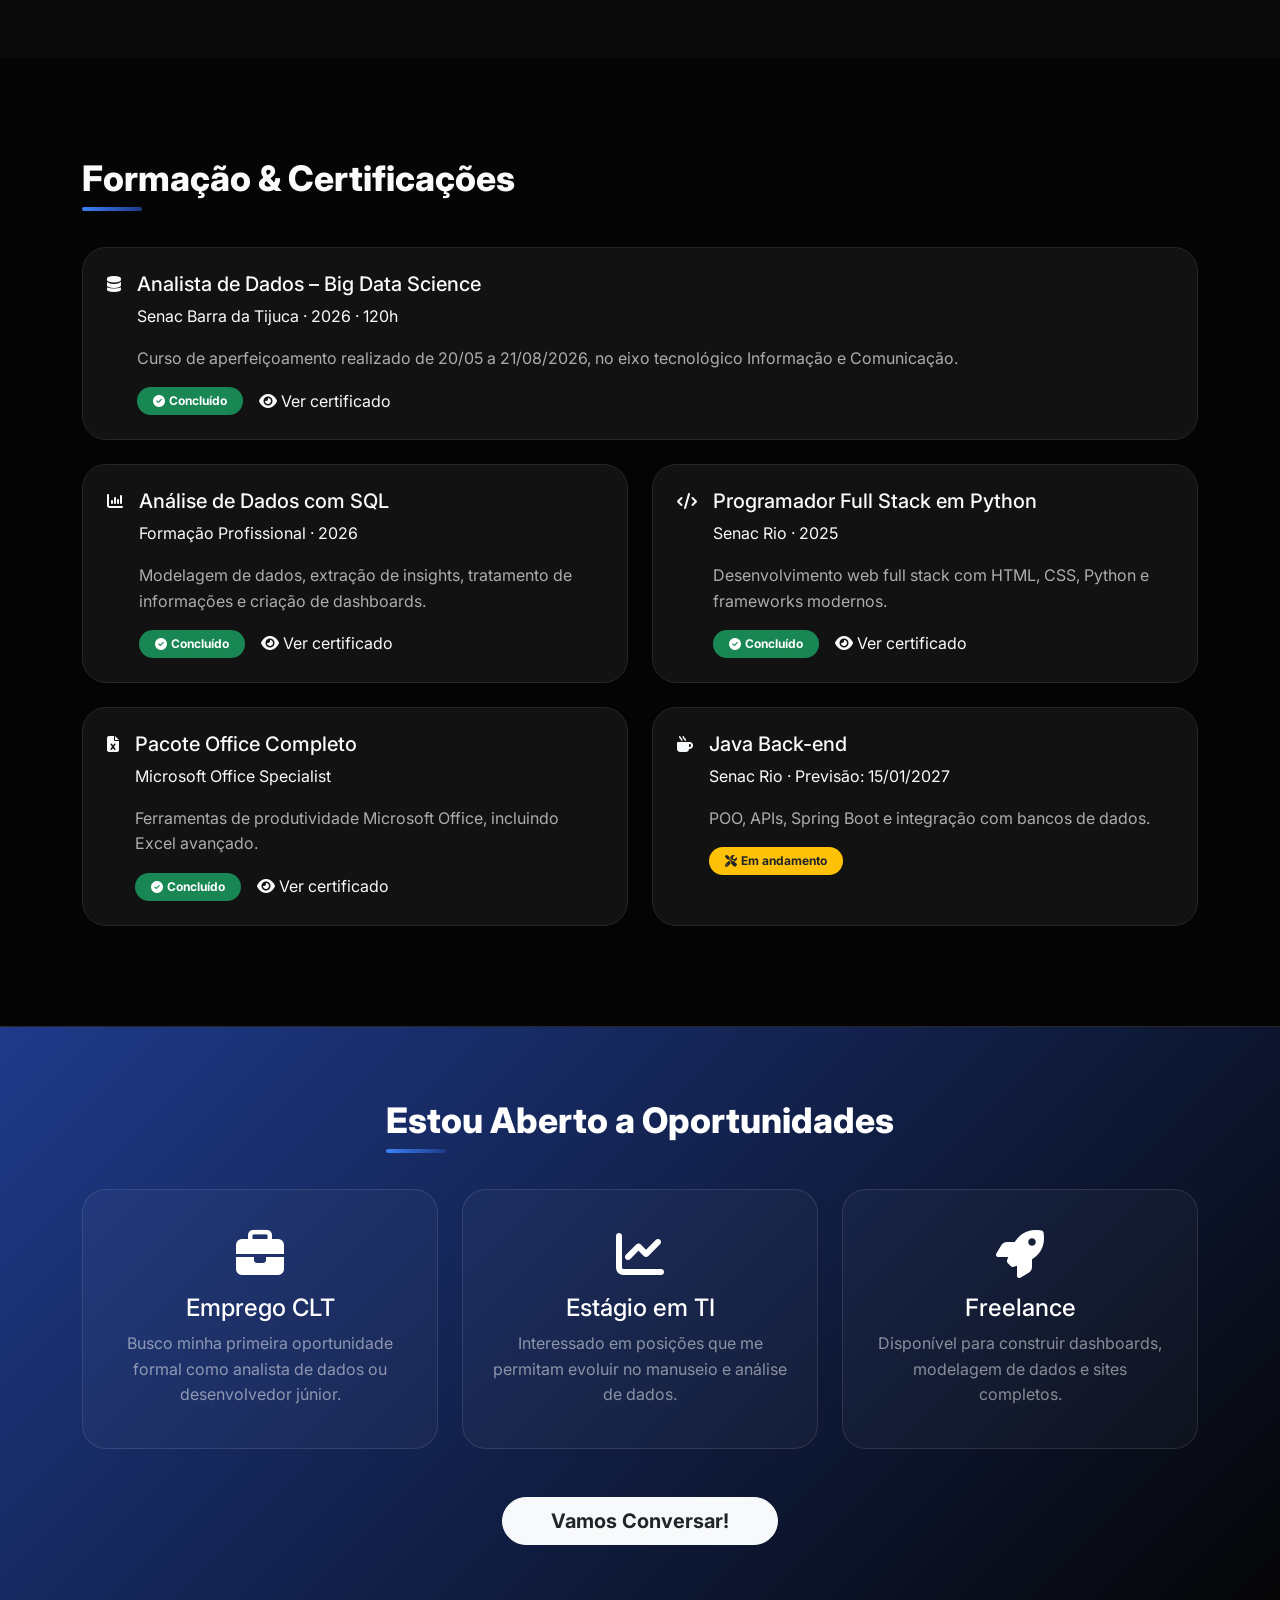
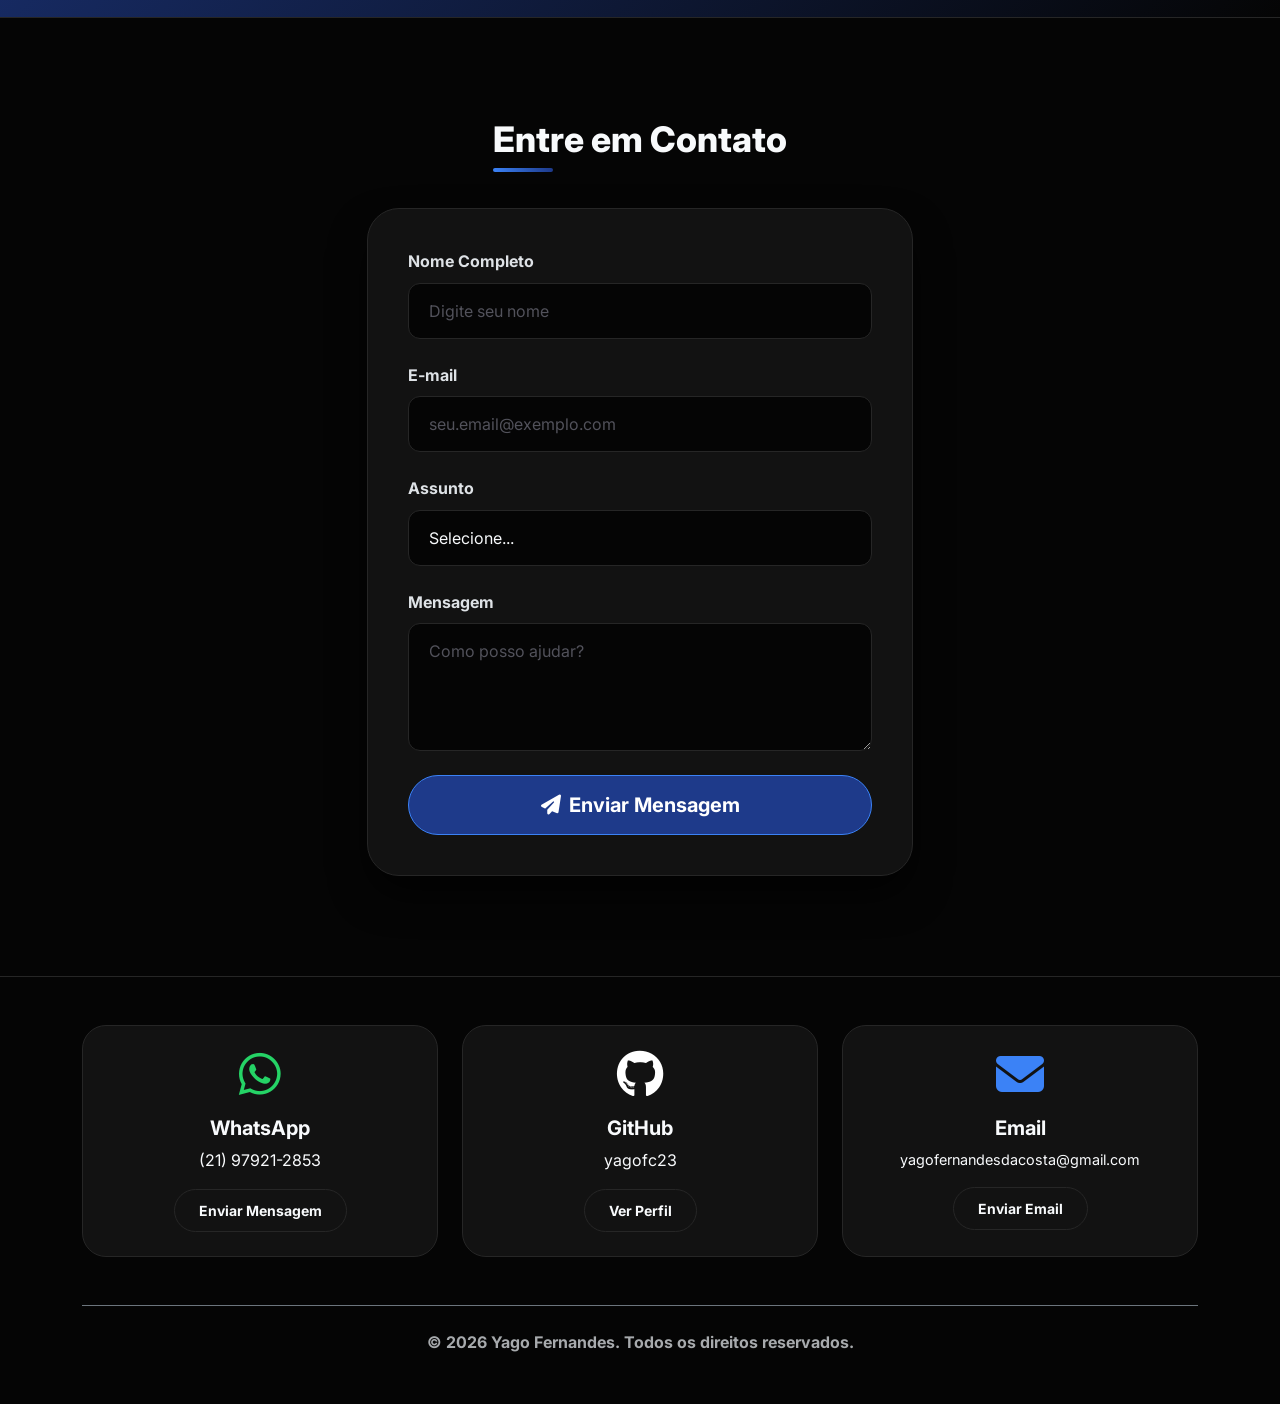
==== commit 4f6ecaeb: "Update print statement from 'Hello' to 'Goodbye'" ====
--- a/index.html
+++ b/index.html
@@ -6,7 +6,11 @@
     
     <link class="portfolio-icon" rel="icon" href="data:image/svg+xml,<svg xmlns=%22http://www.w3.org/2000/svg%22 viewBox=%220 0 100 100%22><text y=%22.9em%22 font-size=%2290%22>👨‍💻</text></svg>">
 
-    <title>Yago Fernandes | Desenvolvedor Full Stack & Analista de Dados</title>
+    <title>Yago Fernandes | Analista de Dados Júnior (Python, SQL, Power BI)</title>
+    <meta name="description" content="Portfólio de Yago Fernandes, analista de dados júnior com formação Senac em Big Data Science. Projetos em Python, Django e análise de dados.">
+    <meta name="theme-color" content="#050505">
+    <meta property="og:title" content="Yago Fernandes | Analista de Dados Júnior">
+    <meta property="og:description" content="Python, SQL, Power BI e projetos no ar. Disponível para vagas júnior e estágio.">
     
     <link rel="preconnect" href="https://fonts.googleapis.com">
     <link rel="preconnect" href="https://fonts.gstatic.com" crossorigin>
@@ -16,7 +20,7 @@
     <link rel="stylesheet" href="https://cdnjs.cloudflare.com/ajax/libs/font-awesome/6.4.0/css/all.min.css">
     <link rel="stylesheet" href="style.css">
 </head>
-<body>
+<body data-bs-spy="scroll" data-bs-target="#navbarNav" data-bs-offset="100" tabindex="0">
     <nav class="navbar navbar-expand-lg fixed-top">
         <div class="container">
             <a class="navbar-brand" href="#sobre">Yago Fernandes</a>
@@ -27,8 +31,8 @@
                 <ul class="navbar-nav ms-auto fw-semibold">
                     <li class="nav-item"><a class="nav-link px-3" href="#sobre">Sobre</a></li>
                     <li class="nav-item"><a class="nav-link px-3" href="#habilidades">Habilidades</a></li>
+                    <li class="nav-item"><a class="nav-link px-3" href="#projetos">Projetos</a></li>
                     <li class="nav-item"><a class="nav-link px-3" href="#certificacoes">Certificações</a></li>
-                    <li class="nav-item"><a class="nav-link px-3" href="#projetos">Projetos</a></li>
                     <li class="nav-item"><a class="nav-link px-3" href="#contato">Contato</a></li>
                 </ul>
             </div>
@@ -40,25 +44,18 @@
         <div class="container">
             <div class="row align-items-center">
                 <div class="col-md-5 text-center mb-5 mb-md-0">
-                    <img src="./image/fp%20vm.jpg" alt="Yago Fernandes - Desenvolvedor Full Stack">
+                    <img src="./image/fp%20vm.jpg" alt="Yago Fernandes - Analista de Dados Júnior">
                 </div>
                 <div class="col-md-7 ps-md-5">
+                    <span class="availability"><span class="dot"></span>Disponível para vagas júnior e estágio</span>
                     <h1 class="greeting">Olá, eu sou <br><span>Yago Fernandes</span></h1>
-                    <h2 class="role">Desenvolvedor Full Stack Júnior & Analista de Dados</h2>
+                    <h2 class="role">Analista de Dados Júnior | Python, SQL &amp; Power BI</h2>
                     
-                    <p>Tenho 22 anos e sou apaixonado por criar soluções digitais eficientes e extrair valor de informações. Com formação em <strong>Programação em Python pelo Senac</strong>, construí uma base sólida desenvolvendo projetos robustos.</p>
+                    <p>Tenho 22 anos e transformo dados brutos em informação útil para decisões. Concluí a formação <strong>Analista de Dados – Big Data Science (Senac, 120h)</strong> e uso Python, Pandas, SQL, Power BI e Excel para limpar, analisar e apresentar resultados.</p>
                     
-                    <p>No universo dos dados, aplico Python e bibliotecas de análise para transformar informações brutas em insights estratégicos. Atualmente, estou expandindo meus conhecimentos em <strong>Java Back-end</strong> e estou disponível para novos desafios.</p>
+                    <p>Também desenvolvo aplicações web com Python e Django, o que me permite automatizar a coleta de dados e entregar soluções completas. Estou estudando <strong>Java Back-end</strong> e busco minha primeira oportunidade na área.</p>
                     
-                    <div class="quick-skills">
-                        <span class="badge">Python</span>
-                        <span class="badge">Django</span>
-                        <span class="badge">Java</span>
-                        <span class="badge">Análise de Dados</span>
-                        <span class="badge">HTML5</span>
-                        <span class="badge">CSS3</span>
-                        <span class="badge">Git/GitHub</span>
-                    </div>
+                    <div class="quick-skills"><span class="badge">Python</span><span class="badge">Pandas</span><span class="badge">SQL</span><span class="badge">Power BI</span><span class="badge">Excel Avançado</span><span class="badge">Django</span><span class="badge">Git/GitHub</span></div>
 
                     <div class="d-flex flex-column flex-sm-row gap-3 mt-4">
                         <a href="#projetos" class="btn btn-primary btn-lg"><i class="fas fa-code me-2"></i>Ver Projetos</a>
@@ -75,217 +72,18 @@
         </div>
     </section>
 
-    <!-- HABILIDADES (ACORDEÃO) -->
+    <!-- HABILIDADES -->
     <section id="habilidades">
         <div class="container">
             <h2 class="section-title">Habilidades Técnicas</h2>
-            <p class="text-muted mb-4">Clique em uma habilidade para ver os detalhes.</p>
-            
-            <div class="row">
-                <div class="col-lg-8 mx-auto">
-                    <div class="accordion" id="skillsAccordion">
-                        
-                        <!-- Análise de Dados -->
-                        <div class="accordion-item">
-                            <h2 class="accordion-header">
-                                <button class="accordion-button collapsed" type="button" data-bs-toggle="collapse" data-bs-target="#skill1">
-                                    <i class="fas fa-chart-pie fa-lg me-3" style="color: var(--accent-color);"></i>
-                                    Análise de Dados
-                                </button>
-                            </h2>
-                            <div id="skill1" class="accordion-collapse collapse" data-bs-parent="#skillsAccordion">
-                                <div class="accordion-body">
-                                    Extração, limpeza e análise exploratória de dados. Geração de relatórios e insights de negócios utilizando Excel Avançado, Power BI e bibliotecas Python (Pandas).
-                                </div>
-                            </div>
-                        </div>
-
-                        <!-- Python -->
-                        <div class="accordion-item">
-                            <h2 class="accordion-header">
-                                <button class="accordion-button collapsed" type="button" data-bs-toggle="collapse" data-bs-target="#skill2">
-                                    <img src="https://cdn.jsdelivr.net/gh/devicons/devicon/icons/python/python-original.svg" alt="Python" class="skill-logo">
-                                    Python
-                                </button>
-                            </h2>
-                            <div id="skill2" class="accordion-collapse collapse" data-bs-parent="#skillsAccordion">
-                                <div class="accordion-body">
-                                    Desenvolvimento de lógica estruturada e orientada a objetos, criação de scripts automatizados, manipulação de arquivos, web scraping e análise de dados.
-                                </div>
-                            </div>
-                        </div>
-
-                        <!-- Django -->
-                        <div class="accordion-item">
-                            <h2 class="accordion-header">
-                                <button class="accordion-button collapsed" type="button" data-bs-toggle="collapse" data-bs-target="#skill3">
-                                    <img src="https://cdn.jsdelivr.net/gh/devicons/devicon/icons/django/django-plain.svg" alt="Django" class="skill-logo">
-                                    Django Framework
-                                </button>
-                            </h2>
-                            <div id="skill3" class="accordion-collapse collapse" data-bs-parent="#skillsAccordion">
-                                <div class="accordion-body">
-                                    Construção de aplicações web dinâmicas com arquitetura MVT, manipulação do Django ORM, controle de rotas e autenticação segura.
-                                </div>
-                            </div>
-                        </div>
-
-                        <!-- Java -->
-                        <div class="accordion-item">
-                            <h2 class="accordion-header">
-                                <button class="accordion-button collapsed" type="button" data-bs-toggle="collapse" data-bs-target="#skill4">
-                                    <img src="https://cdn.jsdelivr.net/gh/devicons/devicon/icons/java/java-original.svg" alt="Java" class="skill-logo">
-                                    Java Back-end
-                                </button>
-                            </h2>
-                            <div id="skill4" class="accordion-collapse collapse" data-bs-parent="#skillsAccordion">
-                                <div class="accordion-body">
-                                    Em processo de formação pelo Senac. Focado na criação de APIs robustas, Programação Orientada a Objetos (POO) e construção de sistemas back-end escaláveis.
-                                </div>
-                            </div>
-                        </div>
-
-                        <!-- HTML5 -->
-                        <div class="accordion-item">
-                            <h2 class="accordion-header">
-                                <button class="accordion-button collapsed" type="button" data-bs-toggle="collapse" data-bs-target="#skill5">
-                                    <img src="https://cdn.jsdelivr.net/gh/devicons/devicon/icons/html5/html5-original.svg" alt="HTML5" class="skill-logo">
-                                    HTML5
-                                </button>
-                            </h2>
-                            <div id="skill5" class="accordion-collapse collapse" data-bs-parent="#skillsAccordion">
-                                <div class="accordion-body">
-                                    Estruturação semântica de páginas web, garantindo acessibilidade, boas práticas de SEO e uma base sólida para interfaces modernas.
-                                </div>
-                            </div>
-                        </div>
-
-                        <!-- CSS3 -->
-                        <div class="accordion-item">
-                            <h2 class="accordion-header">
-                                <button class="accordion-button collapsed" type="button" data-bs-toggle="collapse" data-bs-target="#skill6">
-                                    <img src="https://cdn.jsdelivr.net/gh/devicons/devicon/icons/css3/css3-original.svg" alt="CSS3" class="skill-logo">
-                                    CSS3
-                                </button>
-                            </h2>
-                            <div id="skill6" class="accordion-collapse collapse" data-bs-parent="#skillsAccordion">
-                                <div class="accordion-body">
-                                    Estilização moderna e responsiva avançada utilizando Flexbox, Grid, animações e boas práticas de design para criar interfaces incríveis.
-                                </div>
-                            </div>
-                        </div>
-
-                        <!-- Ferramentas -->
-                        <div class="accordion-item">
-                            <h2 class="accordion-header">
-                                <button class="accordion-button collapsed" type="button" data-bs-toggle="collapse" data-bs-target="#skill7">
-                                    <i class="fab fa-github fa-lg me-3 text-white"></i>
-                                    Ferramentas & Versionamento
-                                </button>
-                            </h2>
-                            <div id="skill7" class="accordion-collapse collapse" data-bs-parent="#skillsAccordion">
-                                <div class="accordion-body">
-                                    Uso do Bootstrap para UI ágil, controle de versão com Git/GitHub (branches, PRs), e configuração profissional com VS Code e terminais.
-                                </div>
-                            </div>
-                        </div>
-
-                    </div>
-                </div>
-            </div>
-        </div>
-    </section>
-
-    <!-- CERTIFICAÇÕES -->
-    <section id="certificacoes">
-        <div class="container">
-            <h2 class="section-title">Certificações & Conquistas</h2>
-            <div class="row g-4">
-                
-                <!-- Python -->
-                <div class="col-md-6">
-                    <a href="#" data-bs-toggle="modal" data-bs-target="#modalCert1" class="certification-item p-4 d-none d-md-block text-decoration-none">
-                        <h5>🎓 Programador Full Stack em Python</h5>
-                        <div class="mb-3 mt-2">
-                            <span class="badge bg-success rounded-pill px-3 py-2"><i class="fas fa-check-circle me-1"></i> Concluído</span>
-                        </div>
-                        <p class="text-muted mb-2"><strong>Senac Rio</strong> | 2025</p>
-                        <p class="text-muted">Certificação completa em desenvolvimento web full stack com foco em HTML, CSS, Python e frameworks modernos.</p>
-                        <div class="mt-3">
-                            <span class="btn btn-sm btn-outline-primary"><i class="fas fa-eye me-1"></i> Visualizar</span>
-                        </div>
-                    </a>
-                    
-                    <a href="./certificado python Full stack .pdf" target="_blank" class="certification-item p-4 d-block d-md-none text-decoration-none">
-                        <h5>🎓 Programador Full Stack em Python</h5>
-                        <div class="mb-3 mt-2">
-                            <span class="badge bg-success rounded-pill px-3 py-2"><i class="fas fa-check-circle me-1"></i> Concluído</span>
-                        </div>
-                        <p class="text-muted mb-2"><strong>Senac Rio</strong> | 2025</p>
-                        <p class="text-muted">Certificação completa em desenvolvimento web full stack com foco em HTML, CSS, Python e frameworks modernos.</p>
-                    </a>
-                </div>        
-                
-                <!-- Análise de Dados -->
-                <div class="col-md-6">
-                    <a href="#" data-bs-toggle="modal" data-bs-target="#modalCert3" class="certification-item p-4 d-none d-md-block text-decoration-none">
-                        <h5>📊 Análise de Dados</h5>
-                        <div class="mb-3 mt-2">
-                            <span class="badge bg-success rounded-pill px-3 py-2"><i class="fas fa-check-circle me-1"></i> Concluído</span>
-                        </div>
-                        <p class="text-muted mb-2"><strong>Formação Profissional</strong> | 2026</p>
-                        <p class="text-muted">Certificação focada em modelagem de dados, extração de insights, tratamento de informações e criação de dashboards.</p>
-                        <div class="mt-3">
-                            <span class="btn btn-sm btn-outline-primary"><i class="fas fa-eye me-1"></i> Visualizar</span>
-                        </div>
-                    </a>
-                    
-                    <a href="./certificado-analista-de-dados-sql.pdf" target="_blank" class="certification-item p-4 d-block d-md-none text-decoration-none">
-                        <h5>📊 Análise de Dados</h5>
-                        <div class="mb-3 mt-2">
-                            <span class="badge bg-success rounded-pill px-3 py-2"><i class="fas fa-check-circle me-1"></i> Concluído</span>
-                        </div>
-                        <p class="text-muted mb-2"><strong>Formação Profissional</strong> | 2026</p>
-                        <p class="text-muted">Certificação focada em modelagem de dados, extração de insights e tratamento de informações.</p>
-                    </a>
-                </div>
-
-                <!-- Java -->
-                <div class="col-md-6">
-                    <a href="#" class="certification-item p-4 d-none d-md-block text-decoration-none" onclick="event.preventDefault();">
-                        <h5>☕ Java Back-end</h5>
-                        <div class="mb-3 mt-2">
-                            <span class="badge bg-warning text-dark rounded-pill px-3 py-2"><i class="fas fa-tools me-1"></i> Em andamento</span>
-                        </div>
-                        <p class="text-muted mb-2"><strong>Senac Rio</strong> | Previsão: 15/01/2027</p>
-                        <p class="text-muted">Desenvolvimento back-end focado em Programação Orientada a Objetos (POO), APIs, Spring Boot e integração com bancos de dados.</p>
-                    </a>
-                </div>
-
-                <!-- Office -->
-                <div class="col-md-6">
-                    <a href="#" data-bs-toggle="modal" data-bs-target="#modalCert2" class="certification-item p-4 d-none d-md-block text-decoration-none">
-                        <h5>💼 Pacote Office Completo</h5>
-                        <div class="mb-3 mt-2">
-                            <span class="badge bg-success rounded-pill px-3 py-2"><i class="fas fa-check-circle me-1"></i> Concluído</span>
-                        </div>
-                        <p class="text-muted mb-2"><strong>Microsoft Office Specialist</strong></p>
-                        <p class="text-muted">Certificação em ferramentas de produtividade Microsoft Office (incluindo Excel avançado).</p>
-                        <div class="mt-3">
-                            <span class="btn btn-sm btn-outline-primary"><i class="fas fa-eye me-1"></i> Visualizar</span>
-                        </div>
-                    </a>
-                    
-                    <a href="./certificado do pacote office .pdf" target="_blank" class="certification-item p-4 d-block d-md-none text-decoration-none">
-                        <h5>💼 Pacote Office Completo</h5>
-                        <div class="mb-3 mt-2">
-                            <span class="badge bg-success rounded-pill px-3 py-2"><i class="fas fa-check-circle me-1"></i> Concluído</span>
-                        </div>
-                        <p class="text-muted mb-2"><strong>Microsoft Office Specialist</strong></p>
-                        <p class="text-muted">Certificação em ferramentas de produtividade Microsoft Office.</p>
-                    </a>
-                </div>
-
+            <div class="skills-grid">
+                <article class="skill-card featured"><h3><span class="skill-ic"><i class="fas fa-chart-pie"></i></span>Análise de Dados</h3><p>Extração, limpeza e análise exploratória de dados. Relatórios e insights de negócio com Excel Avançado, Power BI e Pandas.</p></article>
+                <article class="skill-card"><h3><span class="skill-ic"><img src="https://cdn.jsdelivr.net/gh/devicons/devicon/icons/python/python-original.svg" alt="" class="skill-logo"></span>Python</h3><p>Lógica estruturada e orientada a objetos, scripts de automação, manipulação de arquivos, web scraping e análise de dados.</p></article>
+                <article class="skill-card"><h3><span class="skill-ic"><img src="https://cdn.jsdelivr.net/gh/devicons/devicon/icons/django/django-plain.svg" alt="" class="skill-logo"></span>Django</h3><p>Aplicações web com arquitetura MVT, Django ORM, rotas e autenticação segura.</p></article>
+                <article class="skill-card"><h3><span class="skill-ic"><img src="https://cdn.jsdelivr.net/gh/devicons/devicon/icons/java/java-original.svg" alt="" class="skill-logo"></span>Java Back-end</h3><p>Em formação pelo Senac: APIs, Programação Orientada a Objetos e sistemas back-end escaláveis.</p></article>
+                <article class="skill-card"><h3><span class="skill-ic"><img src="https://cdn.jsdelivr.net/gh/devicons/devicon/icons/html5/html5-original.svg" alt="" class="skill-logo"></span>HTML5</h3><p>Estrutura semântica de páginas, acessibilidade e boas práticas de SEO.</p></article>
+                <article class="skill-card"><h3><span class="skill-ic"><img src="https://cdn.jsdelivr.net/gh/devicons/devicon/icons/css3/css3-original.svg" alt="" class="skill-logo"></span>CSS3</h3><p>Interfaces responsivas com Flexbox, Grid e animações.</p></article>
+                <article class="skill-card"><h3><span class="skill-ic"><i class="fab fa-github"></i></span>Git, GitHub e Bootstrap</h3><p>Controle de versão (branches, PRs), UI ágil com Bootstrap e rotina de trabalho no VS Code e terminal.</p></article>
             </div>
         </div>
     </section>
@@ -298,9 +96,31 @@
                 
                 <div class="col-md-6 col-lg-4">
                     <div class="card h-100">
-                        <img src="./image/linkmanager-thumb.png" alt="LinkManager" class="card-img-top" style="height: 220px; object-fit: cover;">
-                        <div class="card-body d-flex flex-column p-4">
-                            <h5 class="card-title mb-1">🔗 LinkManager - SaaS</h5>
+                        <img src="image/projeto%202.png" alt="Web Scraper" class="card-img-top" loading="lazy" style="height: 220px; object-fit: cover;">
+                        <div class="card-body d-flex flex-column p-4">
+                            <h5 class="card-title mb-1">Bot de Notícias</h5>
+                            <div class="mb-3 mt-2">
+                                <span class="badge bg-warning text-dark rounded-pill px-3 py-2">Em andamento</span>
+                            </div>
+                            <div class="card-text flex-grow-1">
+                                <p class="mb-2">Script ETL que monitora portais e raspa dados para análise posterior.</p>
+                            </div>
+                            <div class="tech-tags mb-3">
+                                <span class="badge">Python</span>
+                                <span class="badge">BeautifulSoup4</span>
+                            </div>
+                            <div class="mt-auto d-grid gap-2">
+                                <a href="https://github.com/yagofc23/automacao-python-g1" target="_blank" class="btn btn-primary btn-sm rounded-pill"><i class="fab fa-github me-1"></i>Ver Código</a>
+                            </div>
+                        </div>
+                    </div>
+                </div>
+
+                <div class="col-md-6 col-lg-4">
+                    <div class="card h-100">
+                        <img src="./image/linkmanager-thumb.png" alt="LinkManager" class="card-img-top" loading="lazy" style="height: 220px; object-fit: cover;">
+                        <div class="card-body d-flex flex-column p-4">
+                            <h5 class="card-title mb-1">LinkManager - SaaS</h5>
                             <div class="mb-3 mt-2">
                                 <span class="badge bg-success rounded-pill px-3 py-2">Concluído</span>
                             </div>
@@ -313,8 +133,8 @@
                                 <span class="badge">Bootstrap</span>
                             </div>
                             <div class="mt-auto d-grid gap-2">
-                                <a href="https://github.com/yagofc23/gerenciador-de-link" target="_blank" class="btn btn-outline-primary btn-sm rounded-pill">📁 Ver Código</a>
-                                <a href="https://linkmanager-yago.onrender.com" target="_blank" class="btn btn-primary btn-sm rounded-pill">🌐 Ver Online</a>
+                                <a href="https://github.com/yagofc23/gerenciador-de-link" target="_blank" class="btn btn-outline-primary btn-sm rounded-pill"><i class="fab fa-github me-1"></i>Ver Código</a>
+                                <a href="https://linkmanager-yago.onrender.com" target="_blank" class="btn btn-primary btn-sm rounded-pill"><i class="fas fa-arrow-up-right-from-square me-1"></i>Ver Online</a>
                             </div>
                         </div>
                     </div>
@@ -322,9 +142,9 @@
 
                 <div class="col-md-6 col-lg-4">
                     <div class="card h-100">
-                        <img src="./image/conektei-thumb.png" alt="Conektei" class="card-img-top" style="height: 220px; object-fit: cover;">
-                        <div class="card-body d-flex flex-column p-4">
-                            <h5 class="card-title mb-1">🤝 Conektei - Consultoria</h5>
+                        <img src="./image/conektei-thumb.png" alt="Conektei" class="card-img-top" loading="lazy" style="height: 220px; object-fit: cover;">
+                        <div class="card-body d-flex flex-column p-4">
+                            <h5 class="card-title mb-1">Conektei - Consultoria</h5>
                             <div class="mb-3 mt-2">
                                 <span class="badge bg-warning text-dark rounded-pill px-3 py-2">Em andamento</span>
                             </div>
@@ -337,8 +157,8 @@
                                 <span class="badge">CSS3</span>
                             </div>
                             <div class="mt-auto d-grid gap-2">
-                                <a href="https://github.com/felipevitorino294-png/conektei" target="_blank" class="btn btn-outline-primary btn-sm rounded-pill">📁 Ver Código</a>
-                                <a href="https://conektei-plataforma.onrender.com/" target="_blank" class="btn btn-primary btn-sm rounded-pill">🌐 Ver Online</a>
+                                <a href="https://github.com/felipevitorino294-png/conektei" target="_blank" class="btn btn-outline-primary btn-sm rounded-pill"><i class="fab fa-github me-1"></i>Ver Código</a>
+                                <a href="https://conektei-plataforma.onrender.com/" target="_blank" class="btn btn-primary btn-sm rounded-pill"><i class="fas fa-arrow-up-right-from-square me-1"></i>Ver Online</a>
                             </div>
                         </div>
                     </div>
@@ -346,9 +166,9 @@
                 
                 <div class="col-md-6 col-lg-4">
                     <div class="card h-100"> 
-                        <img src="./image/death%20note.png" alt="Death Note" class="card-img-top" style="height: 220px; object-fit: cover;">
-                        <div class="card-body d-flex flex-column p-4">
-                            <h5 class="card-title mb-1">📓 Death Note Online</h5>
+                        <img src="./image/death%20note.png" alt="Death Note" class="card-img-top" loading="lazy" style="height: 220px; object-fit: cover;">
+                        <div class="card-body d-flex flex-column p-4">
+                            <h5 class="card-title mb-1">Death Note Online</h5>
                             <div class="mb-3 mt-2">
                                 <span class="badge bg-success rounded-pill px-3 py-2">Concluído</span>
                             </div>
@@ -361,8 +181,8 @@
                                 <span class="badge">JavaScript</span>
                             </div>
                             <div class="mt-auto d-grid gap-2">
-                                <a href="https://github.com/yagofc23/Death-Note-online.git" target="_blank" class="btn btn-outline-primary btn-sm rounded-pill">📁 Ver Código</a>
-                                <a href="https://yagofc23.github.io/Death-Note-online/" target="_blank" class="btn btn-primary btn-sm rounded-pill">🌐 Ver ao vivo</a>
+                                <a href="https://github.com/yagofc23/Death-Note-online.git" target="_blank" class="btn btn-outline-primary btn-sm rounded-pill"><i class="fab fa-github me-1"></i>Ver Código</a>
+                                <a href="https://yagofc23.github.io/Death-Note-online/" target="_blank" class="btn btn-primary btn-sm rounded-pill"><i class="fas fa-arrow-up-right-from-square me-1"></i>Ver ao vivo</a>
                             </div>
                         </div>
                     </div>
@@ -370,9 +190,9 @@
                 
                 <div class="col-md-6 col-lg-4">
                     <div class="card h-100">
-                        <img src="./image/music_player.png" class="card-img-top" alt="Music Player" style="height: 220px; object-fit: cover; object-position: top;">
-                        <div class="card-body d-flex flex-column p-4">
-                            <h5 class="card-title mb-1">⚡ Music Player</h5>
+                        <img src="./image/music_player.png" class="card-img-top" loading="lazy" alt="Music Player" style="height: 220px; object-fit: cover; object-position: top;">
+                        <div class="card-body d-flex flex-column p-4">
+                            <h5 class="card-title mb-1">Music Player</h5>
                             <div class="mb-3 mt-2">
                                 <span class="badge bg-warning text-dark rounded-pill px-3 py-2">Em andamento</span>
                             </div>
@@ -394,31 +214,9 @@
 
                 <div class="col-md-6 col-lg-4">
                     <div class="card h-100">
-                        <img src="image/projeto%202.png" alt="Web Scraper" class="card-img-top" style="height: 220px; object-fit: cover;">
-                        <div class="card-body d-flex flex-column p-4">
-                            <h5 class="card-title mb-1">🤖 Bot de Notícias</h5>
-                            <div class="mb-3 mt-2">
-                                <span class="badge bg-warning text-dark rounded-pill px-3 py-2">Em andamento</span>
-                            </div>
-                            <div class="card-text flex-grow-1">
-                                <p class="mb-2">Script ETL que monitora portais e raspa dados para análise posterior.</p>
-                            </div>
-                            <div class="tech-tags mb-3">
-                                <span class="badge">Python</span>
-                                <span class="badge">BeautifulSoup4</span>
-                            </div>
-                            <div class="mt-auto d-grid gap-2">
-                                <a href="https://github.com/yagofc23/automacao-python-g1" target="_blank" class="btn btn-primary btn-sm rounded-pill">📁 Ver Código</a>
-                            </div>
-                        </div>
-                    </div>
-                </div>
-
-                <div class="col-md-6 col-lg-4">
-                    <div class="card h-100">
-                        <img src="image/devSchool.png" alt="DevSchools" class="card-img-top" style="height: 220px; object-fit: cover; object-position: top;">
-                        <div class="card-body d-flex flex-column p-4">
-                            <h5 class="card-title mb-1">🐸 DevSchools</h5>
+                        <img src="image/devSchool.png" alt="DevSchools" class="card-img-top" loading="lazy" style="height: 220px; object-fit: cover; object-position: top;">
+                        <div class="card-body d-flex flex-column p-4">
+                            <h5 class="card-title mb-1">DevSchools</h5>
                             <div class="mb-3 mt-2">
                                 <span class="badge bg-warning text-dark rounded-pill px-3 py-2">Em andamento</span>
                             </div>
@@ -430,13 +228,27 @@
                                 <span class="badge">SQLite</span>
                             </div>
                             <div class="mt-auto d-grid gap-2">
-                                <a href="https://github.com/yagofc23/devSchools" target="_blank" class="btn btn-outline-primary btn-sm rounded-pill">📁 Código</a>
-                                <a href="https://yagofc2305.pythonanywhere.com/" target="_blank" class="btn btn-primary btn-sm rounded-pill">🌐 Ver Online</a>
-                            </div>
-                        </div>
-                    </div>
-                </div>
-
+                                <a href="https://github.com/yagofc23/devSchools" target="_blank" class="btn btn-outline-primary btn-sm rounded-pill"><i class="fab fa-github me-1"></i>Código</a>
+                                <a href="https://yagofc2305.pythonanywhere.com/" target="_blank" class="btn btn-primary btn-sm rounded-pill"><i class="fas fa-arrow-up-right-from-square me-1"></i>Ver Online</a>
+                            </div>
+                        </div>
+                    </div>
+                </div>
+
+            </div>
+        </div>
+    </section>
+
+    <!-- CERTIFICAÇÕES -->
+    <section id="certificacoes">
+        <div class="container">
+            <h2 class="section-title">Formação & Certificações</h2>
+            <div class="row g-4">
+                <div class="col-12"><a href="certificado-analista-de-dados-big-data-science.pdf" target="_blank" rel="noopener" data-modal="#modalCert4" class="certification-item featured p-4 text-decoration-none"><div class="d-flex align-items-start gap-3"><span class="cert-icon"><i class="fas fa-database"></i></span><div><h3 class="h5">Analista de Dados – Big Data Science</h3><p class="cert-meta">Senac Barra da Tijuca · 2026 · 120h</p><p class="text-muted mb-3">Curso de aperfeiçoamento realizado de 20/05 a 21/08/2026, no eixo tecnológico Informação e Comunicação.</p><div class="d-flex flex-wrap align-items-center gap-3"><span class="badge bg-success rounded-pill px-3 py-2"><i class="fas fa-check-circle me-1"></i>Concluído</span><span class="cert-action"><i class="fas fa-eye me-1"></i>Ver certificado</span></div></div></div></a></div>
+                <div class="col-md-6"><a href="certificado-analista-de-dados-sql.pdf" target="_blank" rel="noopener" data-modal="#modalCert3" class="certification-item p-4 text-decoration-none"><div class="d-flex align-items-start gap-3"><span class="cert-icon"><i class="fas fa-chart-column"></i></span><div><h3 class="h5">Análise de Dados com SQL</h3><p class="cert-meta">Formação Profissional · 2026</p><p class="text-muted mb-3">Modelagem de dados, extração de insights, tratamento de informações e criação de dashboards.</p><div class="d-flex flex-wrap align-items-center gap-3"><span class="badge bg-success rounded-pill px-3 py-2"><i class="fas fa-check-circle me-1"></i>Concluído</span><span class="cert-action"><i class="fas fa-eye me-1"></i>Ver certificado</span></div></div></div></a></div>
+                <div class="col-md-6"><a href="certificado python Full stack .pdf" target="_blank" rel="noopener" data-modal="#modalCert1" class="certification-item p-4 text-decoration-none"><div class="d-flex align-items-start gap-3"><span class="cert-icon"><i class="fas fa-code"></i></span><div><h3 class="h5">Programador Full Stack em Python</h3><p class="cert-meta">Senac Rio · 2025</p><p class="text-muted mb-3">Desenvolvimento web full stack com HTML, CSS, Python e frameworks modernos.</p><div class="d-flex flex-wrap align-items-center gap-3"><span class="badge bg-success rounded-pill px-3 py-2"><i class="fas fa-check-circle me-1"></i>Concluído</span><span class="cert-action"><i class="fas fa-eye me-1"></i>Ver certificado</span></div></div></div></a></div>
+                <div class="col-md-6"><a href="certificado do pacote office .pdf" target="_blank" rel="noopener" data-modal="#modalCert2" class="certification-item p-4 text-decoration-none"><div class="d-flex align-items-start gap-3"><span class="cert-icon"><i class="fas fa-file-excel"></i></span><div><h3 class="h5">Pacote Office Completo</h3><p class="cert-meta">Microsoft Office Specialist</p><p class="text-muted mb-3">Ferramentas de produtividade Microsoft Office, incluindo Excel avançado.</p><div class="d-flex flex-wrap align-items-center gap-3"><span class="badge bg-success rounded-pill px-3 py-2"><i class="fas fa-check-circle me-1"></i>Concluído</span><span class="cert-action"><i class="fas fa-eye me-1"></i>Ver certificado</span></div></div></div></a></div>
+                <div class="col-md-6"><div class="certification-item p-4"><div class="d-flex align-items-start gap-3"><span class="cert-icon"><i class="fas fa-mug-hot"></i></span><div><h3 class="h5">Java Back-end</h3><p class="cert-meta">Senac Rio · Previsão: 15/01/2027</p><p class="text-muted mb-3">POO, APIs, Spring Boot e integração com bancos de dados.</p><div class="d-flex flex-wrap align-items-center gap-3"><span class="badge bg-warning text-dark rounded-pill px-3 py-2"><i class="fas fa-tools me-1"></i>Em andamento</span></div></div></div></div></div>
             </div>
         </div>
     </section>
@@ -542,7 +354,7 @@
                 </div>
             </div>
             <div class="text-center mt-4 pt-4 border-top border-secondary">
-                <p class="mb-0 text-muted fw-bold">&copy; 2025 Yago Fernandes. Todos os direitos reservados.</p>
+                <p class="mb-0 text-muted fw-bold">&copy; <span id="ano">2026</span> Yago Fernandes. Todos os direitos reservados.</p>
             </div>
         </div>
     </footer>
@@ -567,65 +379,53 @@
         </div>
     </div>
 
+    <div class="modal fade" id="modalCert4" tabindex="-1" aria-hidden="true">
+        <div class="modal-dialog modal-xl modal-dialog-centered"><div class="modal-content">
+            <div class="modal-header"><h5 class="modal-title fw-bold">Analista de Dados – Big Data Science</h5><div>
+                <a href="certificado-analista-de-dados-big-data-science.pdf" target="_blank" class="btn btn-sm btn-primary rounded-pill me-2"><i class="fas fa-external-link-alt me-1"></i> Abrir</a>
+                <button type="button" class="btn-close" data-bs-dismiss="modal" aria-label="Fechar"></button></div></div>
+            <div class="modal-body p-4" style="height: 80vh;"><iframe src="certificado-analista-de-dados-big-data-science.pdf" title="Analista de Dados – Big Data Science" width="100%" height="100%" style="border: none; border-radius: 12px;"></iframe></div>
+        </div></div>
+    </div>
+
+    <div class="modal fade" id="modalCert3" tabindex="-1" aria-hidden="true">
+        <div class="modal-dialog modal-xl modal-dialog-centered"><div class="modal-content">
+            <div class="modal-header"><h5 class="modal-title fw-bold">Análise de Dados com SQL</h5><div>
+                <a href="certificado-analista-de-dados-sql.pdf" target="_blank" class="btn btn-sm btn-primary rounded-pill me-2"><i class="fas fa-external-link-alt me-1"></i> Abrir</a>
+                <button type="button" class="btn-close" data-bs-dismiss="modal" aria-label="Fechar"></button></div></div>
+            <div class="modal-body p-4" style="height: 80vh;"><iframe src="certificado-analista-de-dados-sql.pdf" title="Análise de Dados com SQL" width="100%" height="100%" style="border: none; border-radius: 12px;"></iframe></div>
+        </div></div>
+    </div>
+
     <div class="modal fade" id="modalCert1" tabindex="-1" aria-hidden="true">
-        <div class="modal-dialog modal-xl modal-dialog-centered">
-            <div class="modal-content">
-                <div class="modal-header">
-                    <h5 class="modal-title fw-bold">Certificado Python Full Stack</h5>
-                    <div>
-                        <a href="./certificado python Full stack .pdf" target="_blank" class="btn btn-sm btn-primary rounded-pill me-2">
-                            <i class="fas fa-external-link-alt me-1"></i> Abrir
-                        </a>
-                        <button type="button" class="btn-close" data-bs-dismiss="modal" aria-label="Fechar"></button>
-                    </div>
-                </div>
-                <div class="modal-body p-4" style="height: 80vh;">
-                    <iframe src="./certificado python Full stack .pdf" width="100%" height="100%" style="border: none; border-radius: 12px;"></iframe>
-                </div>
-            </div>
-        </div>
+        <div class="modal-dialog modal-xl modal-dialog-centered"><div class="modal-content">
+            <div class="modal-header"><h5 class="modal-title fw-bold">Programador Full Stack em Python</h5><div>
+                <a href="certificado python Full stack .pdf" target="_blank" class="btn btn-sm btn-primary rounded-pill me-2"><i class="fas fa-external-link-alt me-1"></i> Abrir</a>
+                <button type="button" class="btn-close" data-bs-dismiss="modal" aria-label="Fechar"></button></div></div>
+            <div class="modal-body p-4" style="height: 80vh;"><iframe src="certificado python Full stack .pdf" title="Programador Full Stack em Python" width="100%" height="100%" style="border: none; border-radius: 12px;"></iframe></div>
+        </div></div>
     </div>
 
     <div class="modal fade" id="modalCert2" tabindex="-1" aria-hidden="true">
-        <div class="modal-dialog modal-xl modal-dialog-centered">
-            <div class="modal-content">
-                <div class="modal-header">
-                    <h5 class="modal-title fw-bold">Certificado Pacote Office</h5>
-                    <div>
-                        <a href="./certificado do pacote office .pdf" target="_blank" class="btn btn-sm btn-primary rounded-pill me-2">
-                            <i class="fas fa-external-link-alt me-1"></i> Abrir
-                        </a>
-                        <button type="button" class="btn-close" data-bs-dismiss="modal" aria-label="Fechar"></button>
-                    </div>
-                </div>
-                <div class="modal-body p-4" style="height: 80vh;">
-                    <iframe src="./certificado do pacote office .pdf" width="100%" height="100%" style="border: none; border-radius: 12px;"></iframe>
-                </div>
-            </div>
-        </div>
-    </div>
-
-    <div class="modal fade" id="modalCert3" tabindex="-1" aria-hidden="true">
-        <div class="modal-dialog modal-xl modal-dialog-centered">
-            <div class="modal-content">
-                <div class="modal-header">
-                    <h5 class="modal-title fw-bold">Certificado Analista de Dados</h5>
-                    <div>
-                        <a href="./certificado-analista-de-dados-sql.pdf" target="_blank" class="btn btn-sm btn-primary rounded-pill me-2">
-                            <i class="fas fa-external-link-alt me-1"></i> Abrir
-                        </a>
-                        <button type="button" class="btn-close" data-bs-dismiss="modal" aria-label="Fechar"></button>
-                    </div>
-                </div>
-                <div class="modal-body p-4" style="height: 80vh;">
-                    <iframe src="./certificado-analista-de-dados-sql.pdf" width="100%" height="100%" style="border: none; border-radius: 12px;"></iframe>
-                </div>
-            </div>
-        </div>
+        <div class="modal-dialog modal-xl modal-dialog-centered"><div class="modal-content">
+            <div class="modal-header"><h5 class="modal-title fw-bold">Pacote Office Completo</h5><div>
+                <a href="certificado do pacote office .pdf" target="_blank" class="btn btn-sm btn-primary rounded-pill me-2"><i class="fas fa-external-link-alt me-1"></i> Abrir</a>
+                <button type="button" class="btn-close" data-bs-dismiss="modal" aria-label="Fechar"></button></div></div>
+            <div class="modal-body p-4" style="height: 80vh;"><iframe src="certificado do pacote office .pdf" title="Pacote Office Completo" width="100%" height="100%" style="border: none; border-radius: 12px;"></iframe></div>
+        </div></div>
     </div>
 
     <script src="https://cdn.jsdelivr.net/npm/bootstrap@5.3.0/dist/js/bootstrap.bundle.min.js"></script>
     <script>
+        // Certificados: modal no desktop, nova aba no celular
+        document.querySelectorAll('[data-modal]').forEach(a => a.addEventListener('click', e => {
+            if (window.matchMedia('(min-width: 768px)').matches) {
+                e.preventDefault();
+                bootstrap.Modal.getOrCreateInstance(document.querySelector(a.dataset.modal)).show();
+            }
+        }));
+        document.getElementById('ano').textContent = new Date().getFullYear();
+
         // Rolagem suave
         document.querySelectorAll('a[href^="#"]').forEach(anchor => {
             anchor.addEventListener('click', function (e) {
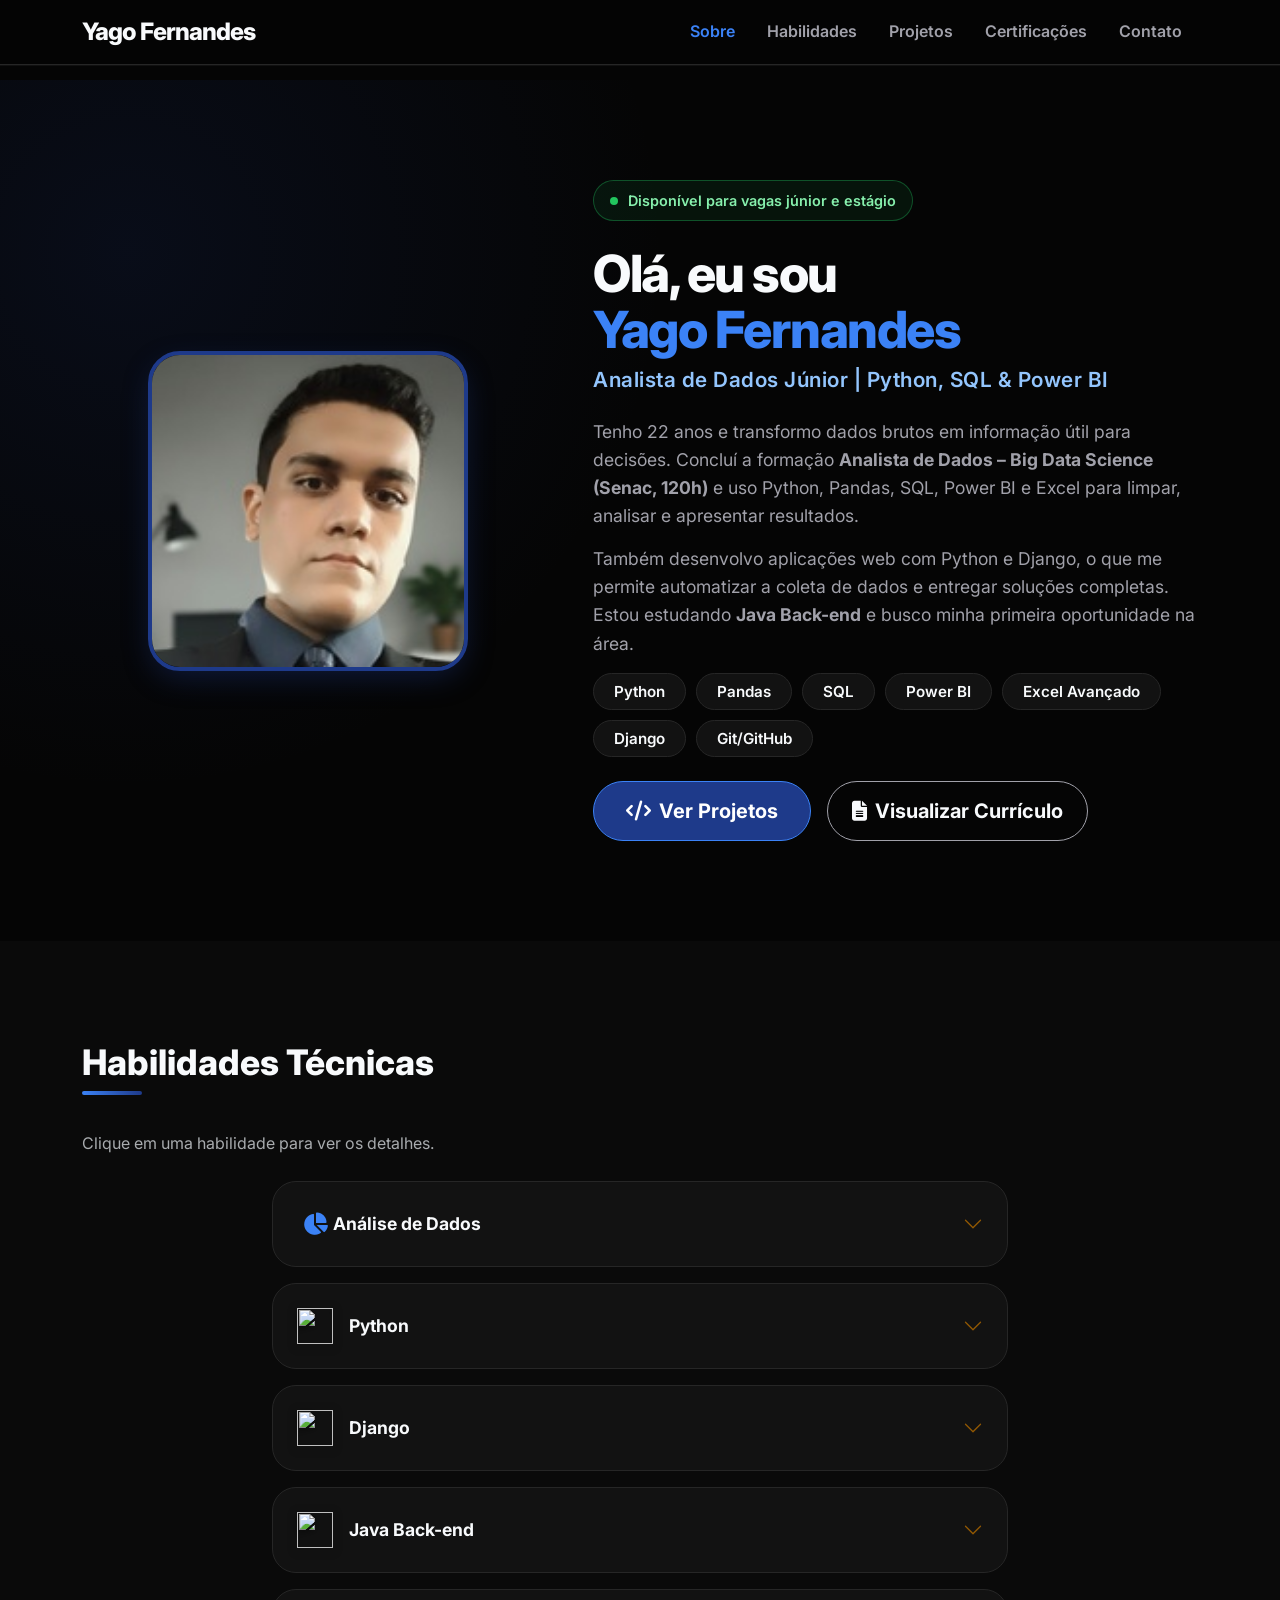
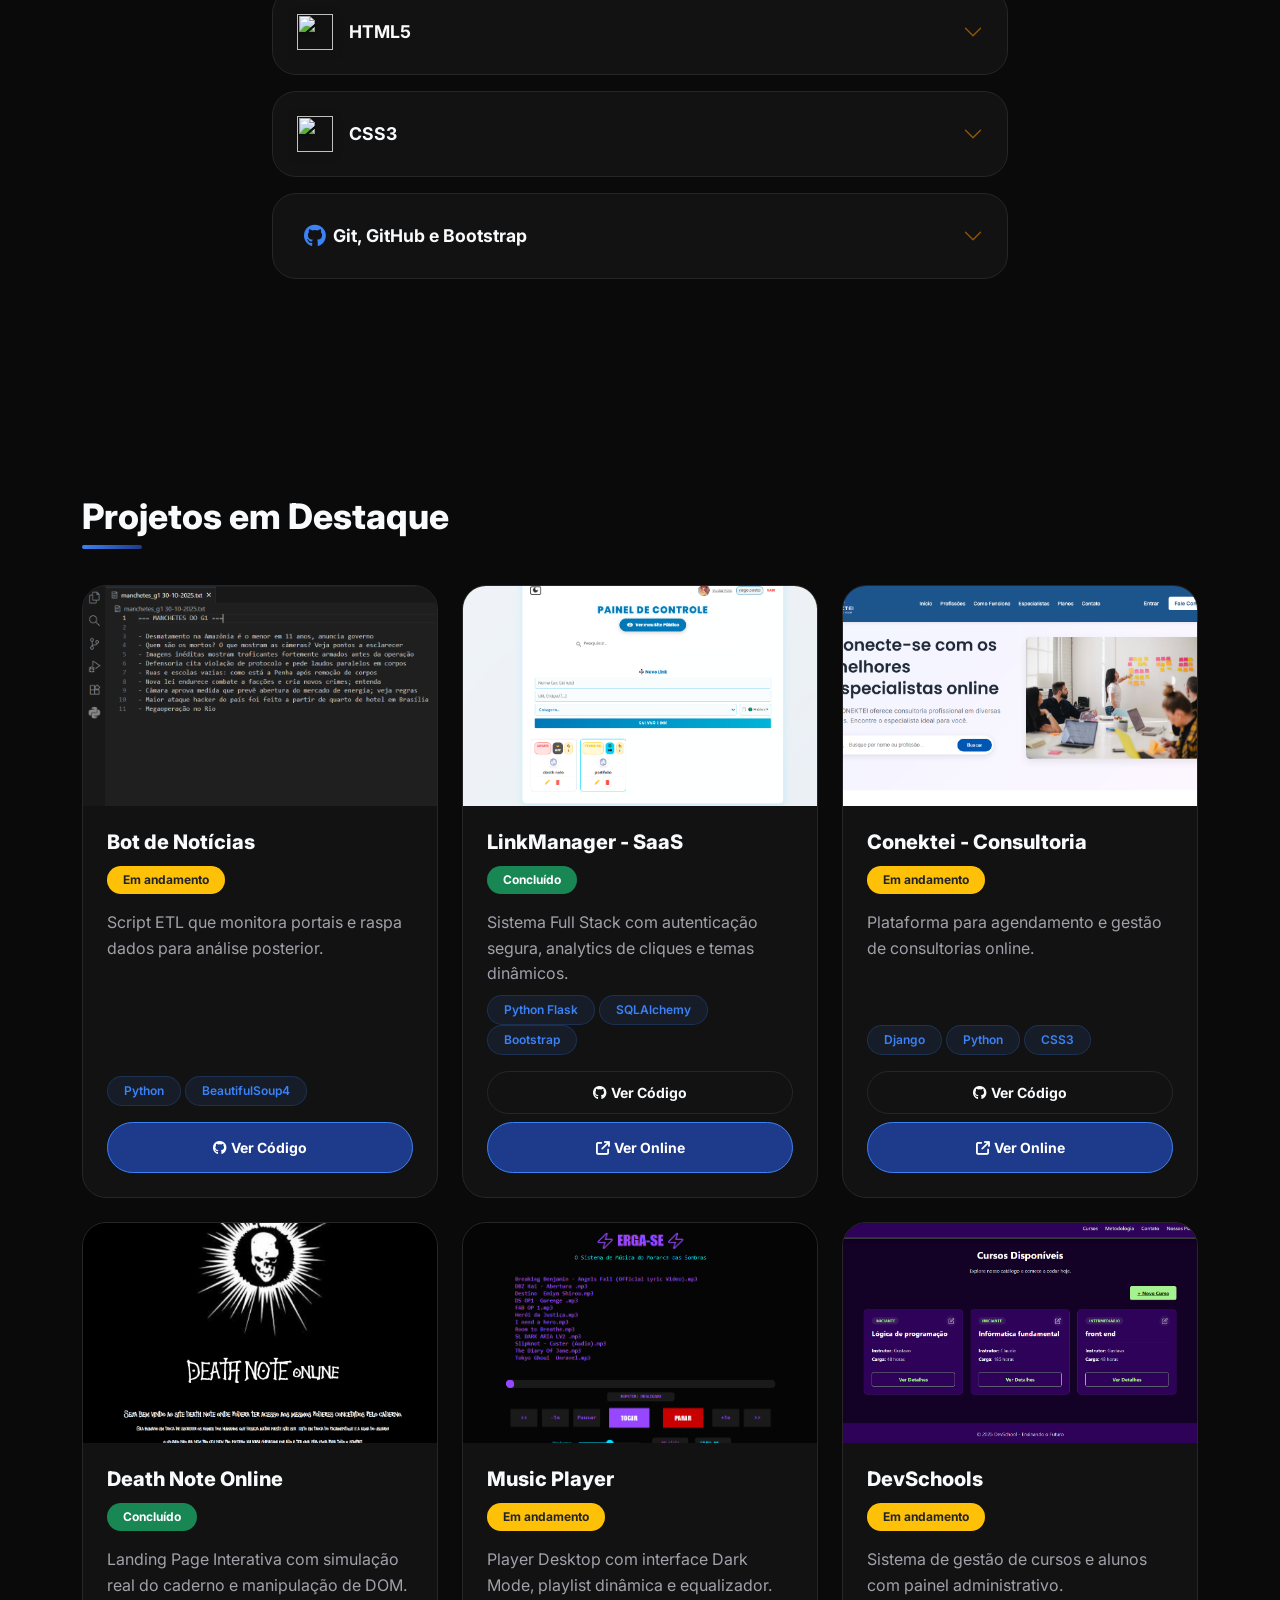
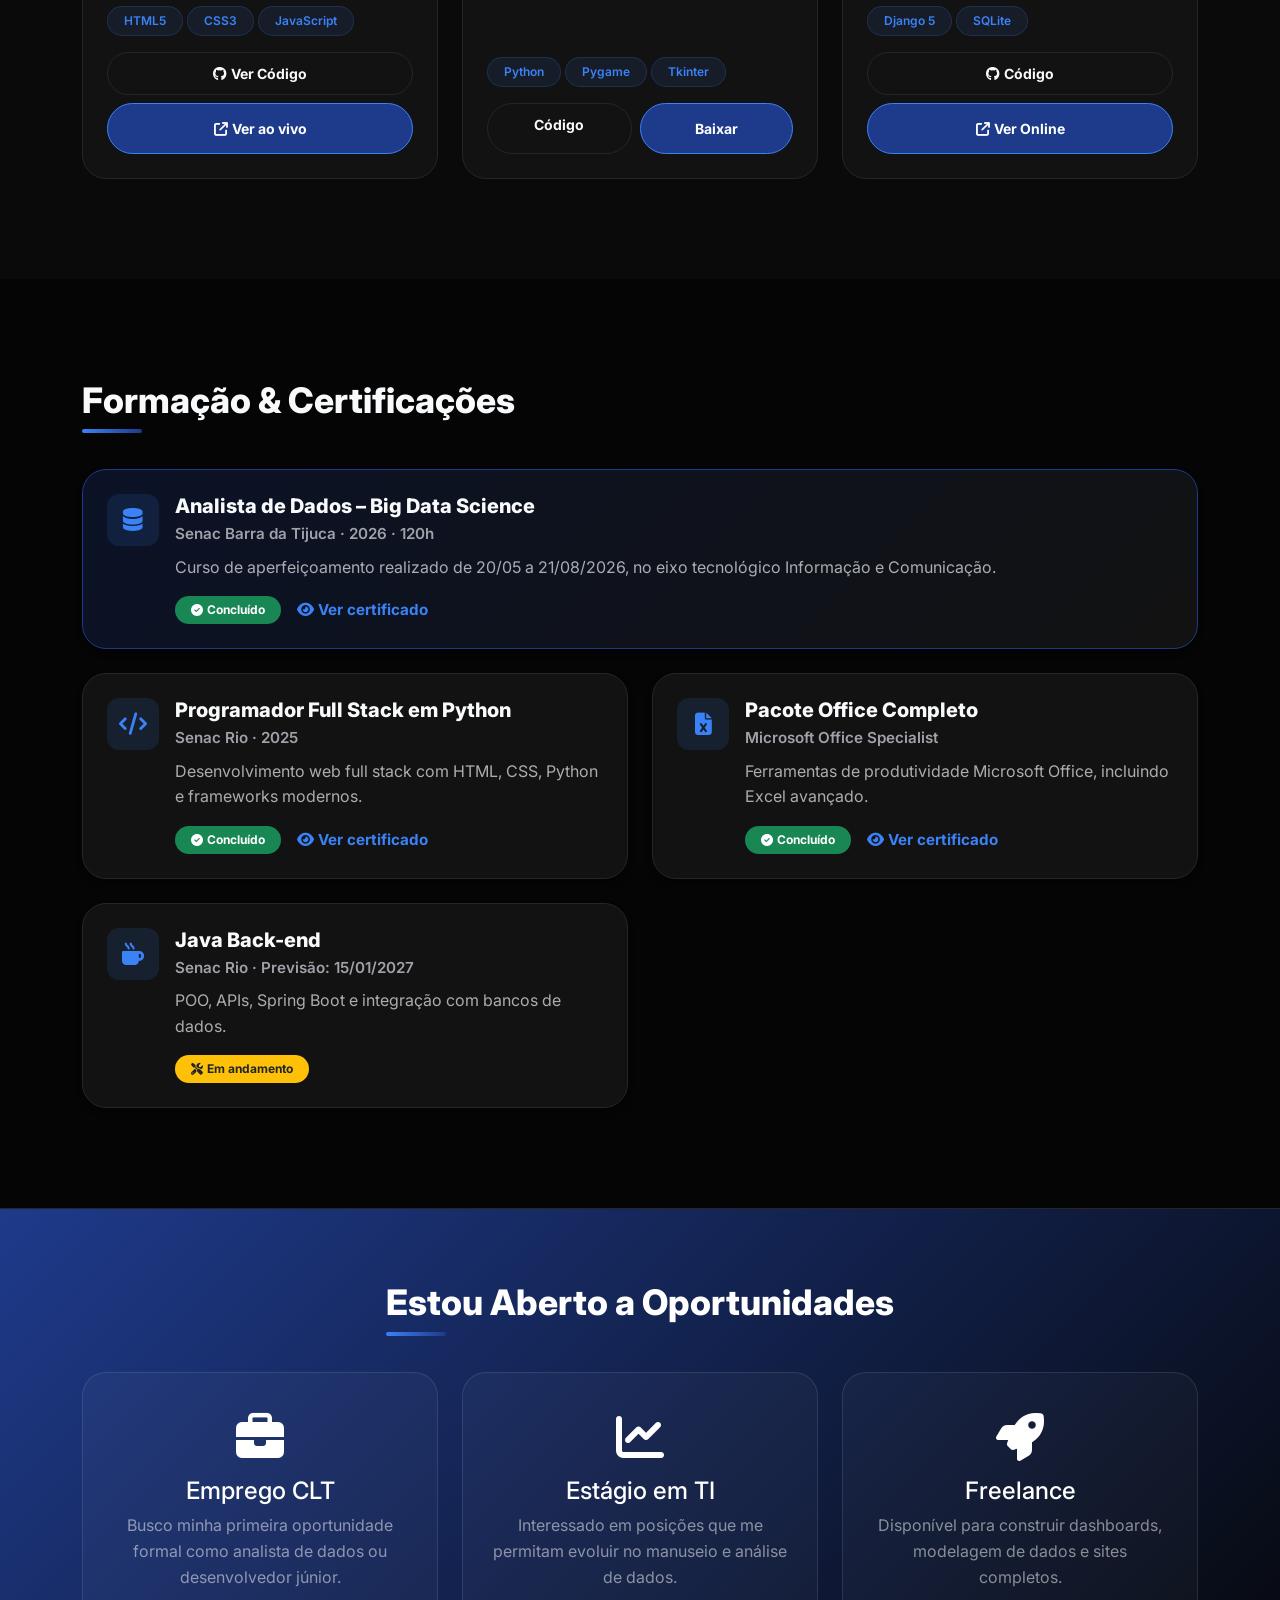
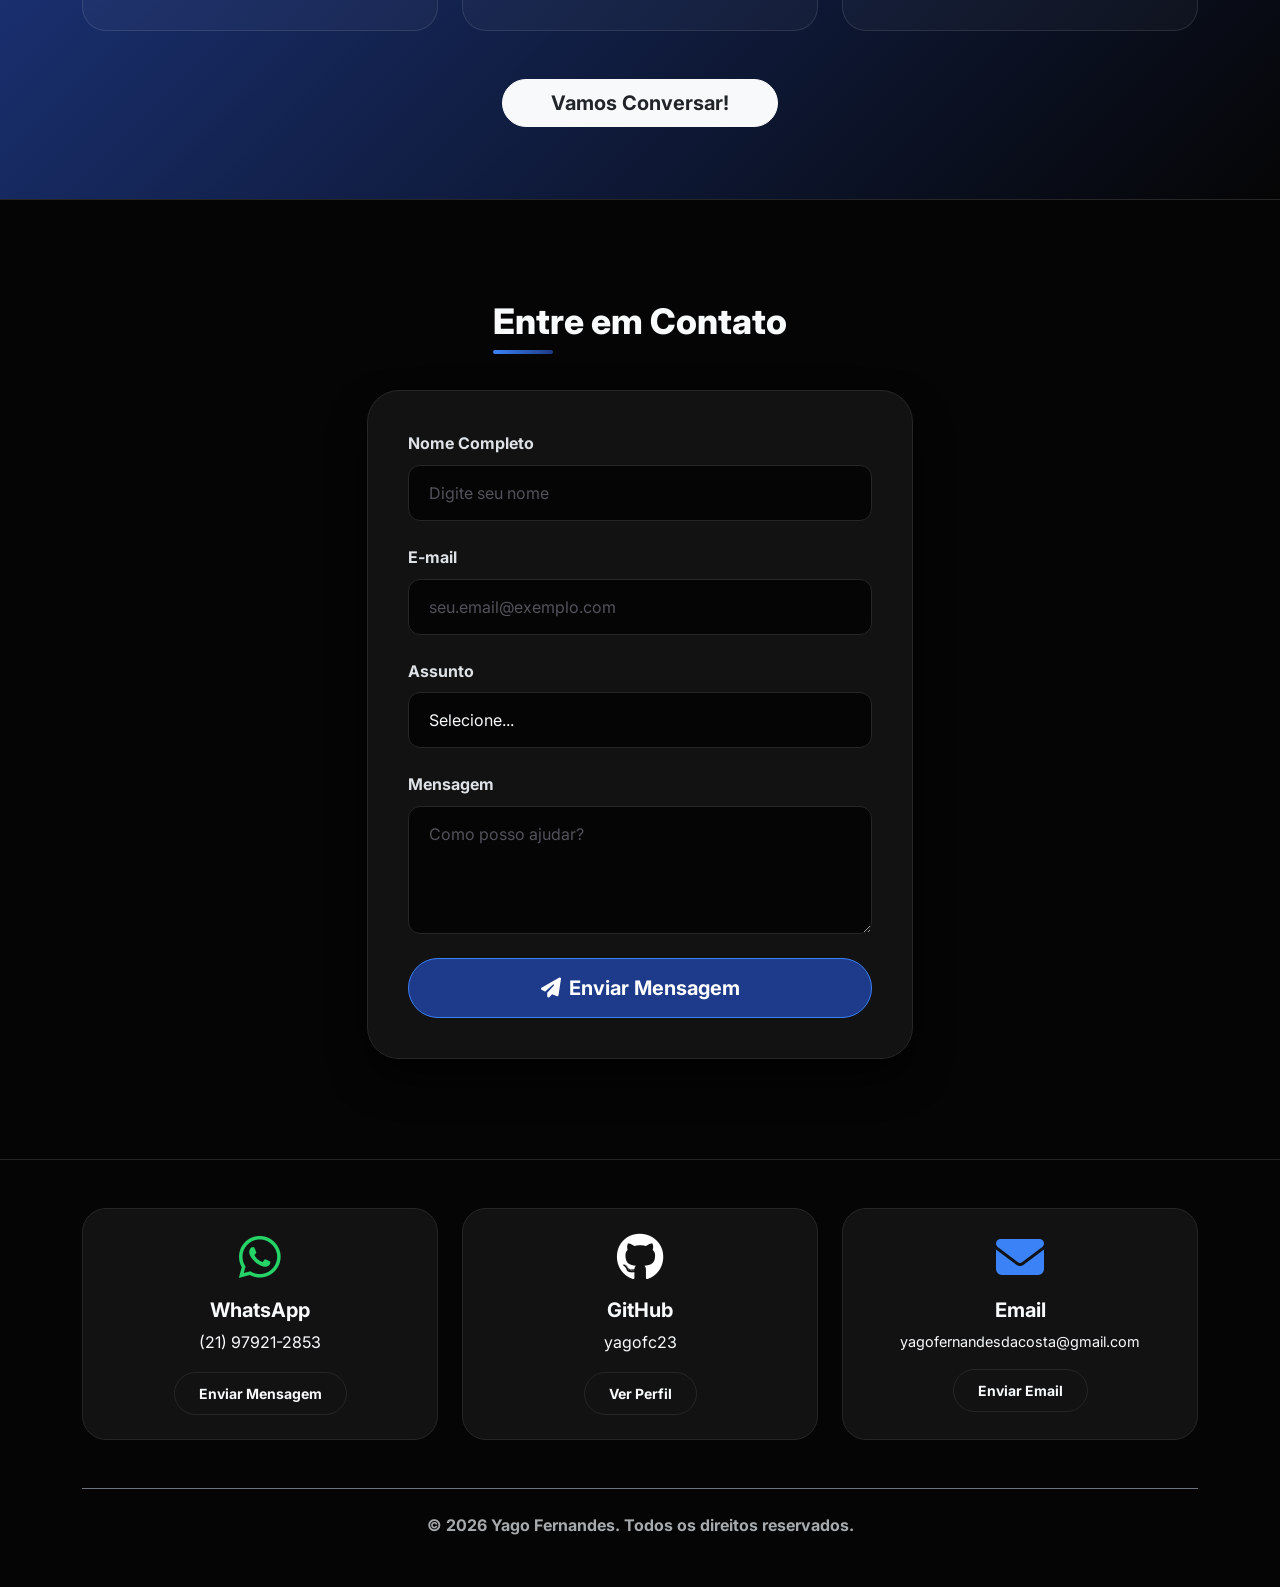
==== commit 4dd38a1a: "Update fmt.Println message from 'Hello' to 'Goodbye'" ====
--- a/index.html
+++ b/index.html
@@ -76,14 +76,68 @@
     <section id="habilidades">
         <div class="container">
             <h2 class="section-title">Habilidades Técnicas</h2>
-            <div class="skills-grid">
-                <article class="skill-card featured"><h3><span class="skill-ic"><i class="fas fa-chart-pie"></i></span>Análise de Dados</h3><p>Extração, limpeza e análise exploratória de dados. Relatórios e insights de negócio com Excel Avançado, Power BI e Pandas.</p></article>
-                <article class="skill-card"><h3><span class="skill-ic"><img src="https://cdn.jsdelivr.net/gh/devicons/devicon/icons/python/python-original.svg" alt="" class="skill-logo"></span>Python</h3><p>Lógica estruturada e orientada a objetos, scripts de automação, manipulação de arquivos, web scraping e análise de dados.</p></article>
-                <article class="skill-card"><h3><span class="skill-ic"><img src="https://cdn.jsdelivr.net/gh/devicons/devicon/icons/django/django-plain.svg" alt="" class="skill-logo"></span>Django</h3><p>Aplicações web com arquitetura MVT, Django ORM, rotas e autenticação segura.</p></article>
-                <article class="skill-card"><h3><span class="skill-ic"><img src="https://cdn.jsdelivr.net/gh/devicons/devicon/icons/java/java-original.svg" alt="" class="skill-logo"></span>Java Back-end</h3><p>Em formação pelo Senac: APIs, Programação Orientada a Objetos e sistemas back-end escaláveis.</p></article>
-                <article class="skill-card"><h3><span class="skill-ic"><img src="https://cdn.jsdelivr.net/gh/devicons/devicon/icons/html5/html5-original.svg" alt="" class="skill-logo"></span>HTML5</h3><p>Estrutura semântica de páginas, acessibilidade e boas práticas de SEO.</p></article>
-                <article class="skill-card"><h3><span class="skill-ic"><img src="https://cdn.jsdelivr.net/gh/devicons/devicon/icons/css3/css3-original.svg" alt="" class="skill-logo"></span>CSS3</h3><p>Interfaces responsivas com Flexbox, Grid e animações.</p></article>
-                <article class="skill-card"><h3><span class="skill-ic"><i class="fab fa-github"></i></span>Git, GitHub e Bootstrap</h3><p>Controle de versão (branches, PRs), UI ágil com Bootstrap e rotina de trabalho no VS Code e terminal.</p></article>
+            <p class="text-muted mb-4">Clique em uma habilidade para ver os detalhes.</p>
+            <div class="row">
+                <div class="col-lg-8 mx-auto">
+                    <div class="accordion" id="skillsAccordion">
+                        <div class="accordion-item">
+                            <h3 class="accordion-header">
+                                <button class="accordion-button collapsed" type="button" data-bs-toggle="collapse" data-bs-target="#skill1" aria-expanded="false" aria-controls="skill1"><span class="skill-ic"><i class="fas fa-chart-pie"></i></span>Análise de Dados</button>
+                            </h3>
+                            <div id="skill1" class="accordion-collapse collapse" data-bs-parent="#skillsAccordion">
+                                <div class="accordion-body">Extração, limpeza e análise exploratória de dados. Relatórios e insights de negócio com Excel Avançado, Power BI e Pandas.</div>
+                            </div>
+                        </div>
+                        <div class="accordion-item">
+                            <h3 class="accordion-header">
+                                <button class="accordion-button collapsed" type="button" data-bs-toggle="collapse" data-bs-target="#skill2" aria-expanded="false" aria-controls="skill2"><img src="https://cdn.jsdelivr.net/gh/devicons/devicon/icons/python/python-original.svg" alt="" class="skill-logo">Python</button>
+                            </h3>
+                            <div id="skill2" class="accordion-collapse collapse" data-bs-parent="#skillsAccordion">
+                                <div class="accordion-body">Lógica estruturada e orientada a objetos, scripts de automação, manipulação de arquivos, web scraping e análise de dados.</div>
+                            </div>
+                        </div>
+                        <div class="accordion-item">
+                            <h3 class="accordion-header">
+                                <button class="accordion-button collapsed" type="button" data-bs-toggle="collapse" data-bs-target="#skill3" aria-expanded="false" aria-controls="skill3"><img src="https://cdn.jsdelivr.net/gh/devicons/devicon/icons/django/django-plain.svg" alt="" class="skill-logo">Django</button>
+                            </h3>
+                            <div id="skill3" class="accordion-collapse collapse" data-bs-parent="#skillsAccordion">
+                                <div class="accordion-body">Aplicações web com arquitetura MVT, Django ORM, rotas e autenticação segura.</div>
+                            </div>
+                        </div>
+                        <div class="accordion-item">
+                            <h3 class="accordion-header">
+                                <button class="accordion-button collapsed" type="button" data-bs-toggle="collapse" data-bs-target="#skill4" aria-expanded="false" aria-controls="skill4"><img src="https://cdn.jsdelivr.net/gh/devicons/devicon/icons/java/java-original.svg" alt="" class="skill-logo">Java Back-end</button>
+                            </h3>
+                            <div id="skill4" class="accordion-collapse collapse" data-bs-parent="#skillsAccordion">
+                                <div class="accordion-body">Em formação pelo Senac: APIs, Programação Orientada a Objetos e sistemas back-end escaláveis.</div>
+                            </div>
+                        </div>
+                        <div class="accordion-item">
+                            <h3 class="accordion-header">
+                                <button class="accordion-button collapsed" type="button" data-bs-toggle="collapse" data-bs-target="#skill5" aria-expanded="false" aria-controls="skill5"><img src="https://cdn.jsdelivr.net/gh/devicons/devicon/icons/html5/html5-original.svg" alt="" class="skill-logo">HTML5</button>
+                            </h3>
+                            <div id="skill5" class="accordion-collapse collapse" data-bs-parent="#skillsAccordion">
+                                <div class="accordion-body">Estrutura semântica de páginas, acessibilidade e boas práticas de SEO.</div>
+                            </div>
+                        </div>
+                        <div class="accordion-item">
+                            <h3 class="accordion-header">
+                                <button class="accordion-button collapsed" type="button" data-bs-toggle="collapse" data-bs-target="#skill6" aria-expanded="false" aria-controls="skill6"><img src="https://cdn.jsdelivr.net/gh/devicons/devicon/icons/css3/css3-original.svg" alt="" class="skill-logo">CSS3</button>
+                            </h3>
+                            <div id="skill6" class="accordion-collapse collapse" data-bs-parent="#skillsAccordion">
+                                <div class="accordion-body">Interfaces responsivas com Flexbox, Grid e animações.</div>
+                            </div>
+                        </div>
+                        <div class="accordion-item">
+                            <h3 class="accordion-header">
+                                <button class="accordion-button collapsed" type="button" data-bs-toggle="collapse" data-bs-target="#skill7" aria-expanded="false" aria-controls="skill7"><span class="skill-ic"><i class="fab fa-github"></i></span>Git, GitHub e Bootstrap</button>
+                            </h3>
+                            <div id="skill7" class="accordion-collapse collapse" data-bs-parent="#skillsAccordion">
+                                <div class="accordion-body">Controle de versão (branches, PRs), UI ágil com Bootstrap e rotina de trabalho no VS Code e terminal.</div>
+                            </div>
+                        </div>
+                    </div>
+                </div>
             </div>
         </div>
     </section>
@@ -245,7 +299,6 @@
             <h2 class="section-title">Formação & Certificações</h2>
             <div class="row g-4">
                 <div class="col-12"><a href="certificado-analista-de-dados-big-data-science.pdf" target="_blank" rel="noopener" data-modal="#modalCert4" class="certification-item featured p-4 text-decoration-none"><div class="d-flex align-items-start gap-3"><span class="cert-icon"><i class="fas fa-database"></i></span><div><h3 class="h5">Analista de Dados – Big Data Science</h3><p class="cert-meta">Senac Barra da Tijuca · 2026 · 120h</p><p class="text-muted mb-3">Curso de aperfeiçoamento realizado de 20/05 a 21/08/2026, no eixo tecnológico Informação e Comunicação.</p><div class="d-flex flex-wrap align-items-center gap-3"><span class="badge bg-success rounded-pill px-3 py-2"><i class="fas fa-check-circle me-1"></i>Concluído</span><span class="cert-action"><i class="fas fa-eye me-1"></i>Ver certificado</span></div></div></div></a></div>
-                <div class="col-md-6"><a href="certificado-analista-de-dados-sql.pdf" target="_blank" rel="noopener" data-modal="#modalCert3" class="certification-item p-4 text-decoration-none"><div class="d-flex align-items-start gap-3"><span class="cert-icon"><i class="fas fa-chart-column"></i></span><div><h3 class="h5">Análise de Dados com SQL</h3><p class="cert-meta">Formação Profissional · 2026</p><p class="text-muted mb-3">Modelagem de dados, extração de insights, tratamento de informações e criação de dashboards.</p><div class="d-flex flex-wrap align-items-center gap-3"><span class="badge bg-success rounded-pill px-3 py-2"><i class="fas fa-check-circle me-1"></i>Concluído</span><span class="cert-action"><i class="fas fa-eye me-1"></i>Ver certificado</span></div></div></div></a></div>
                 <div class="col-md-6"><a href="certificado python Full stack .pdf" target="_blank" rel="noopener" data-modal="#modalCert1" class="certification-item p-4 text-decoration-none"><div class="d-flex align-items-start gap-3"><span class="cert-icon"><i class="fas fa-code"></i></span><div><h3 class="h5">Programador Full Stack em Python</h3><p class="cert-meta">Senac Rio · 2025</p><p class="text-muted mb-3">Desenvolvimento web full stack com HTML, CSS, Python e frameworks modernos.</p><div class="d-flex flex-wrap align-items-center gap-3"><span class="badge bg-success rounded-pill px-3 py-2"><i class="fas fa-check-circle me-1"></i>Concluído</span><span class="cert-action"><i class="fas fa-eye me-1"></i>Ver certificado</span></div></div></div></a></div>
                 <div class="col-md-6"><a href="certificado do pacote office .pdf" target="_blank" rel="noopener" data-modal="#modalCert2" class="certification-item p-4 text-decoration-none"><div class="d-flex align-items-start gap-3"><span class="cert-icon"><i class="fas fa-file-excel"></i></span><div><h3 class="h5">Pacote Office Completo</h3><p class="cert-meta">Microsoft Office Specialist</p><p class="text-muted mb-3">Ferramentas de produtividade Microsoft Office, incluindo Excel avançado.</p><div class="d-flex flex-wrap align-items-center gap-3"><span class="badge bg-success rounded-pill px-3 py-2"><i class="fas fa-check-circle me-1"></i>Concluído</span><span class="cert-action"><i class="fas fa-eye me-1"></i>Ver certificado</span></div></div></div></a></div>
                 <div class="col-md-6"><div class="certification-item p-4"><div class="d-flex align-items-start gap-3"><span class="cert-icon"><i class="fas fa-mug-hot"></i></span><div><h3 class="h5">Java Back-end</h3><p class="cert-meta">Senac Rio · Previsão: 15/01/2027</p><p class="text-muted mb-3">POO, APIs, Spring Boot e integração com bancos de dados.</p><div class="d-flex flex-wrap align-items-center gap-3"><span class="badge bg-warning text-dark rounded-pill px-3 py-2"><i class="fas fa-tools me-1"></i>Em andamento</span></div></div></div></div></div>
@@ -385,15 +438,6 @@
                 <a href="certificado-analista-de-dados-big-data-science.pdf" target="_blank" class="btn btn-sm btn-primary rounded-pill me-2"><i class="fas fa-external-link-alt me-1"></i> Abrir</a>
                 <button type="button" class="btn-close" data-bs-dismiss="modal" aria-label="Fechar"></button></div></div>
             <div class="modal-body p-4" style="height: 80vh;"><iframe src="certificado-analista-de-dados-big-data-science.pdf" title="Analista de Dados – Big Data Science" width="100%" height="100%" style="border: none; border-radius: 12px;"></iframe></div>
-        </div></div>
-    </div>
-
-    <div class="modal fade" id="modalCert3" tabindex="-1" aria-hidden="true">
-        <div class="modal-dialog modal-xl modal-dialog-centered"><div class="modal-content">
-            <div class="modal-header"><h5 class="modal-title fw-bold">Análise de Dados com SQL</h5><div>
-                <a href="certificado-analista-de-dados-sql.pdf" target="_blank" class="btn btn-sm btn-primary rounded-pill me-2"><i class="fas fa-external-link-alt me-1"></i> Abrir</a>
-                <button type="button" class="btn-close" data-bs-dismiss="modal" aria-label="Fechar"></button></div></div>
-            <div class="modal-body p-4" style="height: 80vh;"><iframe src="certificado-analista-de-dados-sql.pdf" title="Análise de Dados com SQL" width="100%" height="100%" style="border: none; border-radius: 12px;"></iframe></div>
         </div></div>
     </div>
 
--- a/style.css
+++ b/style.css
@@ -408,3 +408,43 @@
     #sobre p { text-align: center; }
     .quick-skills { justify-content: center; }
 }
+
+
+/* ===== Melhorias v2 ===== */
+html { scroll-padding-top: 80px; }
+section { padding: clamp(64px, 9vw, 100px) 0; }
+.greeting { font-size: clamp(2.2rem, 5vw, 3.2rem); }
+.role { color: #93c5fd; font-size: clamp(1.05rem, 2.4vw, 1.3rem); }
+#sobre p { max-width: 60ch; }
+.availability { display: flex; width: fit-content; align-items: center; gap: 10px; padding: 8px 16px; margin-bottom: 24px; border: 1px solid rgba(34,197,94,.35); background: rgba(34,197,94,.08); color: #86efac; border-radius: var(--radius-pill); font-size: .9rem; font-weight: 600; }
+.availability .dot { width: 8px; height: 8px; border-radius: 50%; background: #22c55e; }
+.quick-skills { display: flex; flex-wrap: wrap; gap: 10px; }
+
+/* Habilidades: sempre visíveis */
+.skills-grid { display: grid; grid-template-columns: repeat(auto-fit, minmax(260px, 1fr)); gap: 20px; }
+.skill-card { background: var(--bg-card); border: 1px solid var(--border-color); border-radius: var(--radius-md); padding: 28px; }
+.skill-card.featured { grid-column: 1 / -1; border-color: var(--primary-color); background: linear-gradient(135deg, rgba(30,58,138,.25), var(--bg-card)); }
+.skill-card h3 { display: flex; align-items: center; gap: 14px; font-size: 1.1rem; font-weight: 700; margin-bottom: 12px; }
+.skill-card p { color: var(--text-muted); margin: 0; max-width: 70ch; }
+.skill-ic { display: grid; place-items: center; width: 36px; height: 36px; font-size: 1.4rem; color: var(--accent-color); }
+.skill-card .skill-logo { margin: 0; }
+
+/* Certificações */
+.certification-item h3 { color: var(--text-main); font-weight: 800; margin-bottom: 4px; }
+.certification-item.featured { border-color: var(--primary-color); background: linear-gradient(135deg, rgba(30,58,138,.25), var(--bg-card)); }
+.cert-icon { flex: 0 0 52px; height: 52px; display: grid; place-items: center; border-radius: var(--radius-sm); background: rgba(59,130,246,.12); color: var(--accent-color); font-size: 1.4rem; }
+.cert-meta { color: var(--text-muted); font-weight: 600; font-size: .95rem; margin-bottom: 8px; }
+.cert-action { color: var(--accent-color); font-weight: 700; font-size: .95rem; }
+a.certification-item:hover .cert-action { text-decoration: underline; }
+
+/* Movimento mais discreto */
+#sobre img:hover { transform: none; }
+.card:hover, .certification-item:hover, .opportunity-item:hover { transform: translateY(-4px); }
+
+/* Acessibilidade */
+:focus-visible { outline: 2px solid var(--accent-color); outline-offset: 3px; }
+@media (prefers-reduced-motion: reduce) {
+    * { transition: none !important; }
+    .card:hover, .certification-item:hover, .opportunity-item:hover, .quick-skills .badge:hover, .btn-primary:hover { transform: none; }
+}
+@media (max-width: 768px) { .availability { margin-inline: auto; } }
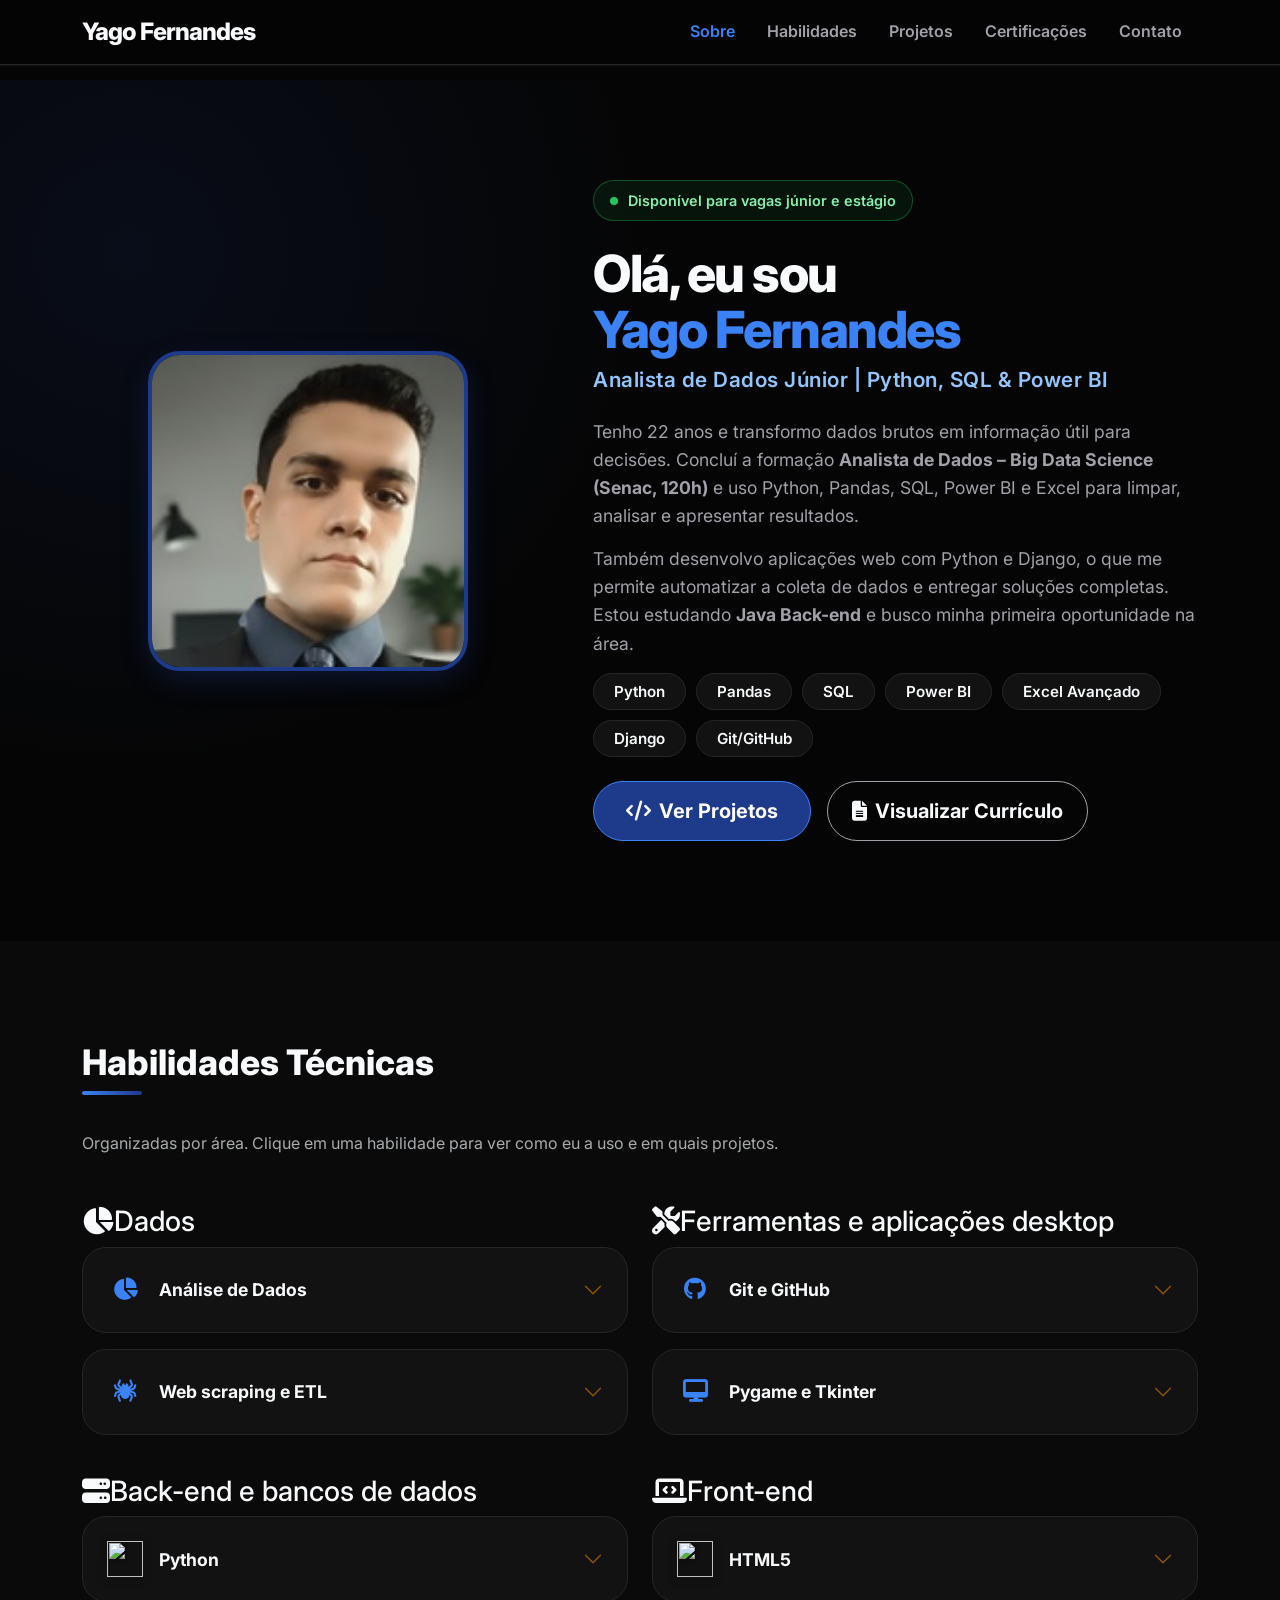
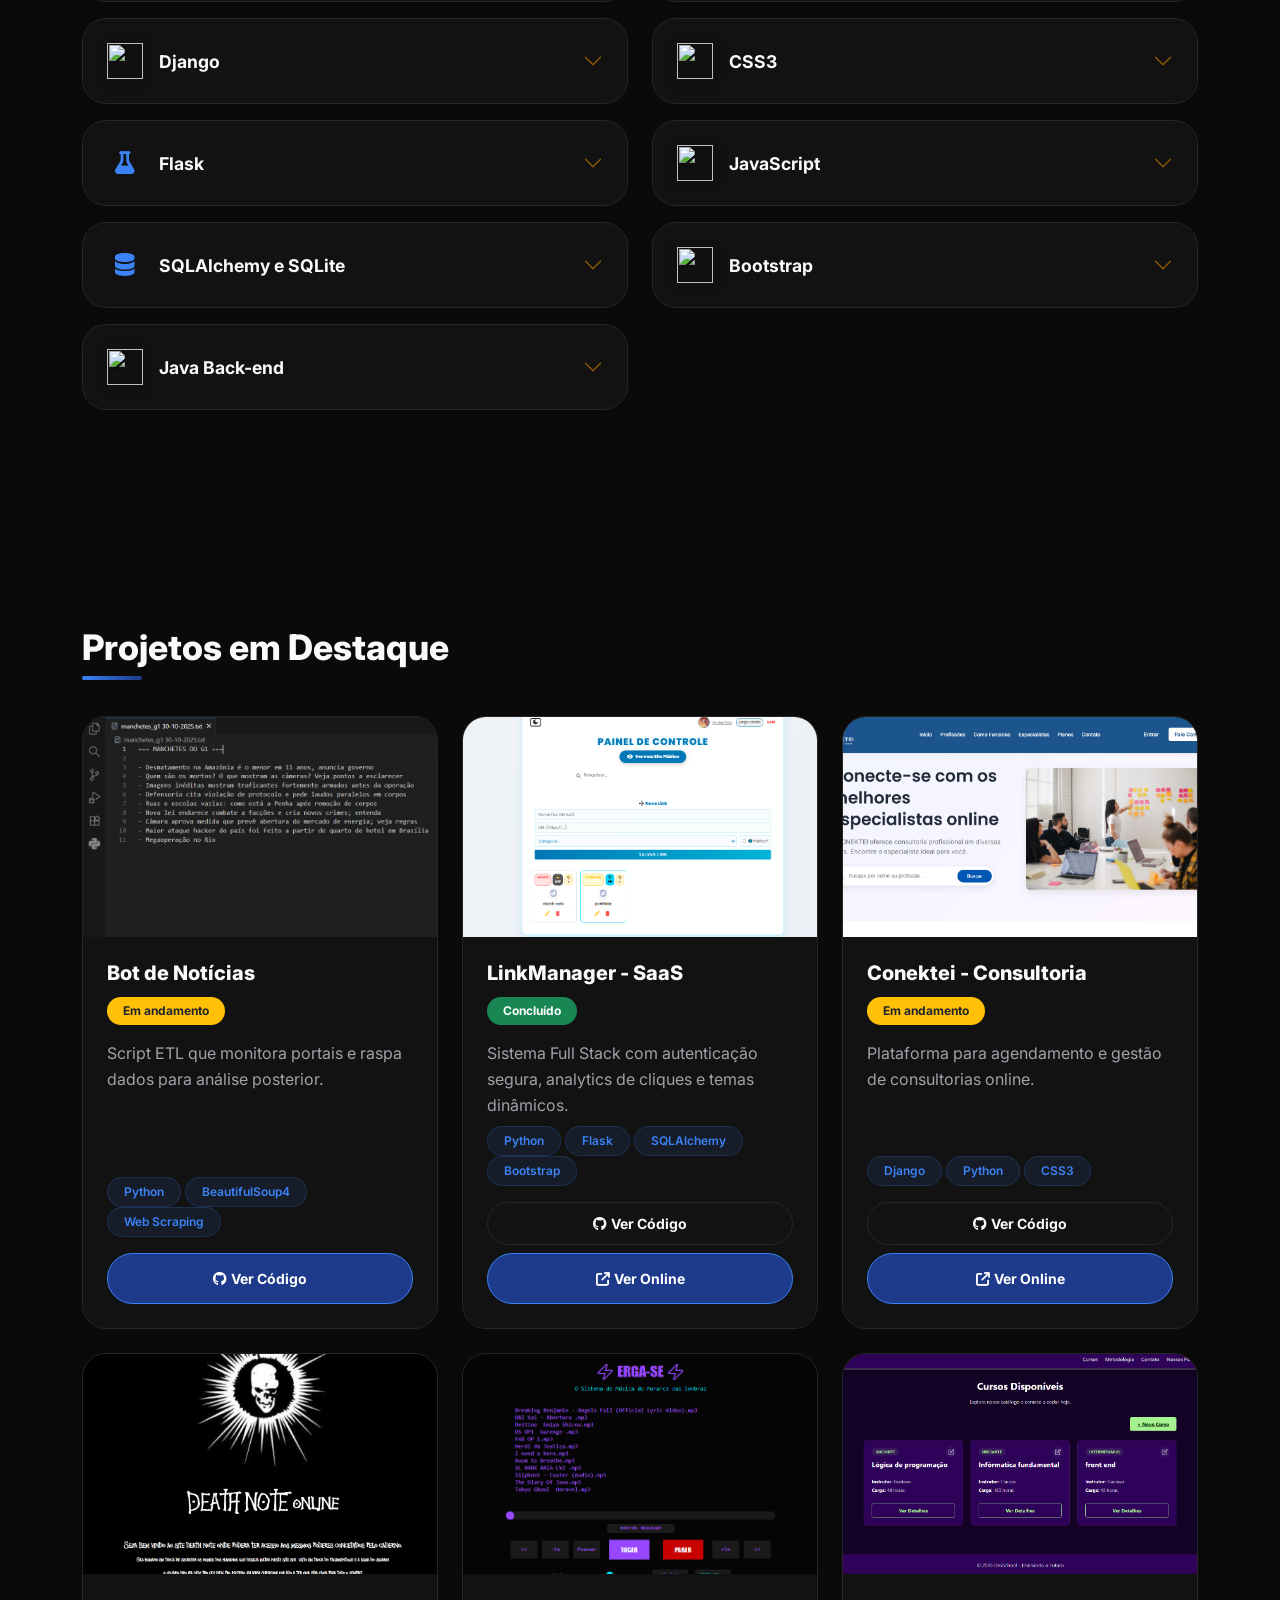
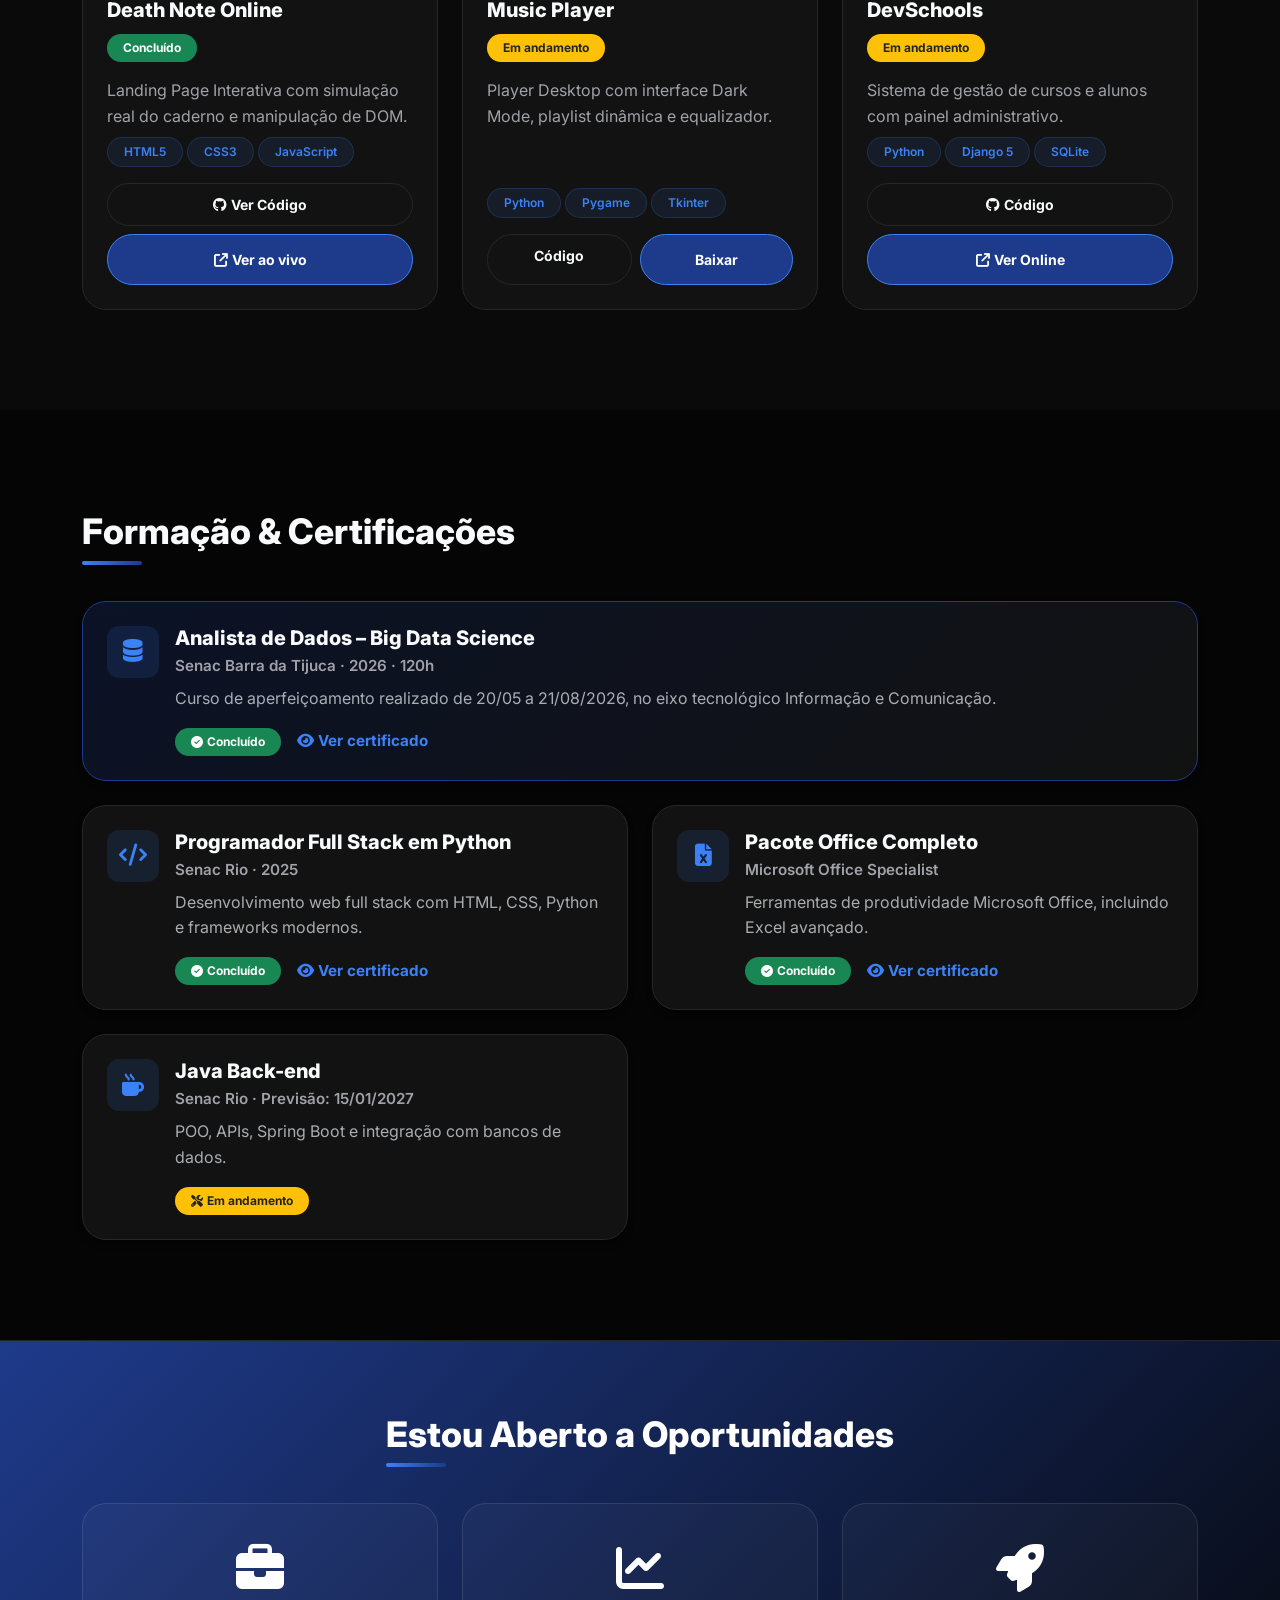
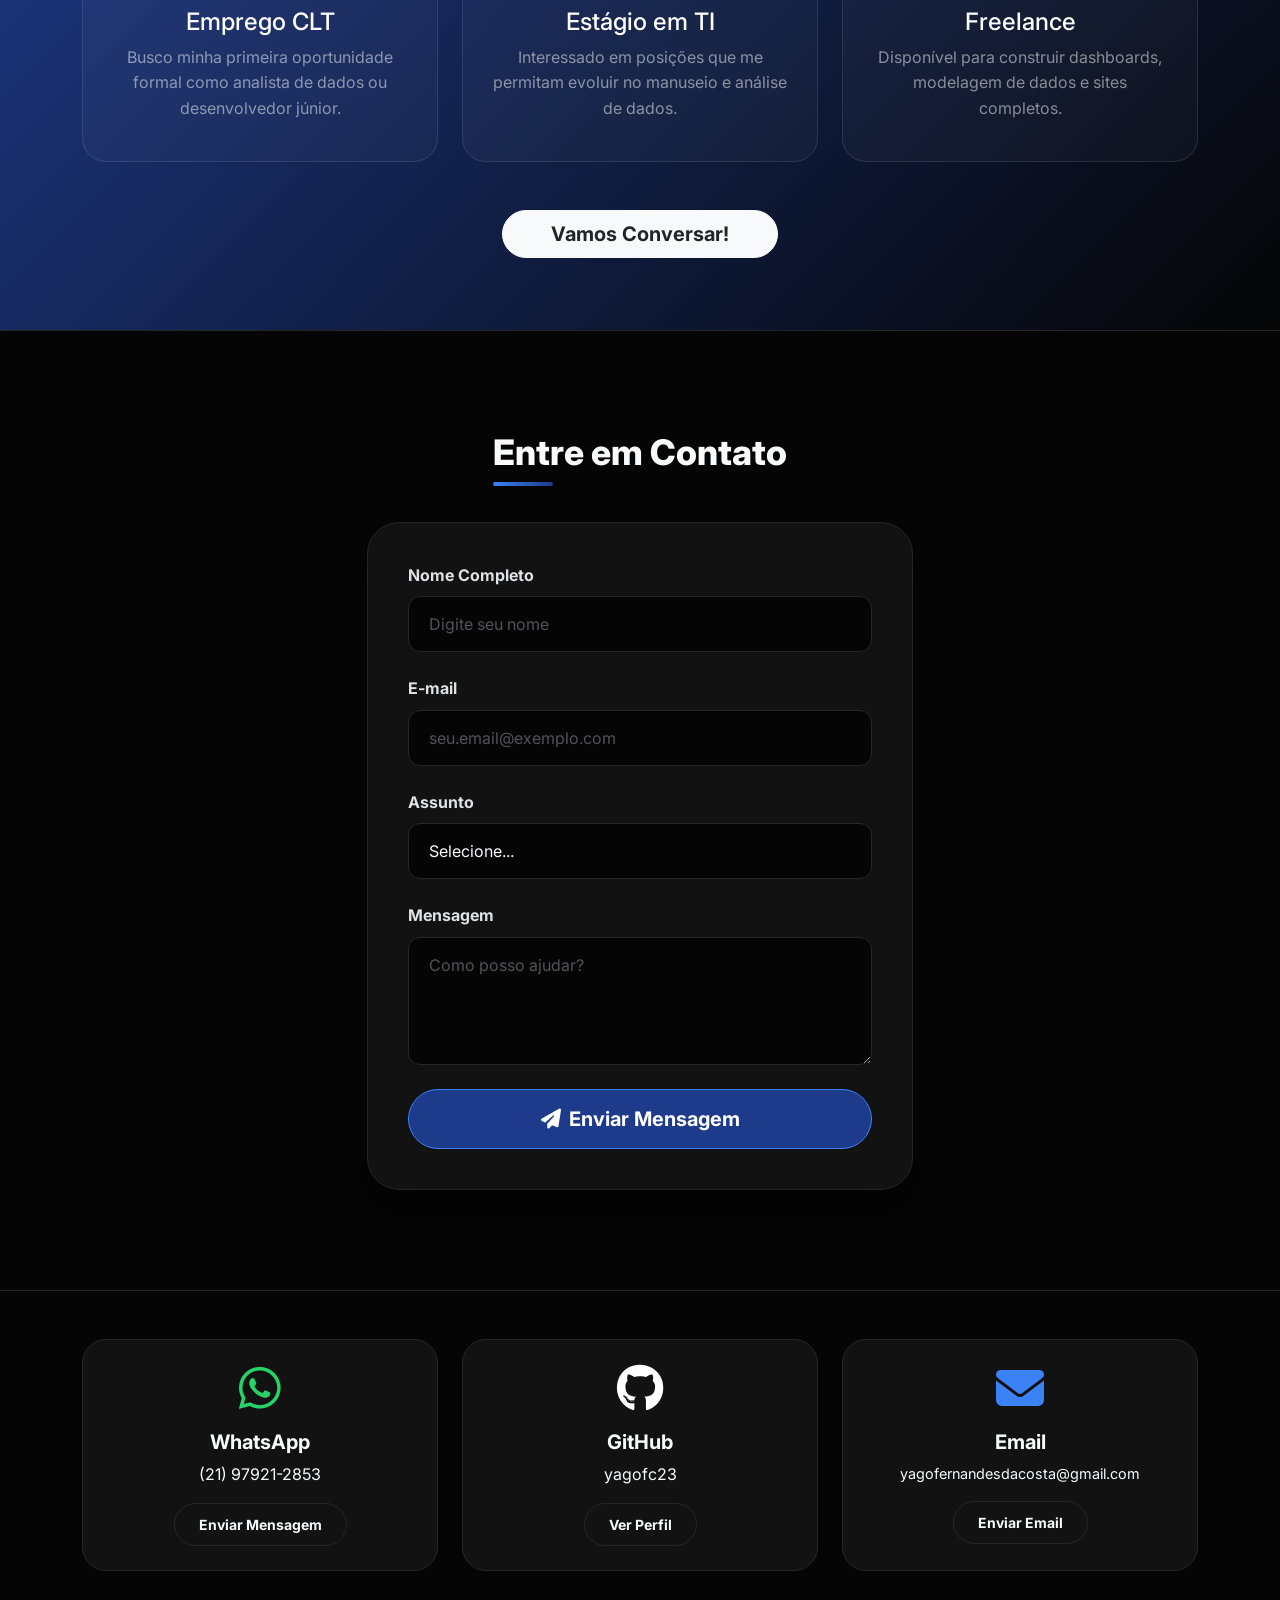
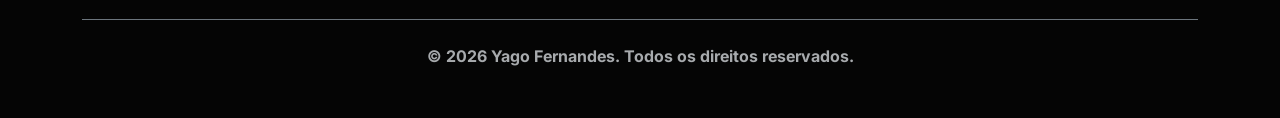
==== commit 43a3b4eb: "Update print statement from 'Hello' to 'Goodbye'" ====
--- a/index.html
+++ b/index.html
@@ -76,66 +76,78 @@
     <section id="habilidades">
         <div class="container">
             <h2 class="section-title">Habilidades Técnicas</h2>
-            <p class="text-muted mb-4">Clique em uma habilidade para ver os detalhes.</p>
-            <div class="row">
-                <div class="col-lg-8 mx-auto">
-                    <div class="accordion" id="skillsAccordion">
-                        <div class="accordion-item">
-                            <h3 class="accordion-header">
-                                <button class="accordion-button collapsed" type="button" data-bs-toggle="collapse" data-bs-target="#skill1" aria-expanded="false" aria-controls="skill1"><span class="skill-ic"><i class="fas fa-chart-pie"></i></span>Análise de Dados</button>
-                            </h3>
-                            <div id="skill1" class="accordion-collapse collapse" data-bs-parent="#skillsAccordion">
-                                <div class="accordion-body">Extração, limpeza e análise exploratória de dados. Relatórios e insights de negócio com Excel Avançado, Power BI e Pandas.</div>
-                            </div>
-                        </div>
-                        <div class="accordion-item">
-                            <h3 class="accordion-header">
-                                <button class="accordion-button collapsed" type="button" data-bs-toggle="collapse" data-bs-target="#skill2" aria-expanded="false" aria-controls="skill2"><img src="https://cdn.jsdelivr.net/gh/devicons/devicon/icons/python/python-original.svg" alt="" class="skill-logo">Python</button>
-                            </h3>
-                            <div id="skill2" class="accordion-collapse collapse" data-bs-parent="#skillsAccordion">
-                                <div class="accordion-body">Lógica estruturada e orientada a objetos, scripts de automação, manipulação de arquivos, web scraping e análise de dados.</div>
-                            </div>
-                        </div>
-                        <div class="accordion-item">
-                            <h3 class="accordion-header">
-                                <button class="accordion-button collapsed" type="button" data-bs-toggle="collapse" data-bs-target="#skill3" aria-expanded="false" aria-controls="skill3"><img src="https://cdn.jsdelivr.net/gh/devicons/devicon/icons/django/django-plain.svg" alt="" class="skill-logo">Django</button>
-                            </h3>
-                            <div id="skill3" class="accordion-collapse collapse" data-bs-parent="#skillsAccordion">
-                                <div class="accordion-body">Aplicações web com arquitetura MVT, Django ORM, rotas e autenticação segura.</div>
-                            </div>
-                        </div>
-                        <div class="accordion-item">
-                            <h3 class="accordion-header">
-                                <button class="accordion-button collapsed" type="button" data-bs-toggle="collapse" data-bs-target="#skill4" aria-expanded="false" aria-controls="skill4"><img src="https://cdn.jsdelivr.net/gh/devicons/devicon/icons/java/java-original.svg" alt="" class="skill-logo">Java Back-end</button>
-                            </h3>
-                            <div id="skill4" class="accordion-collapse collapse" data-bs-parent="#skillsAccordion">
-                                <div class="accordion-body">Em formação pelo Senac: APIs, Programação Orientada a Objetos e sistemas back-end escaláveis.</div>
-                            </div>
-                        </div>
-                        <div class="accordion-item">
-                            <h3 class="accordion-header">
-                                <button class="accordion-button collapsed" type="button" data-bs-toggle="collapse" data-bs-target="#skill5" aria-expanded="false" aria-controls="skill5"><img src="https://cdn.jsdelivr.net/gh/devicons/devicon/icons/html5/html5-original.svg" alt="" class="skill-logo">HTML5</button>
-                            </h3>
-                            <div id="skill5" class="accordion-collapse collapse" data-bs-parent="#skillsAccordion">
-                                <div class="accordion-body">Estrutura semântica de páginas, acessibilidade e boas práticas de SEO.</div>
-                            </div>
-                        </div>
-                        <div class="accordion-item">
-                            <h3 class="accordion-header">
-                                <button class="accordion-button collapsed" type="button" data-bs-toggle="collapse" data-bs-target="#skill6" aria-expanded="false" aria-controls="skill6"><img src="https://cdn.jsdelivr.net/gh/devicons/devicon/icons/css3/css3-original.svg" alt="" class="skill-logo">CSS3</button>
-                            </h3>
-                            <div id="skill6" class="accordion-collapse collapse" data-bs-parent="#skillsAccordion">
-                                <div class="accordion-body">Interfaces responsivas com Flexbox, Grid e animações.</div>
-                            </div>
-                        </div>
-                        <div class="accordion-item">
-                            <h3 class="accordion-header">
-                                <button class="accordion-button collapsed" type="button" data-bs-toggle="collapse" data-bs-target="#skill7" aria-expanded="false" aria-controls="skill7"><span class="skill-ic"><i class="fab fa-github"></i></span>Git, GitHub e Bootstrap</button>
-                            </h3>
-                            <div id="skill7" class="accordion-collapse collapse" data-bs-parent="#skillsAccordion">
-                                <div class="accordion-body">Controle de versão (branches, PRs), UI ágil com Bootstrap e rotina de trabalho no VS Code e terminal.</div>
-                            </div>
-                        </div>
+            <p class="text-muted mb-5">Organizadas por área. Clique em uma habilidade para ver como eu a uso e em quais projetos.</p>
+            <div class="row g-4 align-items-start">
+                <div class="col-lg-6">
+                    <h3 class="skill-group-title"><i class="fas fa-chart-pie"></i>Dados</h3>
+                    <div class="accordion" id="acc0">
+                            <div class="accordion-item">
+                                <h4 class="accordion-header"><button class="accordion-button collapsed" type="button" data-bs-toggle="collapse" data-bs-target="#sk1" aria-expanded="false" aria-controls="sk1"><span class="skill-ic"><i class="fas fa-chart-pie"></i></span>Análise de Dados</button></h4>
+                                <div id="sk1" class="accordion-collapse collapse" data-bs-parent="#acc0"><div class="accordion-body">Extração, limpeza e análise exploratória de dados. Relatórios e insights de negócio com Excel Avançado, Power BI e Pandas.<div class="used-in"><span>Usado em</span><a href="#p-bot">Bot de Notícias</a><a href="#certificacoes">Formação Big Data Science</a></div></div></div>
+                            </div>
+                            <div class="accordion-item">
+                                <h4 class="accordion-header"><button class="accordion-button collapsed" type="button" data-bs-toggle="collapse" data-bs-target="#sk2" aria-expanded="false" aria-controls="sk2"><span class="skill-ic"><i class="fas fa-spider"></i></span>Web scraping e ETL</button></h4>
+                                <div id="sk2" class="accordion-collapse collapse" data-bs-parent="#acc0"><div class="accordion-body">Coleta automática de dados de portais com BeautifulSoup4, deixando as informações organizadas para análise posterior.<div class="used-in"><span>Usado em</span><a href="#p-bot">Bot de Notícias</a></div></div></div>
+                            </div>
+                    </div>
+                </div>
+                <div class="col-lg-6">
+                    <h3 class="skill-group-title"><i class="fas fa-screwdriver-wrench"></i>Ferramentas e aplicações desktop</h3>
+                    <div class="accordion" id="acc1">
+                            <div class="accordion-item">
+                                <h4 class="accordion-header"><button class="accordion-button collapsed" type="button" data-bs-toggle="collapse" data-bs-target="#sk3" aria-expanded="false" aria-controls="sk3"><span class="skill-ic"><i class="fab fa-github"></i></span>Git e GitHub</button></h4>
+                                <div id="sk3" class="accordion-collapse collapse" data-bs-parent="#acc1"><div class="accordion-body">Controle de versão com branches e pull requests, um repositório no GitHub para cada projeto e rotina de trabalho no VS Code e no terminal.<div class="used-in"><span>Usado em</span><a href="#projetos">Todos os projetos</a></div></div></div>
+                            </div>
+                            <div class="accordion-item">
+                                <h4 class="accordion-header"><button class="accordion-button collapsed" type="button" data-bs-toggle="collapse" data-bs-target="#sk4" aria-expanded="false" aria-controls="sk4"><span class="skill-ic"><i class="fas fa-desktop"></i></span>Pygame e Tkinter</button></h4>
+                                <div id="sk4" class="accordion-collapse collapse" data-bs-parent="#acc1"><div class="accordion-body">Interface desktop em dark mode, com playlist dinâmica e equalizador.<div class="used-in"><span>Usado em</span><a href="#p-musicplayer">Music Player</a></div></div></div>
+                            </div>
+                    </div>
+                </div>
+                <div class="col-lg-6">
+                    <h3 class="skill-group-title"><i class="fas fa-server"></i>Back-end e bancos de dados</h3>
+                    <div class="accordion" id="acc2">
+                            <div class="accordion-item">
+                                <h4 class="accordion-header"><button class="accordion-button collapsed" type="button" data-bs-toggle="collapse" data-bs-target="#sk5" aria-expanded="false" aria-controls="sk5"><img src="https://cdn.jsdelivr.net/gh/devicons/devicon/icons/python/python-original.svg" alt="" class="skill-logo">Python</button></h4>
+                                <div id="sk5" class="accordion-collapse collapse" data-bs-parent="#acc2"><div class="accordion-body">Lógica estruturada e orientada a objetos, scripts de automação, manipulação de arquivos, web scraping e análise de dados.<div class="used-in"><span>Usado em</span><a href="#p-linkmanager">LinkManager</a><a href="#p-conektei">Conektei</a><a href="#p-devschools">DevSchools</a><a href="#p-musicplayer">Music Player</a><a href="#p-bot">Bot de Notícias</a></div></div></div>
+                            </div>
+                            <div class="accordion-item">
+                                <h4 class="accordion-header"><button class="accordion-button collapsed" type="button" data-bs-toggle="collapse" data-bs-target="#sk6" aria-expanded="false" aria-controls="sk6"><img src="https://cdn.jsdelivr.net/gh/devicons/devicon/icons/django/django-plain.svg" alt="" class="skill-logo">Django</button></h4>
+                                <div id="sk6" class="accordion-collapse collapse" data-bs-parent="#acc2"><div class="accordion-body">Aplicações web com arquitetura MVT, Django ORM, rotas e autenticação segura.<div class="used-in"><span>Usado em</span><a href="#p-conektei">Conektei</a><a href="#p-devschools">DevSchools</a></div></div></div>
+                            </div>
+                            <div class="accordion-item">
+                                <h4 class="accordion-header"><button class="accordion-button collapsed" type="button" data-bs-toggle="collapse" data-bs-target="#sk7" aria-expanded="false" aria-controls="sk7"><span class="skill-ic"><i class="fas fa-flask"></i></span>Flask</button></h4>
+                                <div id="sk7" class="accordion-collapse collapse" data-bs-parent="#acc2"><div class="accordion-body">Aplicação full stack com rotas, autenticação segura e analytics de cliques.<div class="used-in"><span>Usado em</span><a href="#p-linkmanager">LinkManager</a></div></div></div>
+                            </div>
+                            <div class="accordion-item">
+                                <h4 class="accordion-header"><button class="accordion-button collapsed" type="button" data-bs-toggle="collapse" data-bs-target="#sk8" aria-expanded="false" aria-controls="sk8"><span class="skill-ic"><i class="fas fa-database"></i></span>SQLAlchemy e SQLite</button></h4>
+                                <div id="sk8" class="accordion-collapse collapse" data-bs-parent="#acc2"><div class="accordion-body">Modelagem e consulta de dados por ORM: SQLAlchemy no LinkManager e SQLite no DevSchools.<div class="used-in"><span>Usado em</span><a href="#p-linkmanager">LinkManager</a><a href="#p-devschools">DevSchools</a></div></div></div>
+                            </div>
+                            <div class="accordion-item">
+                                <h4 class="accordion-header"><button class="accordion-button collapsed" type="button" data-bs-toggle="collapse" data-bs-target="#sk9" aria-expanded="false" aria-controls="sk9"><img src="https://cdn.jsdelivr.net/gh/devicons/devicon/icons/java/java-original.svg" alt="" class="skill-logo">Java Back-end</button></h4>
+                                <div id="sk9" class="accordion-collapse collapse" data-bs-parent="#acc2"><div class="accordion-body">Em formação pelo Senac (previsão: 15/01/2027): POO, APIs, Spring Boot e integração com bancos de dados.<div class="used-in"><span>Em estudo, ainda sem projeto público.</span></div></div></div>
+                            </div>
+                    </div>
+                </div>
+                <div class="col-lg-6">
+                    <h3 class="skill-group-title"><i class="fas fa-laptop-code"></i>Front-end</h3>
+                    <div class="accordion" id="acc3">
+                            <div class="accordion-item">
+                                <h4 class="accordion-header"><button class="accordion-button collapsed" type="button" data-bs-toggle="collapse" data-bs-target="#sk10" aria-expanded="false" aria-controls="sk10"><img src="https://cdn.jsdelivr.net/gh/devicons/devicon/icons/html5/html5-original.svg" alt="" class="skill-logo">HTML5</button></h4>
+                                <div id="sk10" class="accordion-collapse collapse" data-bs-parent="#acc3"><div class="accordion-body">Estrutura semântica de páginas, acessibilidade e boas práticas de SEO.<div class="used-in"><span>Usado em</span><a href="#p-deathnote">Death Note Online</a><a href="#sobre">Este portfólio</a></div></div></div>
+                            </div>
+                            <div class="accordion-item">
+                                <h4 class="accordion-header"><button class="accordion-button collapsed" type="button" data-bs-toggle="collapse" data-bs-target="#sk11" aria-expanded="false" aria-controls="sk11"><img src="https://cdn.jsdelivr.net/gh/devicons/devicon/icons/css3/css3-original.svg" alt="" class="skill-logo">CSS3</button></h4>
+                                <div id="sk11" class="accordion-collapse collapse" data-bs-parent="#acc3"><div class="accordion-body">Interfaces responsivas com Flexbox, Grid e animações.<div class="used-in"><span>Usado em</span><a href="#p-deathnote">Death Note Online</a><a href="#p-conektei">Conektei</a><a href="#sobre">Este portfólio</a></div></div></div>
+                            </div>
+                            <div class="accordion-item">
+                                <h4 class="accordion-header"><button class="accordion-button collapsed" type="button" data-bs-toggle="collapse" data-bs-target="#sk12" aria-expanded="false" aria-controls="sk12"><img src="https://cdn.jsdelivr.net/gh/devicons/devicon/icons/javascript/javascript-original.svg" alt="" class="skill-logo">JavaScript</button></h4>
+                                <div id="sk12" class="accordion-collapse collapse" data-bs-parent="#acc3"><div class="accordion-body">Manipulação do DOM para criar interações, como a simulação do caderno no Death Note Online.<div class="used-in"><span>Usado em</span><a href="#p-deathnote">Death Note Online</a><a href="#sobre">Este portfólio</a></div></div></div>
+                            </div>
+                            <div class="accordion-item">
+                                <h4 class="accordion-header"><button class="accordion-button collapsed" type="button" data-bs-toggle="collapse" data-bs-target="#sk13" aria-expanded="false" aria-controls="sk13"><img src="https://cdn.jsdelivr.net/gh/devicons/devicon/icons/bootstrap/bootstrap-original.svg" alt="" class="skill-logo">Bootstrap</button></h4>
+                                <div id="sk13" class="accordion-collapse collapse" data-bs-parent="#acc3"><div class="accordion-body">Interfaces responsivas e consistentes com os componentes e o sistema de grid.<div class="used-in"><span>Usado em</span><a href="#p-linkmanager">LinkManager</a><a href="#sobre">Este portfólio</a></div></div></div>
+                            </div>
                     </div>
                 </div>
             </div>
@@ -149,7 +161,7 @@
             <div class="row g-4">
                 
                 <div class="col-md-6 col-lg-4">
-                    <div class="card h-100">
+                    <div class="card h-100" id="p-bot">
                         <img src="image/projeto%202.png" alt="Web Scraper" class="card-img-top" loading="lazy" style="height: 220px; object-fit: cover;">
                         <div class="card-body d-flex flex-column p-4">
                             <h5 class="card-title mb-1">Bot de Notícias</h5>
@@ -162,6 +174,7 @@
                             <div class="tech-tags mb-3">
                                 <span class="badge">Python</span>
                                 <span class="badge">BeautifulSoup4</span>
+                                <span class="badge">Web Scraping</span>
                             </div>
                             <div class="mt-auto d-grid gap-2">
                                 <a href="https://github.com/yagofc23/automacao-python-g1" target="_blank" class="btn btn-primary btn-sm rounded-pill"><i class="fab fa-github me-1"></i>Ver Código</a>
@@ -171,7 +184,7 @@
                 </div>
 
                 <div class="col-md-6 col-lg-4">
-                    <div class="card h-100">
+                    <div class="card h-100" id="p-linkmanager">
                         <img src="./image/linkmanager-thumb.png" alt="LinkManager" class="card-img-top" loading="lazy" style="height: 220px; object-fit: cover;">
                         <div class="card-body d-flex flex-column p-4">
                             <h5 class="card-title mb-1">LinkManager - SaaS</h5>
@@ -182,7 +195,8 @@
                                 <p class="mb-2">Sistema Full Stack com autenticação segura, analytics de cliques e temas dinâmicos.</p>
                             </div>
                             <div class="tech-tags mb-3">
-                                <span class="badge">Python Flask</span>
+                                <span class="badge">Python</span>
+                                <span class="badge">Flask</span>
                                 <span class="badge">SQLAlchemy</span>
                                 <span class="badge">Bootstrap</span>
                             </div>
@@ -195,7 +209,7 @@
                 </div>
 
                 <div class="col-md-6 col-lg-4">
-                    <div class="card h-100">
+                    <div class="card h-100" id="p-conektei">
                         <img src="./image/conektei-thumb.png" alt="Conektei" class="card-img-top" loading="lazy" style="height: 220px; object-fit: cover;">
                         <div class="card-body d-flex flex-column p-4">
                             <h5 class="card-title mb-1">Conektei - Consultoria</h5>
@@ -219,7 +233,7 @@
                 </div>
                 
                 <div class="col-md-6 col-lg-4">
-                    <div class="card h-100"> 
+                    <div class="card h-100" id="p-deathnote"> 
                         <img src="./image/death%20note.png" alt="Death Note" class="card-img-top" loading="lazy" style="height: 220px; object-fit: cover;">
                         <div class="card-body d-flex flex-column p-4">
                             <h5 class="card-title mb-1">Death Note Online</h5>
@@ -243,7 +257,7 @@
                 </div>
                 
                 <div class="col-md-6 col-lg-4">
-                    <div class="card h-100">
+                    <div class="card h-100" id="p-musicplayer">
                         <img src="./image/music_player.png" class="card-img-top" loading="lazy" alt="Music Player" style="height: 220px; object-fit: cover; object-position: top;">
                         <div class="card-body d-flex flex-column p-4">
                             <h5 class="card-title mb-1">Music Player</h5>
@@ -267,7 +281,7 @@
                 </div>
 
                 <div class="col-md-6 col-lg-4">
-                    <div class="card h-100">
+                    <div class="card h-100" id="p-devschools">
                         <img src="image/devSchool.png" alt="DevSchools" class="card-img-top" loading="lazy" style="height: 220px; object-fit: cover; object-position: top;">
                         <div class="card-body d-flex flex-column p-4">
                             <h5 class="card-title mb-1">DevSchools</h5>
@@ -278,6 +292,7 @@
                                 <p class="mb-2">Sistema de gestão de cursos e alunos com painel administrativo.</p>
                             </div>
                             <div class="tech-tags mb-3">
+                                <span class="badge">Python</span>
                                 <span class="badge">Django 5</span>
                                 <span class="badge">SQLite</span>
                             </div>
--- a/style.css
+++ b/style.css
@@ -420,14 +420,8 @@
 .availability .dot { width: 8px; height: 8px; border-radius: 50%; background: #22c55e; }
 .quick-skills { display: flex; flex-wrap: wrap; gap: 10px; }
 
-/* Habilidades: sempre visíveis */
-.skills-grid { display: grid; grid-template-columns: repeat(auto-fit, minmax(260px, 1fr)); gap: 20px; }
-.skill-card { background: var(--bg-card); border: 1px solid var(--border-color); border-radius: var(--radius-md); padding: 28px; }
-.skill-card.featured { grid-column: 1 / -1; border-color: var(--primary-color); background: linear-gradient(135deg, rgba(30,58,138,.25), var(--bg-card)); }
-.skill-card h3 { display: flex; align-items: center; gap: 14px; font-size: 1.1rem; font-weight: 700; margin-bottom: 12px; }
-.skill-card p { color: var(--text-muted); margin: 0; max-width: 70ch; }
-.skill-ic { display: grid; place-items: center; width: 36px; height: 36px; font-size: 1.4rem; color: var(--accent-color); }
-.skill-card .skill-logo { margin: 0; }
+/* Habilidades (acordeão) */
+.skill-ic { display: grid; place-items: center; width: 36px; height: 36px; margin-right: 16px; font-size: 1.4rem; color: var(--accent-color); }
 
 /* Certificações */
 .certification-item h3 { color: var(--text-main); font-weight: 800; margin-bottom: 4px; }
